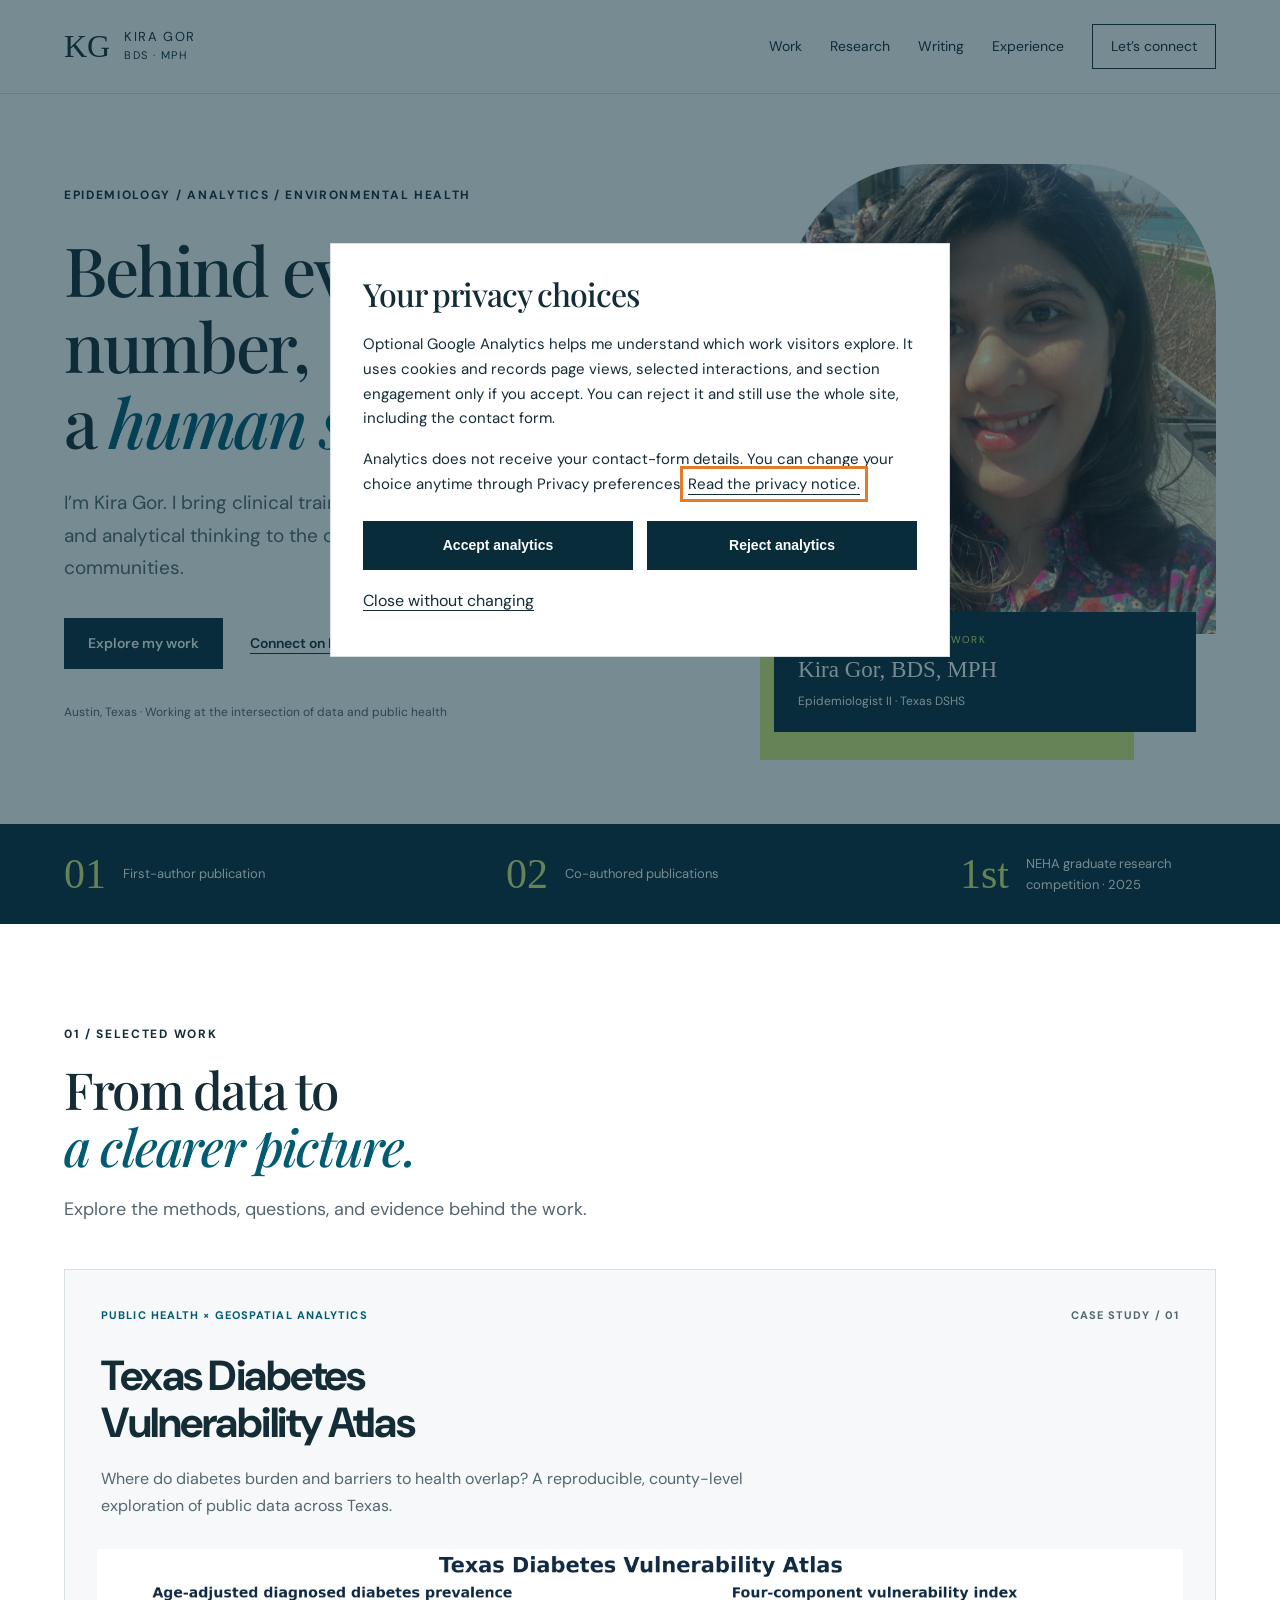
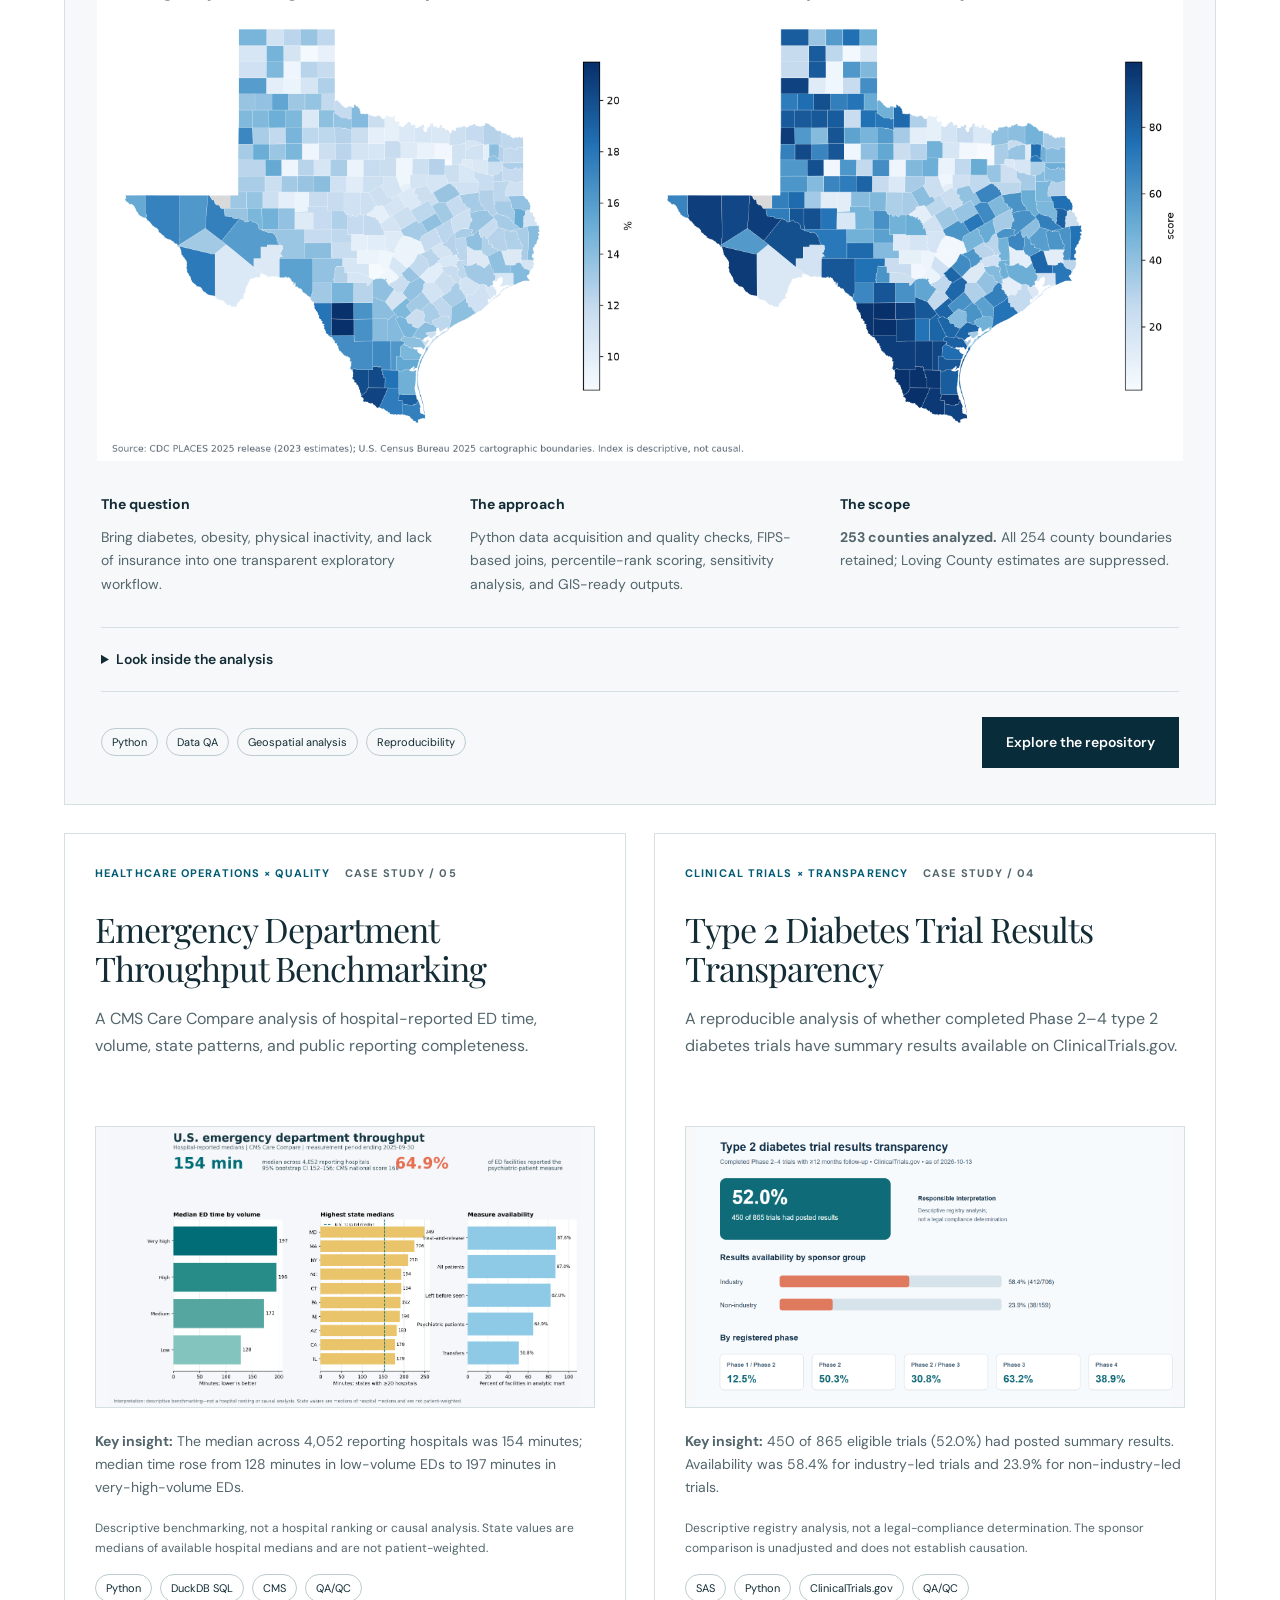
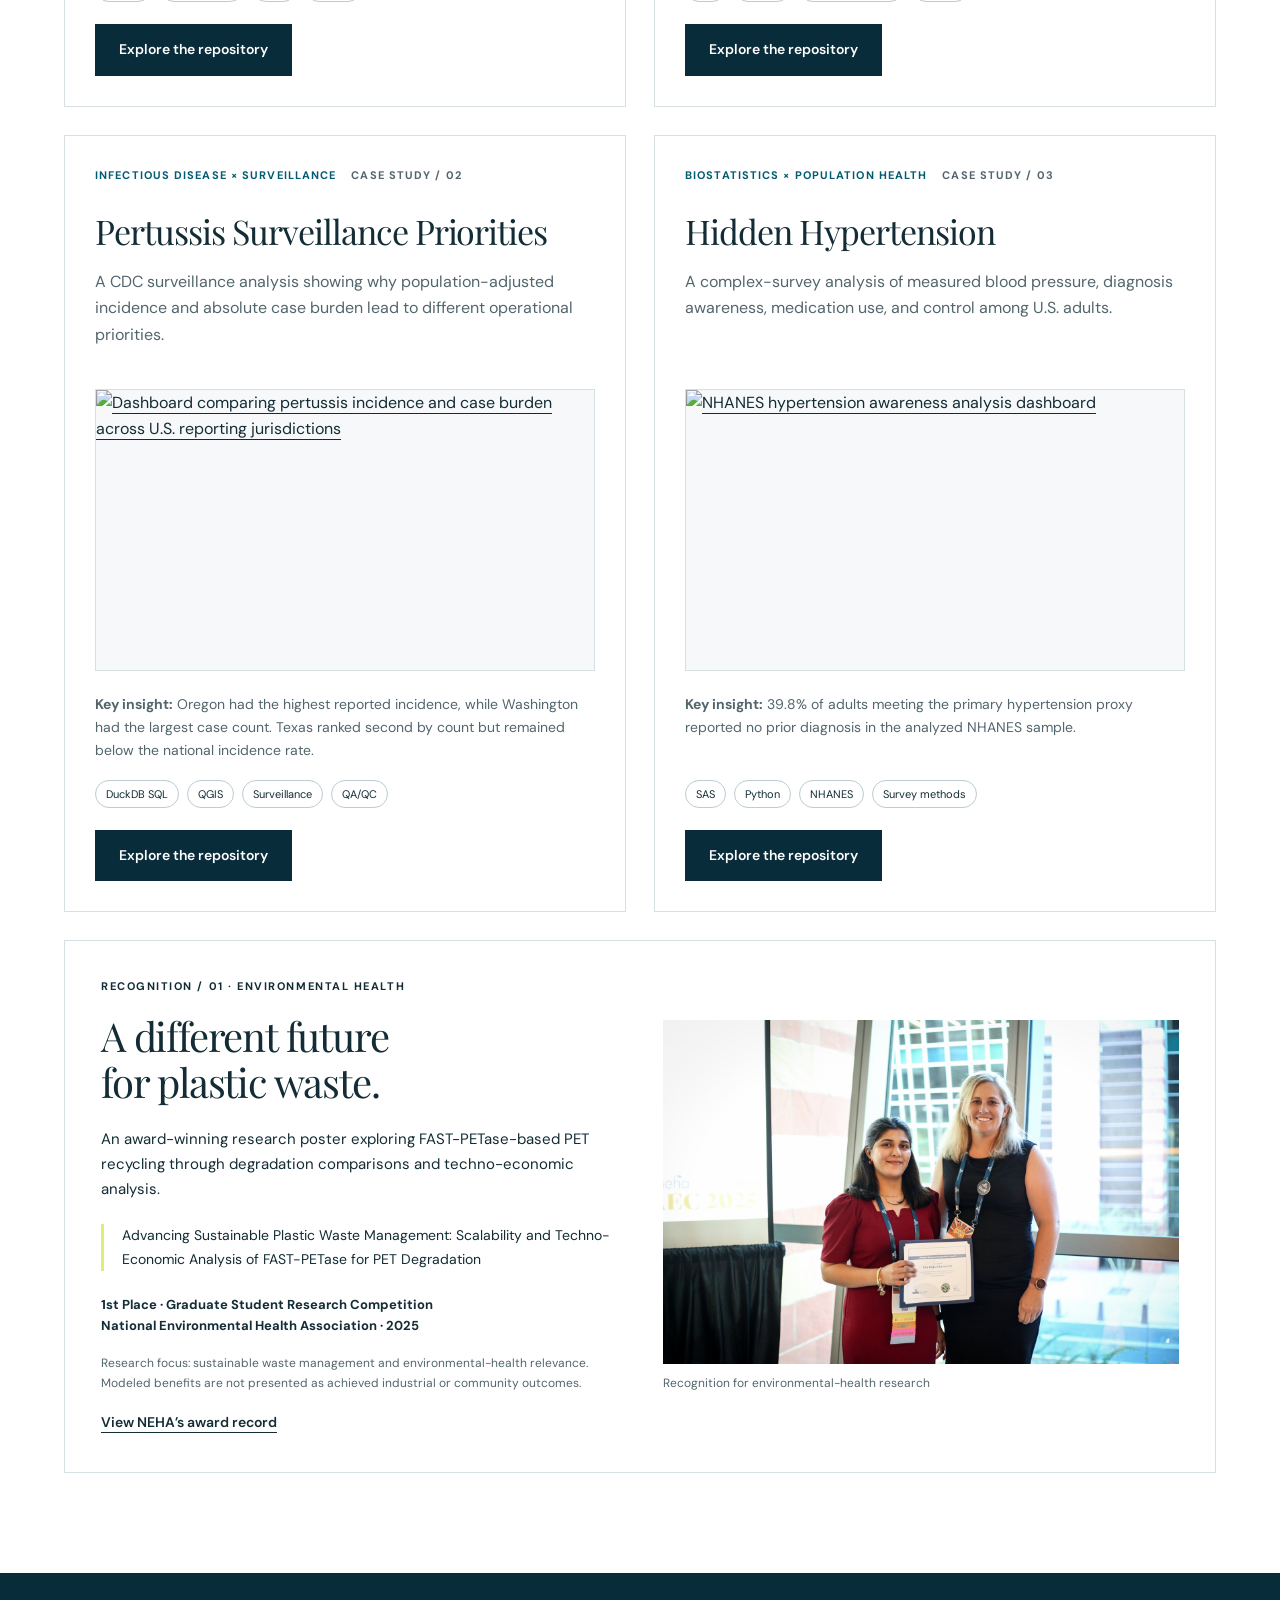
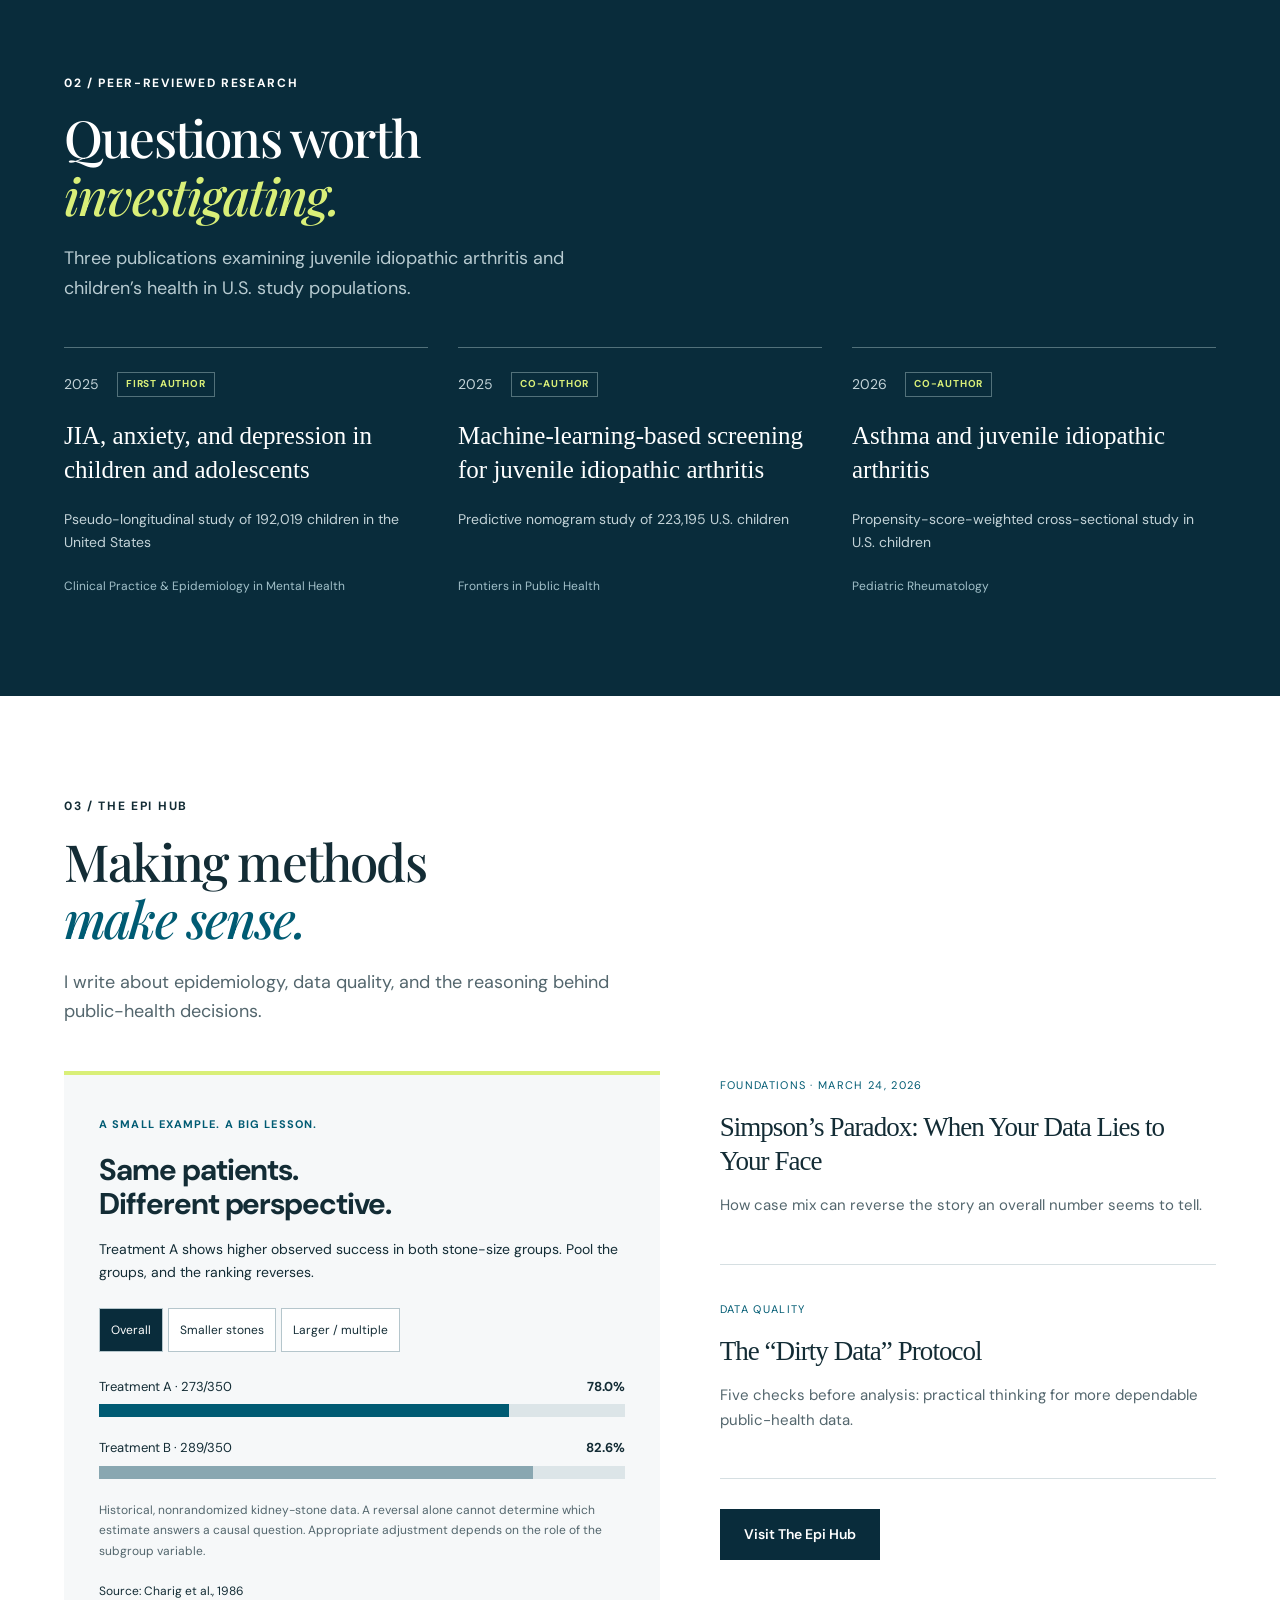
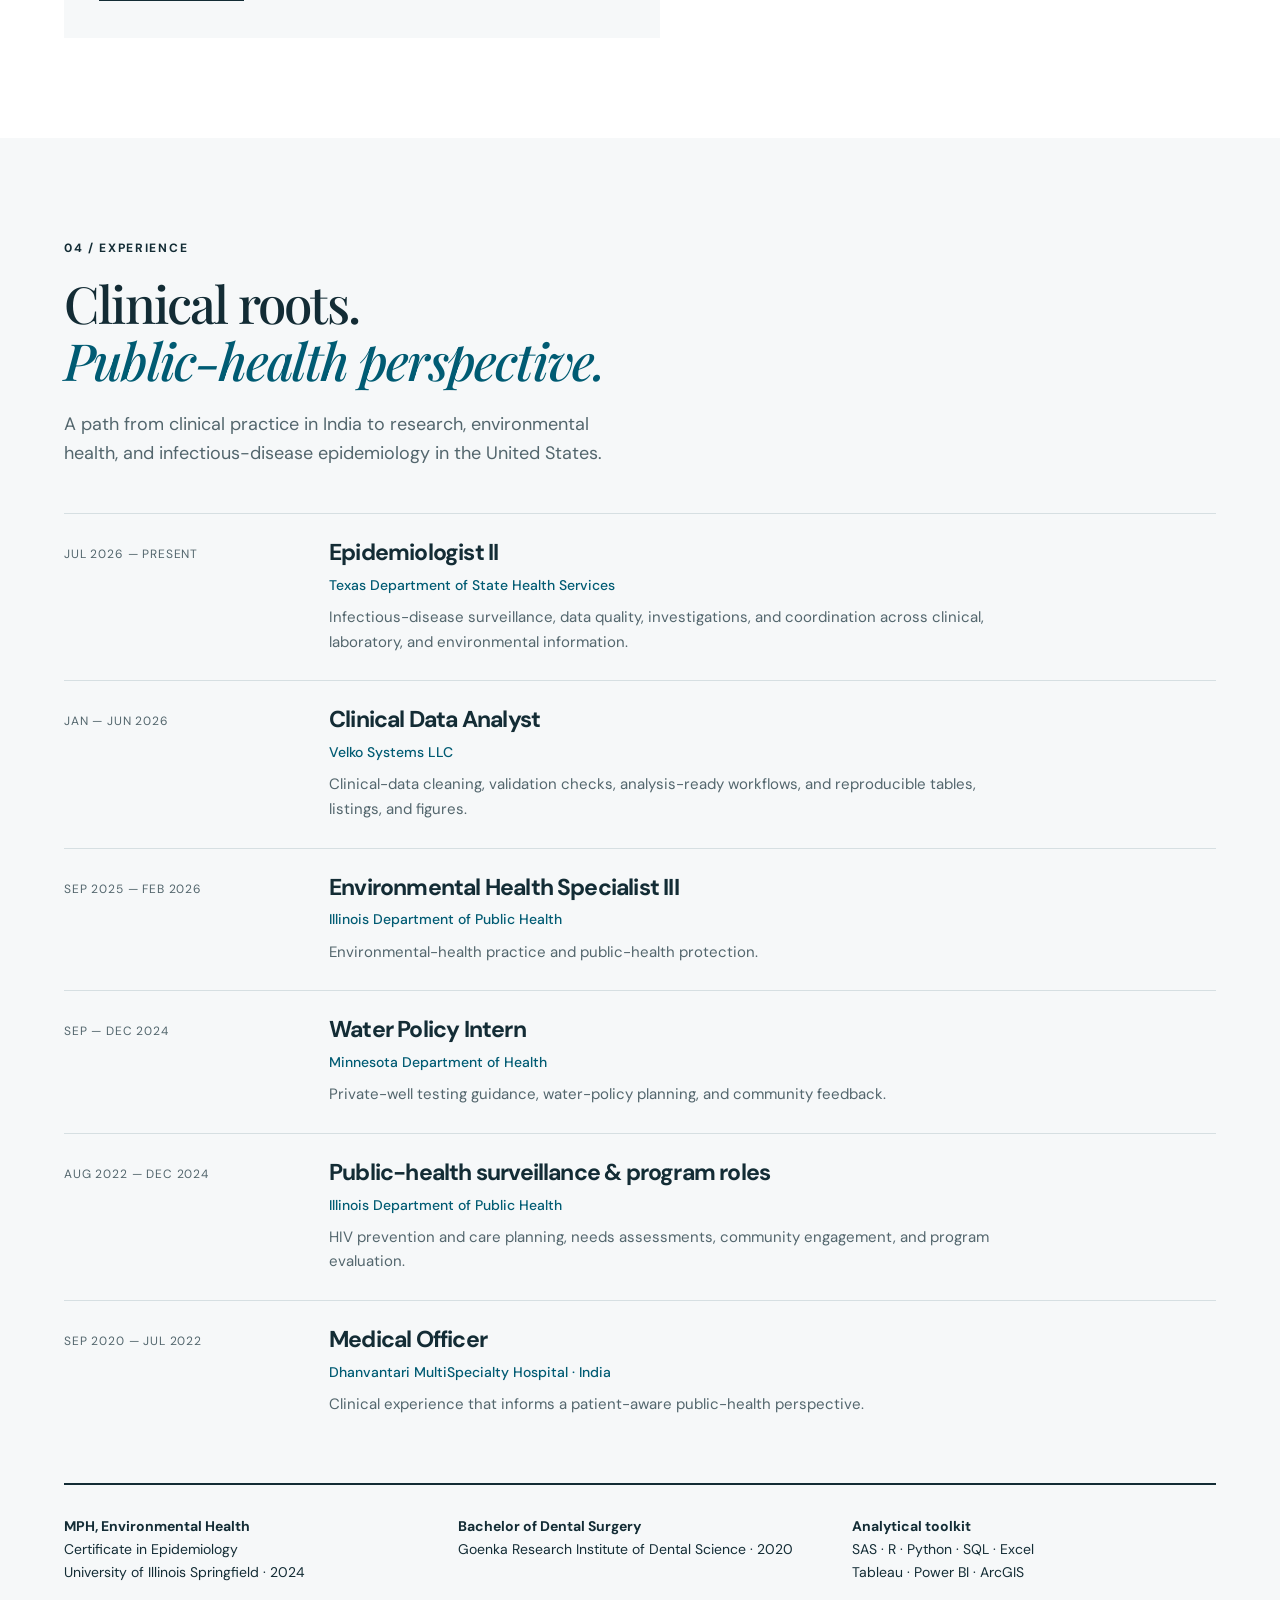
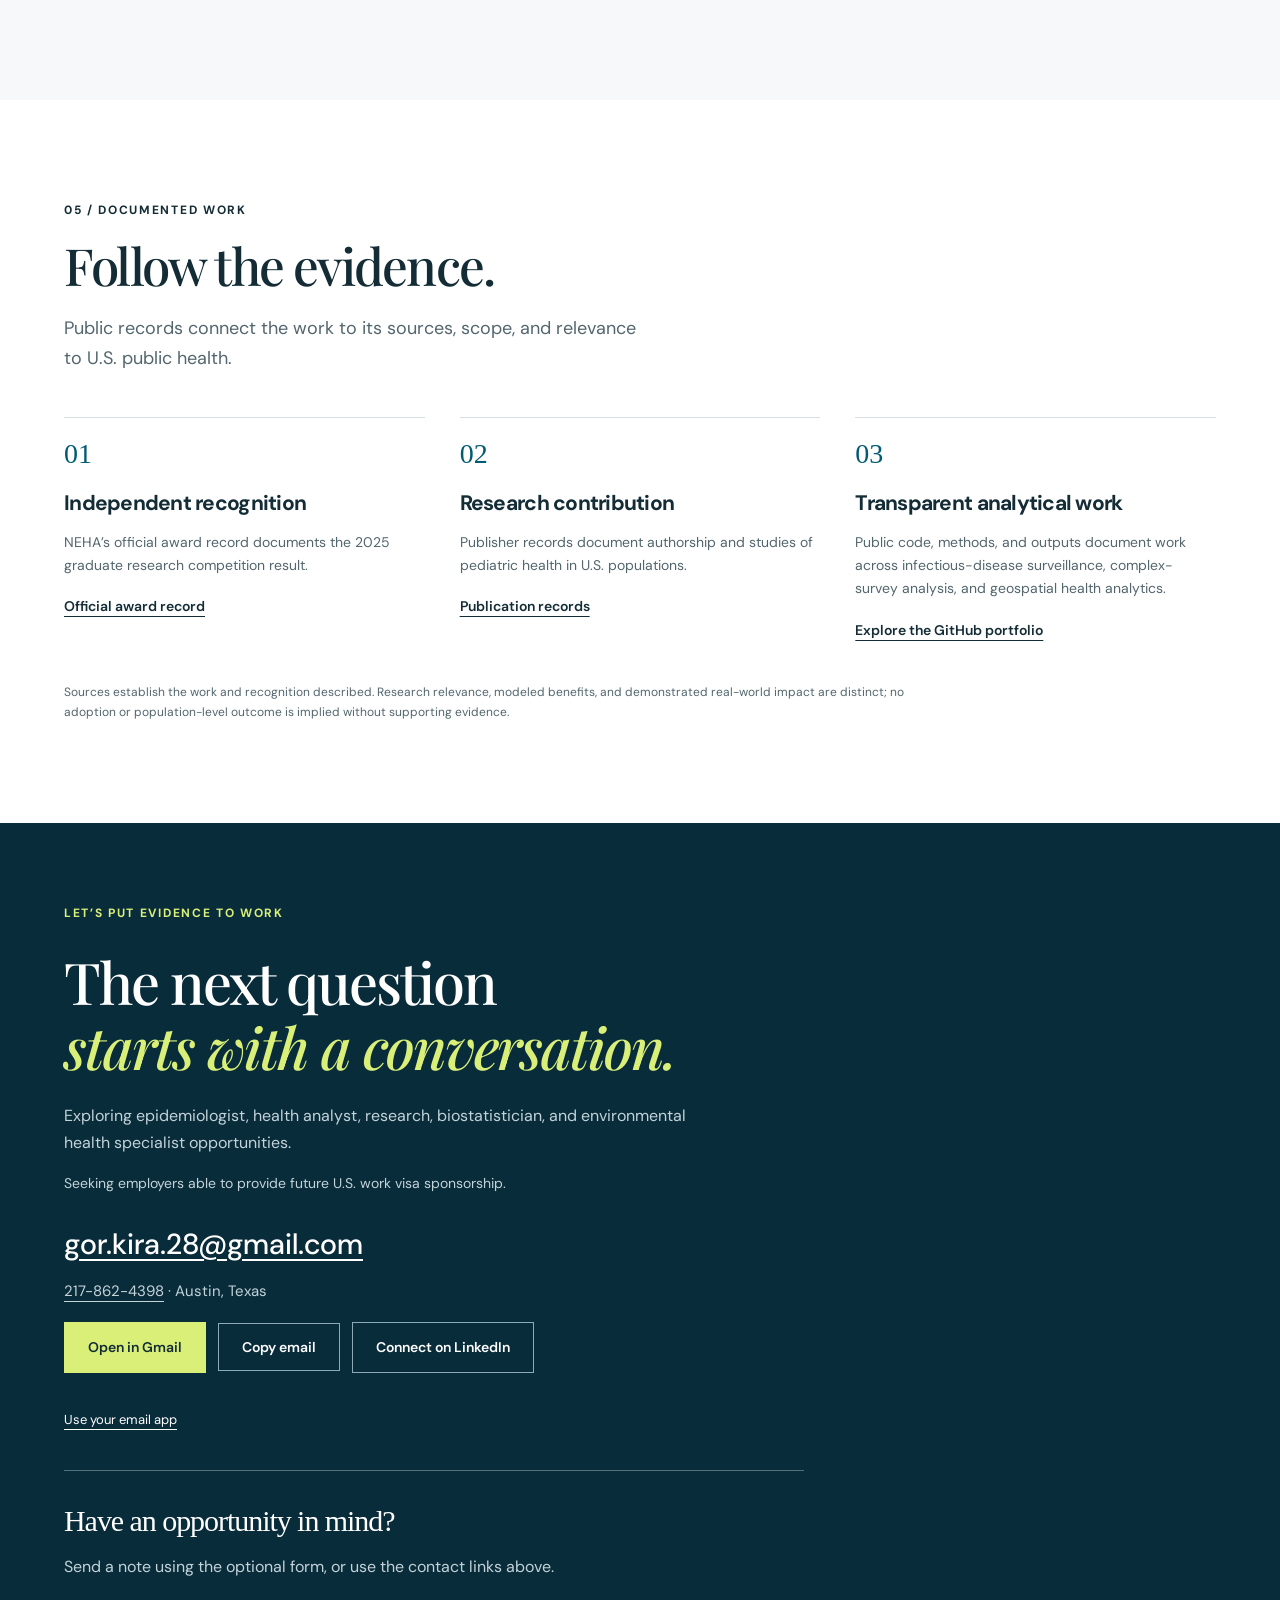
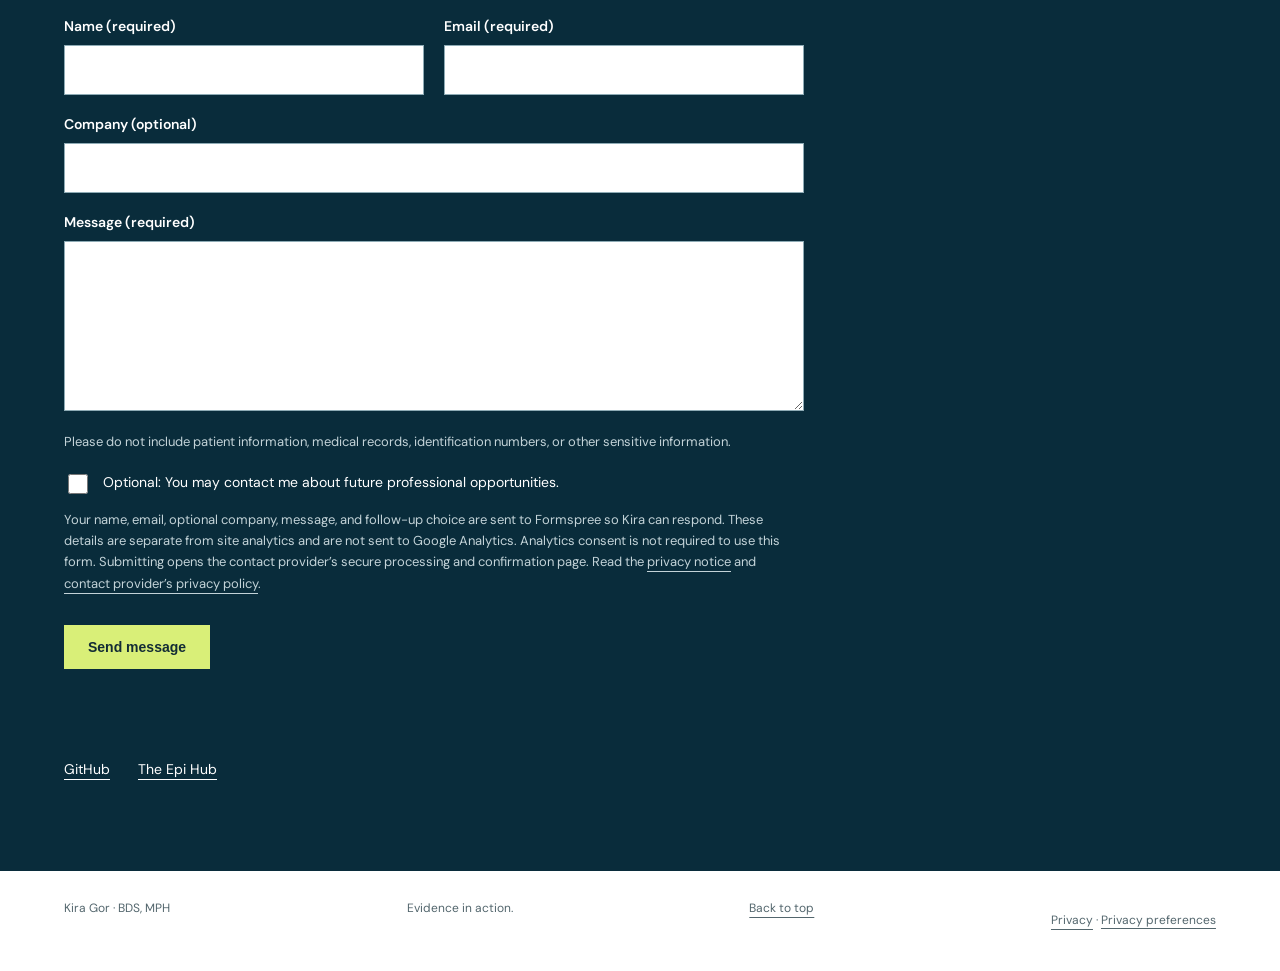
==== index.html @ 8161a76f "Add CMS emergency department case study" ====
<!doctype html><html lang="en"><head><meta charset="utf-8"><meta name="referrer" content="no-referrer"><meta name="viewport" content="width=device-width,initial-scale=1"><meta name="description" content="Kira Gor, BDS, MPH: epidemiology, health analytics, environmental health, and research. Explore projects, publications and documented recognition."><title>Kira Gor — Evidence in Action</title><link rel="icon" href="favicon.svg"><link rel="stylesheet" href="style.css"></head><body>
<a class="skip" href="#work">Skip to work</a><header><a class="brand" href="#home">KG<span>KIRA GOR<br><small>BDS · MPH</small></span></a><nav aria-label="Main navigation"><a href="#work">Work</a><a href="#research">Research</a><a href="#perspective">Writing</a><a href="#experience">Experience</a><a class="nav-contact" href="#contact">Let’s connect</a></nav></header>
<main><section class="hero wrap" id="home"><div class="hero-copy"><p class="eyebrow">EPIDEMIOLOGY / ANALYTICS / ENVIRONMENTAL HEALTH</p><h1>Behind every number,<br>a <em>human story.</em></h1><p class="lead">I’m Kira Gor. I bring clinical training, public-health experience, and analytical thinking to the questions that shape healthier communities.</p><div class="actions"><a class="button" href="#work">Explore my work</a><a class="text-link" href="https://www.linkedin.com/in/dr-kira-gor/" data-analytics-action="linkedin_profile" target="_blank" rel="noopener">Connect on LinkedIn</a></div><p class="location">Austin, Texas · Working at the intersection of data and public health</p></div><figure class="portrait"><img src="assets/portrait.jpeg" alt="Kira Gor outdoors beside the waterfront"><figcaption><span>THE PERSON BEHIND THE WORK</span><strong>Kira Gor, BDS, MPH</strong><span>Epidemiologist II · Texas DSHS</span></figcaption></figure></section>
<div class="proof-strip"><div class="wrap proof-inner"><a href="#first-author-publication"><strong>01</strong><span>First-author publication</span></a><a href="#co-authored-publications"><strong>02</strong><span>Co-authored publications</span></a><a href="#neha-recognition"><strong>1st</strong><span>NEHA graduate research competition · 2025</span></a></div></div>
<section class="wrap section" id="work"><div class="section-head"><p class="eyebrow">01 / SELECTED WORK</p><h2>From data to<br><em>a clearer picture.</em></h2><p>Explore the methods, questions, and evidence behind the work.</p></div><article class="atlas feature"><div class="feature-top"><span class="tag">PUBLIC HEALTH × GEOSPATIAL ANALYTICS</span><span class="issue">CASE STUDY / 01</span></div><h3>Texas Diabetes<br>Vulnerability Atlas</h3><p class="feature-intro">Where do diabetes burden and barriers to health overlap? A reproducible, county-level exploration of public data across Texas.</p><a class="image-link" href="assets/texas_diabetes_vulnerability_atlas.png" data-analytics-action="project_atlas_image" target="_blank" rel="noopener" aria-label="Open full-size Texas Diabetes Vulnerability Atlas"><img src="assets/texas_diabetes_vulnerability_atlas.png" alt="Two Texas county maps comparing diagnosed diabetes prevalence and a four-component descriptive vulnerability index" loading="lazy"></a><div class="project-bottom"><div><h4>The question</h4><p>Bring diabetes, obesity, physical inactivity, and lack of insurance into one transparent exploratory workflow.</p></div><div><h4>The approach</h4><p>Python data acquisition and quality checks, FIPS-based joins, percentile-rank scoring, sensitivity analysis, and GIS-ready outputs.</p></div><div><h4>The scope</h4><p><strong>253 counties analyzed.</strong> All 254 county boundaries retained; Loving County estimates are suppressed.</p></div></div><details><summary>Look inside the analysis</summary><div class="detail-grid"><div><p>Uses CDC PLACES 2025 release (2023 estimates) and U.S. Census Bureau 2025 cartographic boundaries. Repository outputs identify 110 counties at or above both the diabetes and uninsured medians.</p><p class="caution">Descriptive and ecological, not a causal model or a clinically validated risk score. Model-based estimates, different age denominators, and equal component weights affect interpretation. Findings shown are from committed repository outputs.</p><a href="https://github.com/gorkira28/texas-diabetes-vulnerability-atlas/blob/main/METHODOLOGY.md" data-analytics-action="project_atlas_methodology" target="_blank" rel="noopener">Read the methodology</a></div><img src="assets/diabetes_uninsured_scatter.png" alt="Scatter plot showing county-level association between lack of health insurance and diabetes prevalence" loading="lazy"></div></details><div class="project-footer"><div class="chips"><span>Python</span><span>Data QA</span><span>Geospatial analysis</span><span>Reproducibility</span></div><a class="button" href="https://github.com/gorkira28/texas-diabetes-vulnerability-atlas" data-analytics-action="project_atlas_repository" target="_blank" rel="noopener">Explore the repository</a></div></article>
<div class="project-grid" aria-label="Additional analytics case studies">
<article class="portfolio-card">
<div class="feature-top"><span class="tag">HEALTHCARE OPERATIONS × QUALITY</span><span class="issue">CASE STUDY / 05</span></div>
<h3>Emergency Department Throughput Benchmarking</h3>
<p class="feature-intro">A CMS Care Compare analysis of hospital-reported ED time, volume, state patterns, and public reporting completeness.</p>
<a class="project-image" href="assets/cms_ed_throughput_dashboard.png" target="_blank" rel="noopener"><img src="assets/cms_ed_throughput_dashboard.png" alt="Dashboard showing U.S. emergency department throughput benchmarks and reporting availability" loading="lazy"></a>
<p class="project-result"><strong>Key insight:</strong> The median across 4,052 reporting hospitals was 154 minutes; median time rose from 128 minutes in low-volume EDs to 197 minutes in very-high-volume EDs.</p>
<p class="caution">Descriptive benchmarking, not a hospital ranking or causal analysis. State values are medians of available hospital medians and are not patient-weighted.</p>
<div class="chips"><span>Python</span><span>DuckDB SQL</span><span>CMS</span><span>QA/QC</span></div>
<a class="button" href="https://github.com/gorkira28/cms-ed-throughput-benchmarking" target="_blank" rel="noopener">Explore the repository</a>
</article>
<article class="portfolio-card">
<div class="feature-top"><span class="tag">CLINICAL TRIALS × TRANSPARENCY</span><span class="issue">CASE STUDY / 04</span></div>
<h3>Type 2 Diabetes Trial Results Transparency</h3>
<p class="feature-intro">A reproducible analysis of whether completed Phase 2–4 type 2 diabetes trials have summary results available on ClinicalTrials.gov.</p>
<a class="project-image" href="assets/trial_results_transparency_dashboard.png" target="_blank" rel="noopener"><img src="assets/trial_results_transparency_dashboard.png" alt="Dashboard summarizing results availability among completed type 2 diabetes clinical trials" loading="lazy"></a>
<p class="project-result"><strong>Key insight:</strong> 450 of 865 eligible trials (52.0%) had posted summary results. Availability was 58.4% for industry-led trials and 23.9% for non-industry-led trials.</p>
<p class="caution">Descriptive registry analysis, not a legal-compliance determination. The sponsor comparison is unadjusted and does not establish causation.</p>
<div class="chips"><span>SAS</span><span>Python</span><span>ClinicalTrials.gov</span><span>QA/QC</span></div>
<a class="button" href="https://github.com/gorkira28/type-2-diabetes-trial-results-reporting" target="_blank" rel="noopener">Explore the repository</a>
</article>
<article class="portfolio-card">
<div class="feature-top"><span class="tag">INFECTIOUS DISEASE × SURVEILLANCE</span><span class="issue">CASE STUDY / 02</span></div>
<h3>Pertussis Surveillance Priorities</h3>
<p class="feature-intro">A CDC surveillance analysis showing why population-adjusted incidence and absolute case burden lead to different operational priorities.</p>
<a class="project-image" href="https://github.com/gorkira28/pertussis-2025-surveillance-priorities/blob/main/outputs/figures/pertussis_surveillance_dashboard.svg" target="_blank" rel="noopener"><img src="https://raw.githubusercontent.com/gorkira28/pertussis-2025-surveillance-priorities/main/outputs/figures/pertussis_surveillance_dashboard.svg" alt="Dashboard comparing pertussis incidence and case burden across U.S. reporting jurisdictions" loading="lazy"></a>
<p class="project-result"><strong>Key insight:</strong> Oregon had the highest reported incidence, while Washington had the largest case count. Texas ranked second by count but remained below the national incidence rate.</p>
<div class="chips"><span>DuckDB SQL</span><span>QGIS</span><span>Surveillance</span><span>QA/QC</span></div>
<a class="button" href="https://github.com/gorkira28/pertussis-2025-surveillance-priorities" target="_blank" rel="noopener">Explore the repository</a>
</article>
<article class="portfolio-card">
<div class="feature-top"><span class="tag">BIOSTATISTICS × POPULATION HEALTH</span><span class="issue">CASE STUDY / 03</span></div>
<h3>Hidden Hypertension</h3>
<p class="feature-intro">A complex-survey analysis of measured blood pressure, diagnosis awareness, medication use, and control among U.S. adults.</p>
<a class="project-image" href="https://github.com/gorkira28/nhanes-hypertension-awareness-gap/blob/main/outputs/figures/hypertension_awareness_dashboard.png" target="_blank" rel="noopener"><img src="https://raw.githubusercontent.com/gorkira28/nhanes-hypertension-awareness-gap/main/outputs/figures/hypertension_awareness_dashboard.png" alt="NHANES hypertension awareness analysis dashboard" loading="lazy"></a>
<p class="project-result"><strong>Key insight:</strong> 39.8% of adults meeting the primary hypertension proxy reported no prior diagnosis in the analyzed NHANES sample.</p>
<div class="chips"><span>SAS</span><span>Python</span><span>NHANES</span><span>Survey methods</span></div>
<a class="button" href="https://github.com/gorkira28/nhanes-hypertension-awareness-gap" target="_blank" rel="noopener">Explore the repository</a>
</article>
</div>
<article class="award feature" id="neha-recognition" tabindex="-1"><div class="award-copy"><p class="eyebrow">RECOGNITION / 01 · ENVIRONMENTAL HEALTH</p><h3>A different future<br>for plastic waste.</h3><p>An award-winning research poster exploring FAST-PETase-based PET recycling through degradation comparisons and techno-economic analysis.</p><blockquote>Advancing Sustainable Plastic Waste Management: Scalability and Techno-Economic Analysis of FAST-PETase for PET Degradation</blockquote><p class="award-label">1st Place · Graduate Student Research Competition<br>National Environmental Health Association · 2025</p><p class="caution">Research focus: sustainable waste management and environmental-health relevance. Modeled benefits are not presented as achieved industrial or community outcomes.</p><a class="text-link" href="https://www.neha.org/2025-Award-and-Scholarship-Winners" data-analytics-action="project_neha_award" target="_blank" rel="noopener">View NEHA’s award record</a></div><figure><img src="assets/neha-award.jpeg" alt="Kira Gor holding a certificate at an award event alongside another attendee" loading="lazy"><figcaption>Recognition for environmental-health research</figcaption></figure></article></section>
<section class="research-band" id="research"><div class="wrap section"><div class="section-head"><p class="eyebrow">02 / PEER-REVIEWED RESEARCH</p><h2>Questions worth<br><em>investigating.</em></h2><p>Three publications examining juvenile idiopathic arthritis and children’s health in U.S. study populations.</p></div><div class="papers"><a id="first-author-publication" href="https://doi.org/10.2174/0117450179372640250324051404" data-analytics-action="publication_jia_mental_health" target="_blank" rel="noopener"><span class="paper-year">2025 <b>FIRST AUTHOR</b></span><h3>JIA, anxiety, and depression in children and adolescents</h3><p>Pseudo-longitudinal study of 192,019 children in the United States</p><span>Clinical Practice & Epidemiology in Mental Health</span></a><a id="co-authored-publications" href="https://doi.org/10.3389/fpubh.2025.1531764" data-analytics-action="publication_jia_screening" target="_blank" rel="noopener"><span class="paper-year">2025 <b>CO-AUTHOR</b></span><h3>Machine-learning-based screening for juvenile idiopathic arthritis</h3><p>Predictive nomogram study of 223,195 U.S. children</p><span>Frontiers in Public Health</span></a><a href="https://doi.org/10.1186/s12969-026-01202-x" data-analytics-action="publication_asthma_jia" target="_blank" rel="noopener"><span class="paper-year">2026 <b>CO-AUTHOR</b></span><h3>Asthma and juvenile idiopathic arthritis</h3><p>Propensity-score-weighted cross-sectional study in U.S. children</p><span>Pediatric Rheumatology</span></a></div></div></section>
<section class="wrap section" id="perspective"><div class="section-head"><p class="eyebrow">03 / THE EPI HUB</p><h2>Making methods<br><em>make sense.</em></h2><p>I write about epidemiology, data quality, and the reasoning behind public-health decisions.</p></div><div class="writing-grid"><article class="demo"><span class="tag">A SMALL EXAMPLE. A BIG LESSON.</span><h3>Same patients.<br>Different perspective.</h3><p>Treatment A shows higher observed success in both stone-size groups. Pool the groups, and the ranking reverses.</p><div class="toggle" role="group" aria-label="Choose comparison"><button class="selected" data-mode="overall" aria-pressed="true">Overall</button><button data-mode="small" aria-pressed="false">Smaller stones</button><button data-mode="large" aria-pressed="false">Larger / multiple</button></div><div id="rates" aria-live="polite"></div><p class="caution">Historical, nonrandomized kidney-stone data. A reversal alone cannot determine which estimate answers a causal question. Appropriate adjustment depends on the role of the subgroup variable.</p><a href="https://pmc.ncbi.nlm.nih.gov/articles/PMC1339981/" target="_blank" rel="noopener">Source: Charig et al., 1986</a></article><div class="writing-list"><a href="https://substack.com/@theepihub/note/p-191911172" target="_blank" rel="noopener"><span>FOUNDATIONS · MARCH 24, 2026</span><h3>Simpson’s Paradox: When Your Data Lies to Your Face</h3><p>How case mix can reverse the story an overall number seems to tell.</p></a><a href="https://www.linkedin.com/posts/dr-kira-gor_the-dirty-data-protocol-5-checks-i-do-activity-7429572729902702592-NATb" target="_blank" rel="noopener"><span>DATA QUALITY</span><h3>The “Dirty Data” Protocol</h3><p>Five checks before analysis: practical thinking for more dependable public-health data.</p></a><a class="button" href="https://substack.com/@theepihub" target="_blank" rel="noopener">Visit The Epi Hub</a></div></div></section>
<section class="experience-band" id="experience"><div class="wrap section"><div class="section-head"><p class="eyebrow">04 / EXPERIENCE</p><h2>Clinical roots.<br><em>Public-health perspective.</em></h2><p>A path from clinical practice in India to research, environmental health, and infectious-disease epidemiology in the United States.</p></div><div class="timeline"><article><time>JUL 2026 — PRESENT</time><div><h3>Epidemiologist II</h3><h4>Texas Department of State Health Services</h4><p>Infectious-disease surveillance, data quality, investigations, and coordination across clinical, laboratory, and environmental information.</p></div></article><article><time>JAN — JUN 2026</time><div><h3>Clinical Data Analyst</h3><h4>Velko Systems LLC</h4><p>Clinical-data cleaning, validation checks, analysis-ready workflows, and reproducible tables, listings, and figures.</p></div></article><article><time>SEP 2025 — FEB 2026</time><div><h3>Environmental Health Specialist III</h3><h4>Illinois Department of Public Health</h4><p>Environmental-health practice and public-health protection.</p></div></article><article><time>SEP — DEC 2024</time><div><h3>Water Policy Intern</h3><h4>Minnesota Department of Health</h4><p>Private-well testing guidance, water-policy planning, and community feedback.</p></div></article><article><time>AUG 2022 — DEC 2024</time><div><h3>Public-health surveillance & program roles</h3><h4>Illinois Department of Public Health</h4><p>HIV prevention and care planning, needs assessments, community engagement, and program evaluation.</p></div></article><article><time>SEP 2020 — JUL 2022</time><div><h3>Medical Officer</h3><h4>Dhanvantari MultiSpecialty Hospital · India</h4><p>Clinical experience that informs a patient-aware public-health perspective.</p></div></article></div><div class="education"><p><strong>MPH, Environmental Health</strong><br>Certificate in Epidemiology<br>University of Illinois Springfield · 2024</p><p><strong>Bachelor of Dental Surgery</strong><br>Goenka Research Institute of Dental Science · 2020</p><p><strong>Analytical toolkit</strong><br>SAS · R · Python · SQL · Excel<br>Tableau · Power BI · ArcGIS</p></div></div></section>
<section class="wrap section" id="evidence"><div class="section-head"><p class="eyebrow">05 / DOCUMENTED WORK</p><h2>Follow the evidence.</h2><p>Public records connect the work to its sources, scope, and relevance to U.S. public health.</p></div><div class="evidence-grid"><article><span class="index">01</span><h3>Independent recognition</h3><p>NEHA’s official award record documents the 2025 graduate research competition result.</p><a href="https://www.neha.org/2025-Award-and-Scholarship-Winners" data-analytics-action="project_neha_award" target="_blank" rel="noopener">Official award record</a></article><article><span class="index">02</span><h3>Research contribution</h3><p>Publisher records document authorship and studies of pediatric health in U.S. populations.</p><a href="#research">Publication records</a></article><article><span class="index">03</span><h3>Transparent analytical work</h3><p>Public code, methods, and outputs document work across infectious-disease surveillance, complex-survey analysis, and geospatial health analytics.</p><a href="https://github.com/gorkira28" data-analytics-action="github_portfolio" target="_blank" rel="noopener">Explore the GitHub portfolio</a></article></div><p class="evidence-note">Sources establish the work and recognition described. Research relevance, modeled benefits, and demonstrated real-world impact are distinct; no adoption or population-level outcome is implied without supporting evidence.</p></section>
<section class="contact" id="contact"><div class="wrap"><p class="eyebrow">LET’S PUT EVIDENCE TO WORK</p><h2>The next question<br><em>starts with a conversation.</em></h2><p>Exploring epidemiologist, health analyst, research, biostatistician, and environmental health specialist opportunities.</p><p class="sponsorship">Seeking employers able to provide future U.S. work visa sponsorship.</p><div class="contact-details"><a class="email-address" href="mailto:gor.kira.28@gmail.com" data-analytics-action="contact_email">gor.kira.28@gmail.com</a><p><a href="tel:+12178624398" data-analytics-action="contact_phone">217-862-4398</a><span aria-hidden="true"> · </span>Austin, Texas</p></div><div class="contact-actions"><a class="button light" href="https://mail.google.com/mail/?view=cm&amp;fs=1&amp;to=gor.kira.28%40gmail.com" data-analytics-action="contact_gmail" target="_blank" rel="noopener">Open in Gmail</a><button class="button outline" id="copy-email" data-analytics-action="contact_copy_email" type="button">Copy email</button><a class="button outline" href="https://www.linkedin.com/in/dr-kira-gor/" data-analytics-action="linkedin_profile" target="_blank" rel="noopener">Connect on LinkedIn</a></div><p id="copy-status" class="copy-status" role="status" aria-live="polite"></p><a class="mail-app" href="mailto:gor.kira.28@gmail.com" data-analytics-action="contact_email">Use your email app</a><div class="recruiter-contact"><h3>Have an opportunity in mind?</h3><p>Send a note using the optional form, or use the contact links above.</p><p id="form-unavailable">The contact form is not available yet. Please use email or LinkedIn above.</p>
<form id="recruiter-form" method="post" hidden><input type="text" name="_gotcha" tabindex="-1" autocomplete="off" style="display:none" aria-hidden="true"><div class="form-grid"><div><label for="contact-name">Name (required)</label><input id="contact-name" name="name" autocomplete="name" required maxlength="120"></div><div><label for="contact-email">Email (required)</label><input id="contact-email" name="email" type="email" autocomplete="email" required maxlength="254"></div></div><label for="contact-company">Company (optional)</label><input id="contact-company" name="company" autocomplete="organization" maxlength="160"><label for="contact-message">Message (required)</label><textarea id="contact-message" name="message" rows="6" required maxlength="5000" aria-describedby="message-guidance"></textarea><p id="message-guidance" class="form-note">Please do not include patient information, medical records, identification numbers, or other sensitive information.</p><label class="checkbox-label"><input type="checkbox" name="followup_permission" value="Yes, you may contact me about future professional opportunities."><span>Optional: You may contact me about future professional opportunities.</span></label><p class="form-note">Your name, email, optional company, message, and follow-up choice are sent to <span data-form-provider>the contact service</span> so Kira can respond. These details are separate from site analytics and are not sent to Google Analytics. Analytics consent is not required to use this form. Submitting opens the contact provider’s secure processing and confirmation page. Read the <a href="privacy.html">privacy notice</a> and <a data-form-policy href="privacy.html" target="_blank" rel="noopener noreferrer">contact provider’s privacy policy</a>.</p><button class="button light" type="submit" disabled>Send message</button><p id="form-status" role="status" aria-live="polite" aria-atomic="true"></p></form></div><div class="socials"><a href="https://github.com/gorkira28" target="_blank" rel="noopener">GitHub</a><a href="https://substack.com/@theepihub" target="_blank" rel="noopener">The Epi Hub</a></div></div></section></main><footer class="wrap"><span>Kira Gor · BDS, MPH</span><span>Evidence in action.</span><a href="#home">Back to top</a><span><a href="privacy.html">Privacy</a> · <button class="privacy-link" type="button" data-open-privacy>Privacy preferences</button></span></footer><dialog id="privacy-choices" aria-labelledby="privacy-heading" aria-describedby="privacy-description"><h2 id="privacy-heading">Your privacy choices</h2><p id="privacy-description">Optional Google Analytics helps me understand which work visitors explore. It uses cookies and records page views, selected interactions, and section engagement only if you accept. You can reject it and still use the whole site, including the contact form.</p><p>Analytics does not receive your contact-form details. You can change your choice anytime through Privacy preferences. <a href="privacy.html">Read the privacy notice.</a></p><p id="privacy-save-warning" role="alert" hidden></p><div class="privacy-buttons"><button type="button" class="button" id="accept-analytics">Accept analytics</button><button type="button" class="button" id="reject-analytics">Reject analytics</button></div><button type="button" class="privacy-link" id="close-privacy">Close without changing</button></dialog><p id="privacy-status" class="sr-only" role="status" aria-live="polite"></p><script src="app.js"></script><script src="site-config.js"></script><script src="privacy-controls.js"></script><script src="contact-form.js"></script></body></html>
---- style.css ----
@import url('https://fonts.googleapis.com/css2?family=DM+Sans:wght@400;500;600;700&family=Playfair+Display:ital,wght@0,500;0,600;0,700;1,500;1,600&display=swap');
:root{--ink:#132c35;--navy:#092c3b;--blue:#005b73;--lime:#d9ef78;--paper:#f6f8f9;--muted:#53666d;--line:#d6dfe2}*{box-sizing:border-box}html{scroll-behavior:smooth;scroll-padding-top:100px}body{margin:0;color:var(--ink);background:#fff;font:16px/1.65 'DM Sans',Arial,sans-serif}a{color:inherit;text-underline-offset:5px}button,a{touch-action:manipulation}a:focus-visible,button:focus-visible,summary:focus-visible{outline:3px solid #e27c28;outline-offset:5px}h1,h2,h3,h4,p,figure{margin:0}h1,h2,h3{line-height:1.12;letter-spacing:-.035em}h1,h2{font-family:'Playfair Display',Georgia,serif;font-weight:500}em{font-weight:500;color:var(--blue)}p{margin-bottom:1rem}img{max-width:100%;display:block}header{display:flex;align-items:center;justify-content:space-between;padding:20px 5%;border-bottom:1px solid var(--line);gap:24px}.brand{display:flex;gap:14px;align-items:center;font-family:Georgia,serif;font-size:32px;text-decoration:none}.brand>span{font-family:'DM Sans',Arial,sans-serif;font-size:13px;line-height:1.4;letter-spacing:.12em}.brand small{font-size:11px;letter-spacing:.13em;font-weight:400}nav{display:flex;gap:28px;align-items:center;font-size:14px}nav a{text-decoration:none}.nav-contact{border:1px solid var(--ink);padding:10px 18px}.wrap{width:min(1180px,90%);margin:auto}.hero{display:grid;grid-template-columns:1.35fr 1fr;gap:7%;padding:70px 0 64px;align-items:center}.eyebrow{font-size:12px;font-weight:700;letter-spacing:.14em;line-height:1.8;margin-bottom:25px}.hero h1{font-size:clamp(42px,5.3vw,76px)}.lead{font-size:19px;line-height:1.7;max-width:555px;margin-top:28px;color:var(--muted)}.actions{display:flex;align-items:center;gap:27px;margin:34px 0}.button{display:inline-block;background:var(--navy);color:white;text-decoration:none;padding:13px 23px;border:1px solid var(--navy);font-size:14px;font-weight:600;transition:background .2s}.button:hover{background:#126478}.text-link{font-size:14px;font-weight:600}.location{font-size:12px;color:var(--muted)}.portrait{position:relative;padding:0 0 28px 26px}.portrait:before{content:'';position:absolute;left:0;bottom:0;width:82%;height:80%;background:var(--lime);z-index:-1}.portrait img{width:100%;height:470px;object-fit:cover;object-position:50% 32%;border-radius:140px 140px 0 0}.portrait figcaption{background:var(--navy);color:white;padding:20px 24px;position:relative;margin:-22px 20px 0 -12px;display:grid;gap:3px}.portrait figcaption span{font-size:12px}.portrait figcaption span:first-child{font-size:10px;letter-spacing:.13em;color:var(--lime)}.portrait strong{font-family:Georgia,serif;font-size:23px;font-weight:400}.proof-strip{background:var(--navy);color:white}.proof-inner{display:flex;justify-content:space-between;padding:28px 0;gap:35px}.proof-inner>a{display:flex;align-items:center;gap:17px;margin:0}.proof-inner strong{font:42px/1 Georgia,serif;color:var(--lime)}.proof-inner span{font-size:13px;max-width:190px}.section{padding-top:100px;padding-bottom:100px}.section-head{margin-bottom:44px;max-width:700px}.section-head h2{font-size:clamp(36px,4vw,54px);margin-bottom:20px}.section-head>p:last-child{color:var(--muted);font-size:18px;max-width:580px}.section-head .eyebrow{margin-bottom:15px}.feature{border:1px solid var(--line);padding:36px}.feature-top{display:flex;justify-content:space-between;gap:15px;margin-bottom:28px}.tag,.issue{font-size:11px;font-weight:700;letter-spacing:.1em}.tag{color:var(--blue)}.issue{color:var(--muted)}.atlas{background:var(--paper)}.atlas h3{font-size:42px;margin-bottom:20px}.feature-intro{max-width:650px;color:var(--muted)}.image-link{display:block;background:white;margin:30px -4px}.image-link img{width:100%}.project-bottom{display:grid;grid-template-columns:repeat(3,1fr);gap:30px;margin:32px 0 15px}.project-bottom h4{font-size:14px;margin-bottom:10px}.project-bottom p{font-size:14px;color:var(--muted)}details{border-top:1px solid var(--line);border-bottom:1px solid var(--line);padding:20px 0}summary{cursor:pointer;font-weight:600;font-size:14px}.detail-grid{display:grid;grid-template-columns:1fr 1fr;gap:25px;margin-top:25px;font-size:14px}.detail-grid img{width:100%;align-self:start}.caution{font-size:12px;color:var(--muted);line-height:1.7}.project-footer{display:flex;justify-content:space-between;gap:25px;align-items:center;padding-top:25px}.chips{display:flex;gap:8px;flex-wrap:wrap}.chips span{border:1px solid #bdccd1;border-radius:30px;padding:4px 10px;font-size:11px}.award{margin-top:28px;display:grid;grid-template-columns:1fr 1fr;gap:45px;align-items:center}.award h3{font:40px/1.15 'Playfair Display',Georgia,serif;letter-spacing:-.03em;margin-bottom:22px}.award .eyebrow{font-size:11px;margin-bottom:16px}.award p{font-size:15px}.award blockquote{margin:23px 0;padding-left:18px;border-left:3px solid var(--lime);font-size:14px}.award .award-label{font-weight:700;font-size:13px}.award .caution{font-size:12px}.award img{width:100%}.award figcaption{font-size:12px;color:var(--muted);margin-top:10px}.research-band{background:var(--navy);color:white}.research-band em{color:var(--lime)}.research-band .section-head>p:last-child{color:#b8cbd1}.papers{display:grid;grid-template-columns:repeat(3,1fr);gap:30px}.papers>a{border-top:1px solid #52717a;padding-top:24px;text-decoration:none;display:flex;flex-direction:column;gap:22px}.paper-year{display:flex;gap:18px;align-items:center;font-size:14px;color:#c3d3d8}.paper-year b{font-size:10px;letter-spacing:.08em;border:1px solid #52717a;padding:3px 8px;color:var(--lime)}.papers h3{font:25px/1.35 Georgia,serif;letter-spacing:0}.papers p{color:#c3d3d8;font-size:14px;margin:0}.papers>a>span:last-child{font-size:12px;color:#a2c0c9;margin-top:auto}.papers a:hover h3{text-decoration:underline;text-underline-offset:5px}.writing-grid{display:grid;grid-template-columns:1.2fr 1fr;gap:60px}.demo{background:var(--paper);padding:35px;border-top:4px solid var(--lime)}.demo h3{font-size:30px;margin:17px 0}.demo p{font-size:14px}.demo .caution{font-size:12px}.demo>a{font-size:12px}.toggle{display:flex;gap:5px;flex-wrap:wrap;margin:24px 0}.toggle button{font:12px 'DM Sans',Arial,sans-serif;padding:9px 11px;cursor:pointer;border:1px solid #b5c6cc;background:white;color:var(--ink)}.toggle .selected{background:var(--navy);color:white}.rate{margin-bottom:20px}.rate-label{display:flex;justify-content:space-between;font-size:13px}.bar-track{height:13px;background:#dce5e8;margin-top:7px}.bar{height:100%;background:var(--blue);transition:width .35s}.rate:nth-child(2) .bar{background:#89a7b1}#rates{min-height:124px}.writing-list>a:not(.button){display:block;text-decoration:none;padding:0 0 30px;margin-bottom:30px;border-bottom:1px solid var(--line)}.writing-list span{font-size:11px;color:var(--blue);letter-spacing:.12em}.writing-list h3{font:27px/1.25 Georgia,serif;margin:14px 0}.writing-list p{font-size:15px;color:var(--muted)}.writing-list>a:hover h3{text-decoration:underline}.experience-band{background:var(--paper)}.timeline article{display:grid;grid-template-columns:230px 1fr;gap:35px;padding:26px 0;border-top:1px solid var(--line)}.timeline time{font-size:12px;letter-spacing:.07em;color:var(--muted);padding-top:5px}.timeline h3{font-size:23px}.timeline h4{font-size:14px;font-weight:500;color:var(--blue);margin:8px 0}.timeline p{font-size:15px;margin:0;color:var(--muted);max-width:680px}.education{border-top:2px solid var(--ink);display:grid;grid-template-columns:repeat(3,1fr);gap:30px;margin-top:40px;padding-top:30px;font-size:14px}.evidence-grid{display:grid;grid-template-columns:repeat(3,1fr);gap:35px}.evidence-grid article{border-top:1px solid var(--line);padding-top:20px}.index{font:28px Georgia,serif;color:var(--blue)}.evidence-grid h3{font-size:21px;margin:20px 0 16px}.evidence-grid p{font-size:14px;color:var(--muted)}.evidence-grid a{font-size:14px;font-weight:600}.evidence-note{font-size:12px;color:var(--muted);margin:40px 0 0;max-width:850px}.contact{background:var(--navy);color:white;padding:80px 0}.contact h2{font-size:clamp(37px,4.5vw,64px);margin-bottom:25px}.contact em{color:var(--lime)}.contact p{max-width:670px;color:#c3d3d8}.contact .eyebrow{color:var(--lime)}.contact .sponsorship{font-size:14px}.light{background:var(--lime);color:var(--ink);border-color:var(--lime);margin-top:15px}.light:hover{background:white}.socials{display:flex;gap:28px;font-size:14px;margin-top:30px}footer{display:flex;justify-content:space-between;gap:20px;padding-top:28px;padding-bottom:28px;font-size:12px;color:var(--muted)}.skip{position:absolute;top:-100px;background:white;padding:12px;z-index:10}.skip:focus{top:0}@media(max-width:850px){nav{gap:15px}nav a{font-size:12px}.hero{gap:30px}.portrait img{height:400px}.hero h1{font-size:48px}.proof-inner{gap:20px}.proof-inner strong{font-size:32px}.proof-inner span{font-size:11px}.award{gap:25px;padding:25px}.papers{gap:22px}.writing-grid{gap:25px}.timeline article{grid-template-columns:180px 1fr}}@media(max-width:600px){header{padding:16px 5%;align-items:flex-start}.brand{font-size:28px}.brand>span{font-size:11px}nav{justify-content:flex-end;gap:12px;flex-wrap:wrap;max-width:210px}nav .nav-contact{padding:0;border:0}.hero{grid-template-columns:1fr;padding:42px 0}.hero h1{font-size:48px}.lead{font-size:17px}.hero .eyebrow{font-size:10px}.portrait{max-width:370px;width:100%;margin:10px auto 0}.portrait img{height:400px}.location{font-size:11px}.proof-inner{align-items:flex-start;padding:25px 0;gap:12px}.proof-inner>a{display:block;flex:1}.proof-inner strong{display:block;margin-bottom:8px;font-size:32px}.proof-inner span{display:block;font-size:11px}.section{padding-top:65px;padding-bottom:65px}.section-head h2{font-size:39px}.section-head>p:last-child{font-size:16px}.feature{padding:22px}.feature-top{display:block}.issue{display:none}.atlas h3{font-size:32px}.feature-intro{font-size:15px}.project-bottom,.detail-grid{grid-template-columns:1fr;gap:12px}.project-footer{display:block}.project-footer .button{margin-top:24px}.award{grid-template-columns:1fr}.award h3{font-size:34px}.papers{grid-template-columns:1fr;gap:38px}.papers>a{gap:15px}.writing-grid{grid-template-columns:1fr;gap:38px}.demo{padding:24px}.timeline article{grid-template-columns:1fr;gap:12px}.education,.evidence-grid{grid-template-columns:1fr;gap:25px}.education p{margin:0}.contact{padding:60px 0}.contact h2{font-size:39px}footer{flex-wrap:wrap}.actions{gap:20px}.button{font-size:13px}.text-link{font-size:13px}}@media(prefers-reduced-motion:reduce){html{scroll-behavior:auto}.bar{transition:none}}

.actions{flex-wrap:wrap}.contact-details{margin:26px 0 18px}.email-address{font-size:clamp(19px,3vw,29px);font-weight:500;overflow-wrap:anywhere}.contact-details p{margin:10px 0;font-size:15px}.contact-actions{display:flex;gap:12px;flex-wrap:wrap;align-items:center}.contact-actions .button{margin:0;min-height:48px;cursor:pointer;font-family:inherit}.outline{background:transparent;border-color:#8eabb5;color:white}.outline:hover{background:#214959}.copy-status{min-height:24px;font-size:13px!important;margin:9px 0 0!important}.mail-app{font-size:13px}.socials a{display:inline-flex;align-items:center;min-height:44px}nav a{display:inline-flex;align-items:center;min-height:42px}.toggle button{min-height:44px}@media(max-width:600px){nav .nav-contact{padding:4px 10px;border:1px solid var(--line);border-radius:24px;min-height:34px}nav{gap:3px 12px}nav a{min-height:34px}.contact-actions{gap:10px}.contact-actions .button{padding:12px 16px}.hero .actions a{min-height:44px;display:inline-flex;align-items:center}}

.proof-inner>a{text-decoration:none;min-height:44px}.proof-inner>a:hover span,.proof-inner>a:focus-visible span{text-decoration:underline;text-underline-offset:5px}


/* Privacy controls and optional contact form. */
[hidden]{display:none!important}.privacy-link{border:0;background:none;padding:4px 0;color:inherit;text-decoration:underline;text-underline-offset:4px;font:inherit;cursor:pointer;min-height:44px}dialog{width:min(620px,92vw);max-height:85dvh;overflow:auto;border:1px solid var(--line);padding:32px;color:var(--ink);background:white}dialog::backdrop{background:rgba(9,44,59,.55)}dialog h2{font-size:32px;margin-bottom:20px}dialog p{font-size:15px}.privacy-buttons{display:grid;grid-template-columns:1fr 1fr;gap:14px;margin:24px 0 10px}.privacy-buttons .button{font:600 14px/1.5 Arial,sans-serif;cursor:pointer;min-height:48px}.sr-only{position:absolute;width:1px;height:1px;padding:0;margin:-1px;overflow:hidden;clip:rect(0,0,0,0);white-space:nowrap;border:0}.recruiter-contact{border-top:1px solid #52717a;padding-top:32px;margin-top:38px;max-width:740px}.recruiter-contact h3{font:30px/1.2 Georgia,serif;margin-bottom:15px}.form-grid{display:grid;grid-template-columns:1fr 1fr;gap:20px}#recruiter-form label{display:block;font-size:14px;font-weight:600;margin:18px 0 7px}#recruiter-form input:not([type=checkbox]),#recruiter-form textarea{width:100%;border:1px solid #8eabb5;border-radius:0;background:white;color:var(--ink);padding:12px;font:16px/1.5 Arial,sans-serif}#recruiter-form textarea{resize:vertical}input:focus-visible,textarea:focus-visible{outline:3px solid #e27c28;outline-offset:3px}#recruiter-form .checkbox-label{display:flex;align-items:flex-start;gap:12px;font-weight:400}#recruiter-form input[type=checkbox]{width:20px;height:20px;flex:none;margin-top:3px;accent-color:var(--lime)}.contact .form-note{font-size:13px;margin-top:12px;max-width:none}#form-status{min-height:30px;margin-top:18px}button:disabled{opacity:.65;cursor:wait}.privacy-page{max-width:800px}.privacy-page h1{font-size:clamp(36px,5vw,60px);margin-bottom:25px}.privacy-page h2{font-size:28px;margin:35px 0 16px}.privacy-page p{max-width:75ch}@media(max-width:600px){.form-grid{grid-template-columns:1fr;gap:0}dialog{padding:24px}.privacy-buttons{grid-template-columns:1fr}.privacy-buttons .button{width:100%}}

.project-grid{display:grid;grid-template-columns:repeat(2,minmax(0,1fr));gap:28px;margin-top:28px}.portfolio-card{border:1px solid var(--line);padding:30px;display:flex;flex-direction:column;align-items:flex-start;background:#fff}.portfolio-card h3{font:34px/1.15 'Playfair Display',Georgia,serif;letter-spacing:-.03em;margin-bottom:18px}.portfolio-card .feature-intro{min-height:82px}.project-image{display:block;width:100%;margin:22px 0;background:var(--paper);border:1px solid var(--line)}.project-image img{width:100%;aspect-ratio:16/9;object-fit:contain}.project-result{font-size:14px;color:var(--muted);margin-bottom:18px}.portfolio-card .chips{margin-top:auto;margin-bottom:22px}.portfolio-card .button{margin-top:0}@media(max-width:760px){.project-grid{grid-template-columns:1fr}.portfolio-card .feature-intro{min-height:0}}
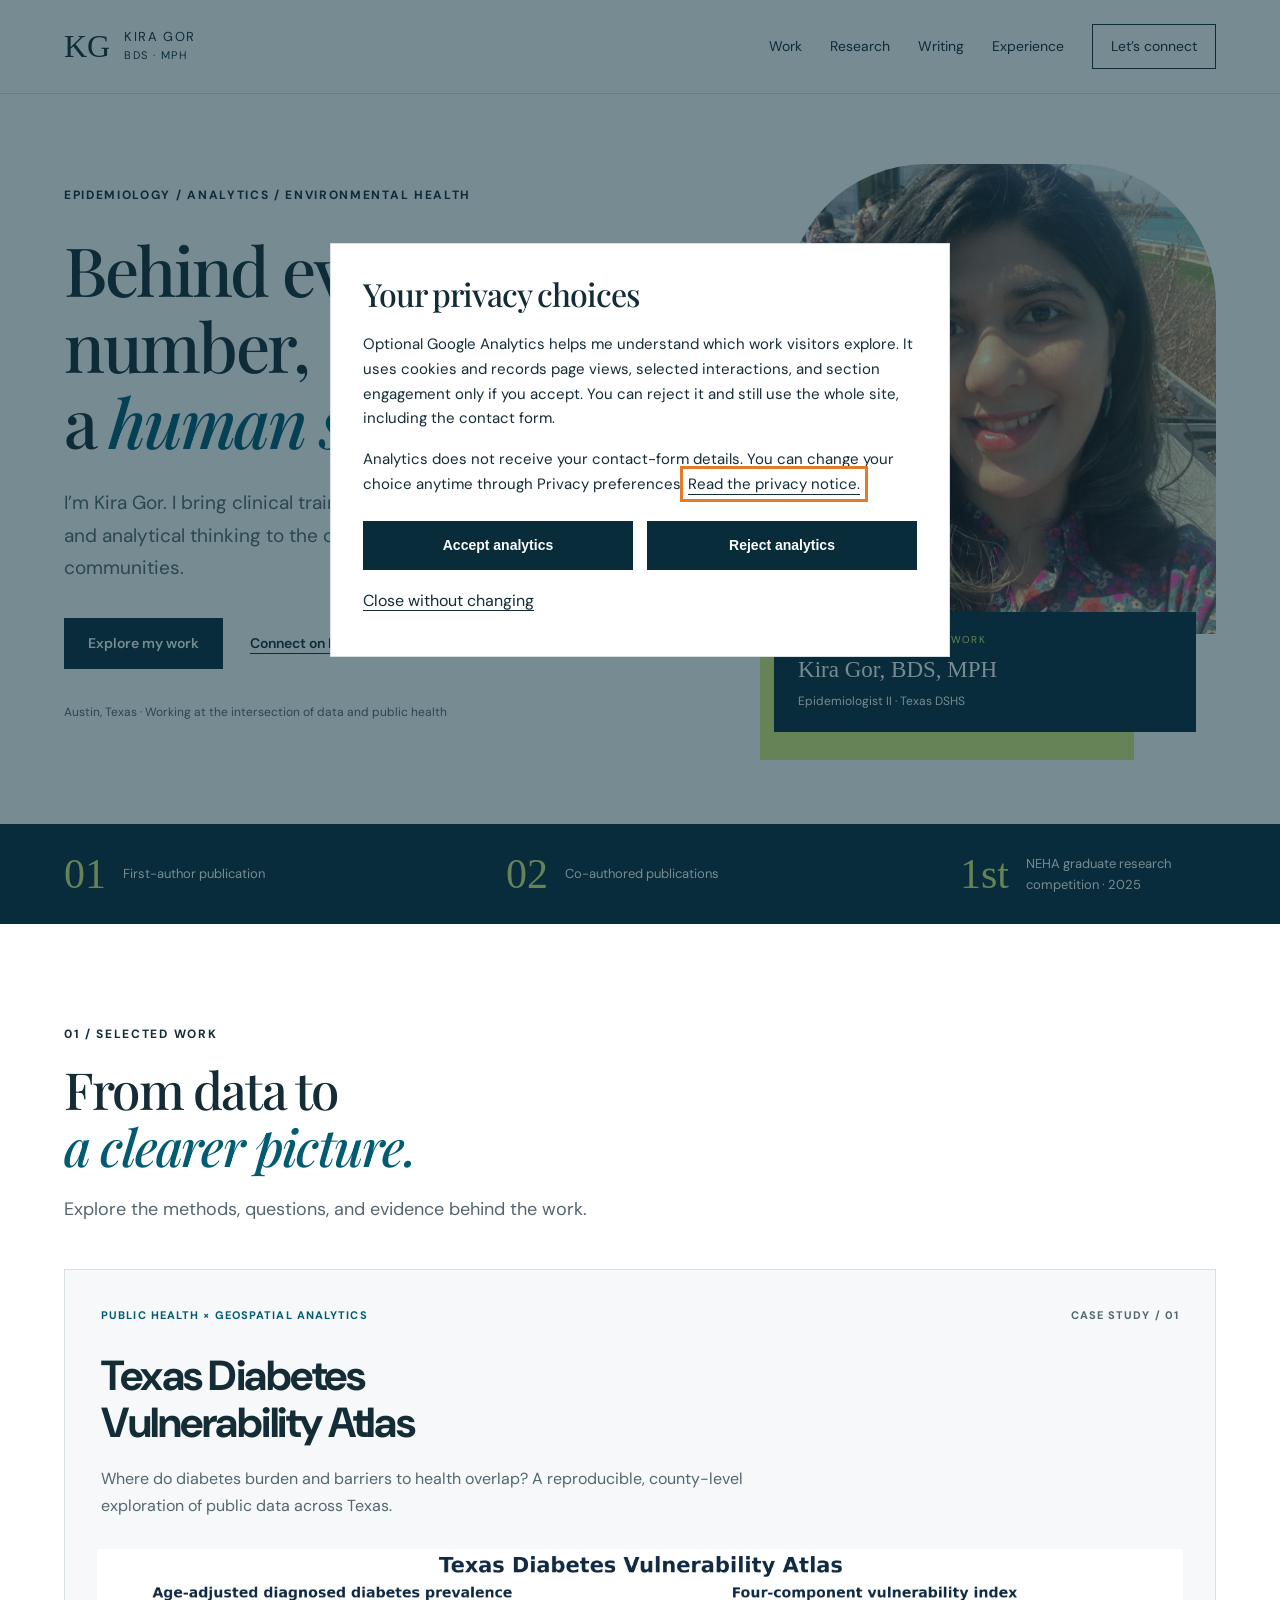
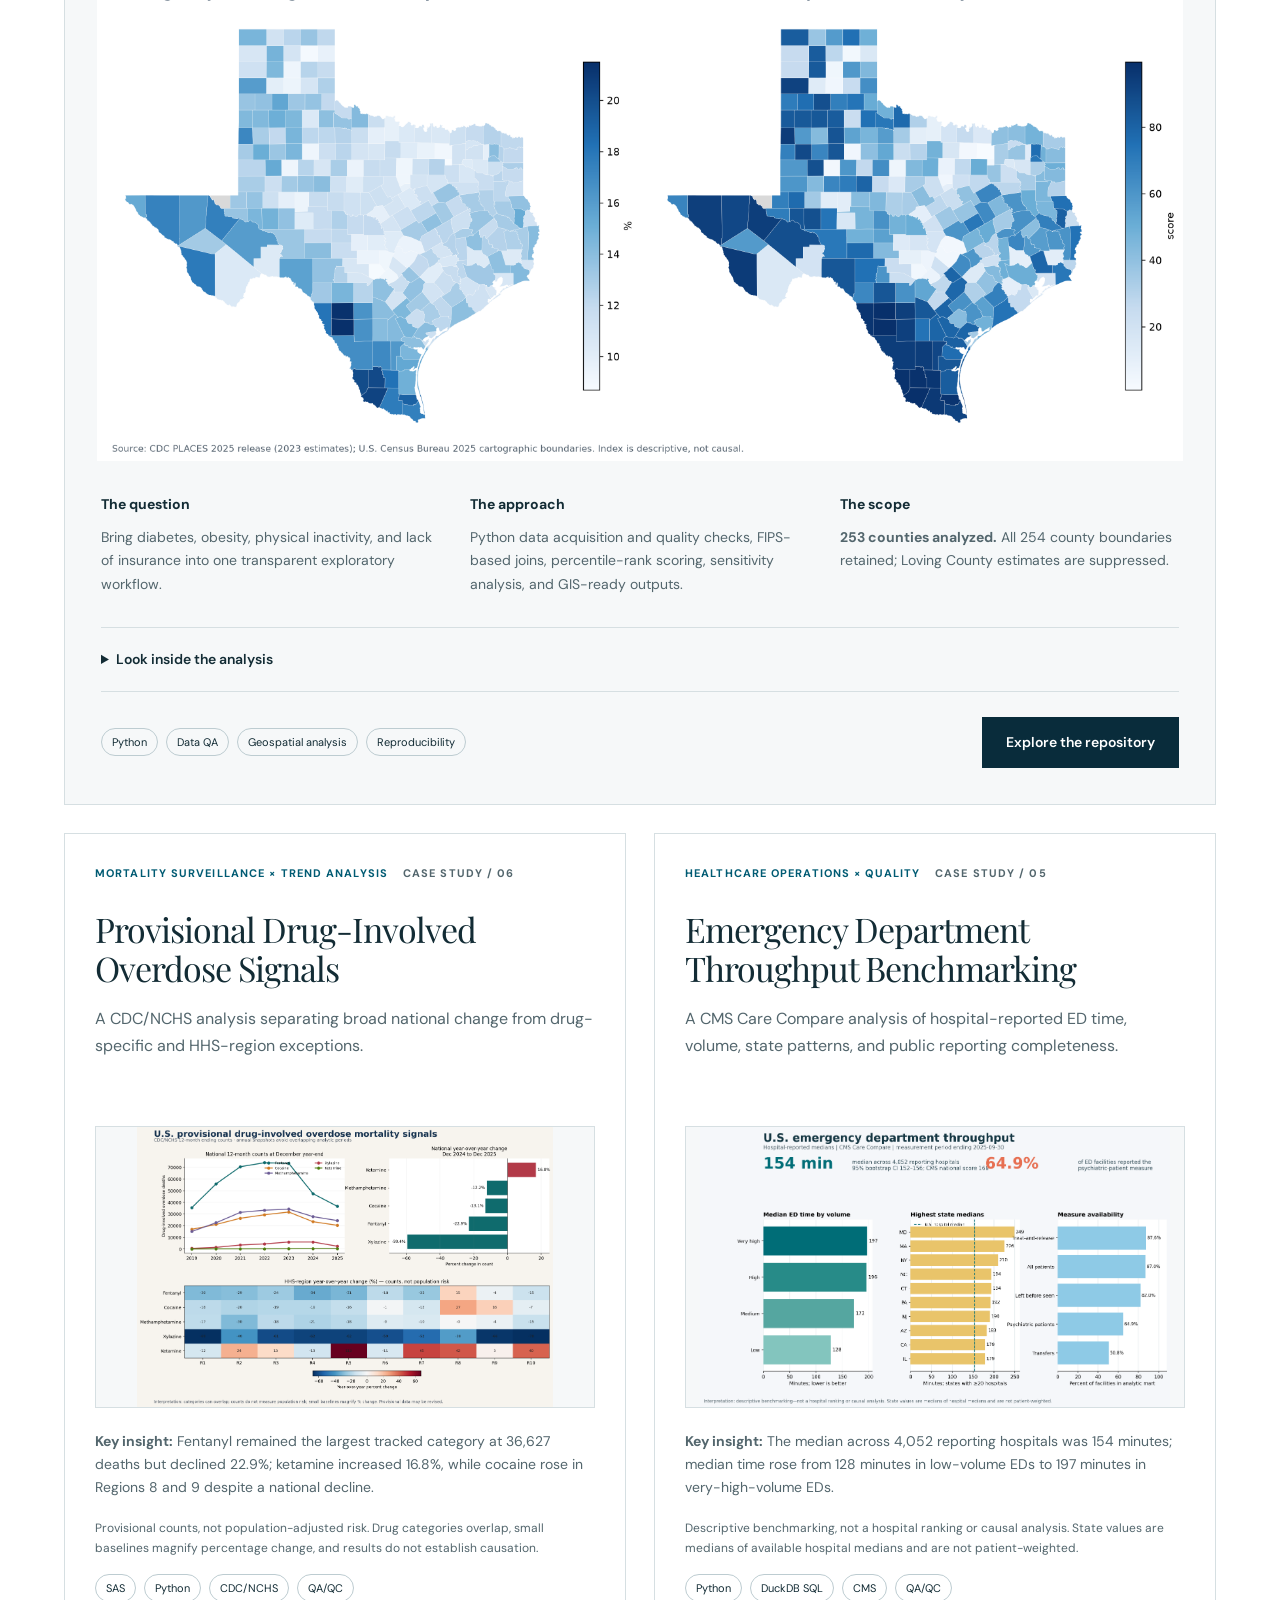
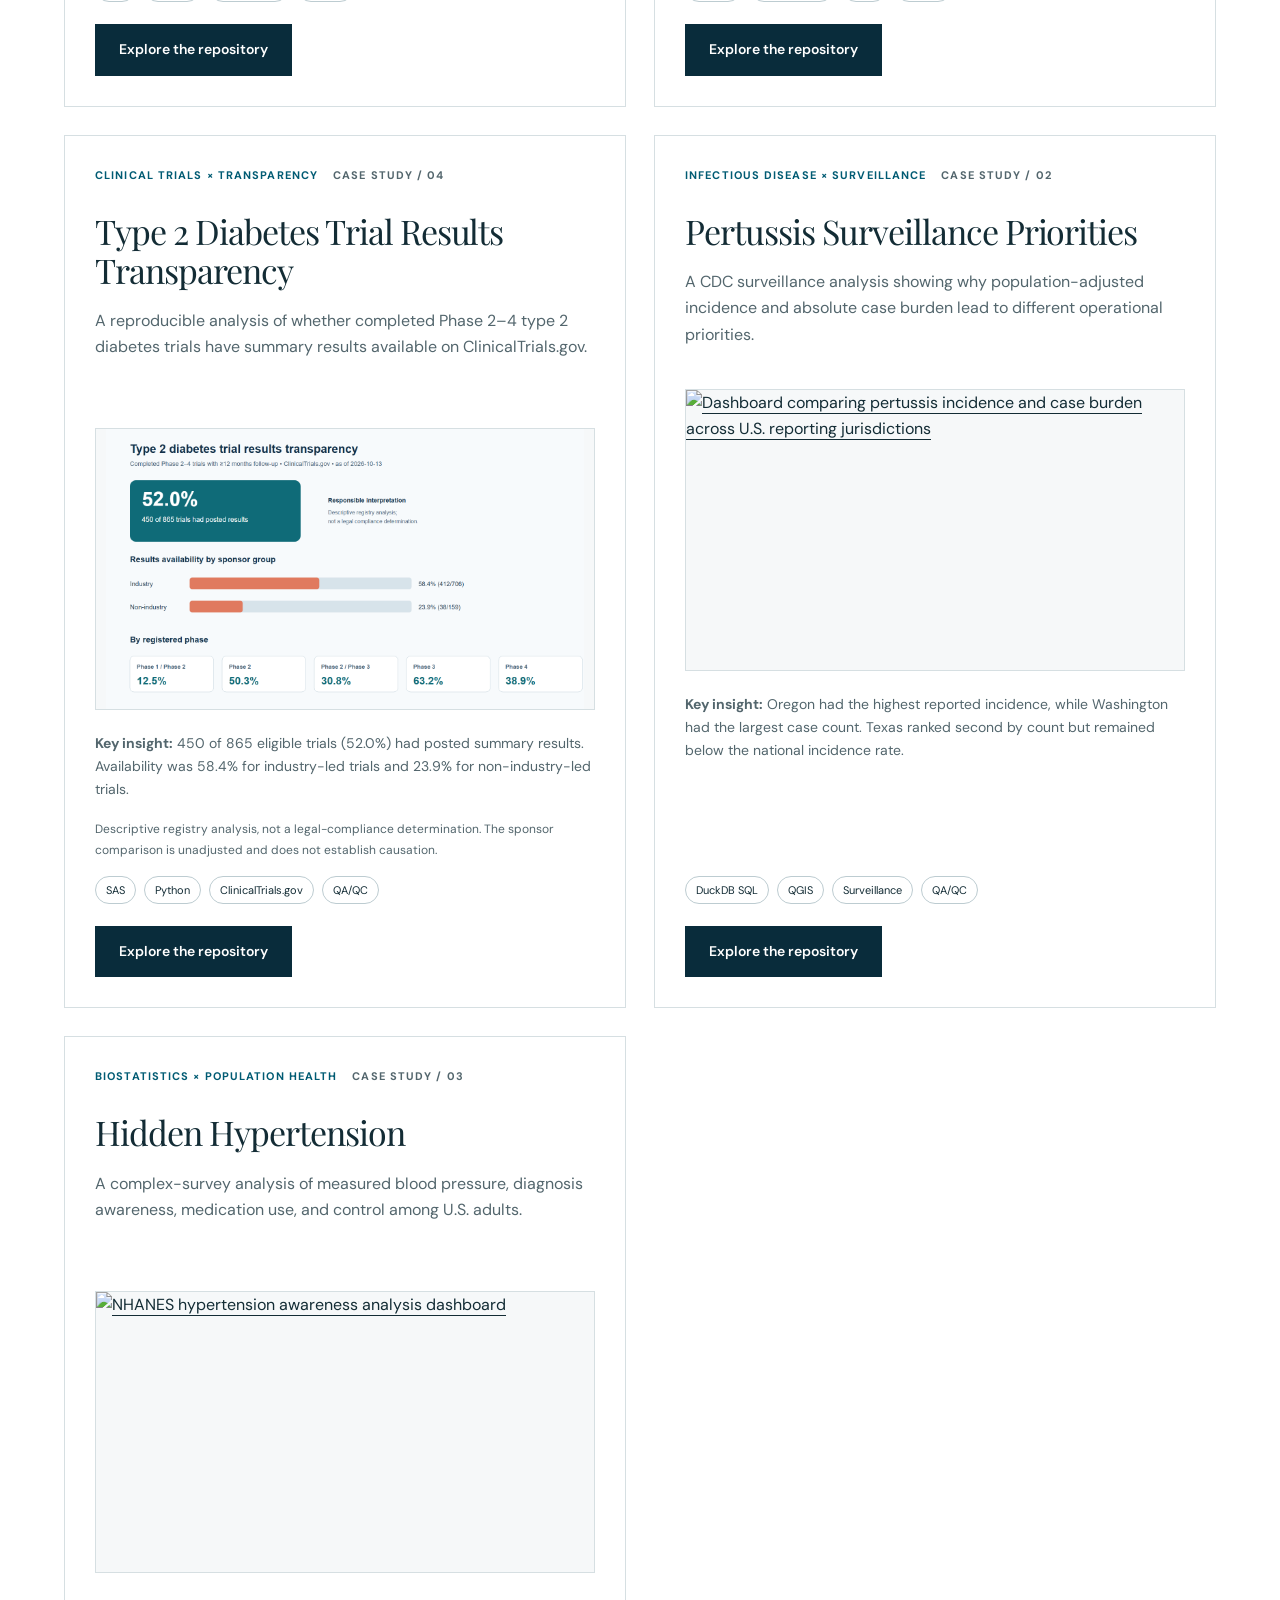
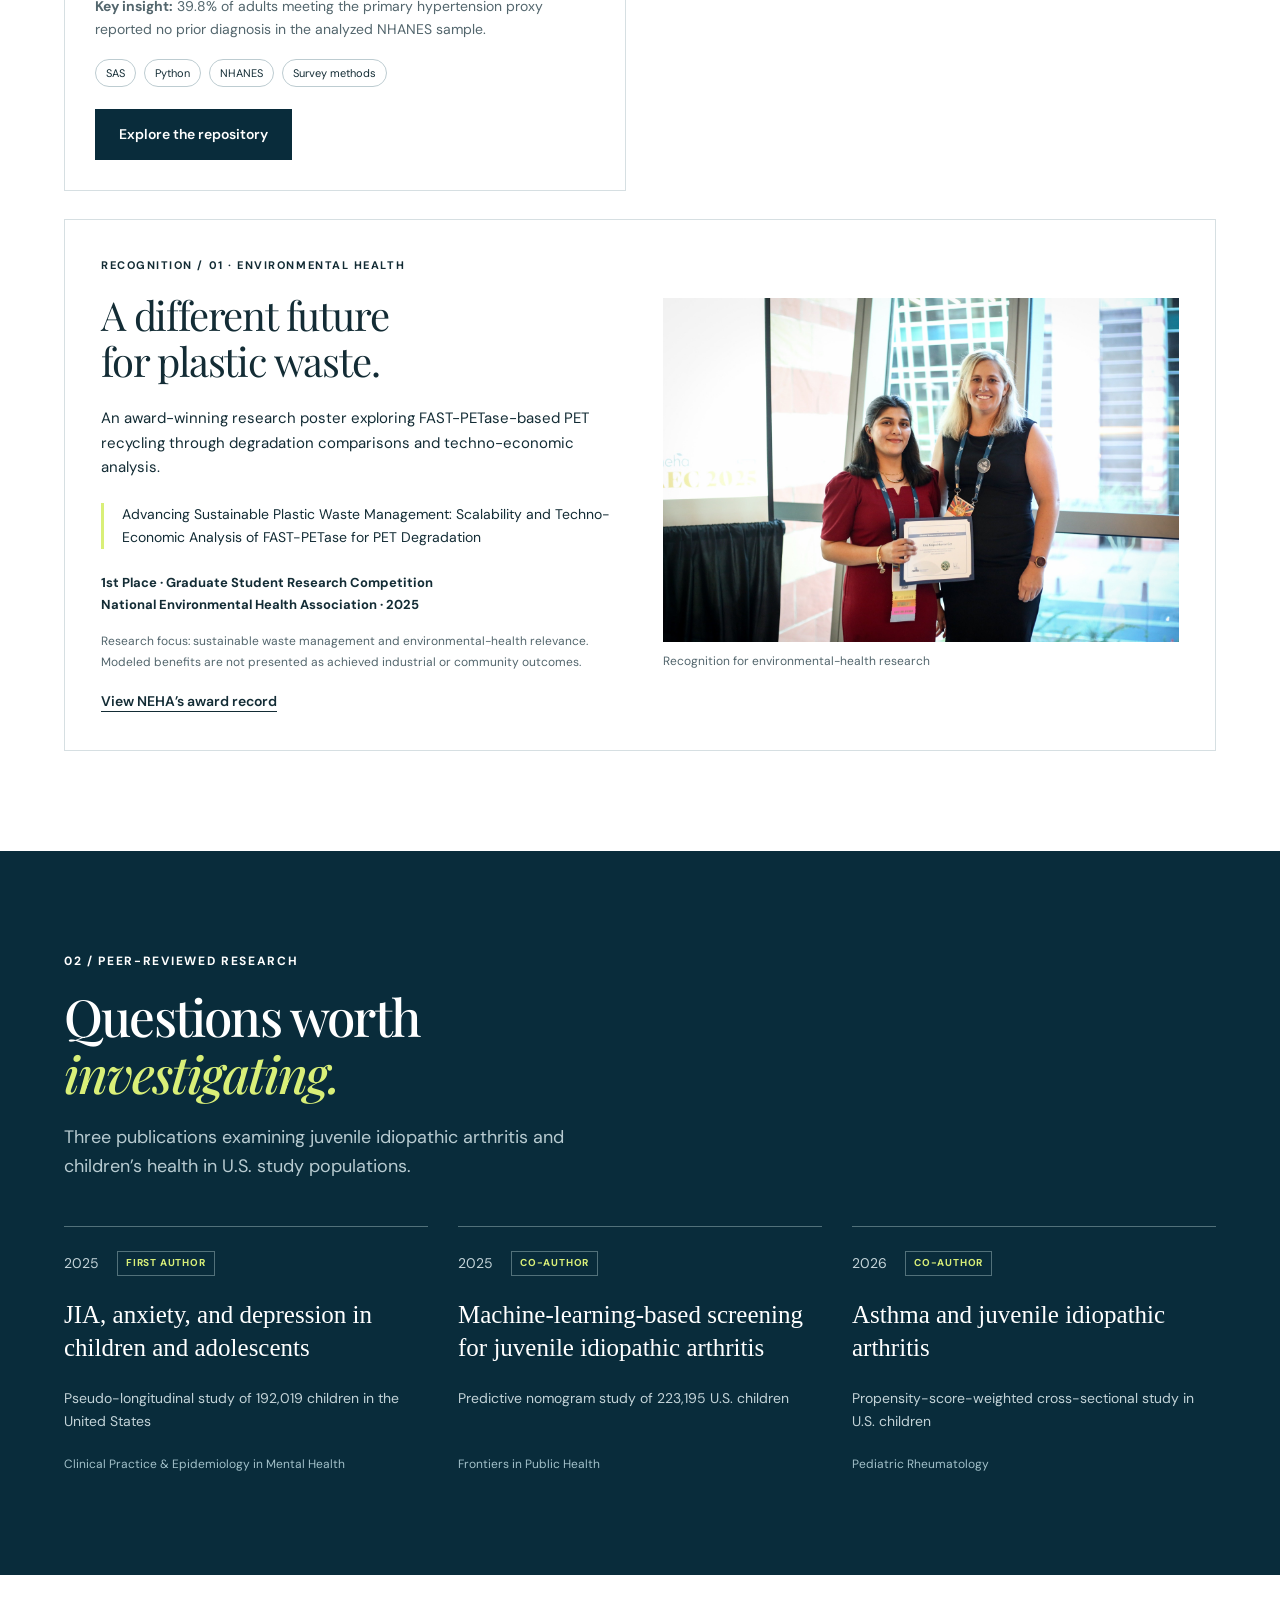
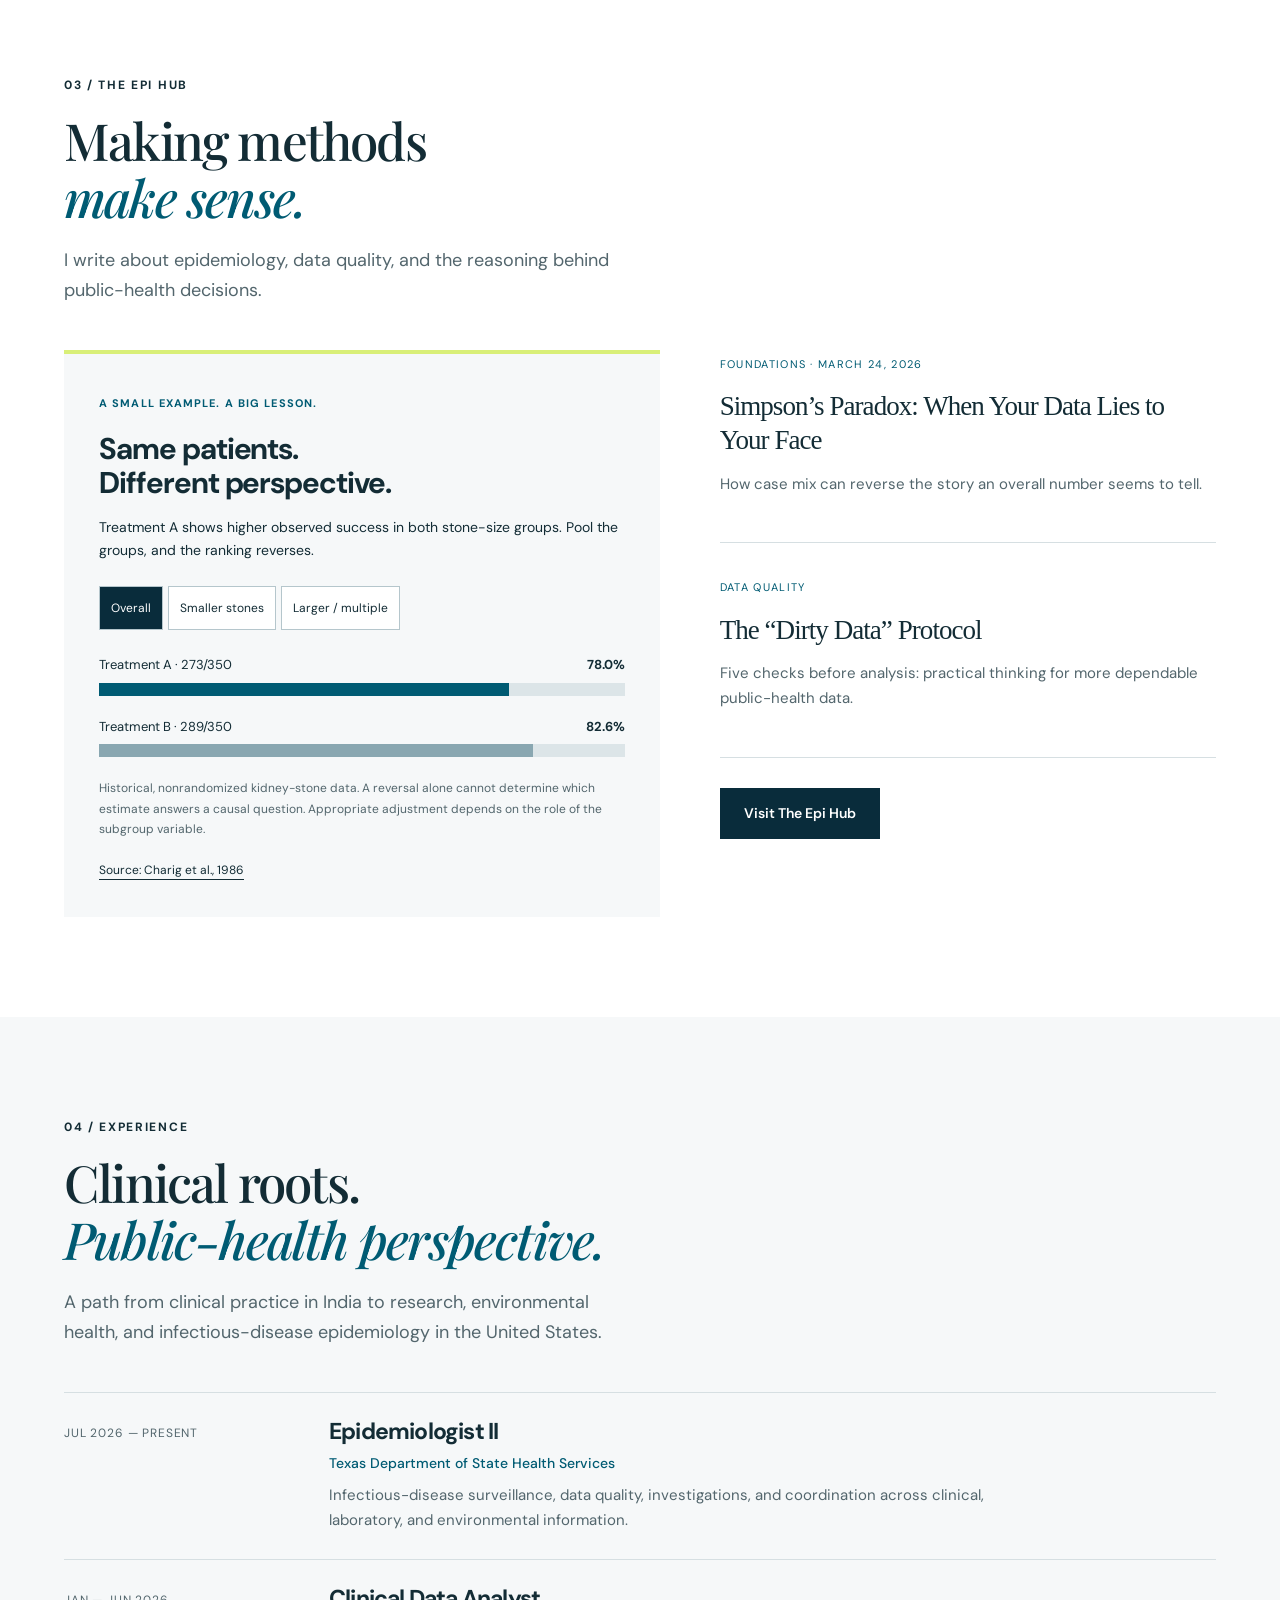
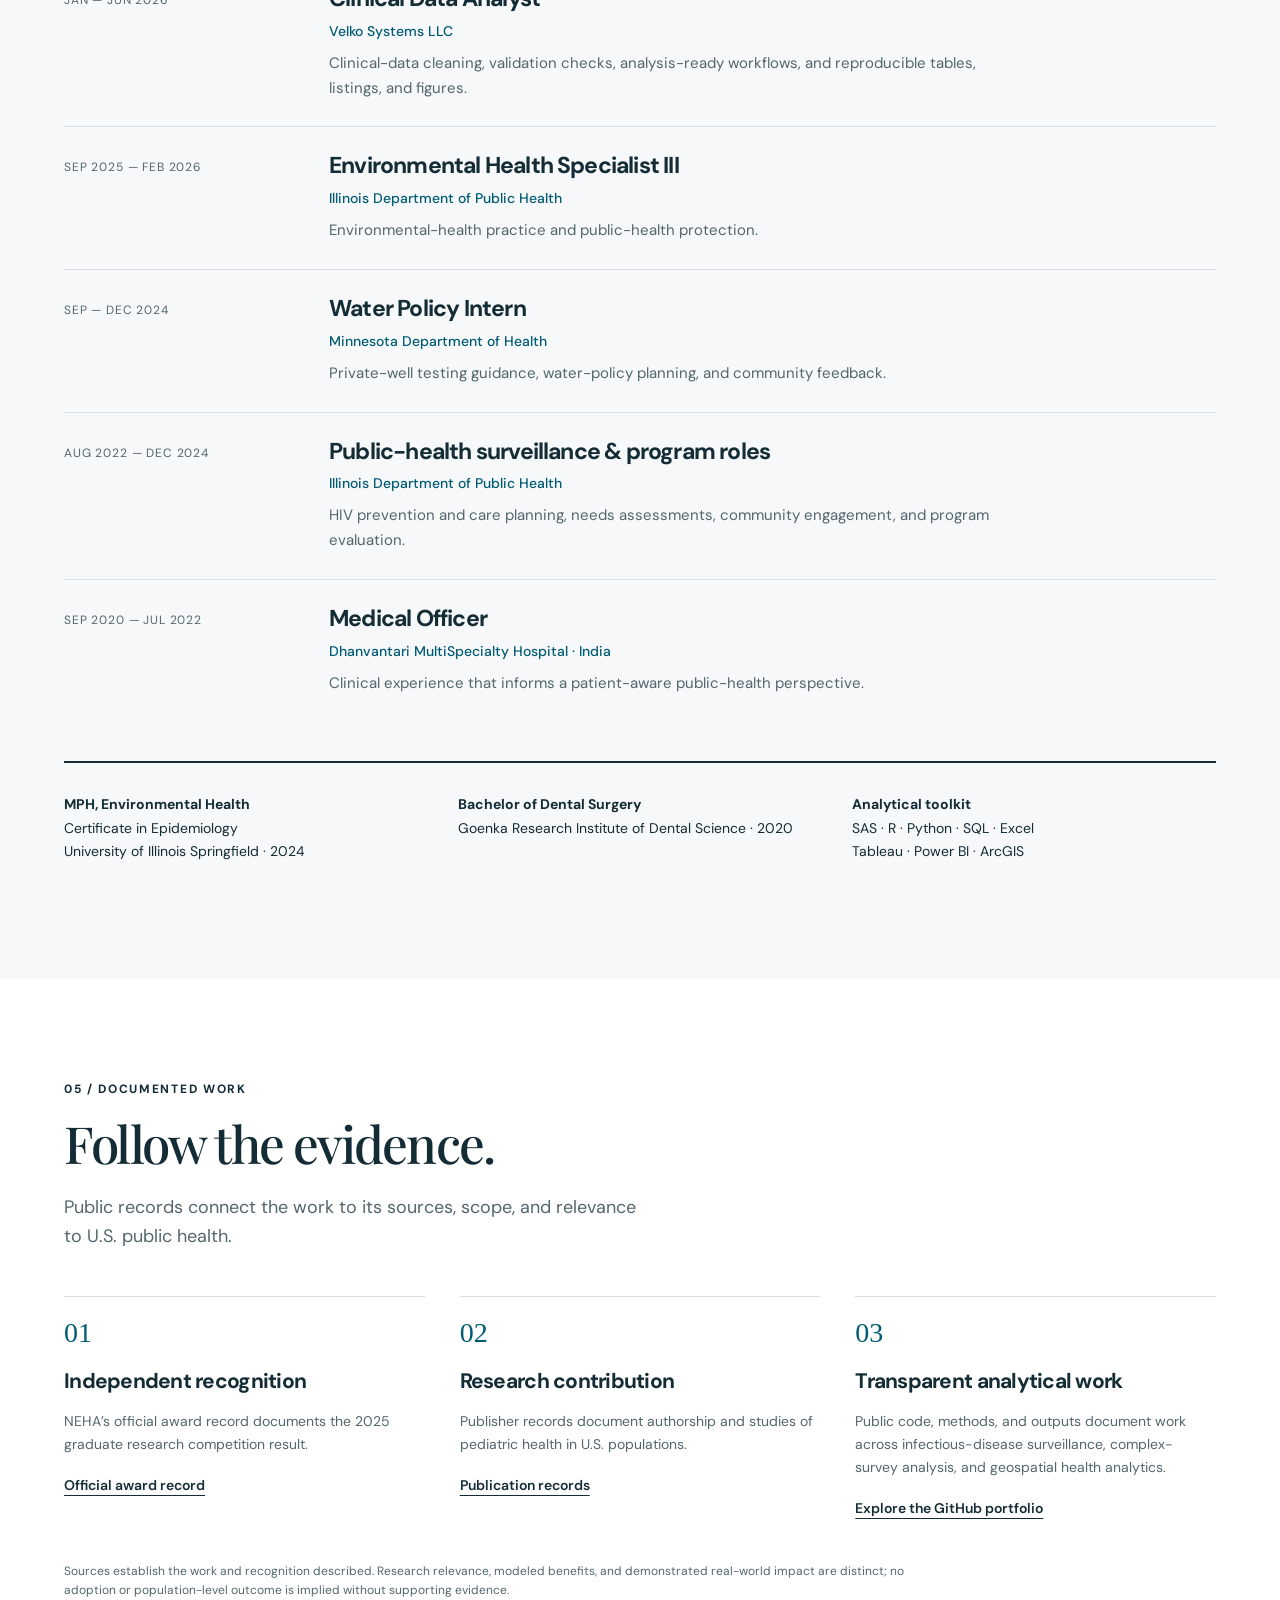
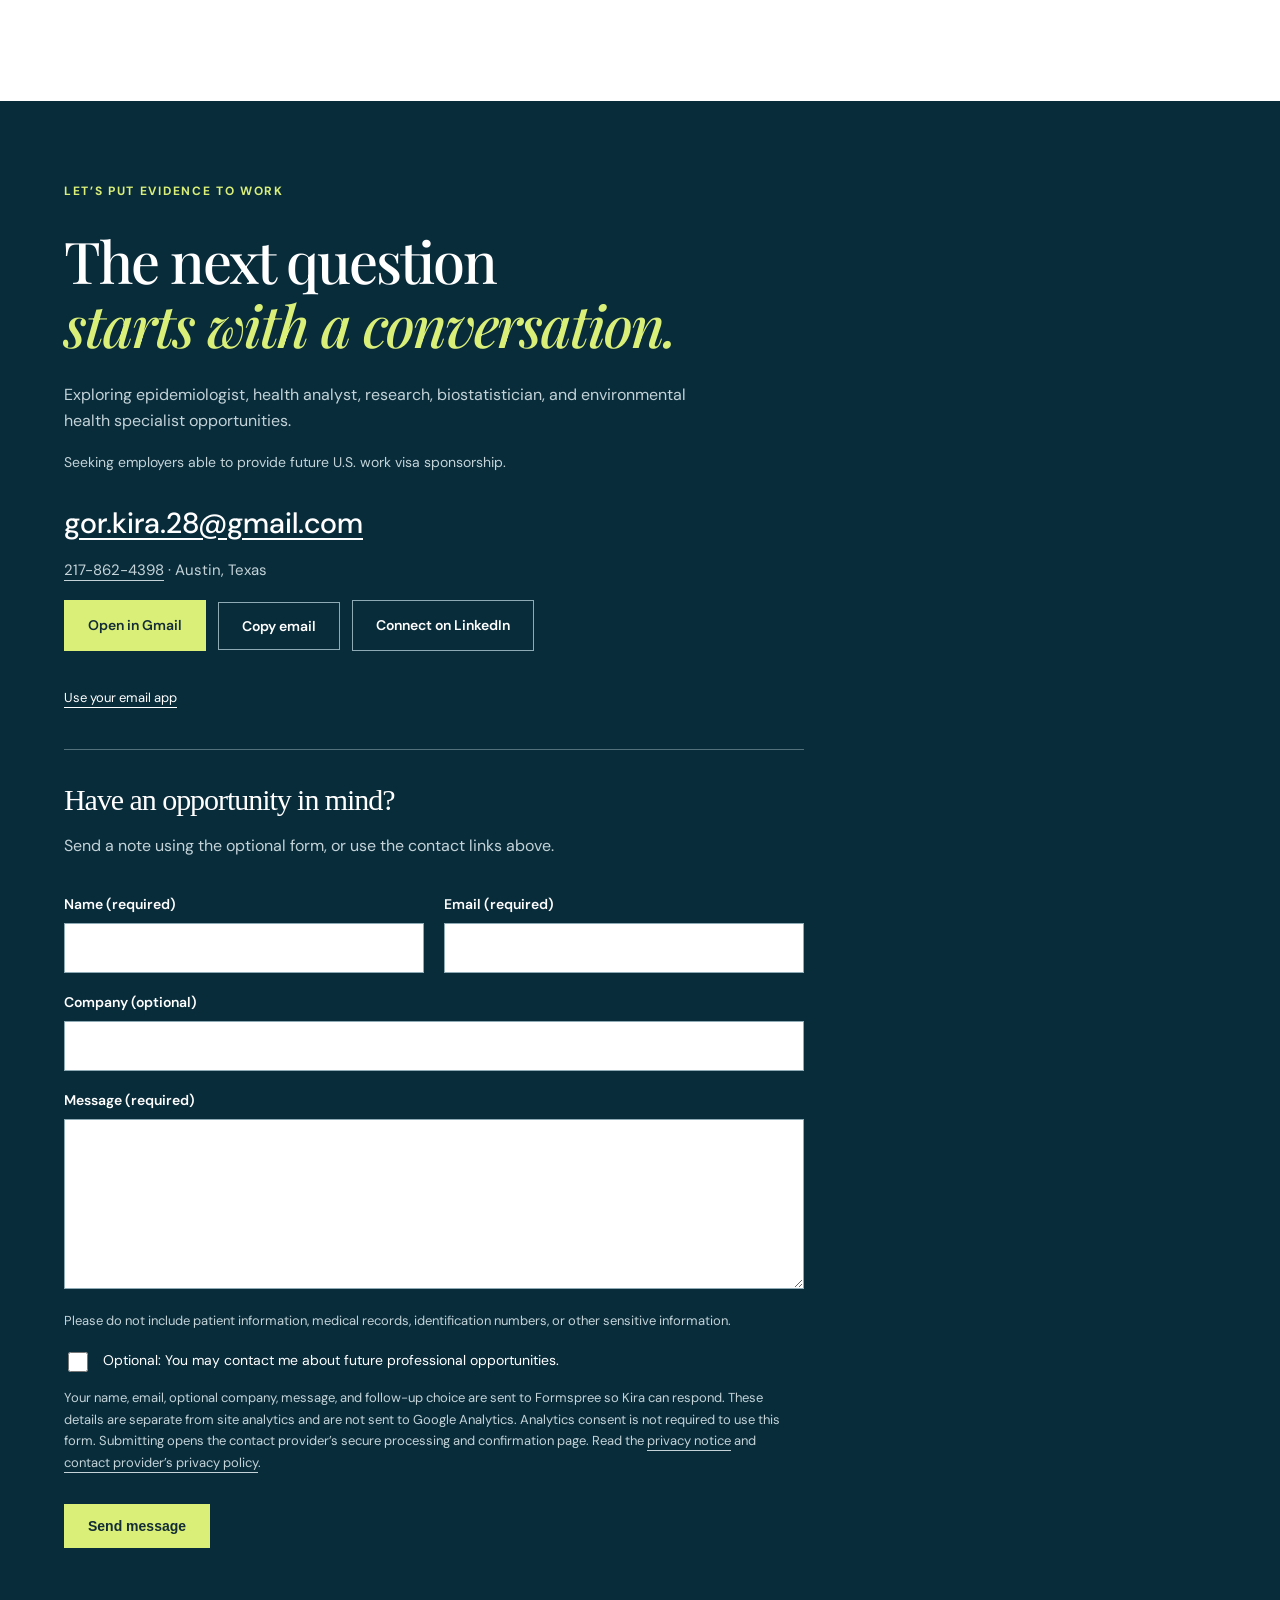
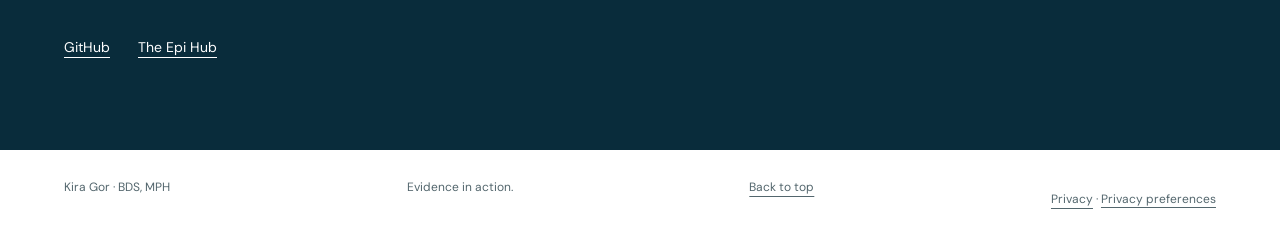
==== commit df15f925: "Add overdose surveillance case study" ====
--- a/index.html
+++ b/index.html
@@ -4,6 +4,16 @@
 <div class="proof-strip"><div class="wrap proof-inner"><a href="#first-author-publication"><strong>01</strong><span>First-author publication</span></a><a href="#co-authored-publications"><strong>02</strong><span>Co-authored publications</span></a><a href="#neha-recognition"><strong>1st</strong><span>NEHA graduate research competition · 2025</span></a></div></div>
 <section class="wrap section" id="work"><div class="section-head"><p class="eyebrow">01 / SELECTED WORK</p><h2>From data to<br><em>a clearer picture.</em></h2><p>Explore the methods, questions, and evidence behind the work.</p></div><article class="atlas feature"><div class="feature-top"><span class="tag">PUBLIC HEALTH × GEOSPATIAL ANALYTICS</span><span class="issue">CASE STUDY / 01</span></div><h3>Texas Diabetes<br>Vulnerability Atlas</h3><p class="feature-intro">Where do diabetes burden and barriers to health overlap? A reproducible, county-level exploration of public data across Texas.</p><a class="image-link" href="assets/texas_diabetes_vulnerability_atlas.png" data-analytics-action="project_atlas_image" target="_blank" rel="noopener" aria-label="Open full-size Texas Diabetes Vulnerability Atlas"><img src="assets/texas_diabetes_vulnerability_atlas.png" alt="Two Texas county maps comparing diagnosed diabetes prevalence and a four-component descriptive vulnerability index" loading="lazy"></a><div class="project-bottom"><div><h4>The question</h4><p>Bring diabetes, obesity, physical inactivity, and lack of insurance into one transparent exploratory workflow.</p></div><div><h4>The approach</h4><p>Python data acquisition and quality checks, FIPS-based joins, percentile-rank scoring, sensitivity analysis, and GIS-ready outputs.</p></div><div><h4>The scope</h4><p><strong>253 counties analyzed.</strong> All 254 county boundaries retained; Loving County estimates are suppressed.</p></div></div><details><summary>Look inside the analysis</summary><div class="detail-grid"><div><p>Uses CDC PLACES 2025 release (2023 estimates) and U.S. Census Bureau 2025 cartographic boundaries. Repository outputs identify 110 counties at or above both the diabetes and uninsured medians.</p><p class="caution">Descriptive and ecological, not a causal model or a clinically validated risk score. Model-based estimates, different age denominators, and equal component weights affect interpretation. Findings shown are from committed repository outputs.</p><a href="https://github.com/gorkira28/texas-diabetes-vulnerability-atlas/blob/main/METHODOLOGY.md" data-analytics-action="project_atlas_methodology" target="_blank" rel="noopener">Read the methodology</a></div><img src="assets/diabetes_uninsured_scatter.png" alt="Scatter plot showing county-level association between lack of health insurance and diabetes prevalence" loading="lazy"></div></details><div class="project-footer"><div class="chips"><span>Python</span><span>Data QA</span><span>Geospatial analysis</span><span>Reproducibility</span></div><a class="button" href="https://github.com/gorkira28/texas-diabetes-vulnerability-atlas" data-analytics-action="project_atlas_repository" target="_blank" rel="noopener">Explore the repository</a></div></article>
 <div class="project-grid" aria-label="Additional analytics case studies">
+<article class="portfolio-card">
+<div class="feature-top"><span class="tag">MORTALITY SURVEILLANCE × TREND ANALYSIS</span><span class="issue">CASE STUDY / 06</span></div>
+<h3>Provisional Drug-Involved Overdose Signals</h3>
+<p class="feature-intro">A CDC/NCHS analysis separating broad national change from drug-specific and HHS-region exceptions.</p>
+<a class="project-image" href="assets/overdose_drug_signal_dashboard.png" target="_blank" rel="noopener"><img src="assets/overdose_drug_signal_dashboard.png" alt="Dashboard of national and HHS-region provisional drug-involved overdose mortality signals" loading="lazy"></a>
+<p class="project-result"><strong>Key insight:</strong> Fentanyl remained the largest tracked category at 36,627 deaths but declined 22.9%; ketamine increased 16.8%, while cocaine rose in Regions 8 and 9 despite a national decline.</p>
+<p class="caution">Provisional counts, not population-adjusted risk. Drug categories overlap, small baselines magnify percentage change, and results do not establish causation.</p>
+<div class="chips"><span>SAS</span><span>Python</span><span>CDC/NCHS</span><span>QA/QC</span></div>
+<a class="button" href="https://github.com/gorkira28/provisional-overdose-drug-signals" target="_blank" rel="noopener">Explore the repository</a>
+</article>
 <article class="portfolio-card">
 <div class="feature-top"><span class="tag">HEALTHCARE OPERATIONS × QUALITY</span><span class="issue">CASE STUDY / 05</span></div>
 <h3>Emergency Department Throughput Benchmarking</h3>
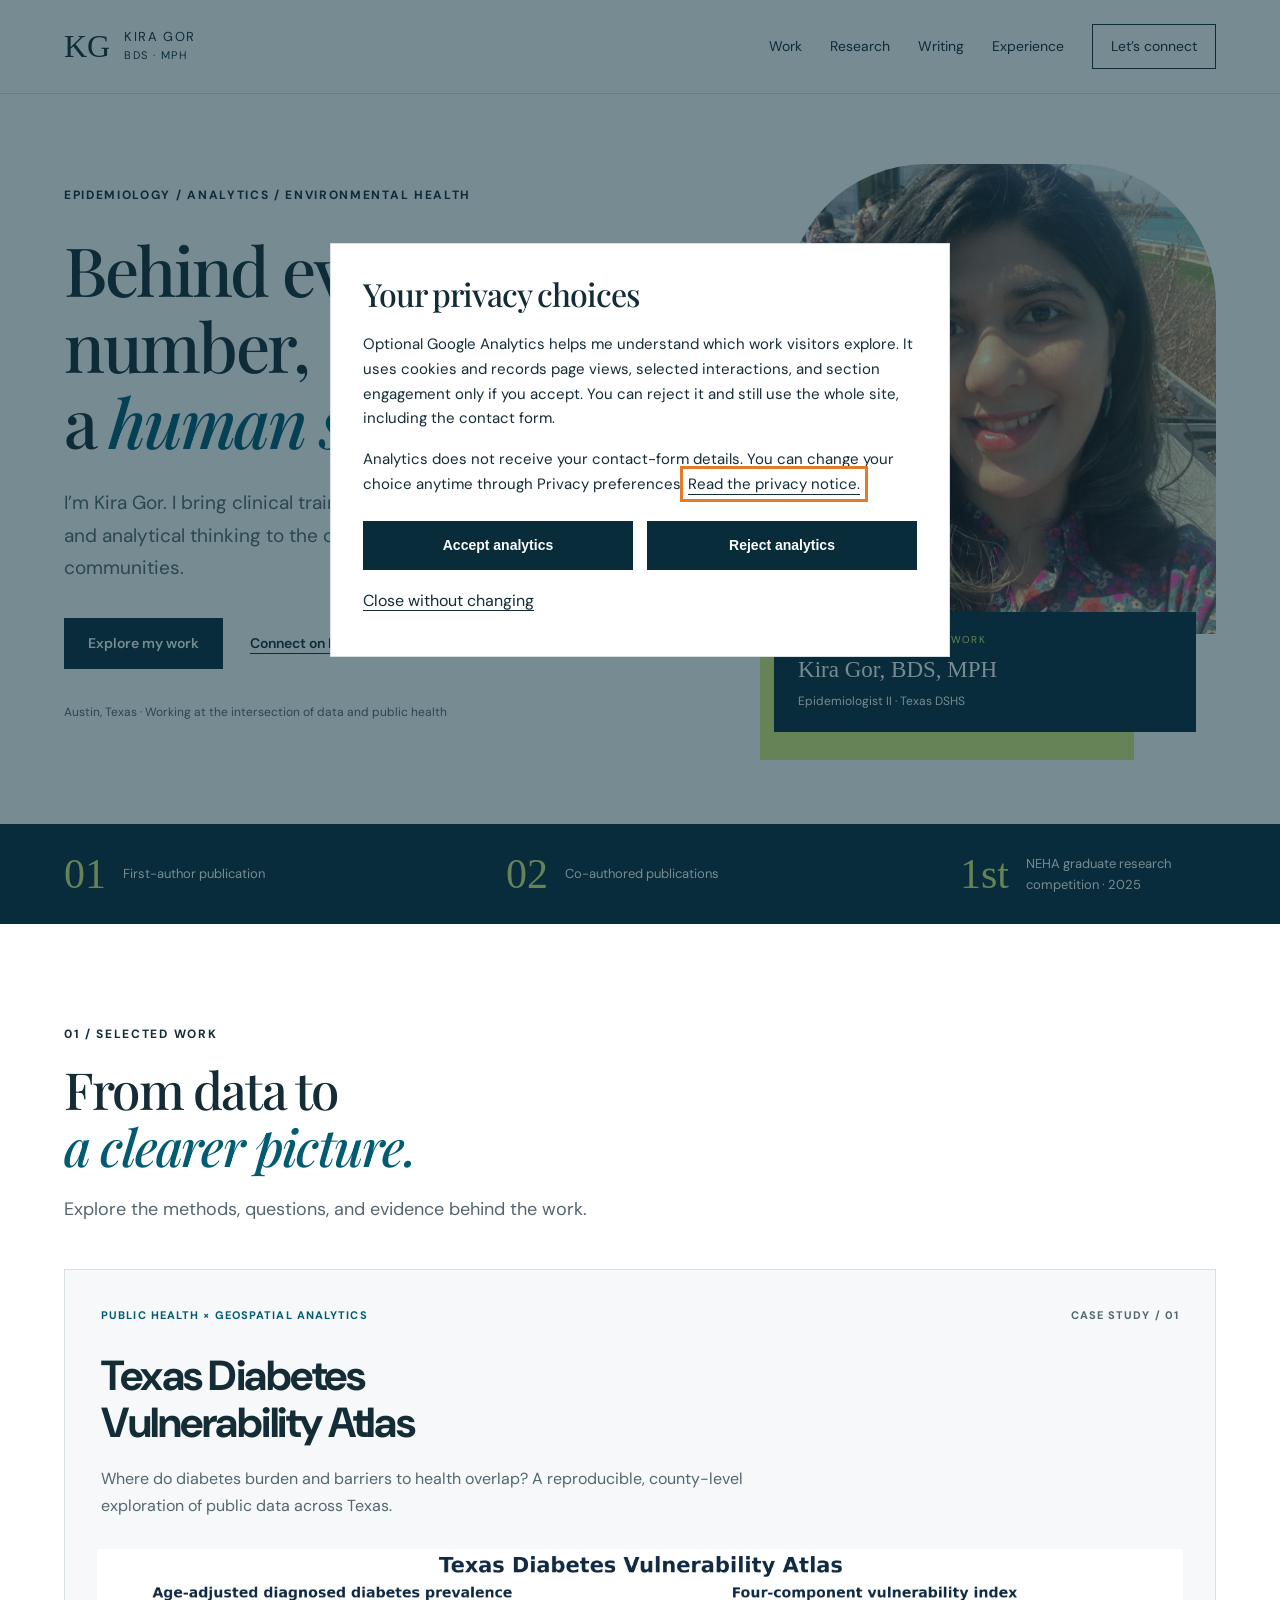
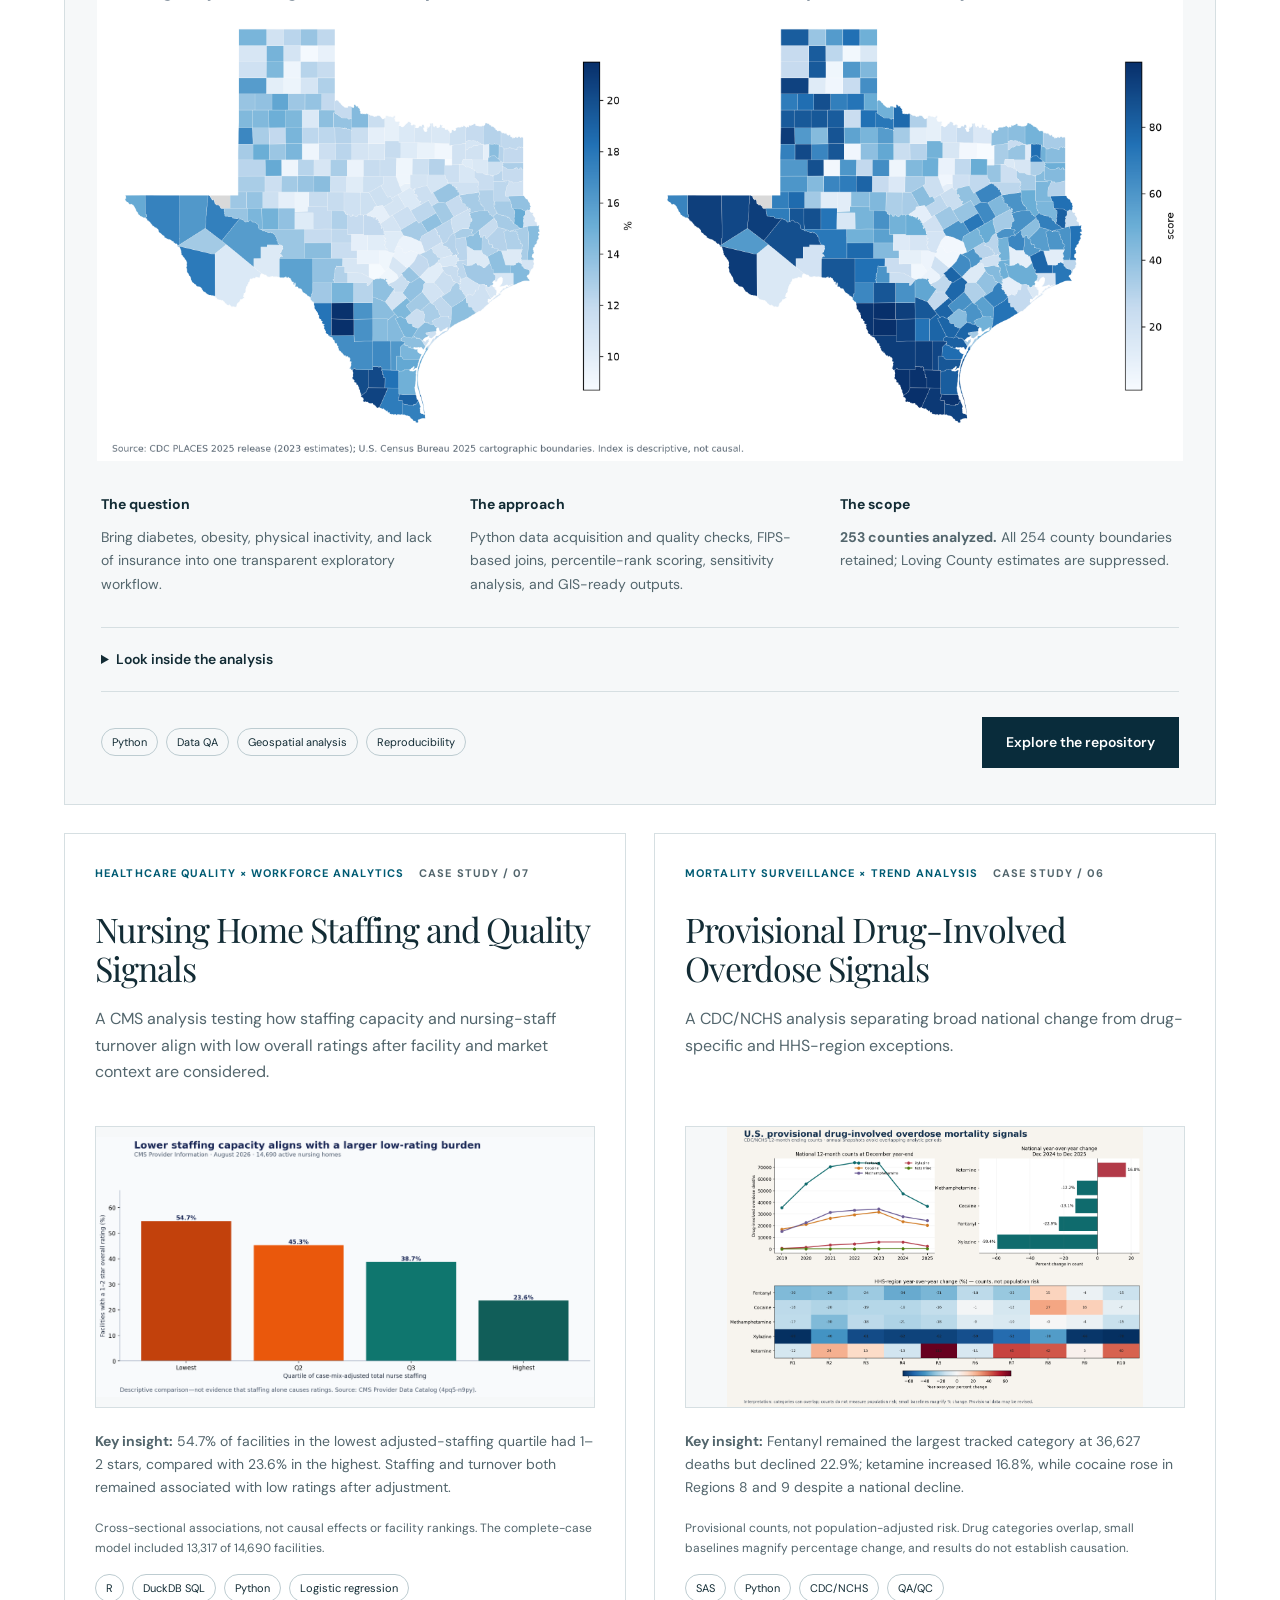
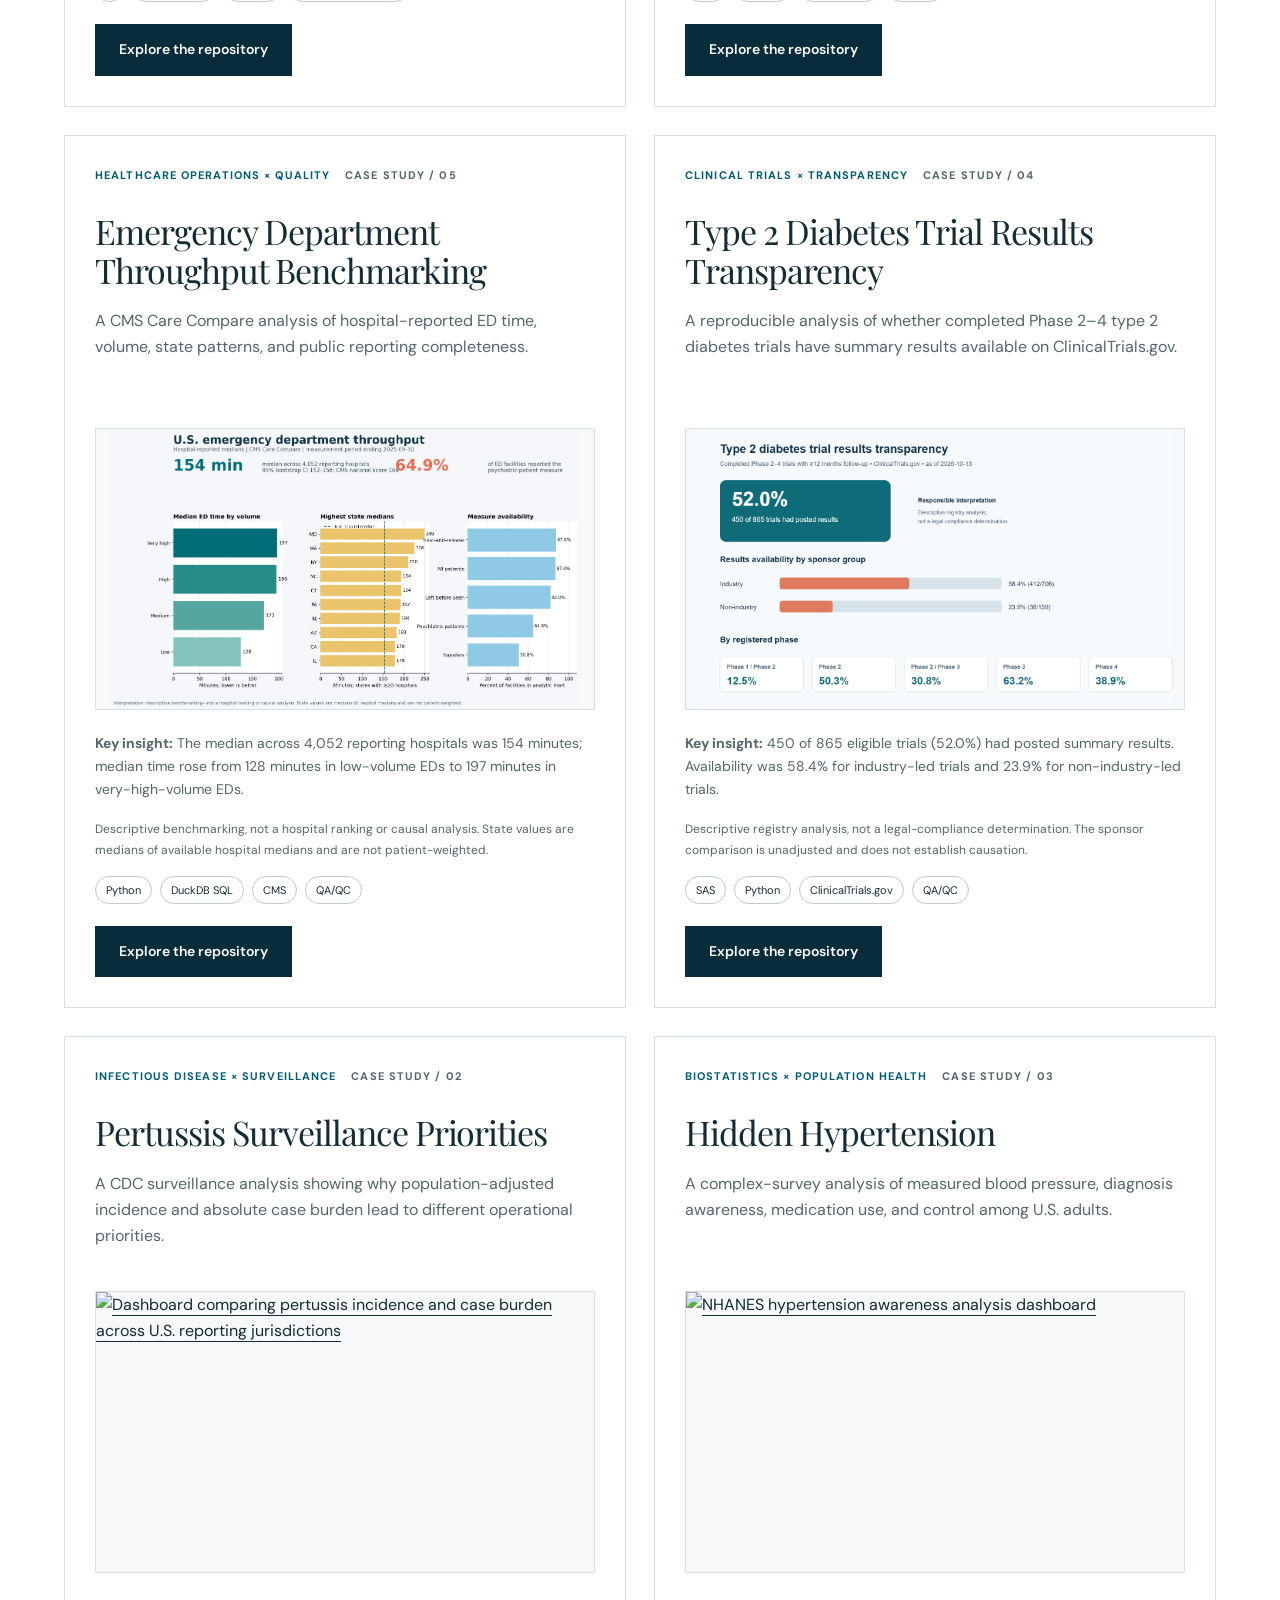
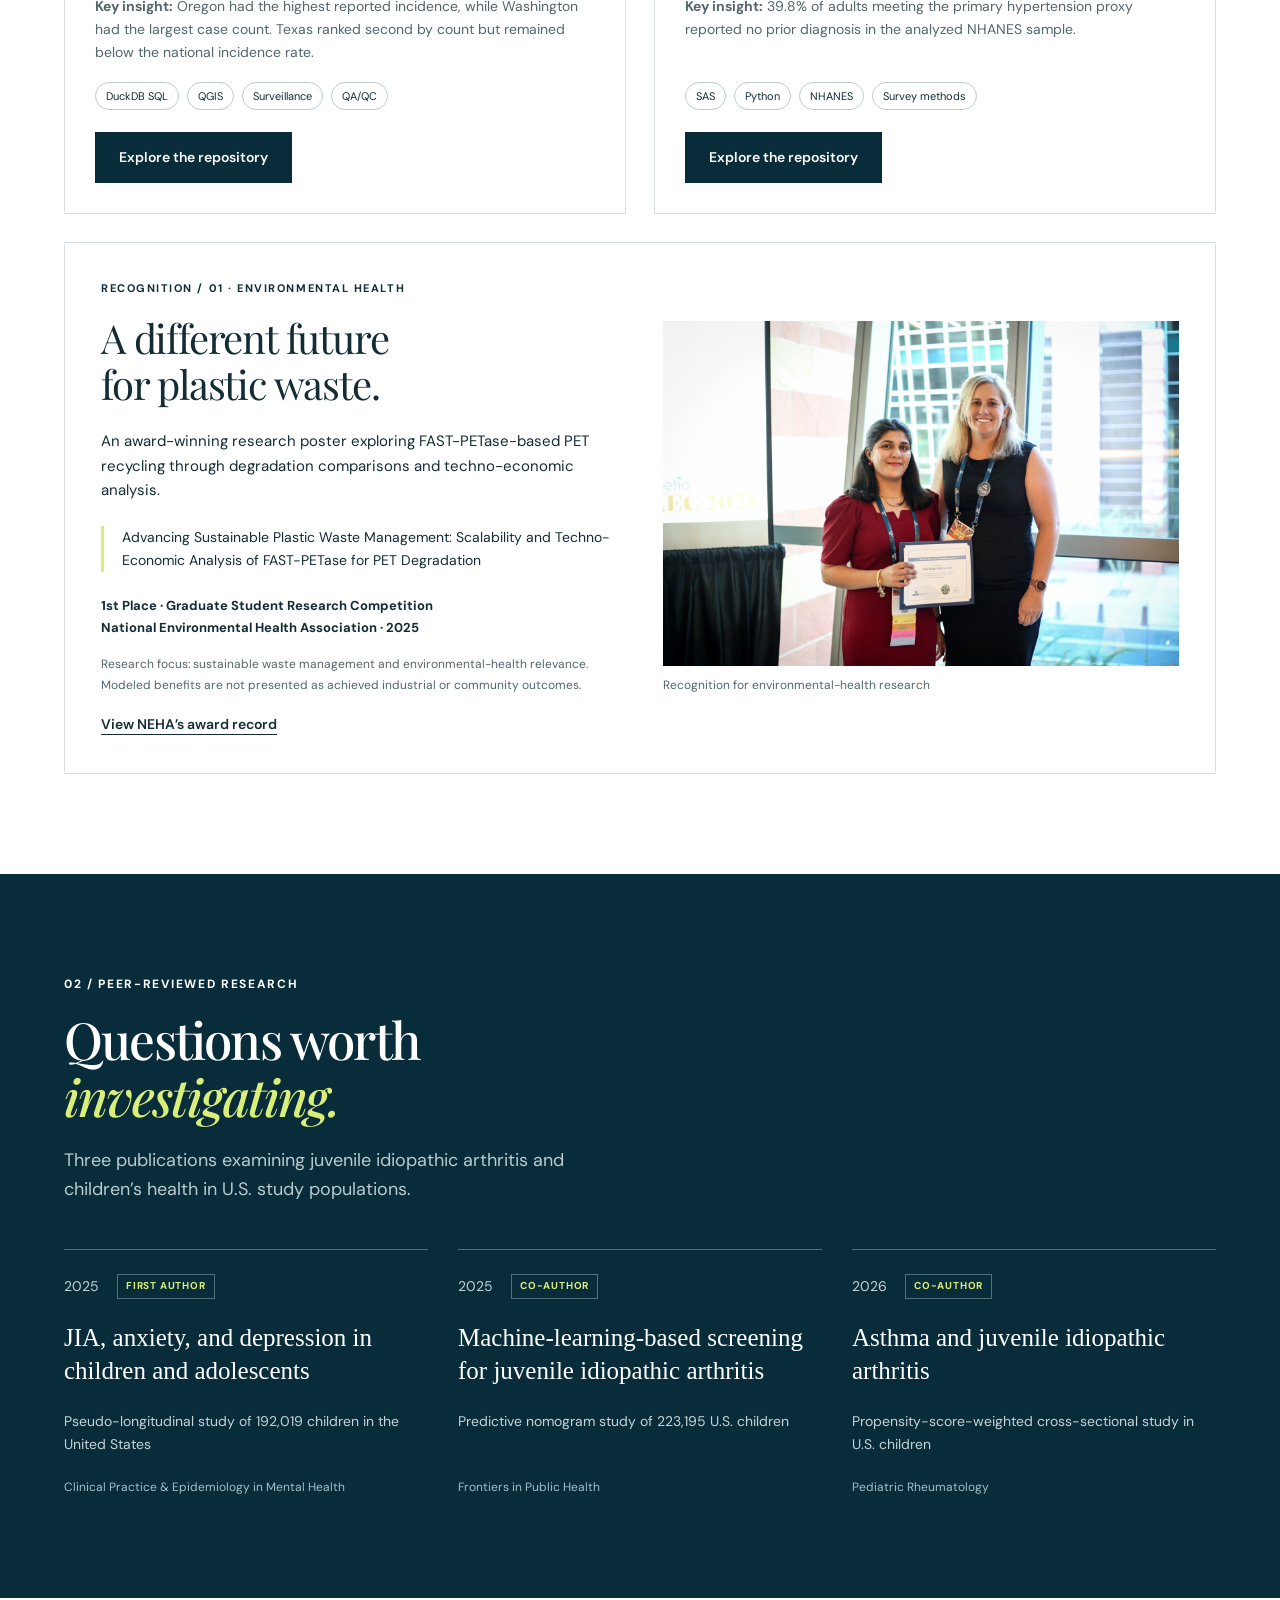
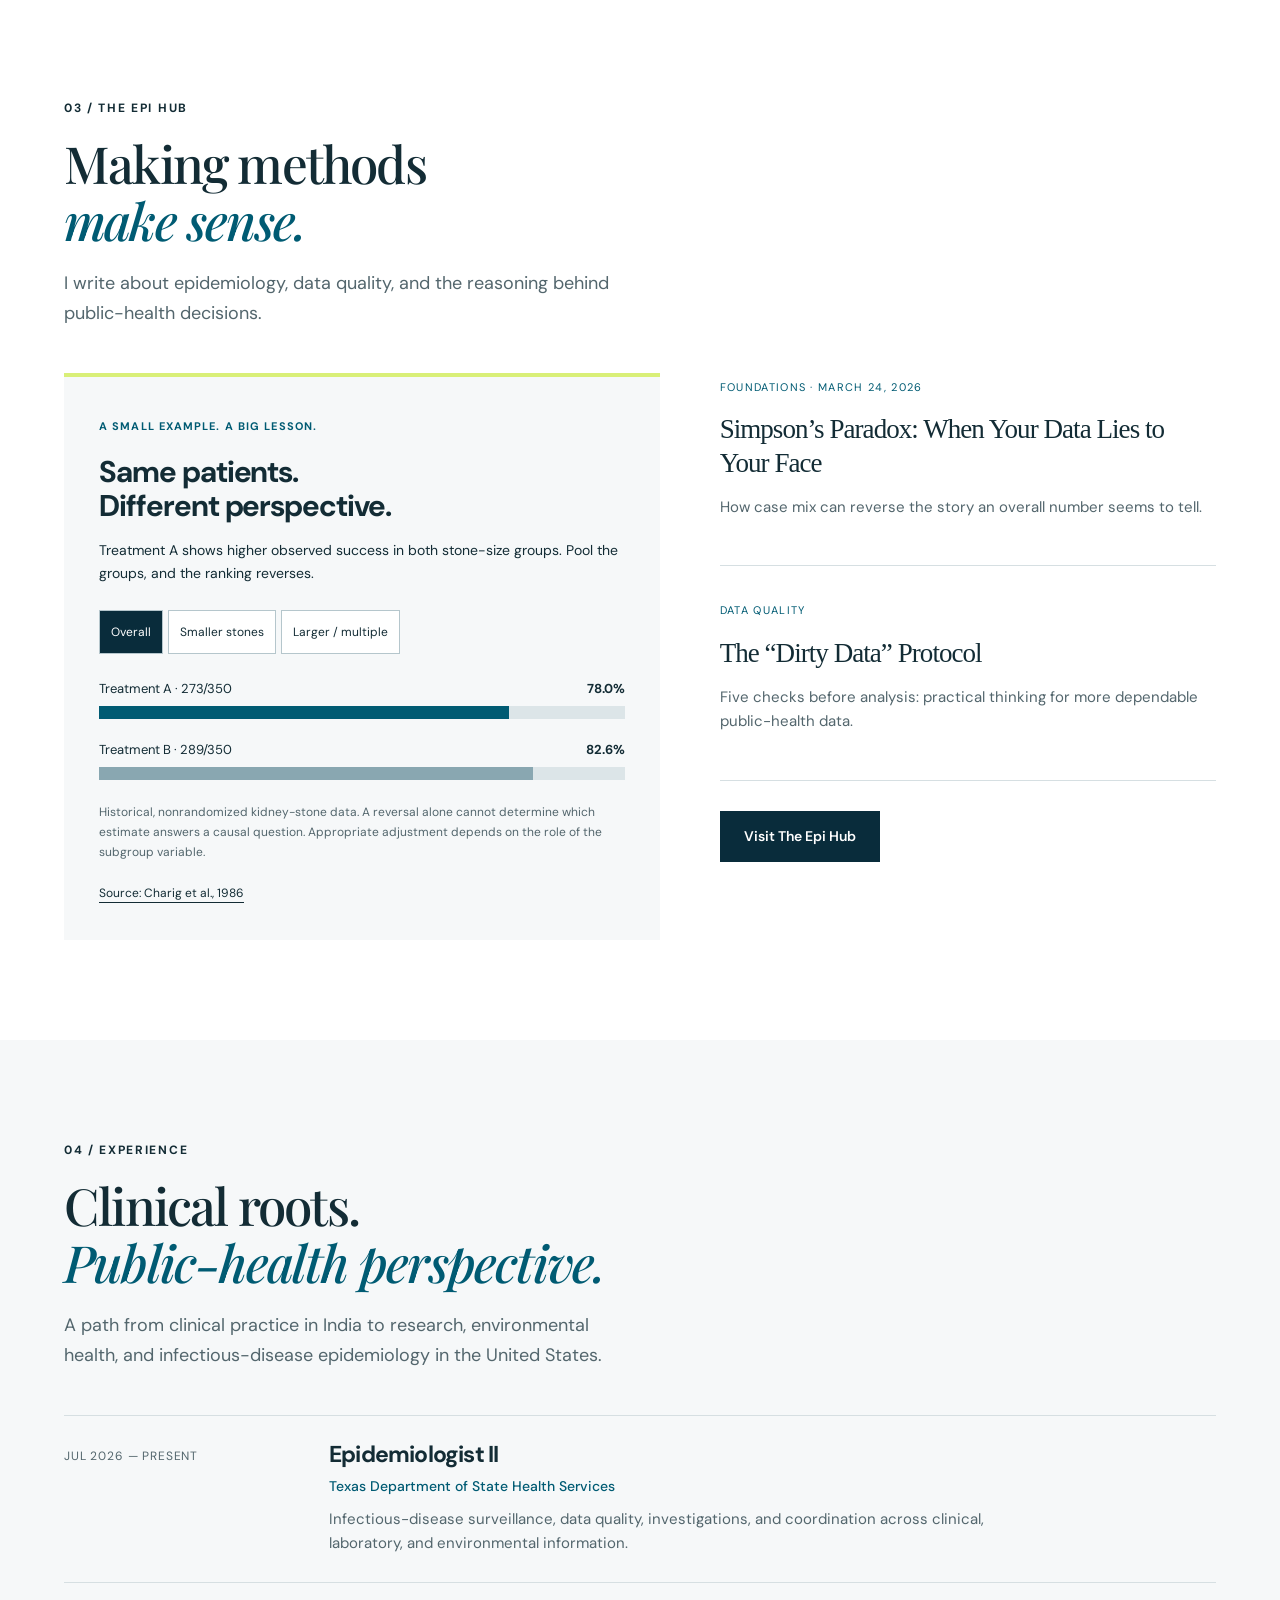
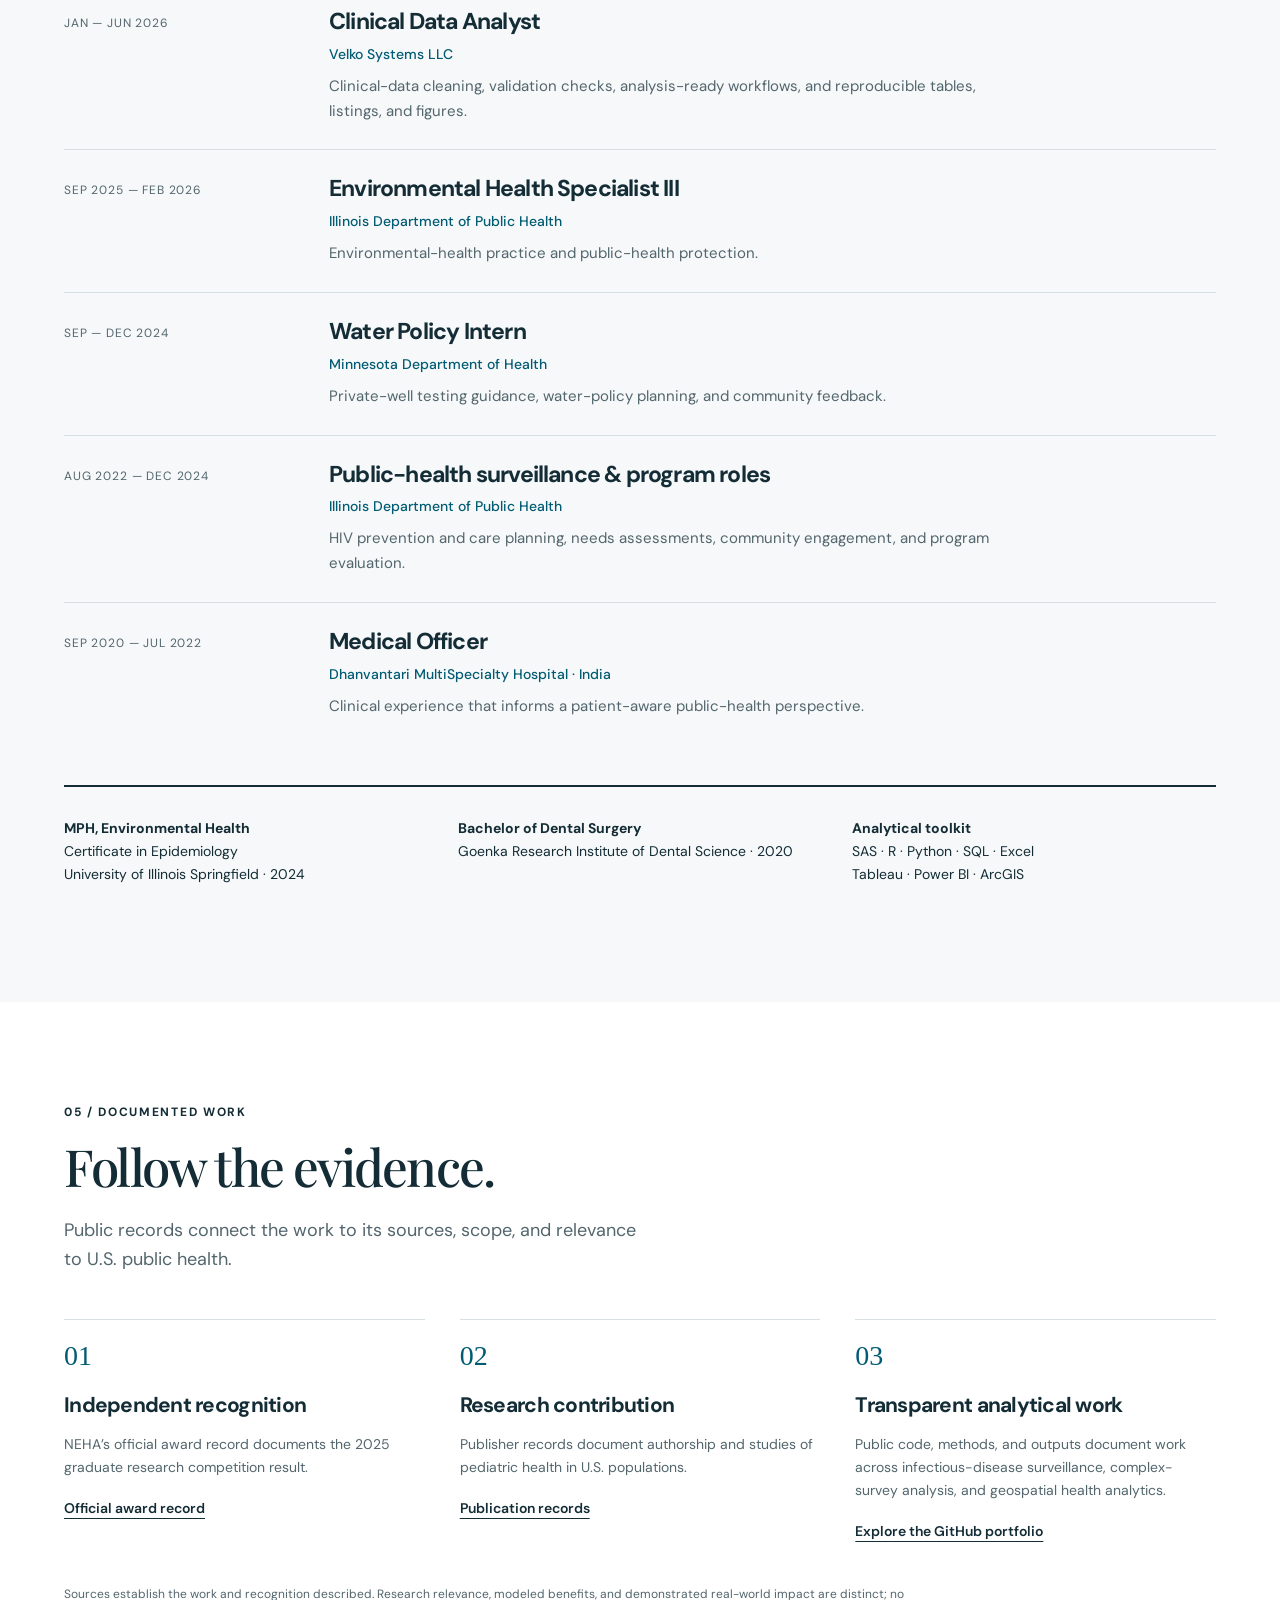
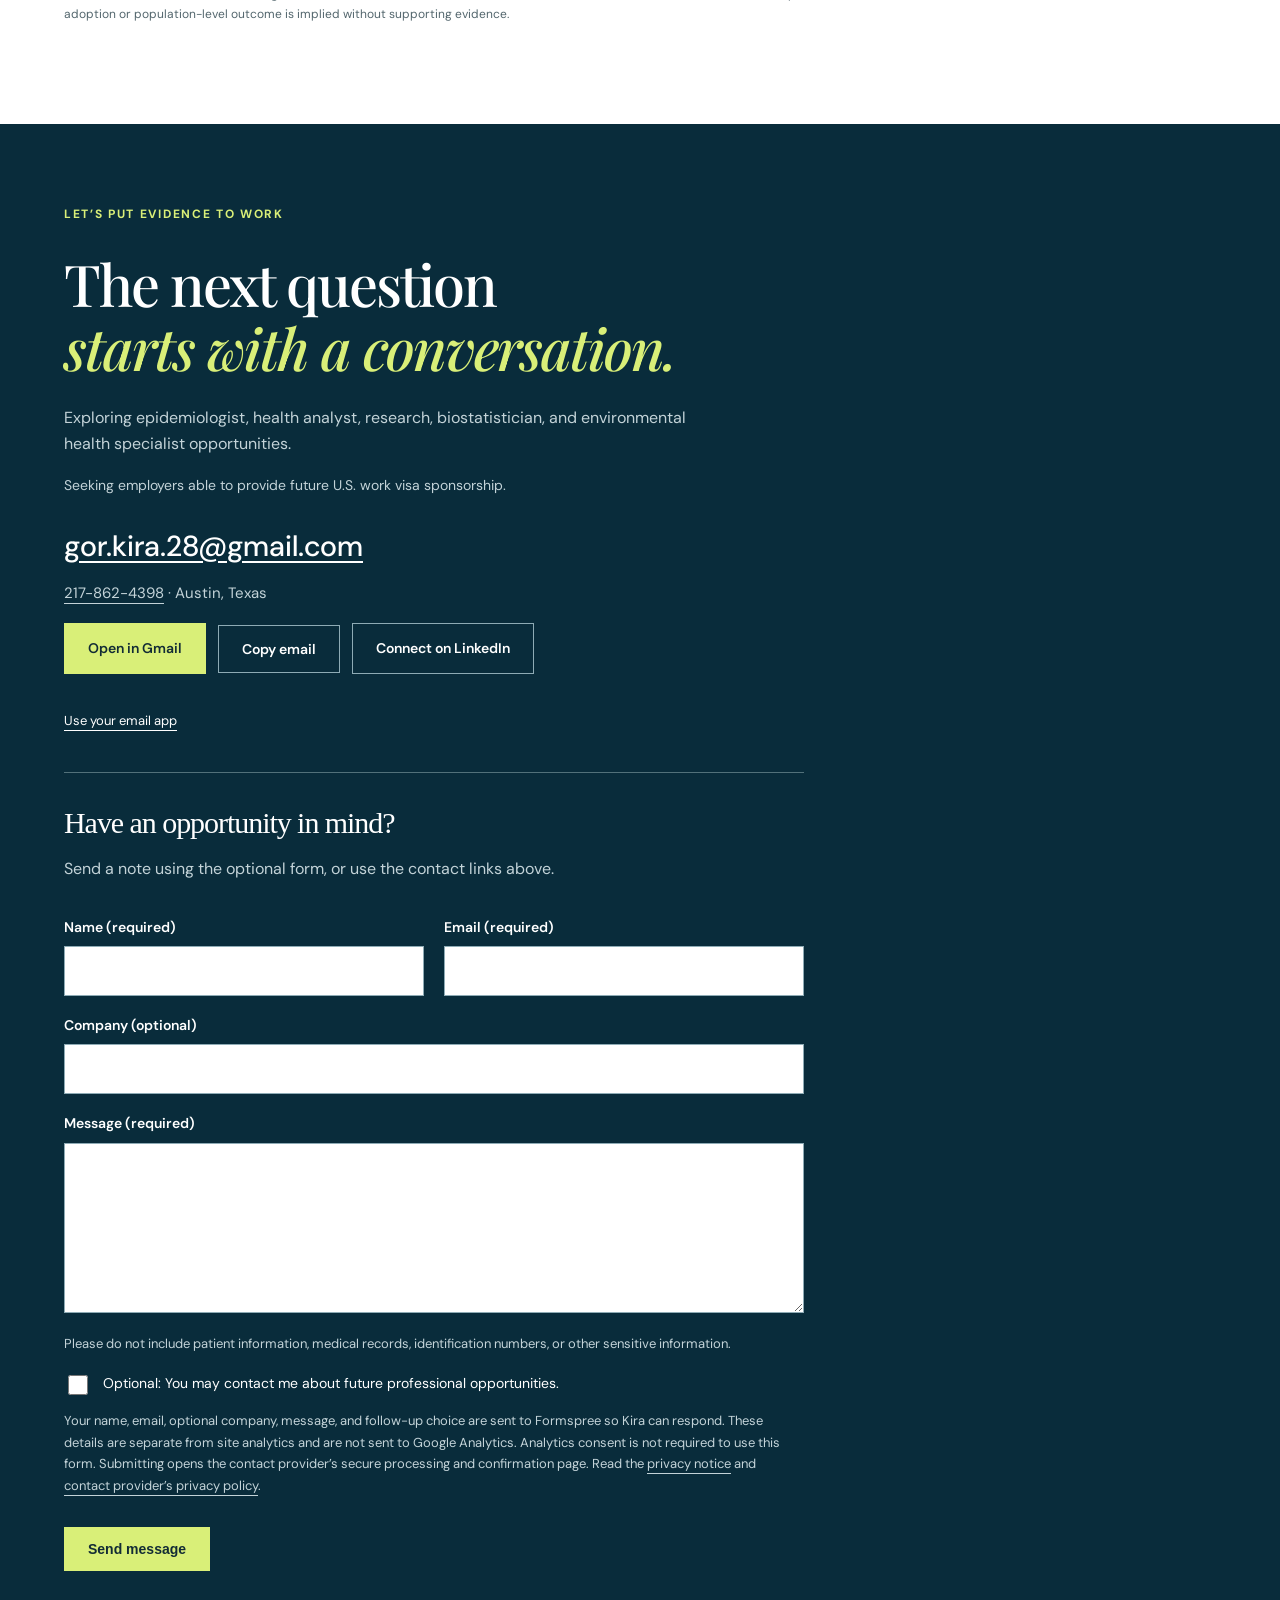
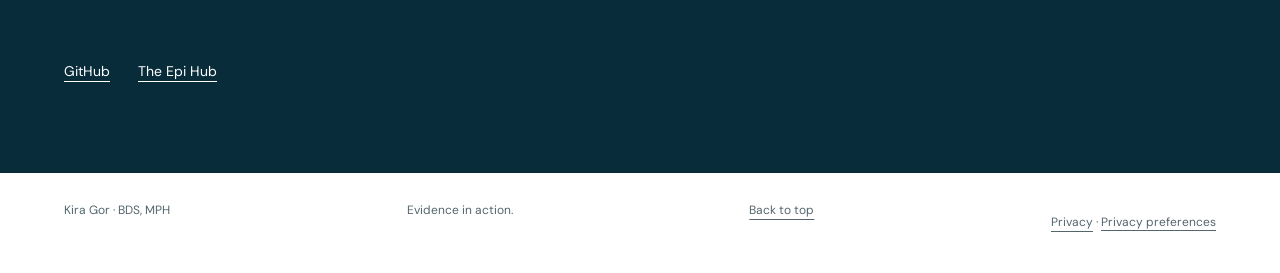
==== commit 558b9a12: "Add nursing home staffing quality case study" ====
--- a/index.html
+++ b/index.html
@@ -4,6 +4,16 @@
 <div class="proof-strip"><div class="wrap proof-inner"><a href="#first-author-publication"><strong>01</strong><span>First-author publication</span></a><a href="#co-authored-publications"><strong>02</strong><span>Co-authored publications</span></a><a href="#neha-recognition"><strong>1st</strong><span>NEHA graduate research competition · 2025</span></a></div></div>
 <section class="wrap section" id="work"><div class="section-head"><p class="eyebrow">01 / SELECTED WORK</p><h2>From data to<br><em>a clearer picture.</em></h2><p>Explore the methods, questions, and evidence behind the work.</p></div><article class="atlas feature"><div class="feature-top"><span class="tag">PUBLIC HEALTH × GEOSPATIAL ANALYTICS</span><span class="issue">CASE STUDY / 01</span></div><h3>Texas Diabetes<br>Vulnerability Atlas</h3><p class="feature-intro">Where do diabetes burden and barriers to health overlap? A reproducible, county-level exploration of public data across Texas.</p><a class="image-link" href="assets/texas_diabetes_vulnerability_atlas.png" data-analytics-action="project_atlas_image" target="_blank" rel="noopener" aria-label="Open full-size Texas Diabetes Vulnerability Atlas"><img src="assets/texas_diabetes_vulnerability_atlas.png" alt="Two Texas county maps comparing diagnosed diabetes prevalence and a four-component descriptive vulnerability index" loading="lazy"></a><div class="project-bottom"><div><h4>The question</h4><p>Bring diabetes, obesity, physical inactivity, and lack of insurance into one transparent exploratory workflow.</p></div><div><h4>The approach</h4><p>Python data acquisition and quality checks, FIPS-based joins, percentile-rank scoring, sensitivity analysis, and GIS-ready outputs.</p></div><div><h4>The scope</h4><p><strong>253 counties analyzed.</strong> All 254 county boundaries retained; Loving County estimates are suppressed.</p></div></div><details><summary>Look inside the analysis</summary><div class="detail-grid"><div><p>Uses CDC PLACES 2025 release (2023 estimates) and U.S. Census Bureau 2025 cartographic boundaries. Repository outputs identify 110 counties at or above both the diabetes and uninsured medians.</p><p class="caution">Descriptive and ecological, not a causal model or a clinically validated risk score. Model-based estimates, different age denominators, and equal component weights affect interpretation. Findings shown are from committed repository outputs.</p><a href="https://github.com/gorkira28/texas-diabetes-vulnerability-atlas/blob/main/METHODOLOGY.md" data-analytics-action="project_atlas_methodology" target="_blank" rel="noopener">Read the methodology</a></div><img src="assets/diabetes_uninsured_scatter.png" alt="Scatter plot showing county-level association between lack of health insurance and diabetes prevalence" loading="lazy"></div></details><div class="project-footer"><div class="chips"><span>Python</span><span>Data QA</span><span>Geospatial analysis</span><span>Reproducibility</span></div><a class="button" href="https://github.com/gorkira28/texas-diabetes-vulnerability-atlas" data-analytics-action="project_atlas_repository" target="_blank" rel="noopener">Explore the repository</a></div></article>
 <div class="project-grid" aria-label="Additional analytics case studies">
+<article class="portfolio-card">
+<div class="feature-top"><span class="tag">HEALTHCARE QUALITY × WORKFORCE ANALYTICS</span><span class="issue">CASE STUDY / 07</span></div>
+<h3>Nursing Home Staffing and Quality Signals</h3>
+<p class="feature-intro">A CMS analysis testing how staffing capacity and nursing-staff turnover align with low overall ratings after facility and market context are considered.</p>
+<a class="project-image" href="assets/nursing_home_staffing_preview.png" target="_blank" rel="noopener"><img src="assets/nursing_home_staffing_preview.png" alt="Bar chart showing the percentage of nursing homes with one or two overall stars by adjusted nurse staffing quartile" loading="lazy"></a>
+<p class="project-result"><strong>Key insight:</strong> 54.7% of facilities in the lowest adjusted-staffing quartile had 1–2 stars, compared with 23.6% in the highest. Staffing and turnover both remained associated with low ratings after adjustment.</p>
+<p class="caution">Cross-sectional associations, not causal effects or facility rankings. The complete-case model included 13,317 of 14,690 facilities.</p>
+<div class="chips"><span>R</span><span>DuckDB SQL</span><span>Python</span><span>Logistic regression</span></div>
+<a class="button" href="https://github.com/gorkira28/cms-nursing-home-staffing-quality-gap" data-analytics-action="project_nursing_home_repository" target="_blank" rel="noopener">Explore the repository</a>
+</article>
 <article class="portfolio-card">
 <div class="feature-top"><span class="tag">MORTALITY SURVEILLANCE × TREND ANALYSIS</span><span class="issue">CASE STUDY / 06</span></div>
 <h3>Provisional Drug-Involved Overdose Signals</h3>
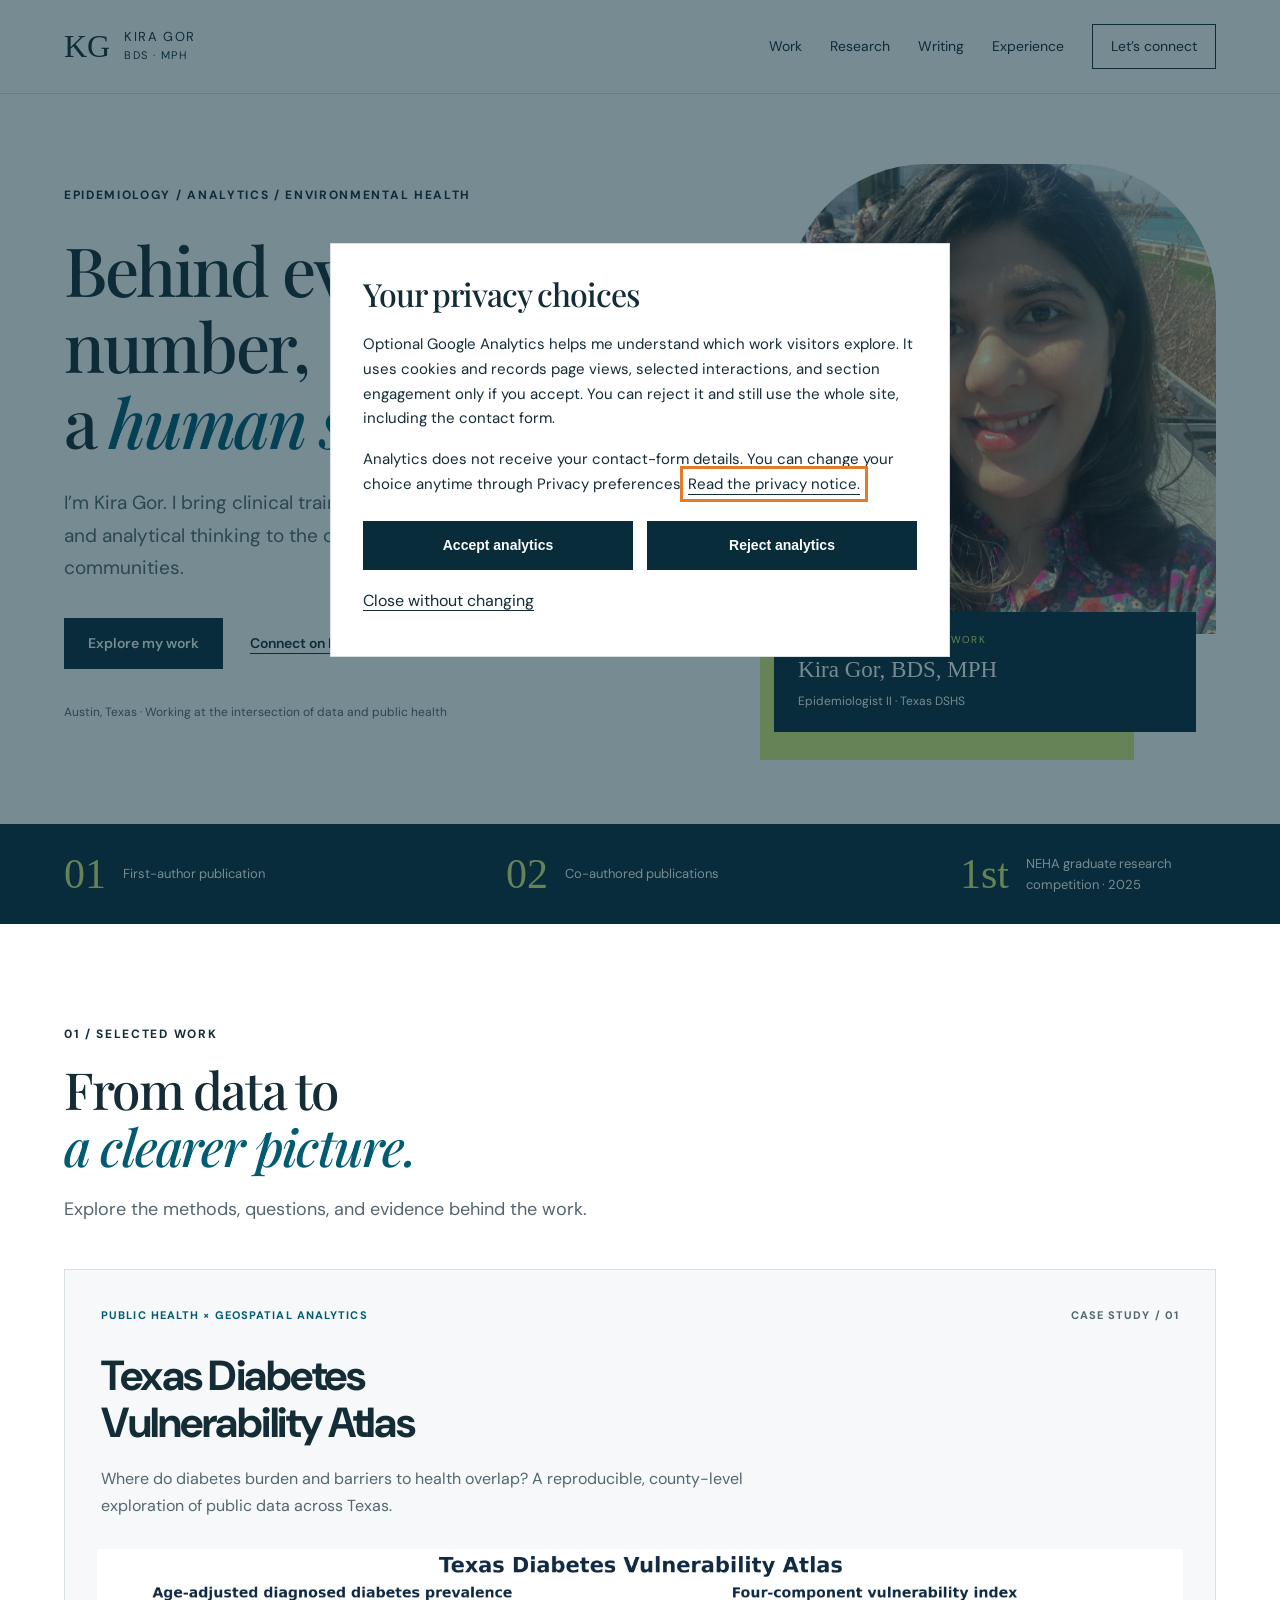
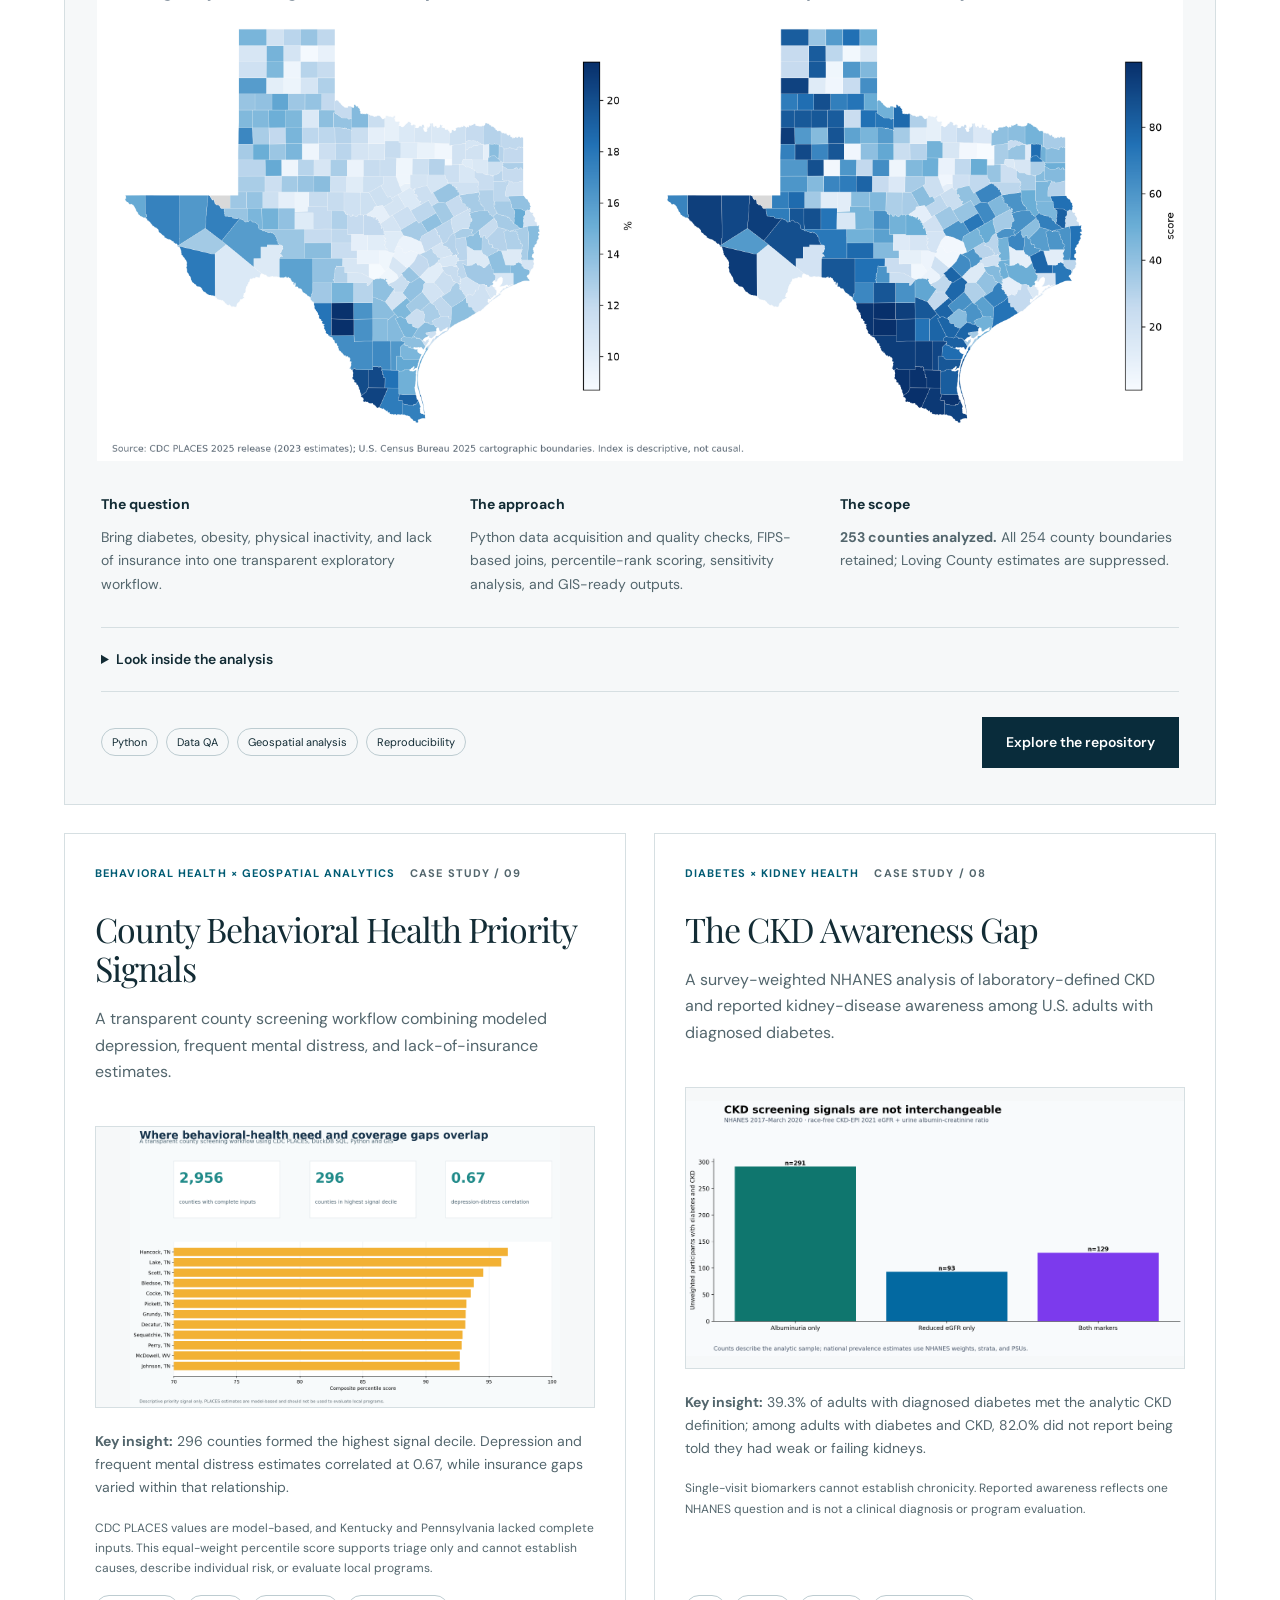
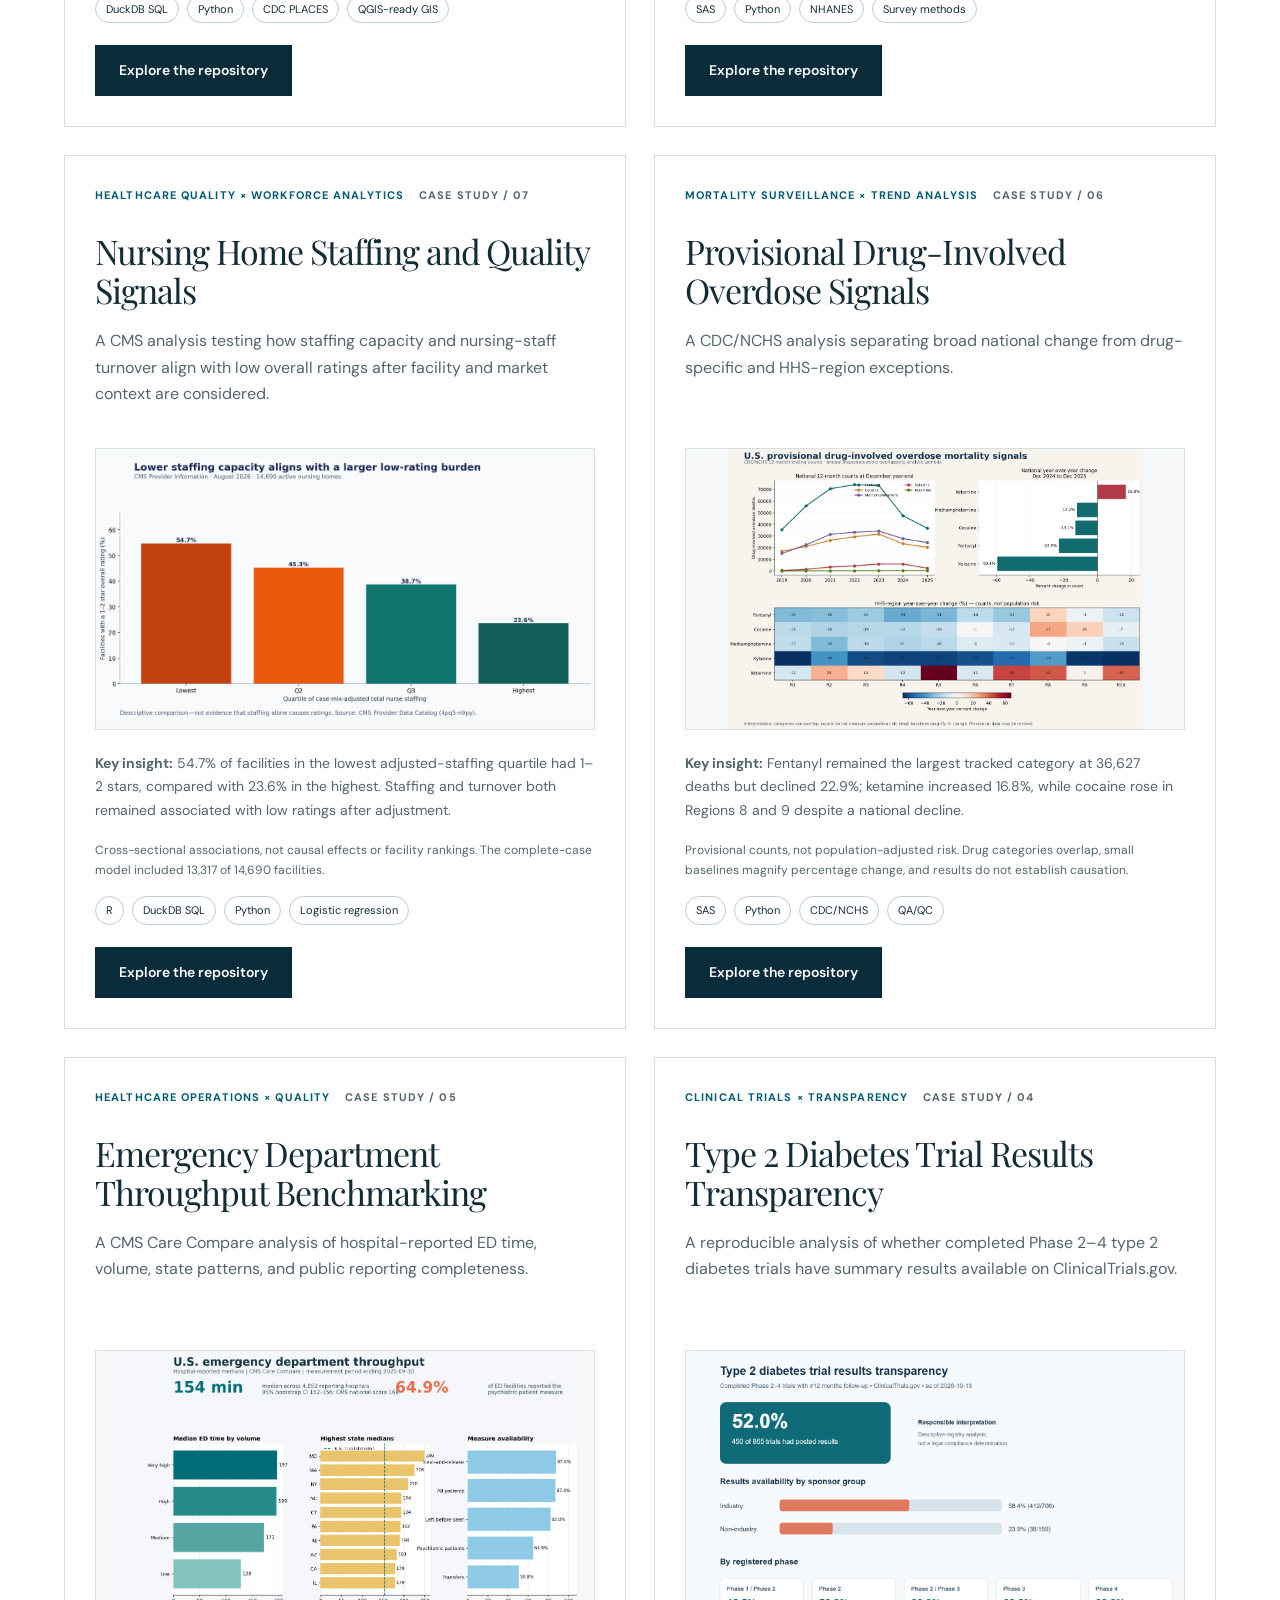
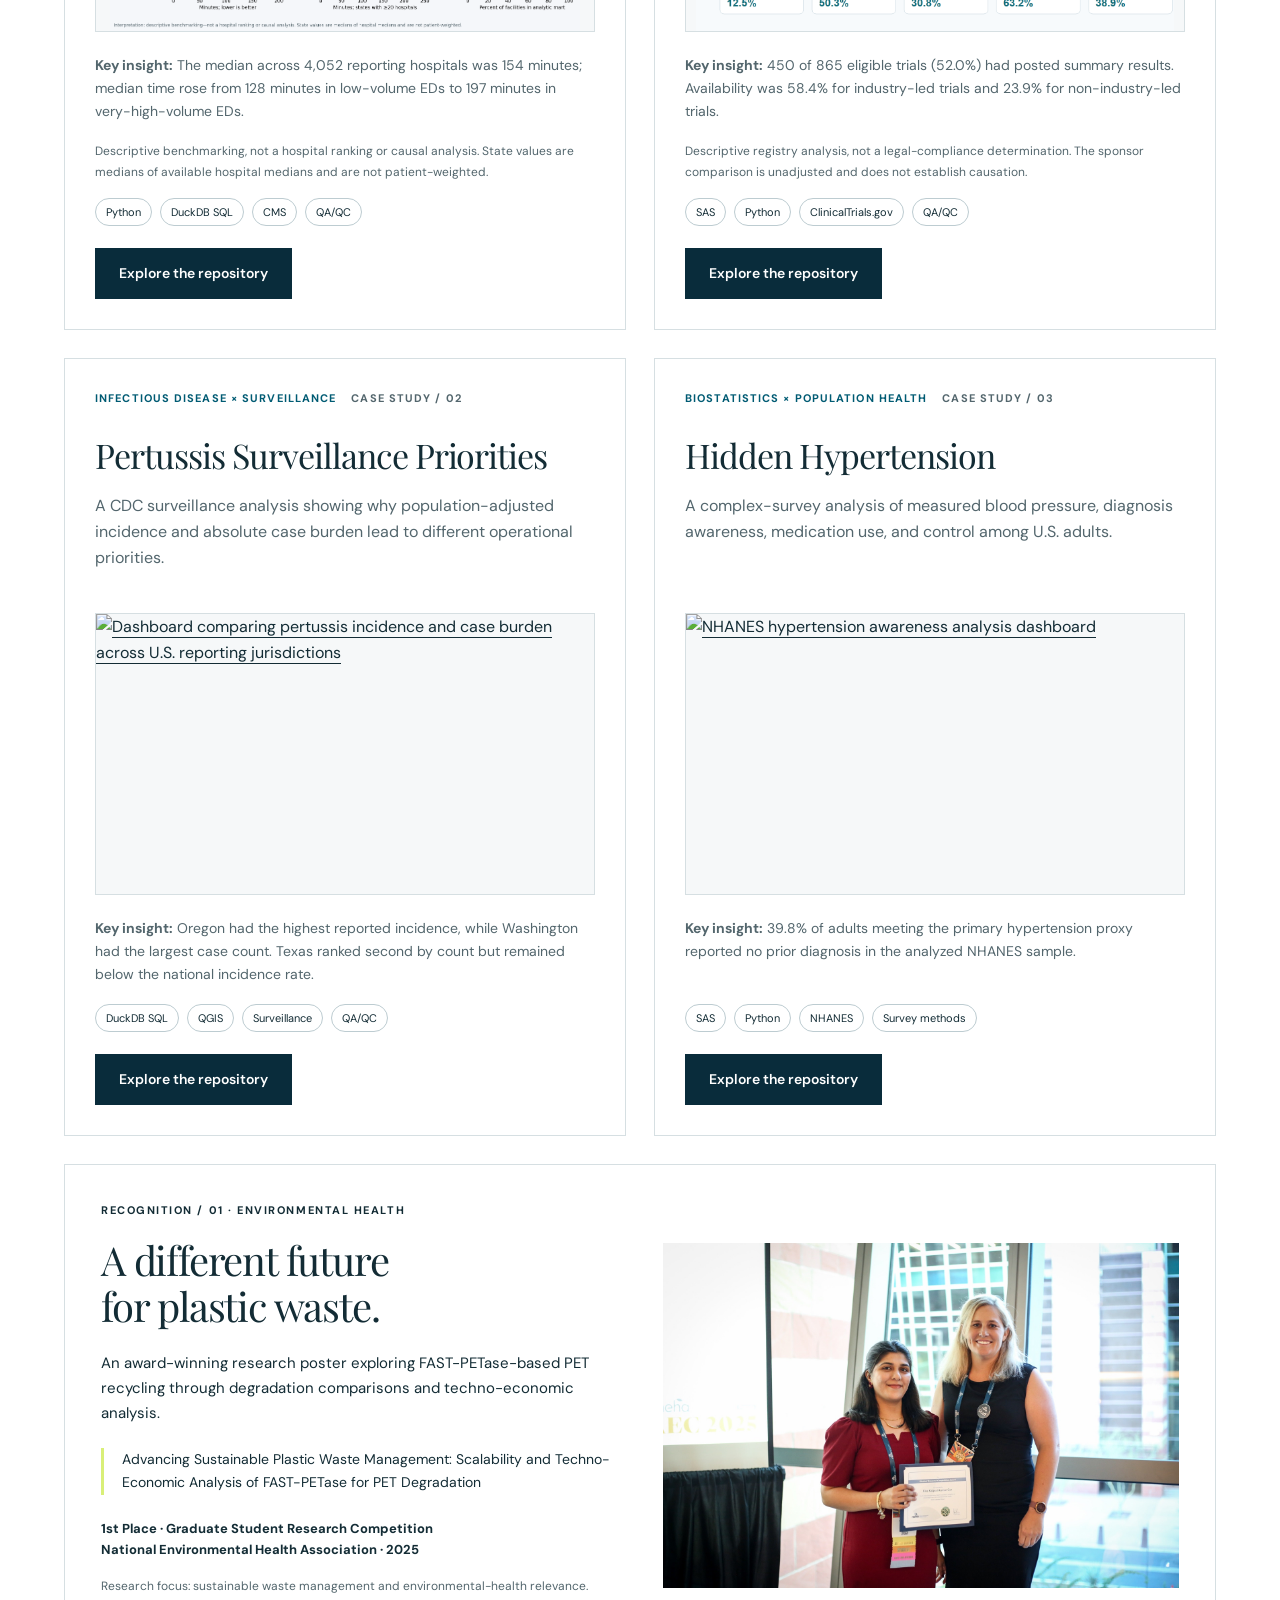
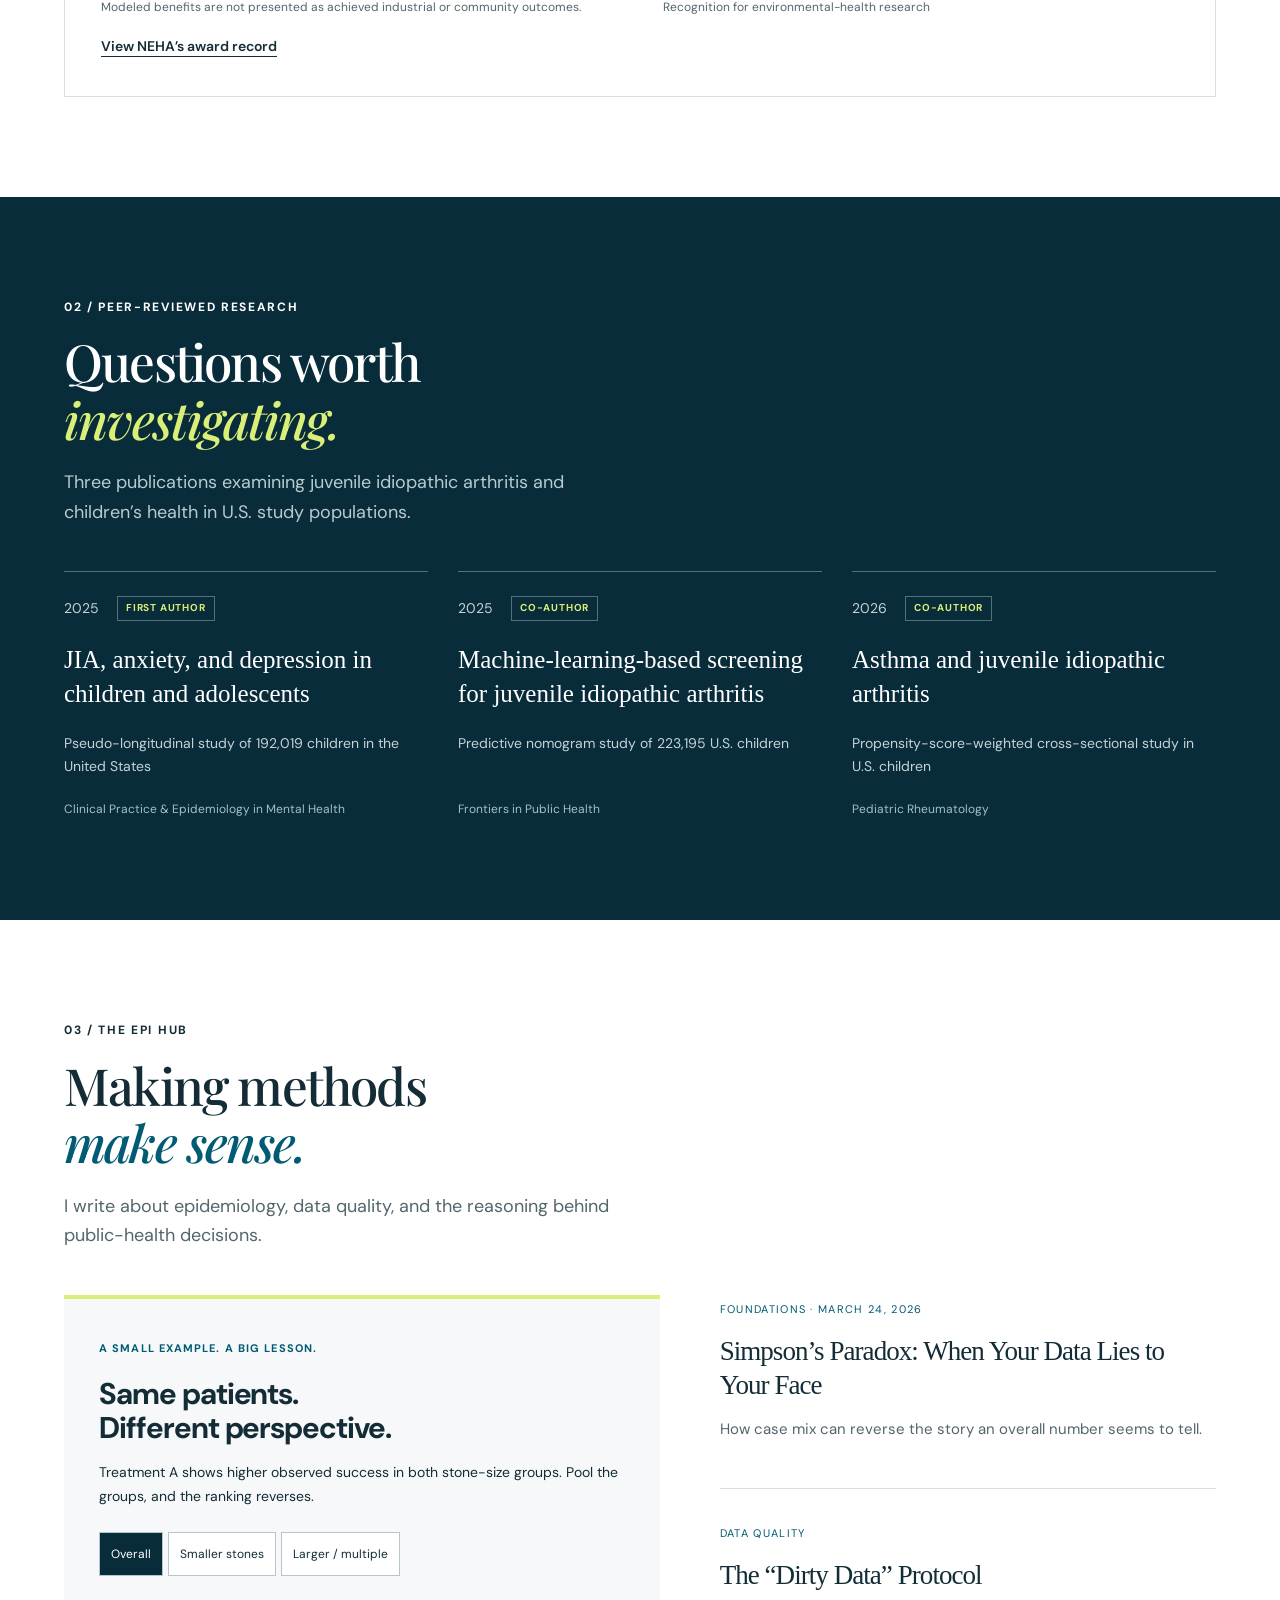
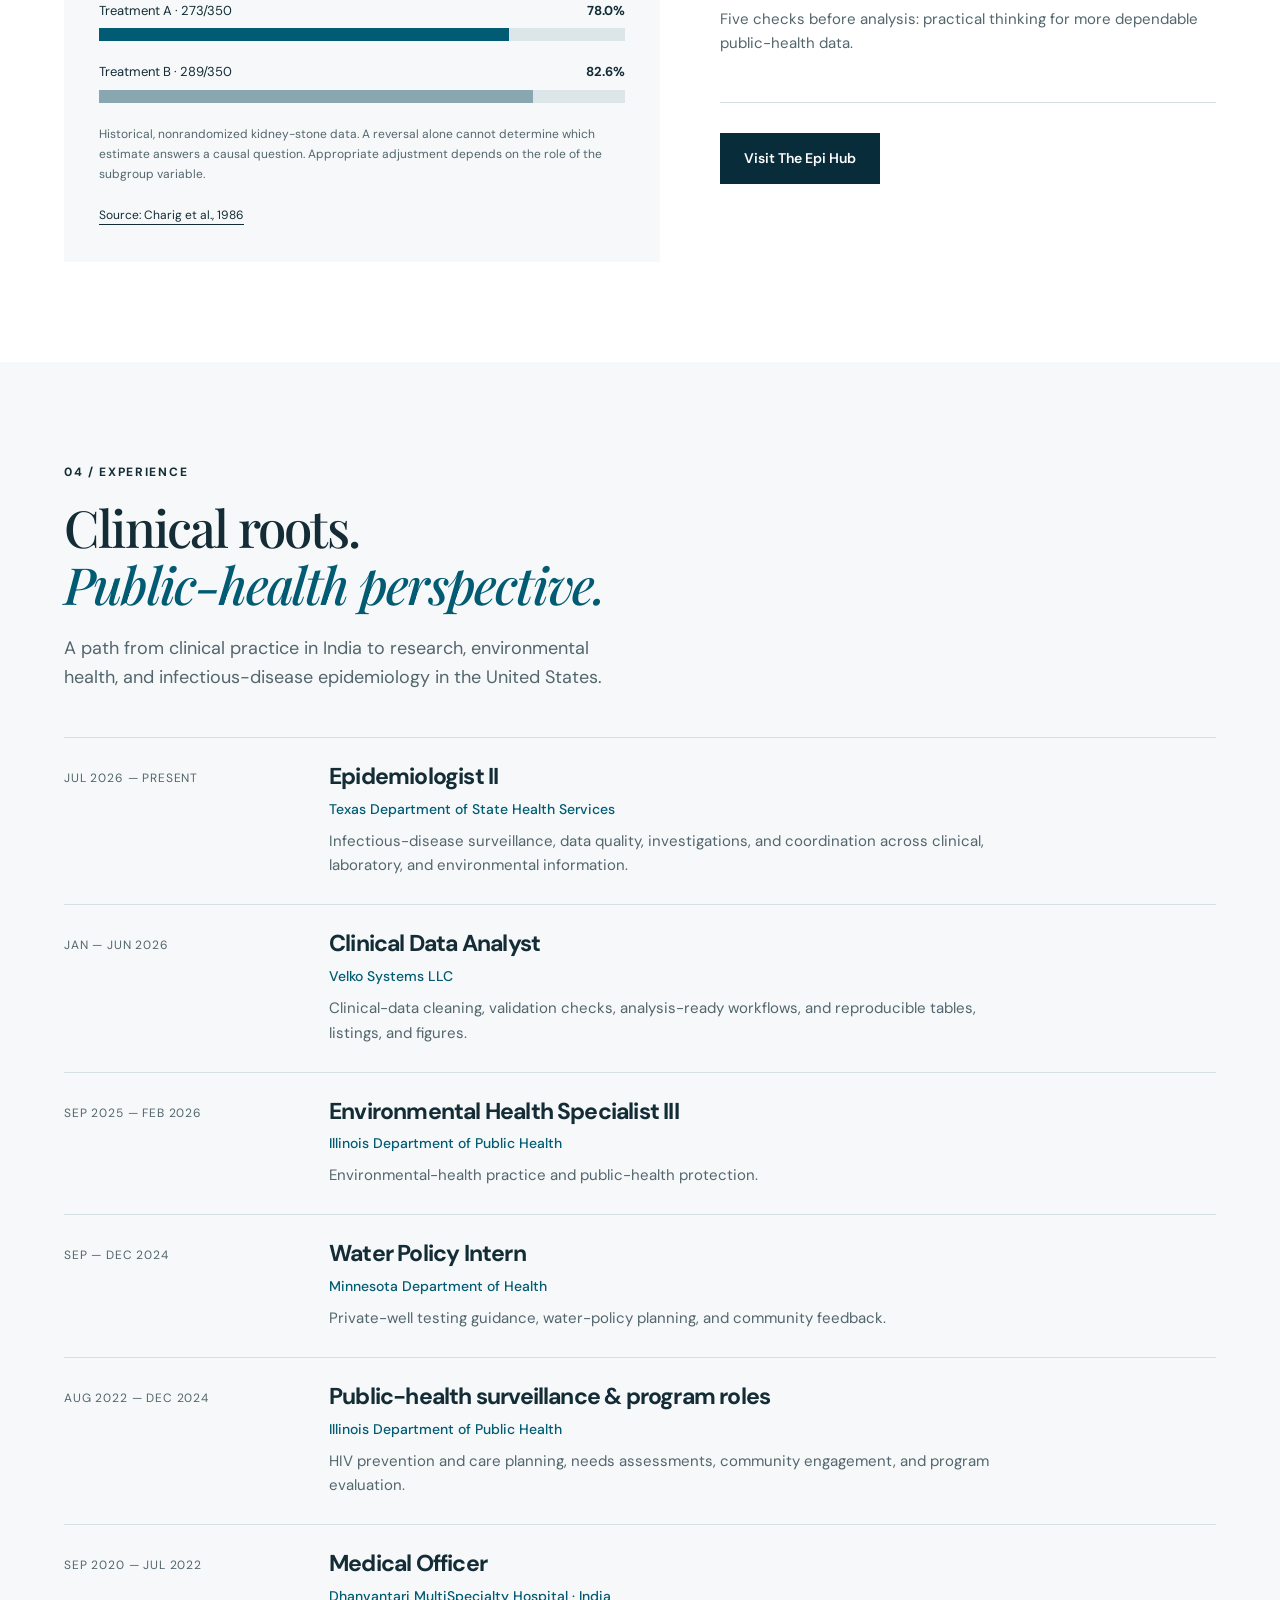
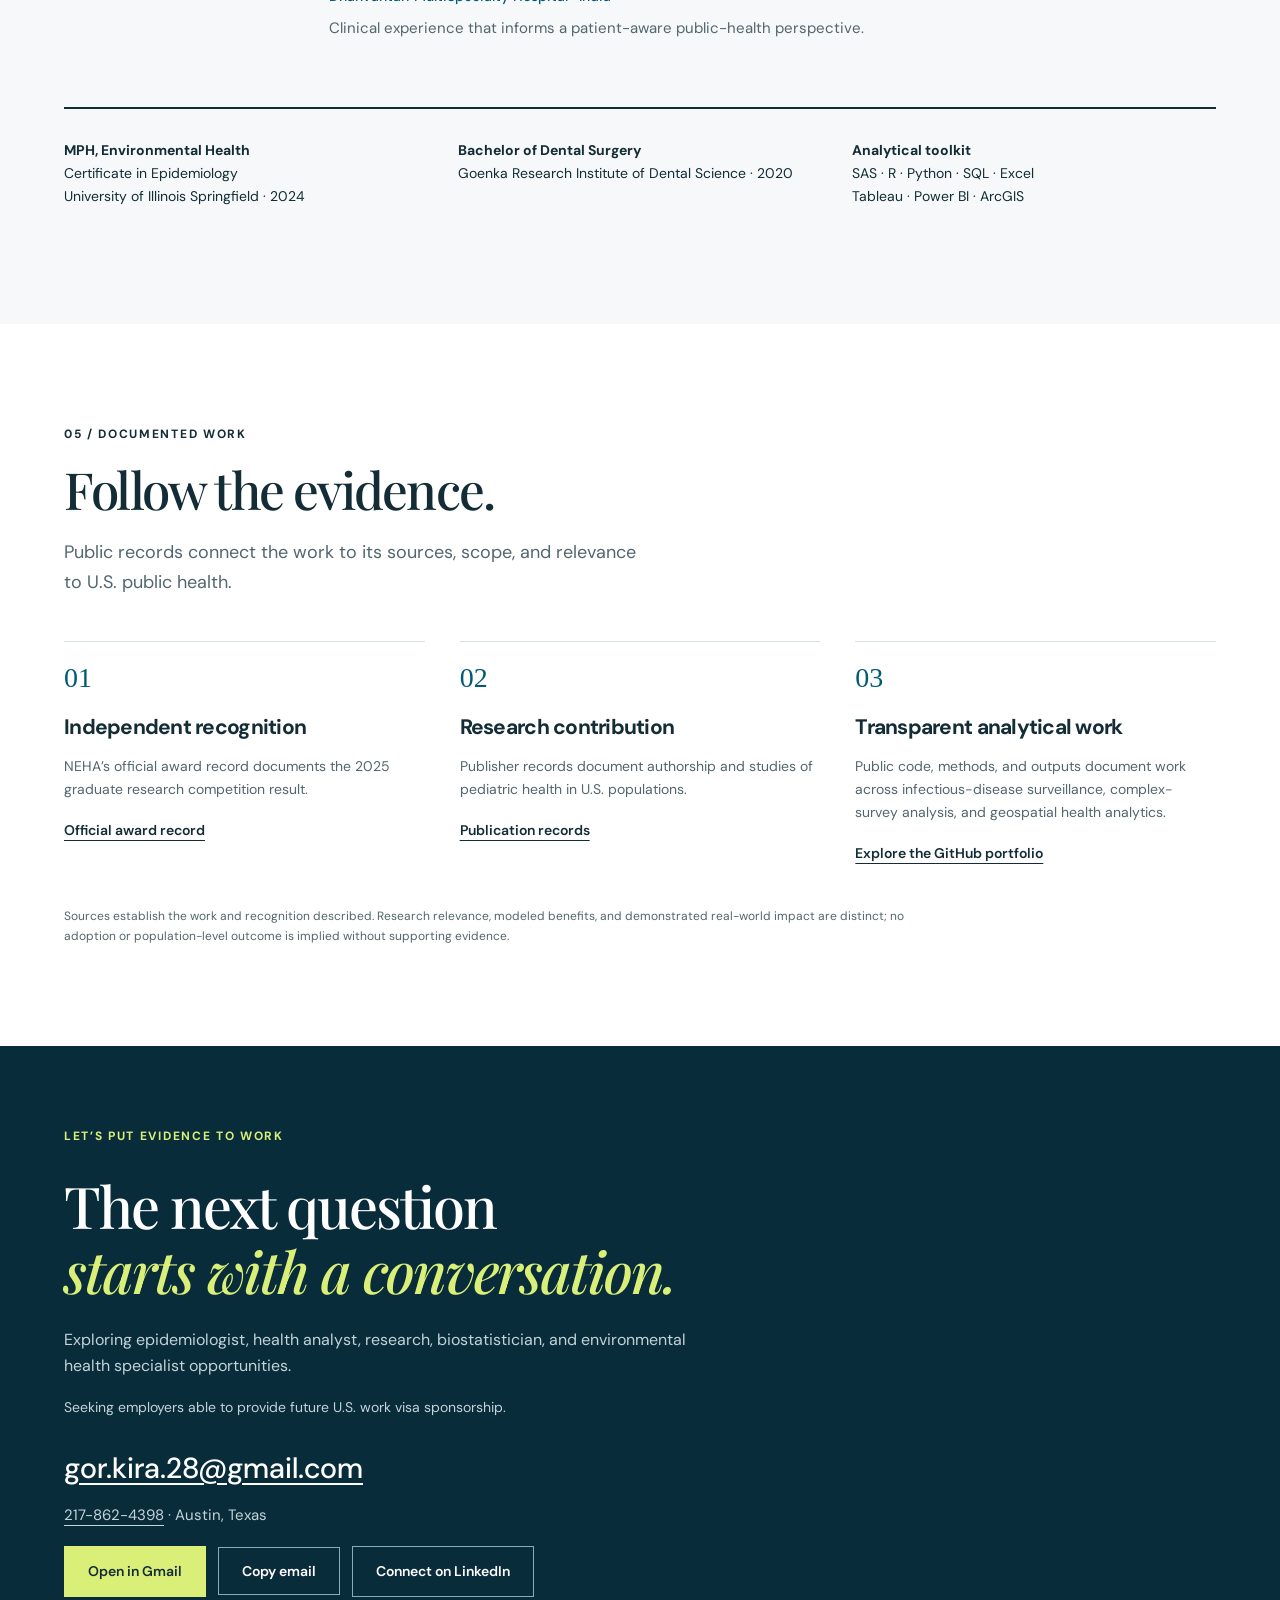
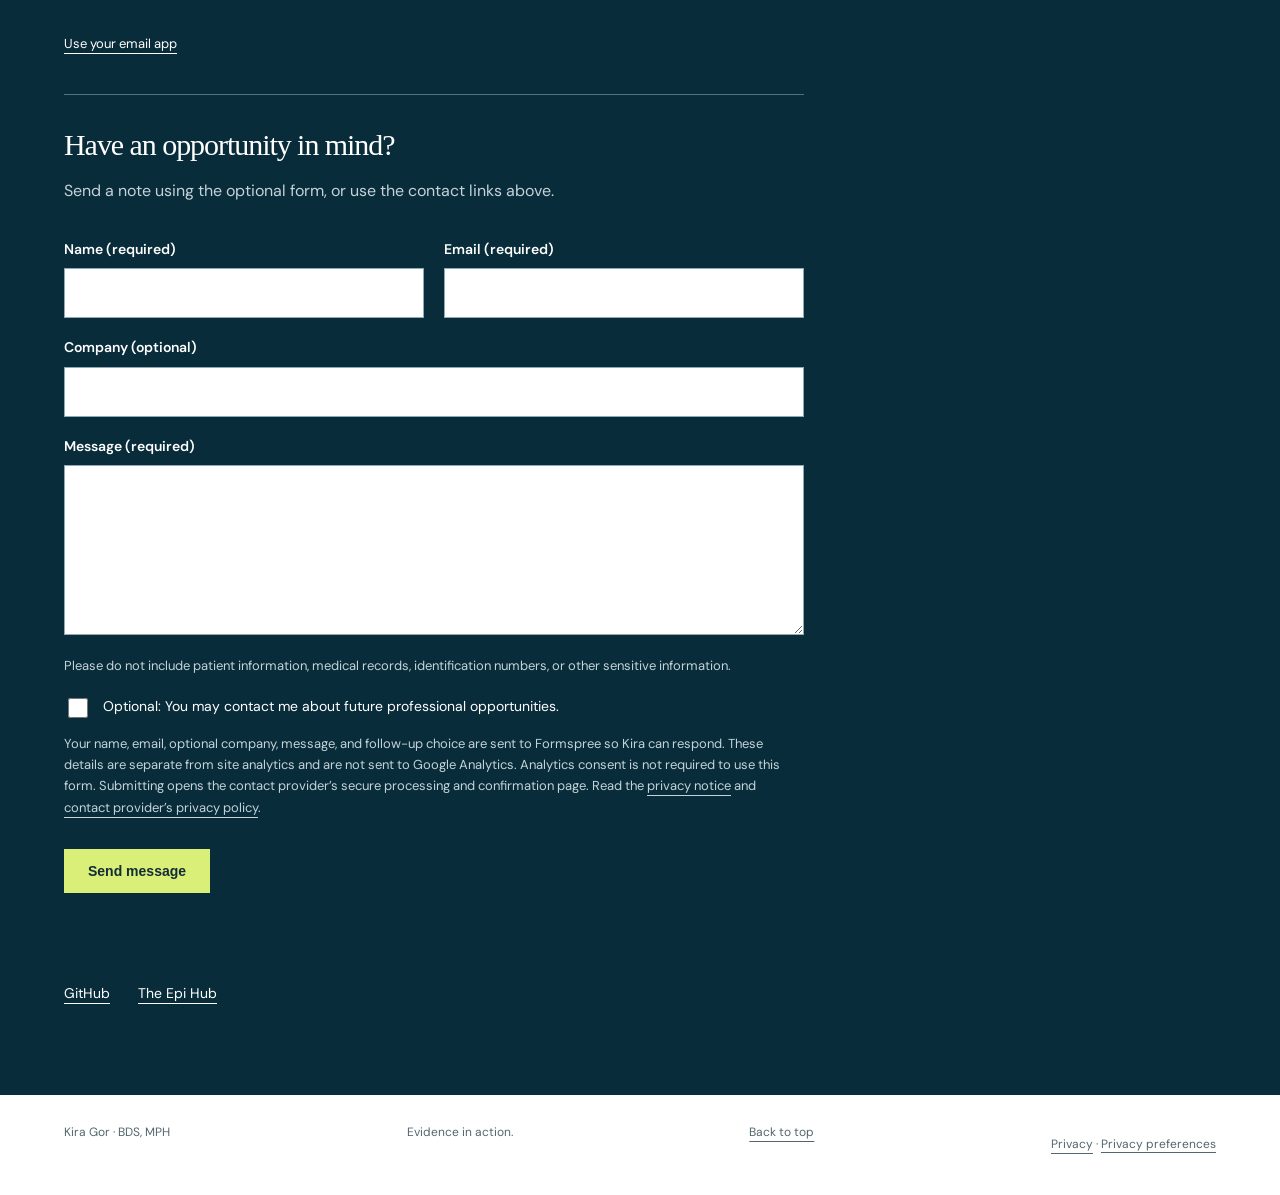
==== commit 3e9565e8: "Add CKD and behavioral health case studies" ====
--- a/index.html
+++ b/index.html
@@ -4,6 +4,26 @@
 <div class="proof-strip"><div class="wrap proof-inner"><a href="#first-author-publication"><strong>01</strong><span>First-author publication</span></a><a href="#co-authored-publications"><strong>02</strong><span>Co-authored publications</span></a><a href="#neha-recognition"><strong>1st</strong><span>NEHA graduate research competition · 2025</span></a></div></div>
 <section class="wrap section" id="work"><div class="section-head"><p class="eyebrow">01 / SELECTED WORK</p><h2>From data to<br><em>a clearer picture.</em></h2><p>Explore the methods, questions, and evidence behind the work.</p></div><article class="atlas feature"><div class="feature-top"><span class="tag">PUBLIC HEALTH × GEOSPATIAL ANALYTICS</span><span class="issue">CASE STUDY / 01</span></div><h3>Texas Diabetes<br>Vulnerability Atlas</h3><p class="feature-intro">Where do diabetes burden and barriers to health overlap? A reproducible, county-level exploration of public data across Texas.</p><a class="image-link" href="assets/texas_diabetes_vulnerability_atlas.png" data-analytics-action="project_atlas_image" target="_blank" rel="noopener" aria-label="Open full-size Texas Diabetes Vulnerability Atlas"><img src="assets/texas_diabetes_vulnerability_atlas.png" alt="Two Texas county maps comparing diagnosed diabetes prevalence and a four-component descriptive vulnerability index" loading="lazy"></a><div class="project-bottom"><div><h4>The question</h4><p>Bring diabetes, obesity, physical inactivity, and lack of insurance into one transparent exploratory workflow.</p></div><div><h4>The approach</h4><p>Python data acquisition and quality checks, FIPS-based joins, percentile-rank scoring, sensitivity analysis, and GIS-ready outputs.</p></div><div><h4>The scope</h4><p><strong>253 counties analyzed.</strong> All 254 county boundaries retained; Loving County estimates are suppressed.</p></div></div><details><summary>Look inside the analysis</summary><div class="detail-grid"><div><p>Uses CDC PLACES 2025 release (2023 estimates) and U.S. Census Bureau 2025 cartographic boundaries. Repository outputs identify 110 counties at or above both the diabetes and uninsured medians.</p><p class="caution">Descriptive and ecological, not a causal model or a clinically validated risk score. Model-based estimates, different age denominators, and equal component weights affect interpretation. Findings shown are from committed repository outputs.</p><a href="https://github.com/gorkira28/texas-diabetes-vulnerability-atlas/blob/main/METHODOLOGY.md" data-analytics-action="project_atlas_methodology" target="_blank" rel="noopener">Read the methodology</a></div><img src="assets/diabetes_uninsured_scatter.png" alt="Scatter plot showing county-level association between lack of health insurance and diabetes prevalence" loading="lazy"></div></details><div class="project-footer"><div class="chips"><span>Python</span><span>Data QA</span><span>Geospatial analysis</span><span>Reproducibility</span></div><a class="button" href="https://github.com/gorkira28/texas-diabetes-vulnerability-atlas" data-analytics-action="project_atlas_repository" target="_blank" rel="noopener">Explore the repository</a></div></article>
 <div class="project-grid" aria-label="Additional analytics case studies">
+<article class="portfolio-card">
+<div class="feature-top"><span class="tag">BEHAVIORAL HEALTH × GEOSPATIAL ANALYTICS</span><span class="issue">CASE STUDY / 09</span></div>
+<h3>County Behavioral Health Priority Signals</h3>
+<p class="feature-intro">A transparent county screening workflow combining modeled depression, frequent mental distress, and lack-of-insurance estimates.</p>
+<a class="project-image" href="assets/behavioral_health_priority_preview.png" target="_blank" rel="noopener"><img src="assets/behavioral_health_priority_preview.png" alt="Summary showing 2,956 eligible counties, 296 highest-signal counties, and the leading composite scores" loading="lazy"></a>
+<p class="project-result"><strong>Key insight:</strong> 296 counties formed the highest signal decile. Depression and frequent mental distress estimates correlated at 0.67, while insurance gaps varied within that relationship.</p>
+<p class="caution">CDC PLACES values are model-based, and Kentucky and Pennsylvania lacked complete inputs. This equal-weight percentile score supports triage only and cannot establish causes, describe individual risk, or evaluate local programs.</p>
+<div class="chips"><span>DuckDB SQL</span><span>Python</span><span>CDC PLACES</span><span>QGIS-ready GIS</span></div>
+<a class="button" href="https://github.com/gorkira28/cdc-places-behavioral-health-priorities" data-analytics-action="project_behavioral_health_repository" target="_blank" rel="noopener">Explore the repository</a>
+</article>
+<article class="portfolio-card">
+<div class="feature-top"><span class="tag">DIABETES × KIDNEY HEALTH</span><span class="issue">CASE STUDY / 08</span></div>
+<h3>The CKD Awareness Gap</h3>
+<p class="feature-intro">A survey-weighted NHANES analysis of laboratory-defined CKD and reported kidney-disease awareness among U.S. adults with diagnosed diabetes.</p>
+<a class="project-image" href="assets/ckd_awareness_preview.png" target="_blank" rel="noopener"><img src="assets/ckd_awareness_preview.png" alt="Chart showing kidney disease marker patterns among adults with diagnosed diabetes and analytic CKD" loading="lazy"></a>
+<p class="project-result"><strong>Key insight:</strong> 39.3% of adults with diagnosed diabetes met the analytic CKD definition; among adults with diabetes and CKD, 82.0% did not report being told they had weak or failing kidneys.</p>
+<p class="caution">Single-visit biomarkers cannot establish chronicity. Reported awareness reflects one NHANES question and is not a clinical diagnosis or program evaluation.</p>
+<div class="chips"><span>SAS</span><span>Python</span><span>NHANES</span><span>Survey methods</span></div>
+<a class="button" href="https://github.com/gorkira28/nhanes-diabetes-ckd-awareness-gap" data-analytics-action="project_ckd_awareness_repository" target="_blank" rel="noopener">Explore the repository</a>
+</article>
 <article class="portfolio-card">
 <div class="feature-top"><span class="tag">HEALTHCARE QUALITY × WORKFORCE ANALYTICS</span><span class="issue">CASE STUDY / 07</span></div>
 <h3>Nursing Home Staffing and Quality Signals</h3>
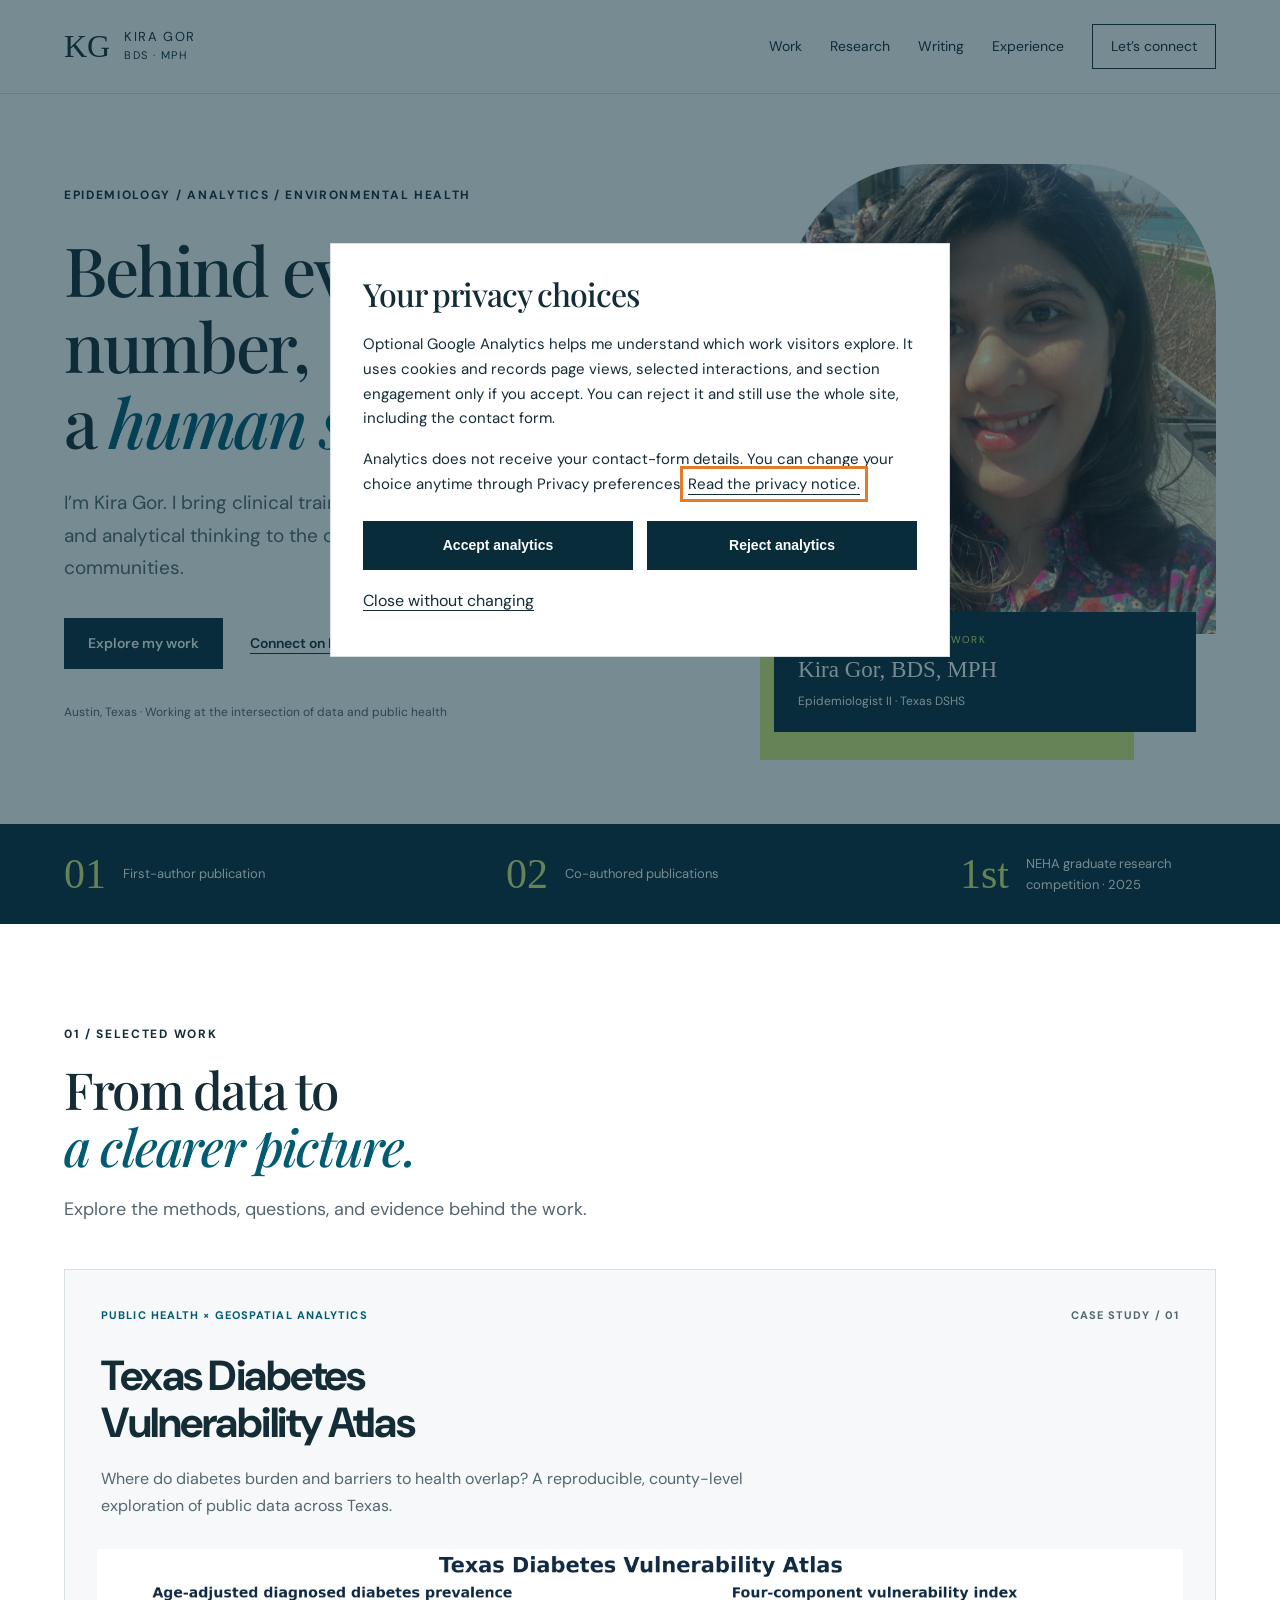
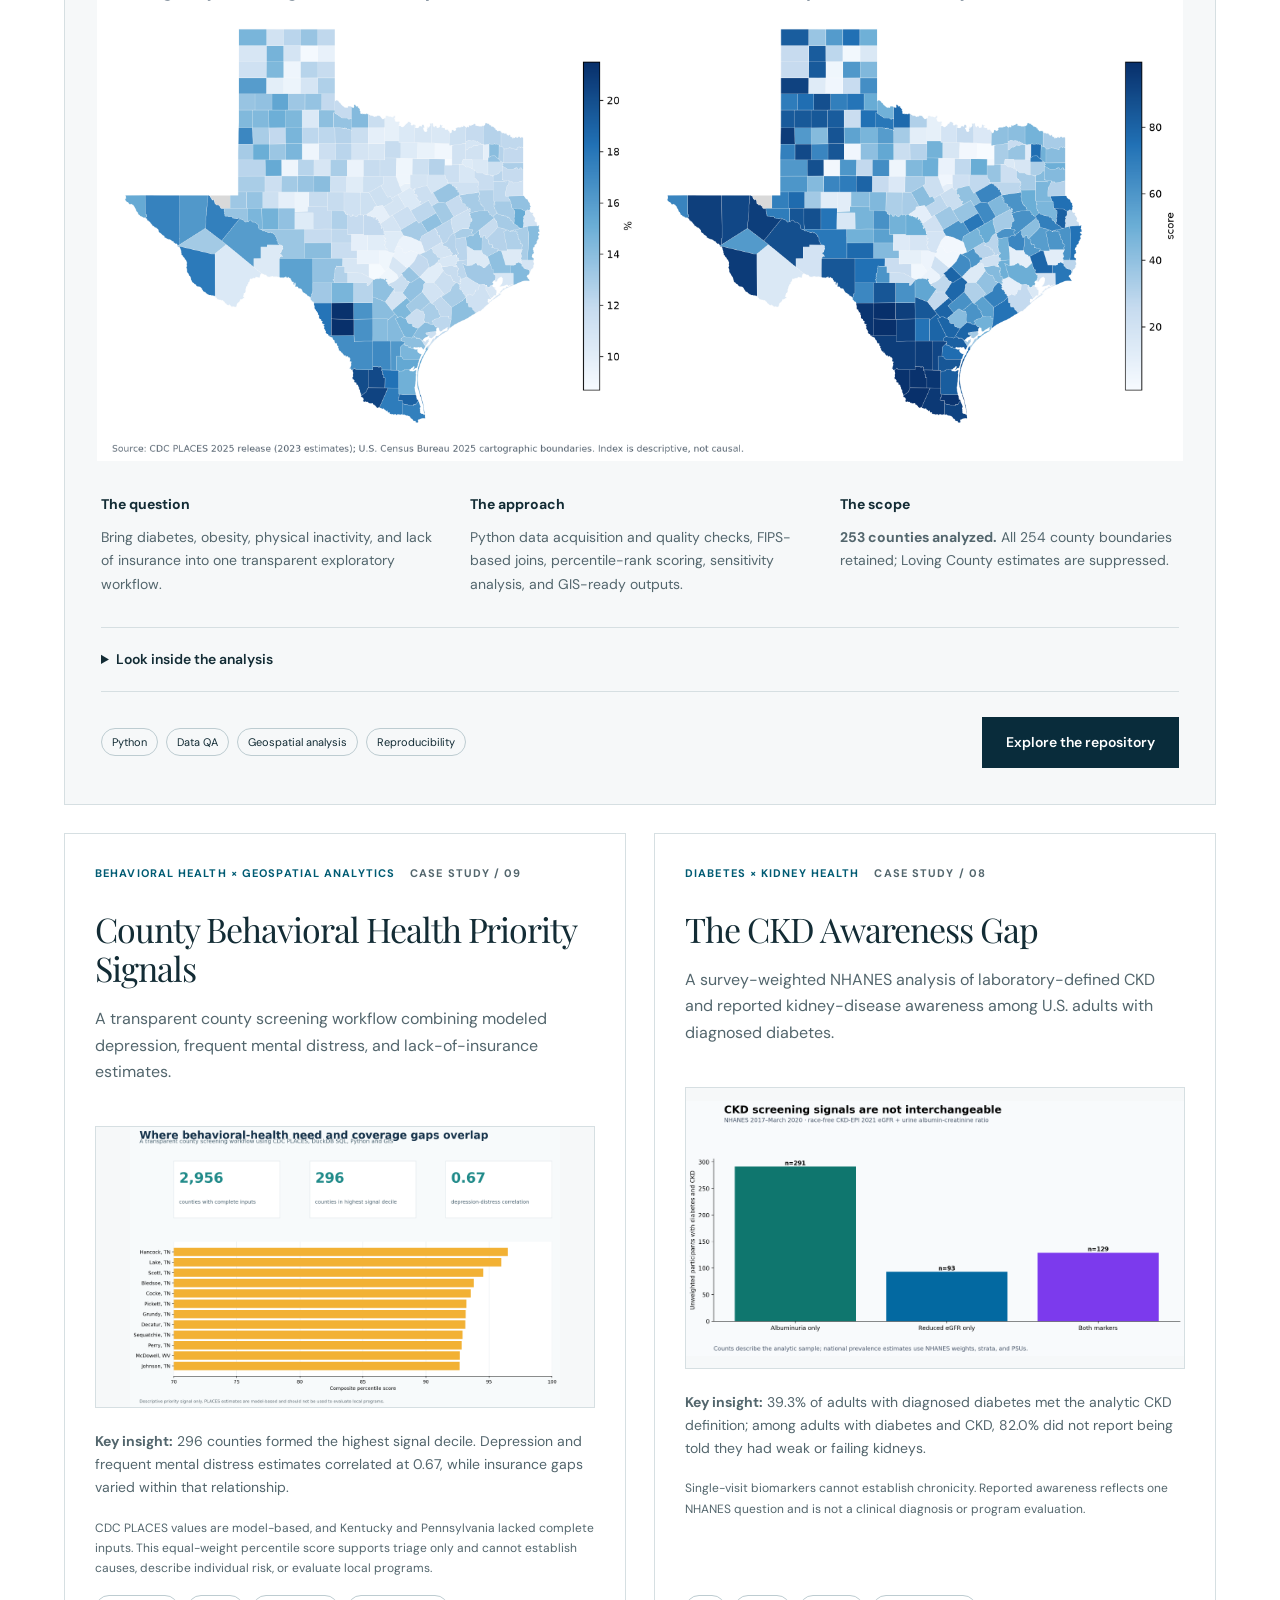
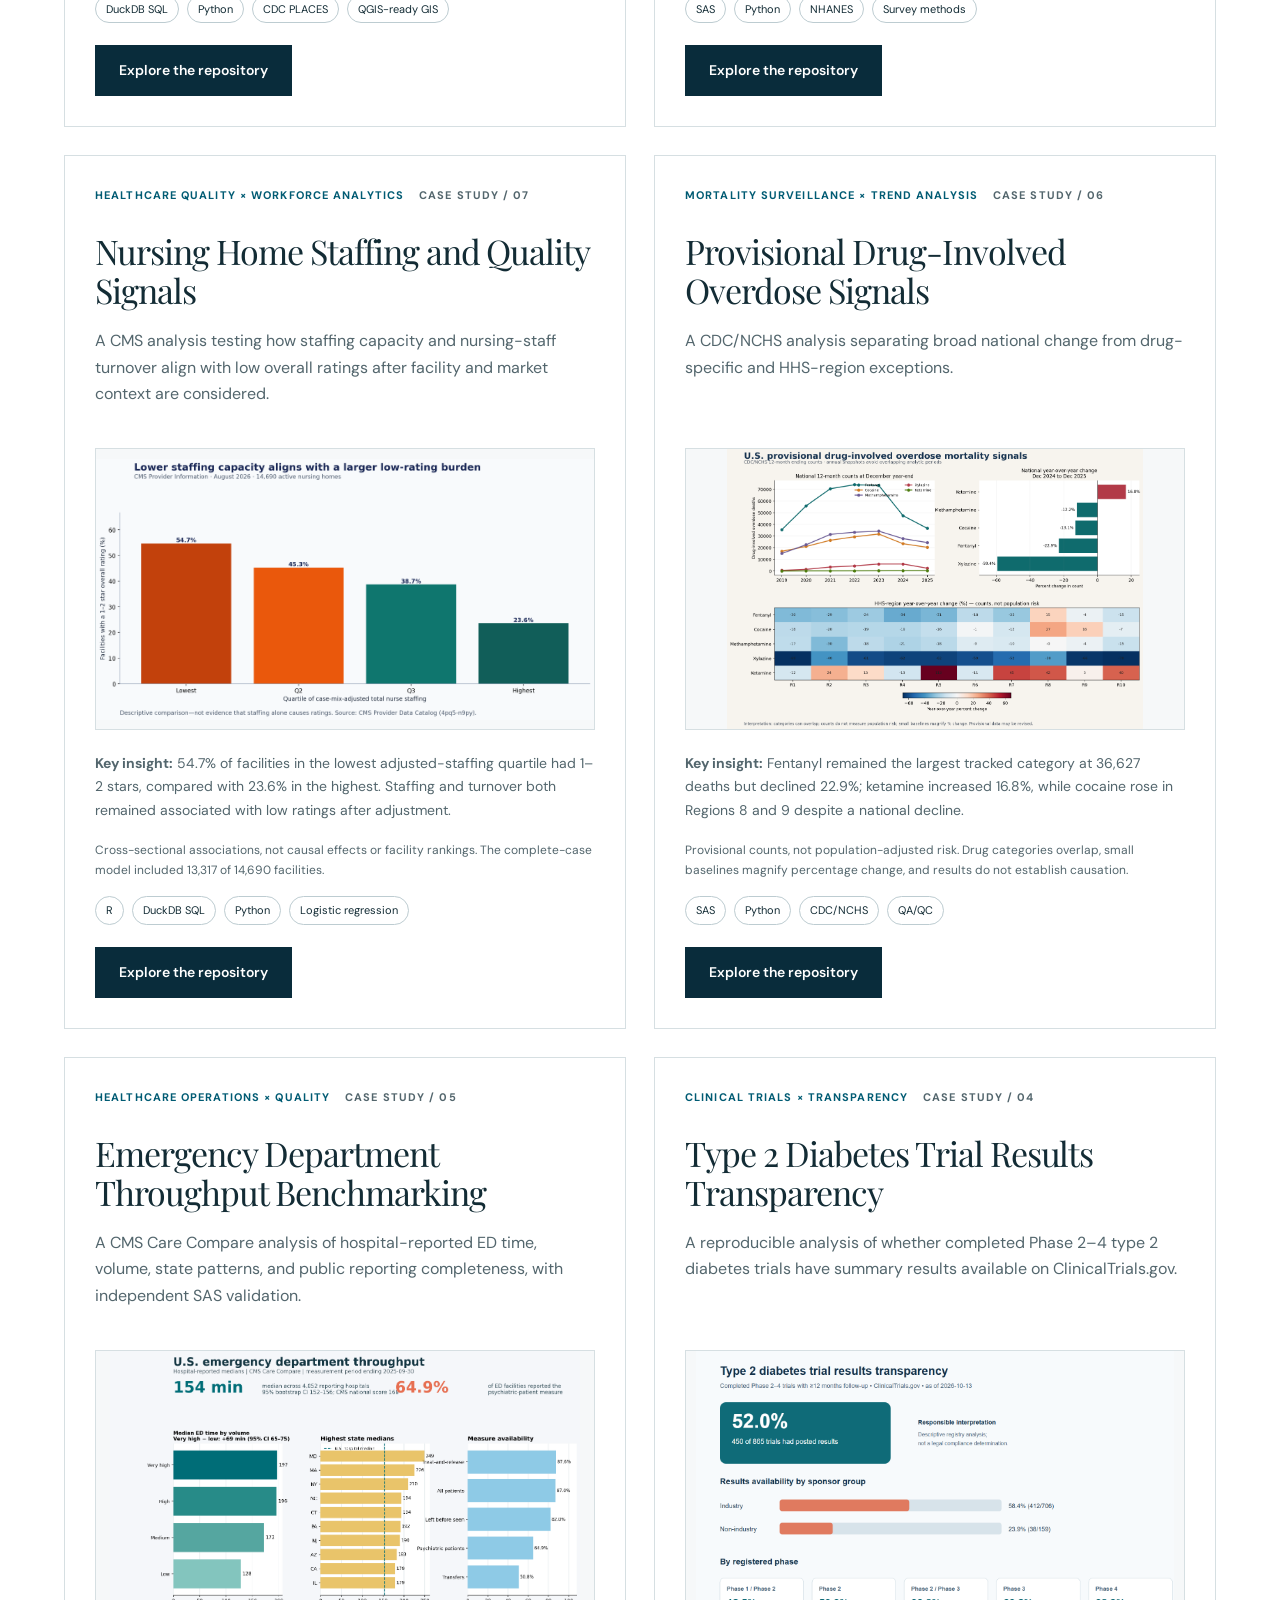
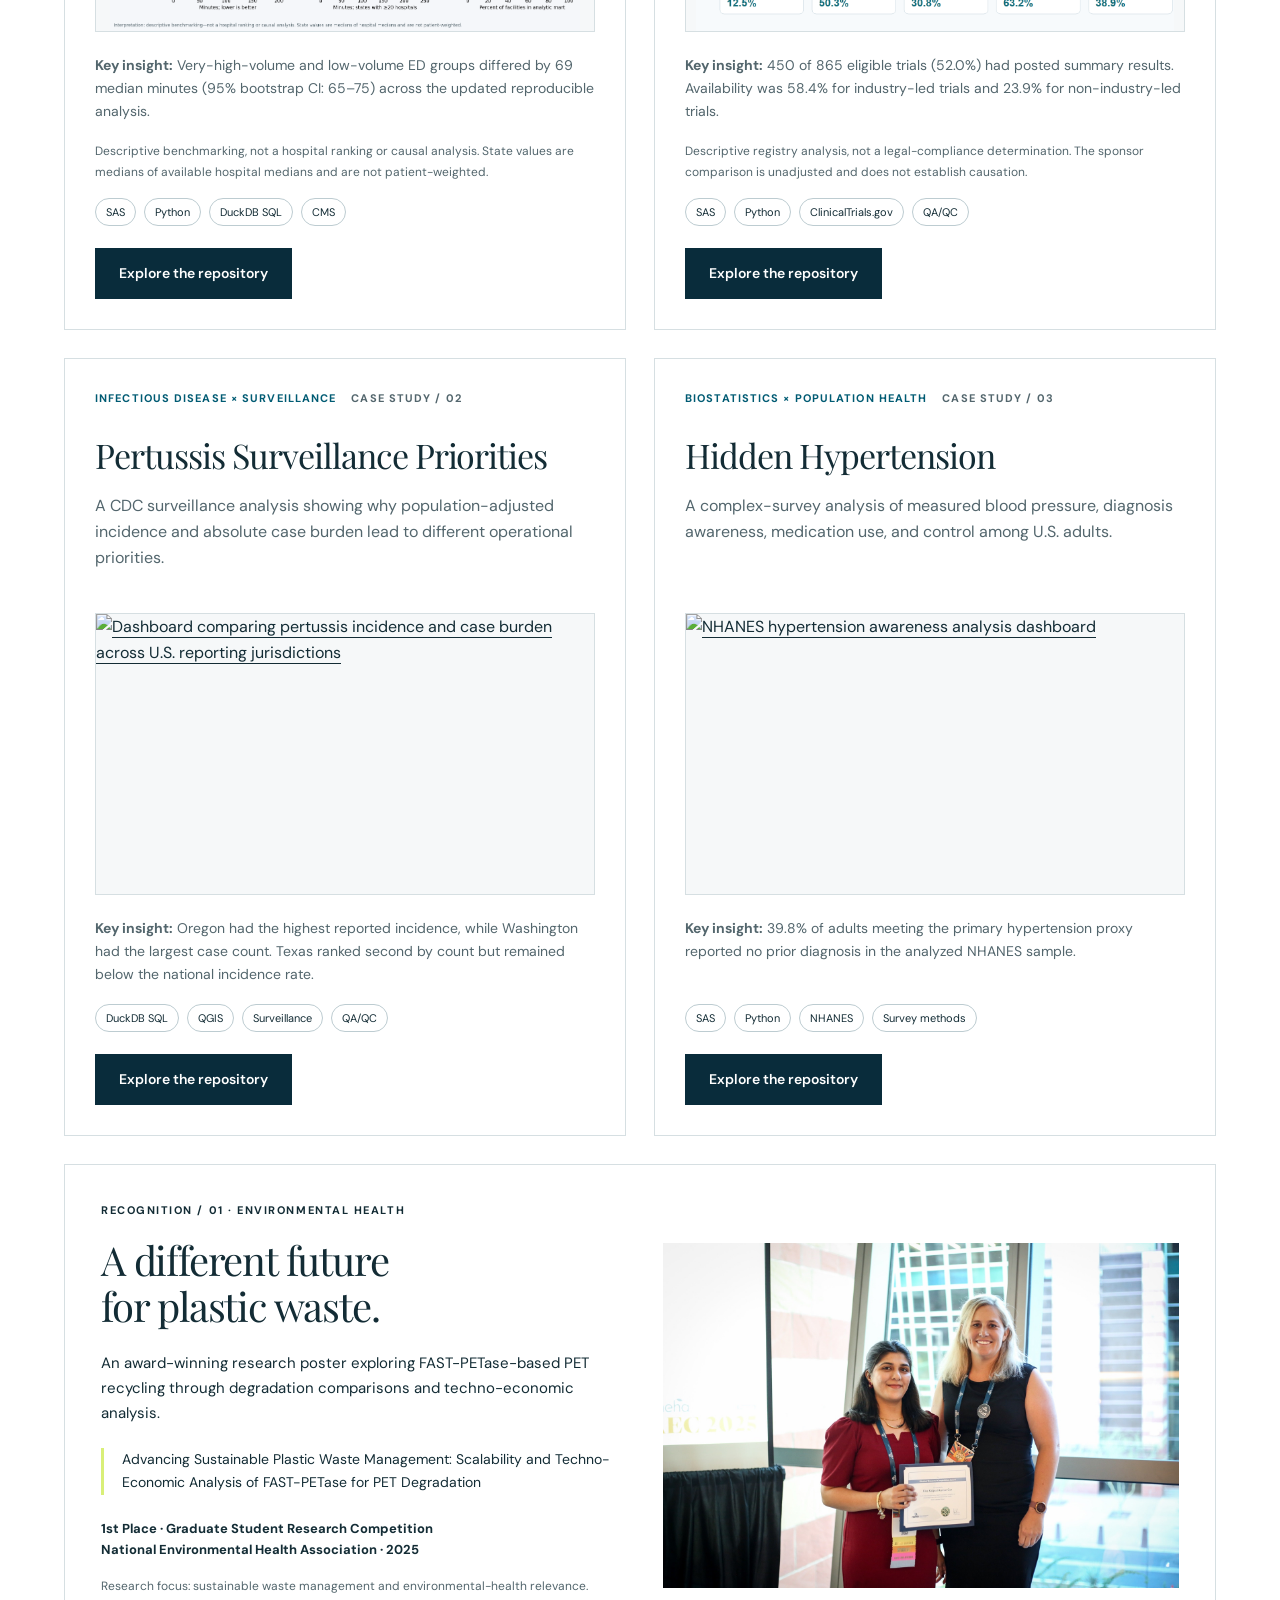
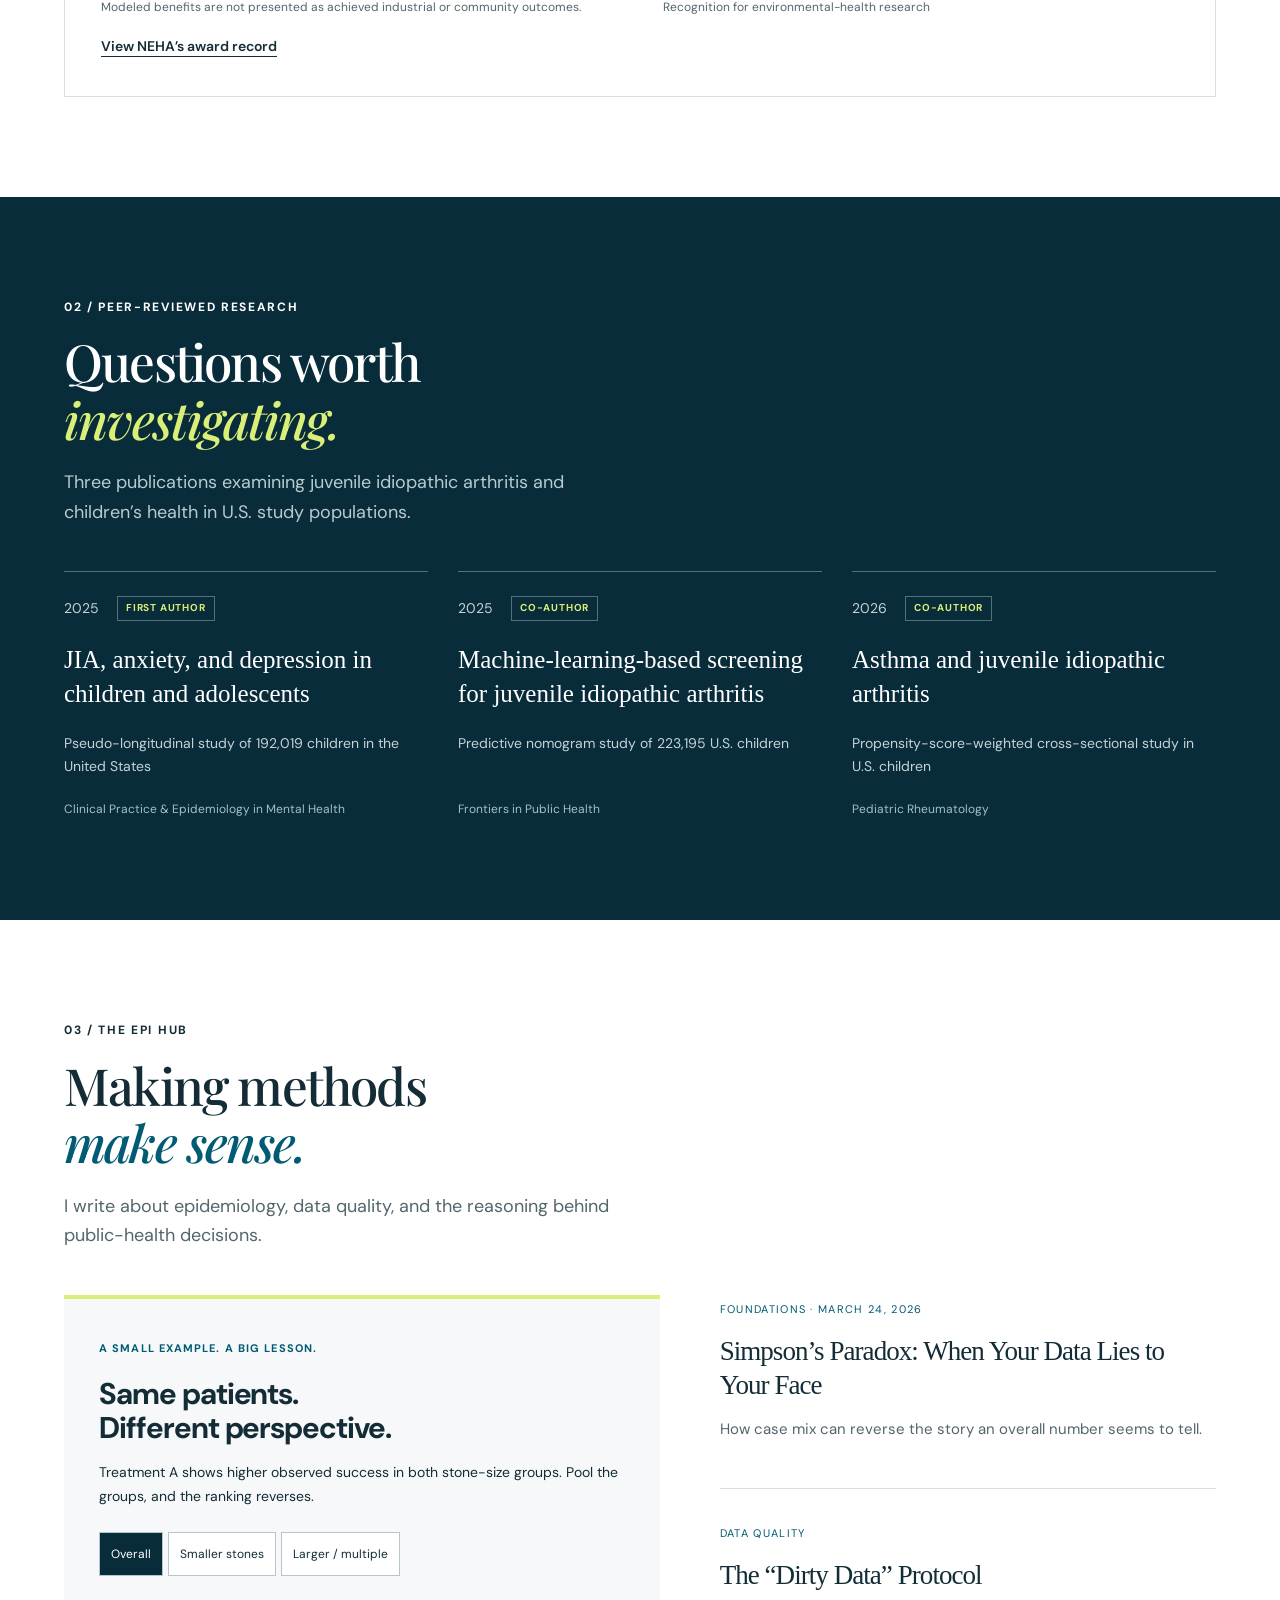
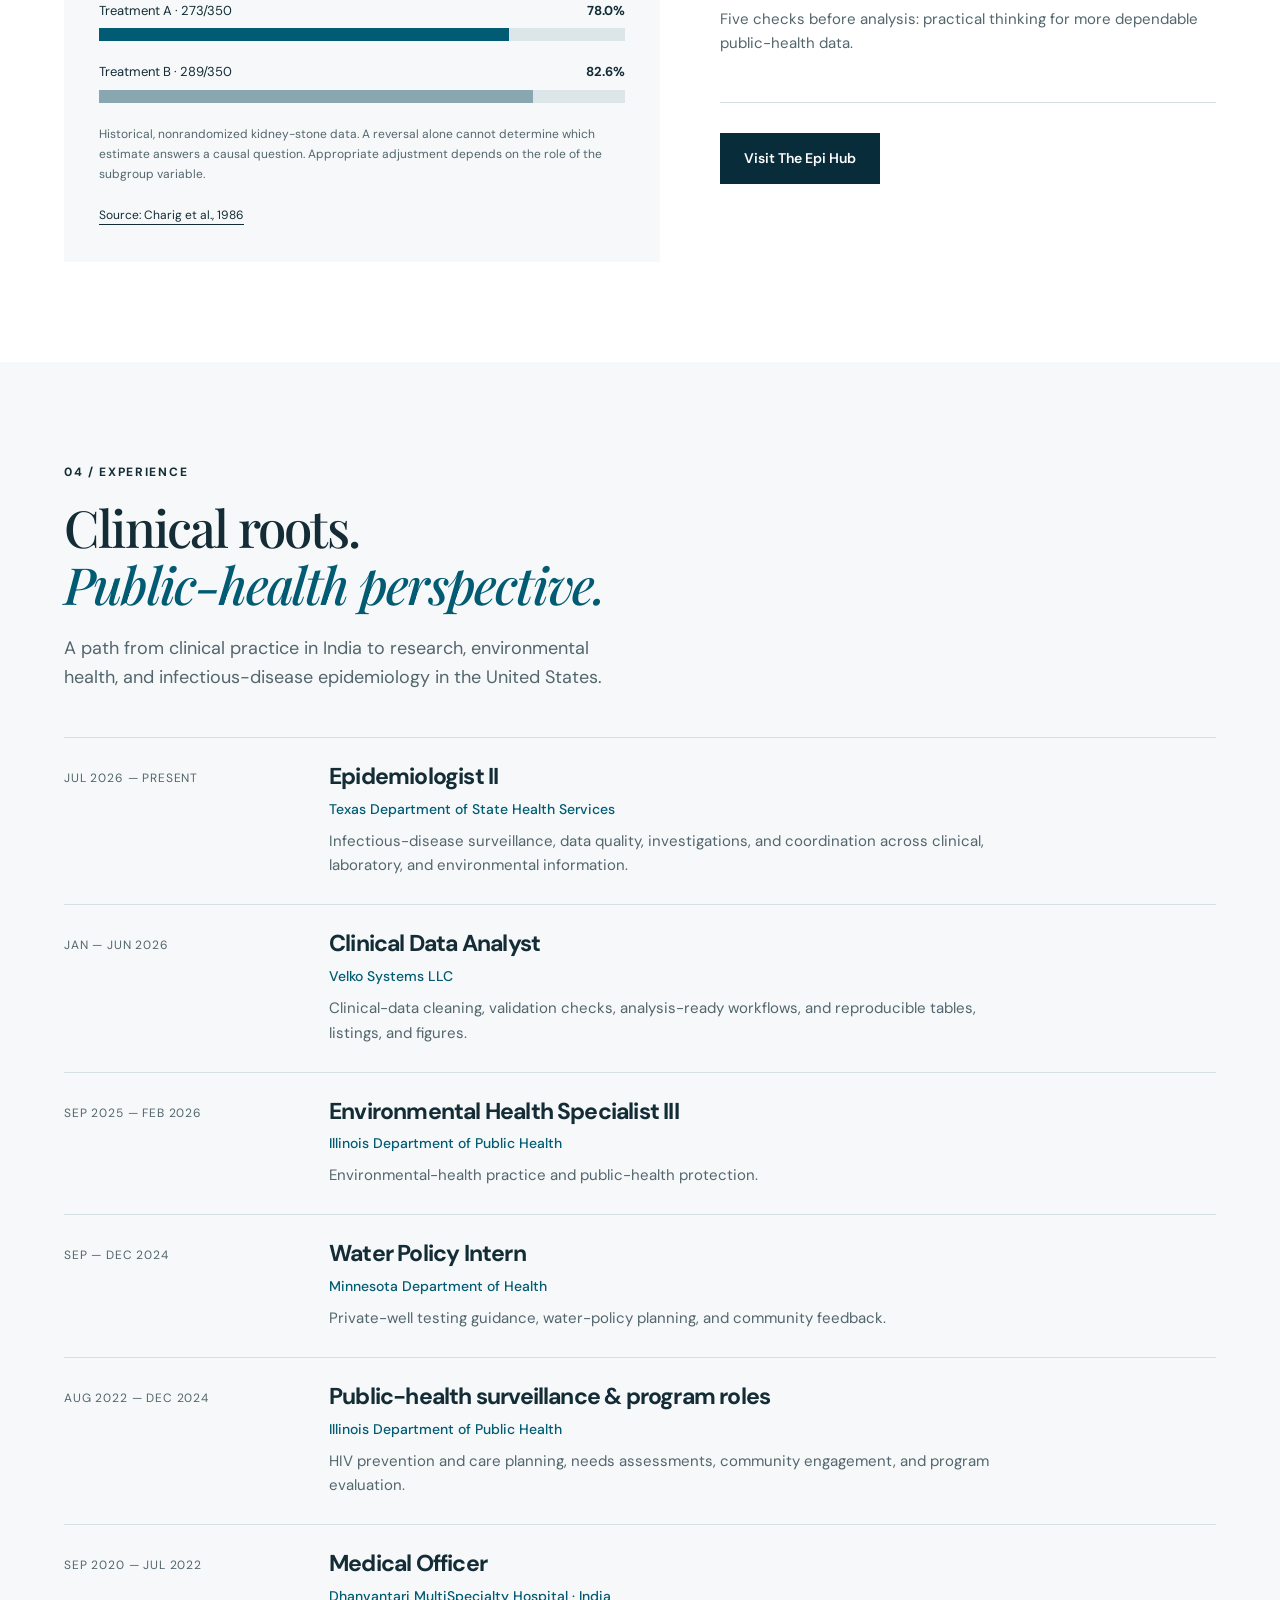
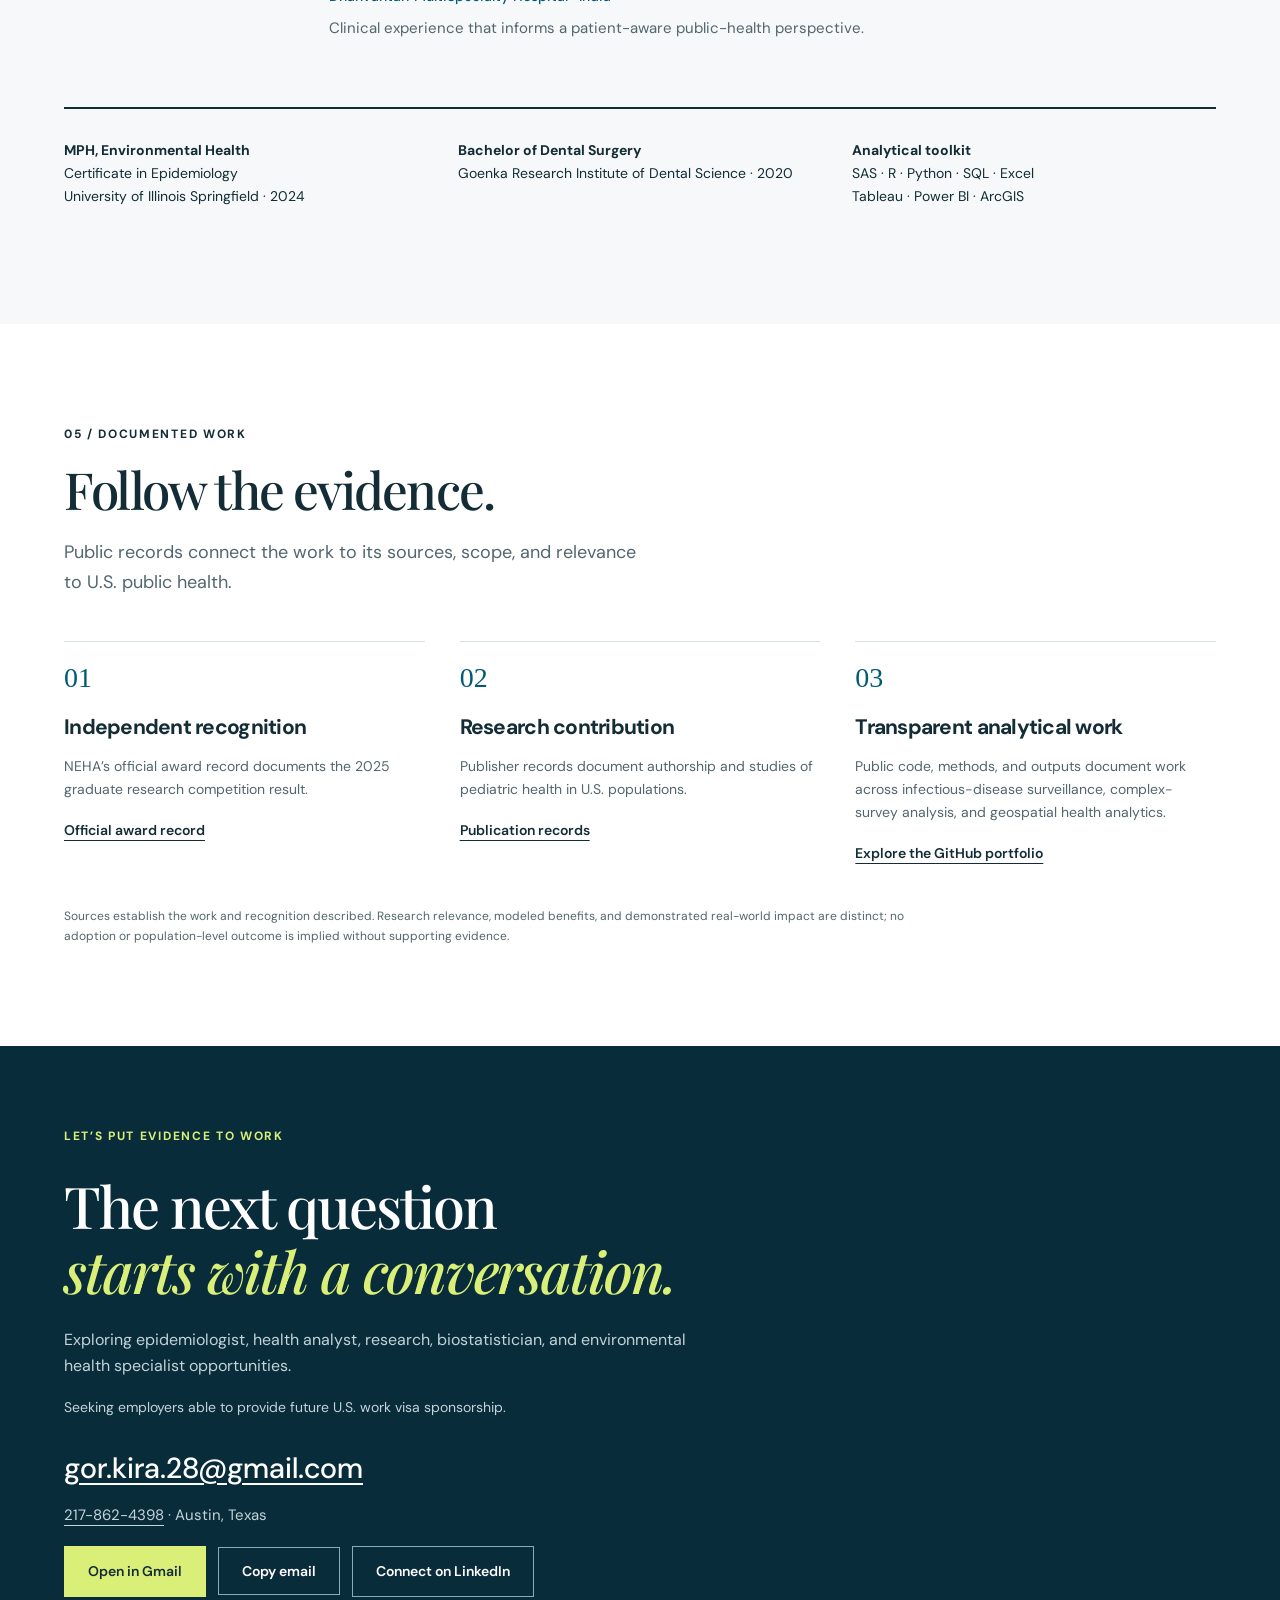
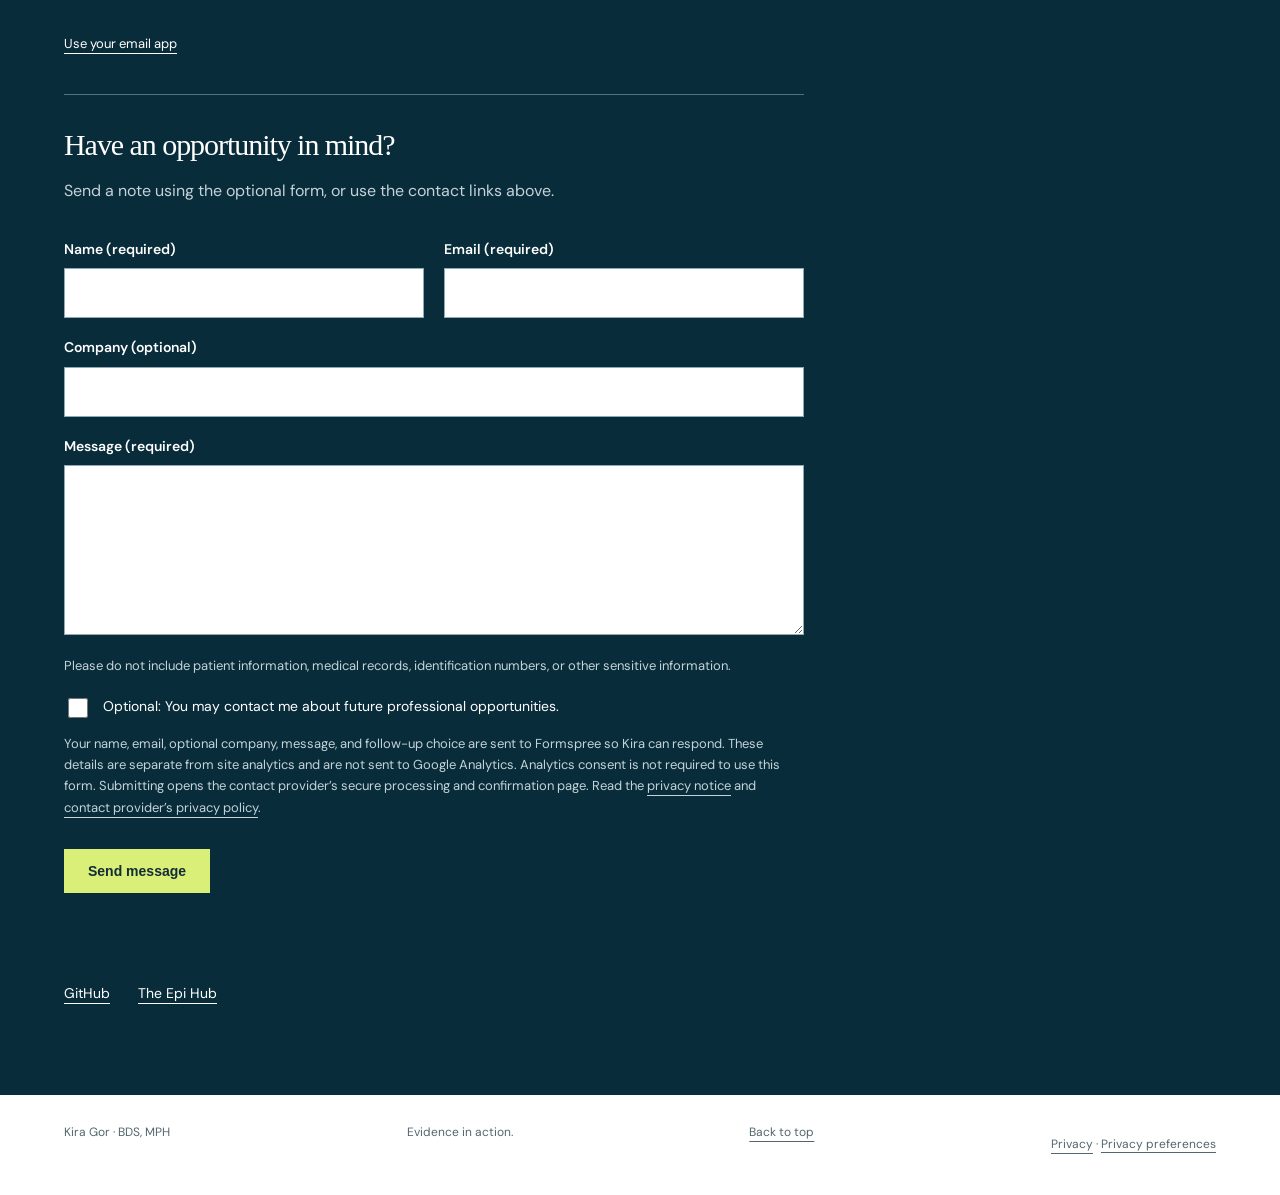
==== commit 5410ab8b: "Update ED throughput case study with SAS validation" ====
--- a/index.html
+++ b/index.html
@@ -47,11 +47,11 @@
 <article class="portfolio-card">
 <div class="feature-top"><span class="tag">HEALTHCARE OPERATIONS × QUALITY</span><span class="issue">CASE STUDY / 05</span></div>
 <h3>Emergency Department Throughput Benchmarking</h3>
-<p class="feature-intro">A CMS Care Compare analysis of hospital-reported ED time, volume, state patterns, and public reporting completeness.</p>
+<p class="feature-intro">A CMS Care Compare analysis of hospital-reported ED time, volume, state patterns, and public reporting completeness, with independent SAS validation.</p>
 <a class="project-image" href="assets/cms_ed_throughput_dashboard.png" target="_blank" rel="noopener"><img src="assets/cms_ed_throughput_dashboard.png" alt="Dashboard showing U.S. emergency department throughput benchmarks and reporting availability" loading="lazy"></a>
-<p class="project-result"><strong>Key insight:</strong> The median across 4,052 reporting hospitals was 154 minutes; median time rose from 128 minutes in low-volume EDs to 197 minutes in very-high-volume EDs.</p>
+<p class="project-result"><strong>Key insight:</strong> Very-high-volume and low-volume ED groups differed by 69 median minutes (95% bootstrap CI: 65–75) across the updated reproducible analysis.</p>
 <p class="caution">Descriptive benchmarking, not a hospital ranking or causal analysis. State values are medians of available hospital medians and are not patient-weighted.</p>
-<div class="chips"><span>Python</span><span>DuckDB SQL</span><span>CMS</span><span>QA/QC</span></div>
+<div class="chips"><span>SAS</span><span>Python</span><span>DuckDB SQL</span><span>CMS</span></div>
 <a class="button" href="https://github.com/gorkira28/cms-ed-throughput-benchmarking" target="_blank" rel="noopener">Explore the repository</a>
 </article>
 <article class="portfolio-card">
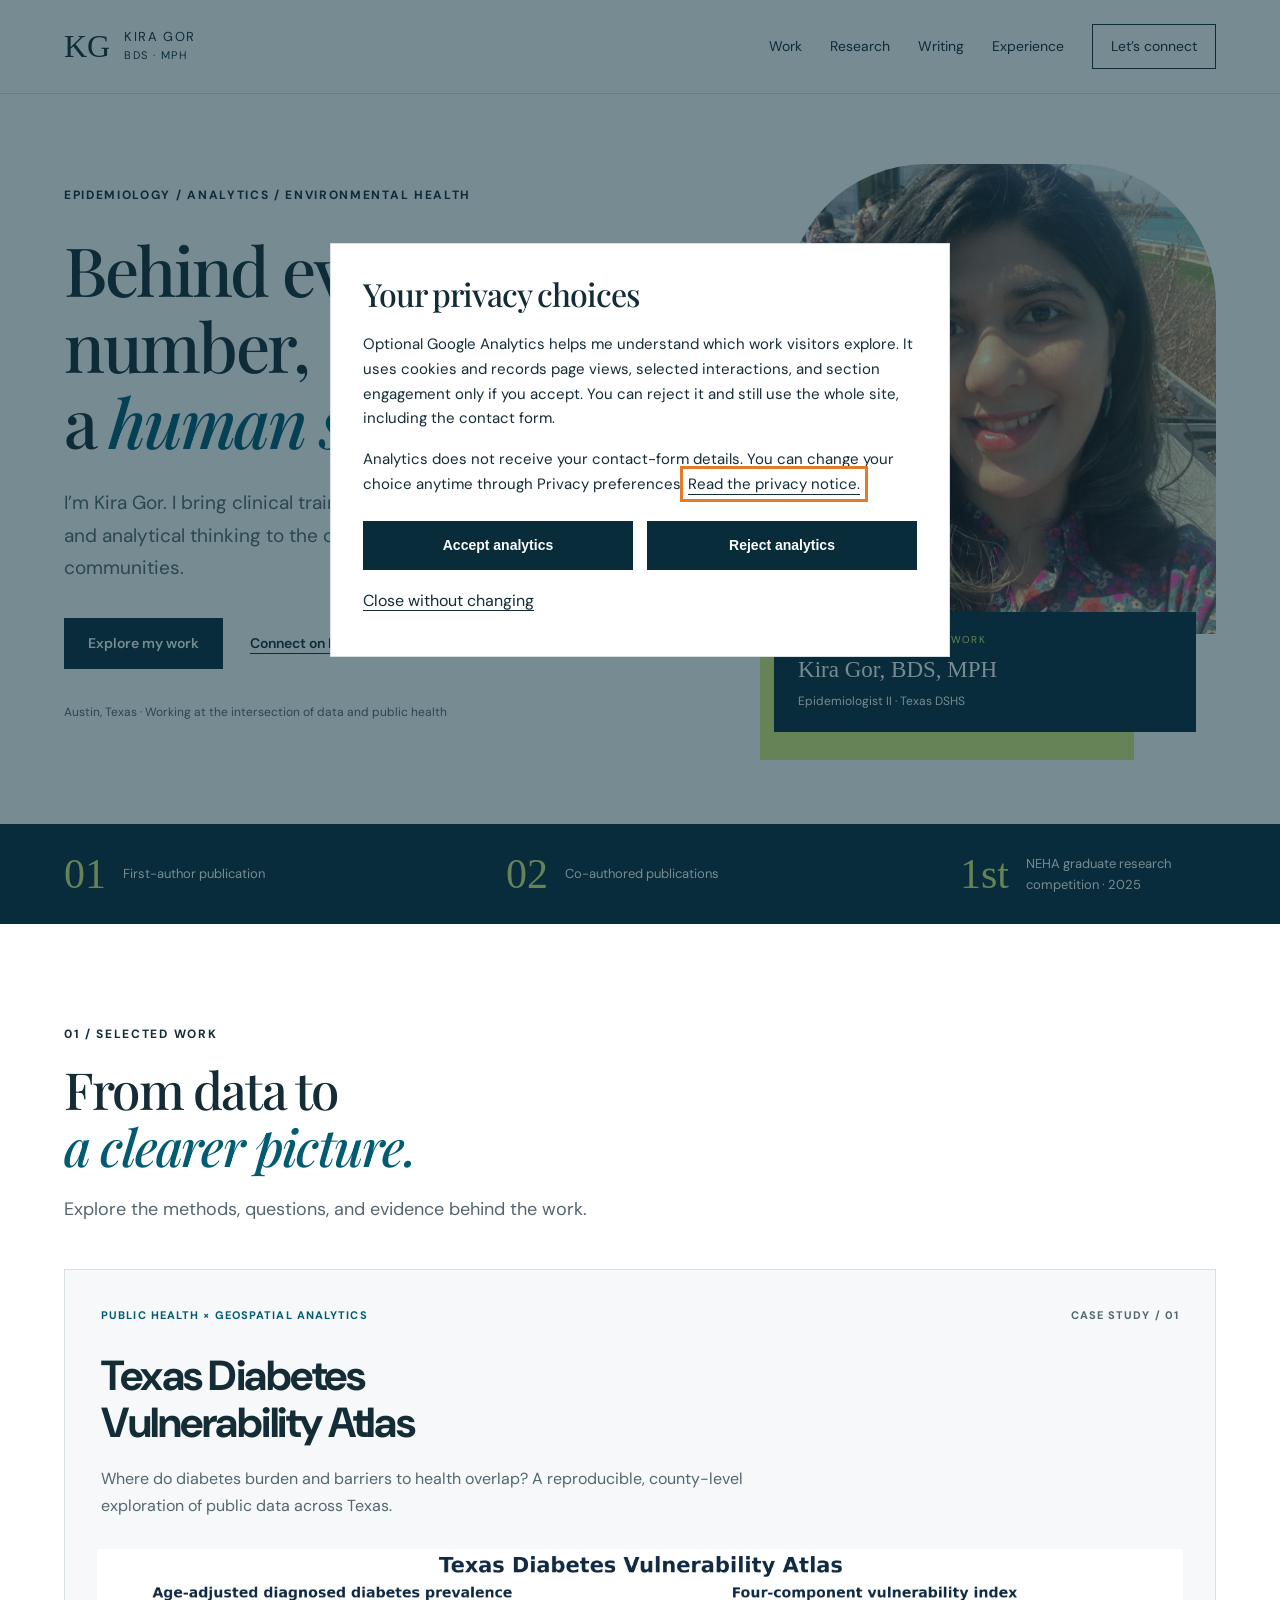
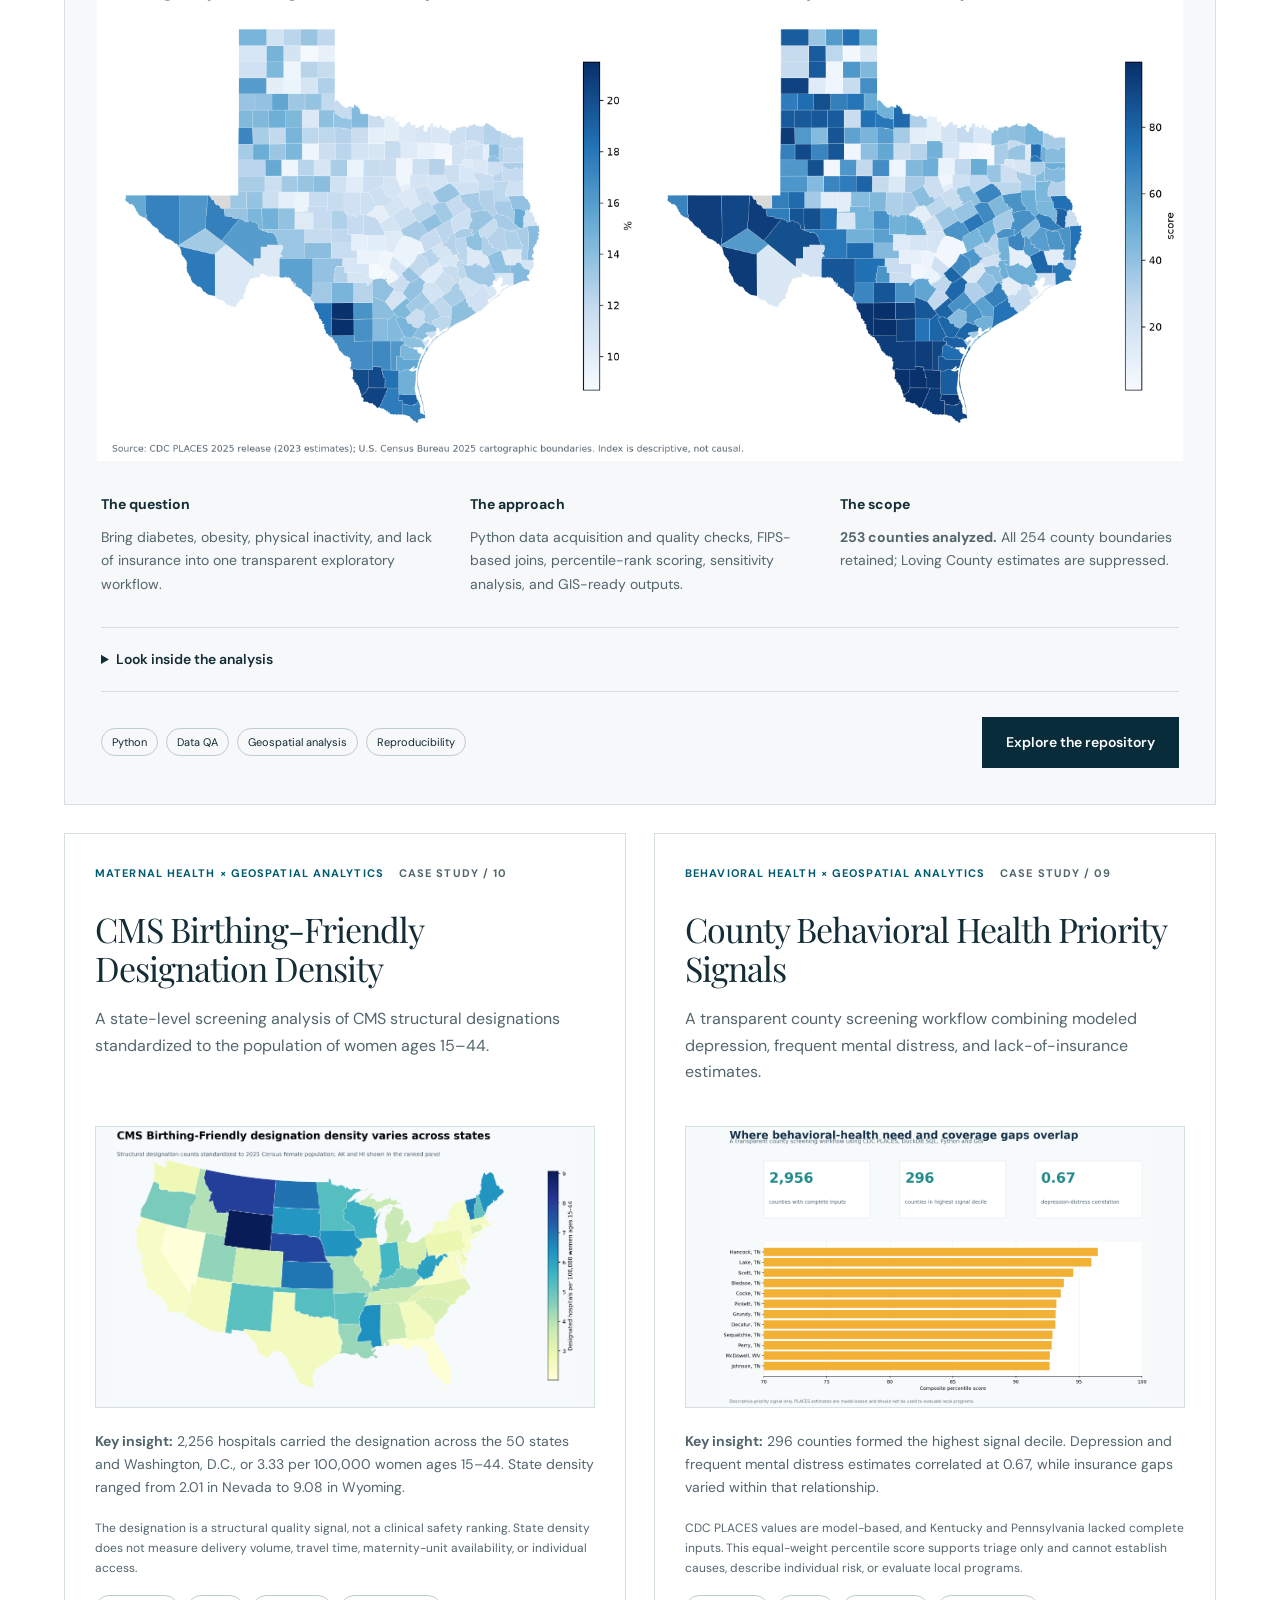
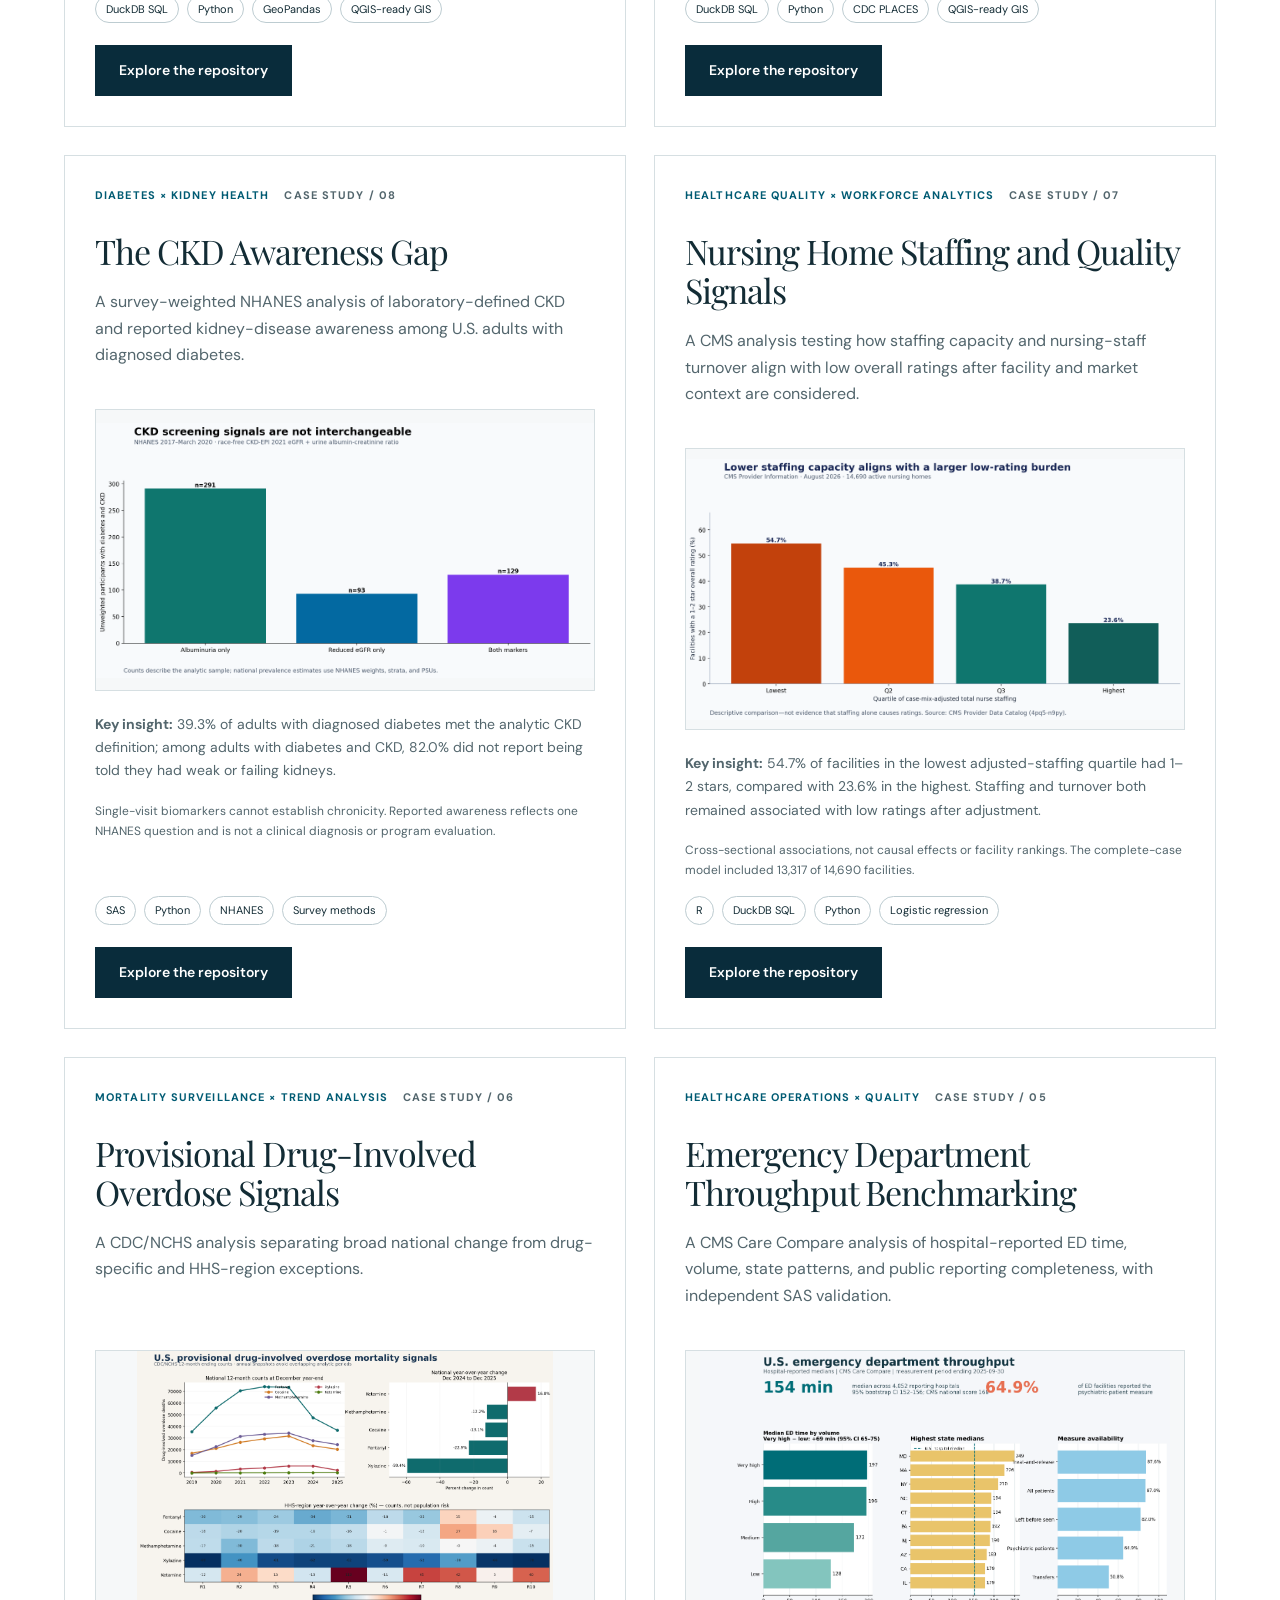
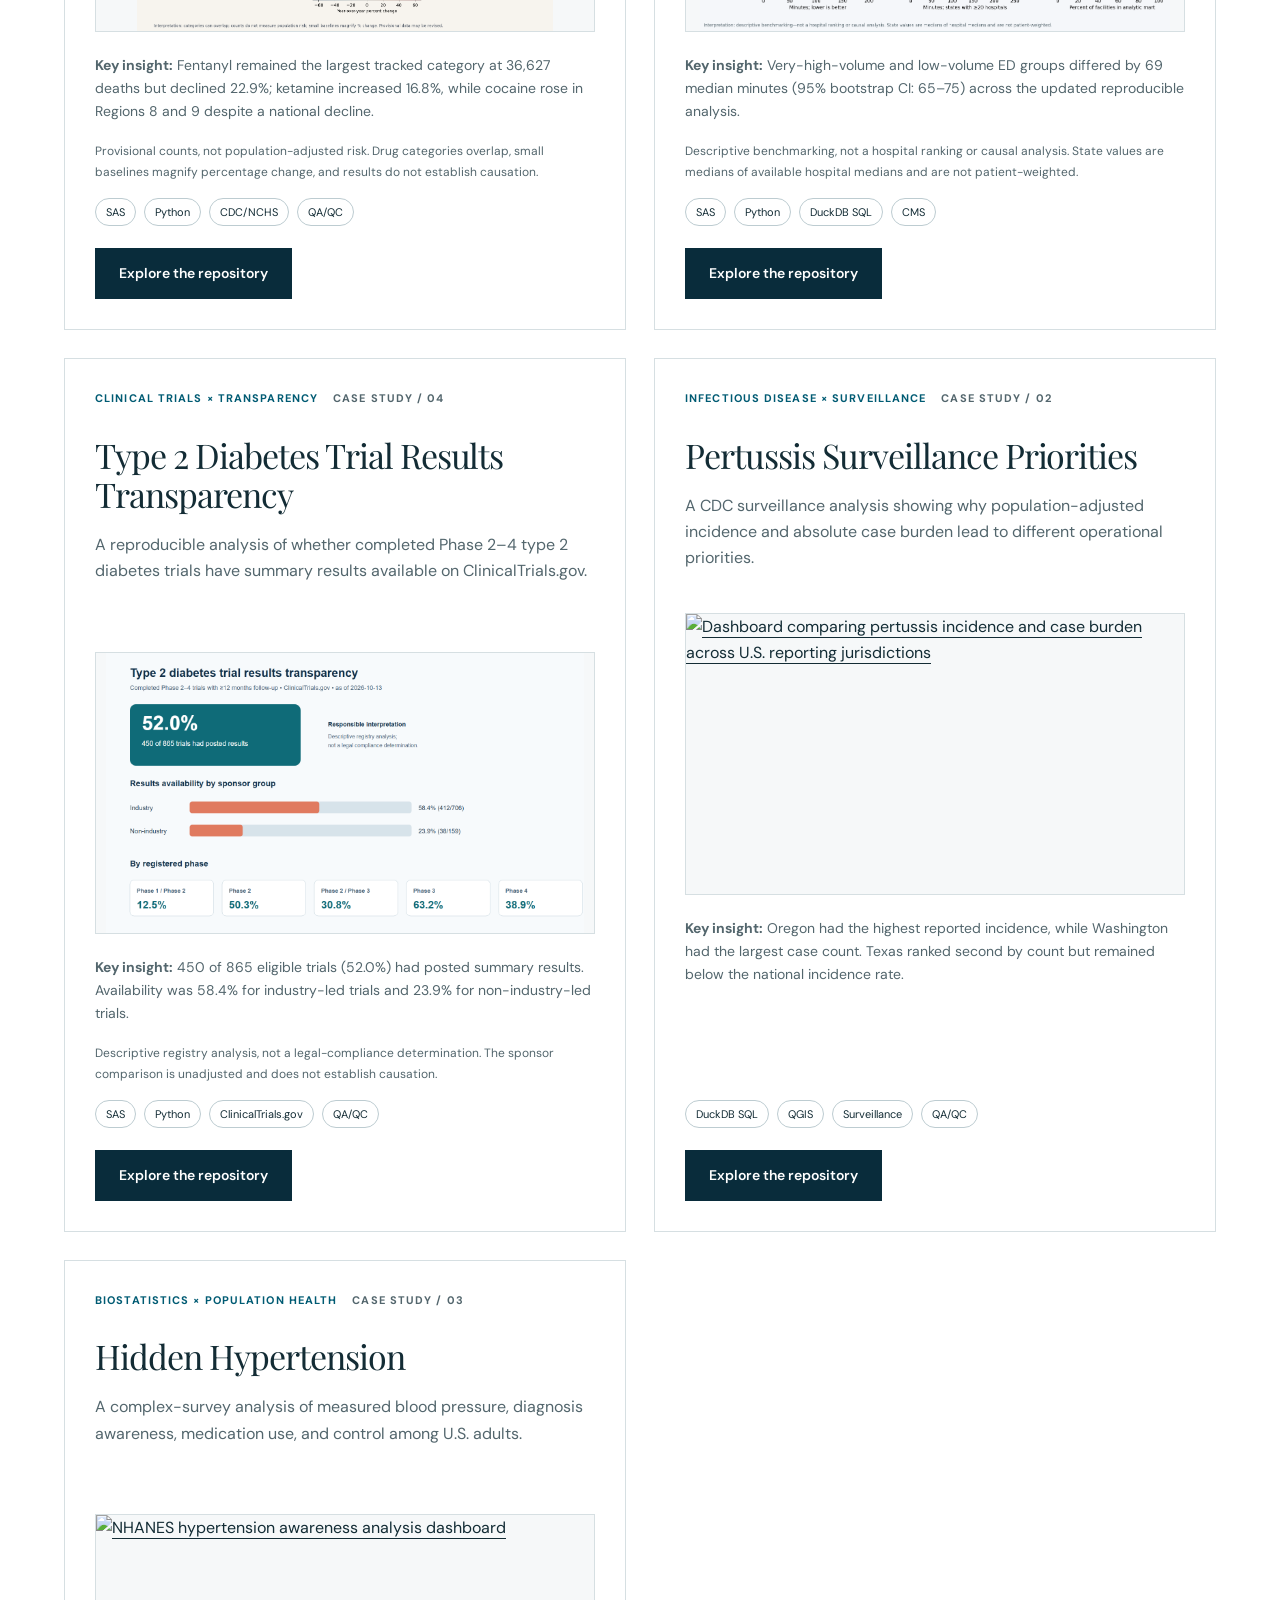
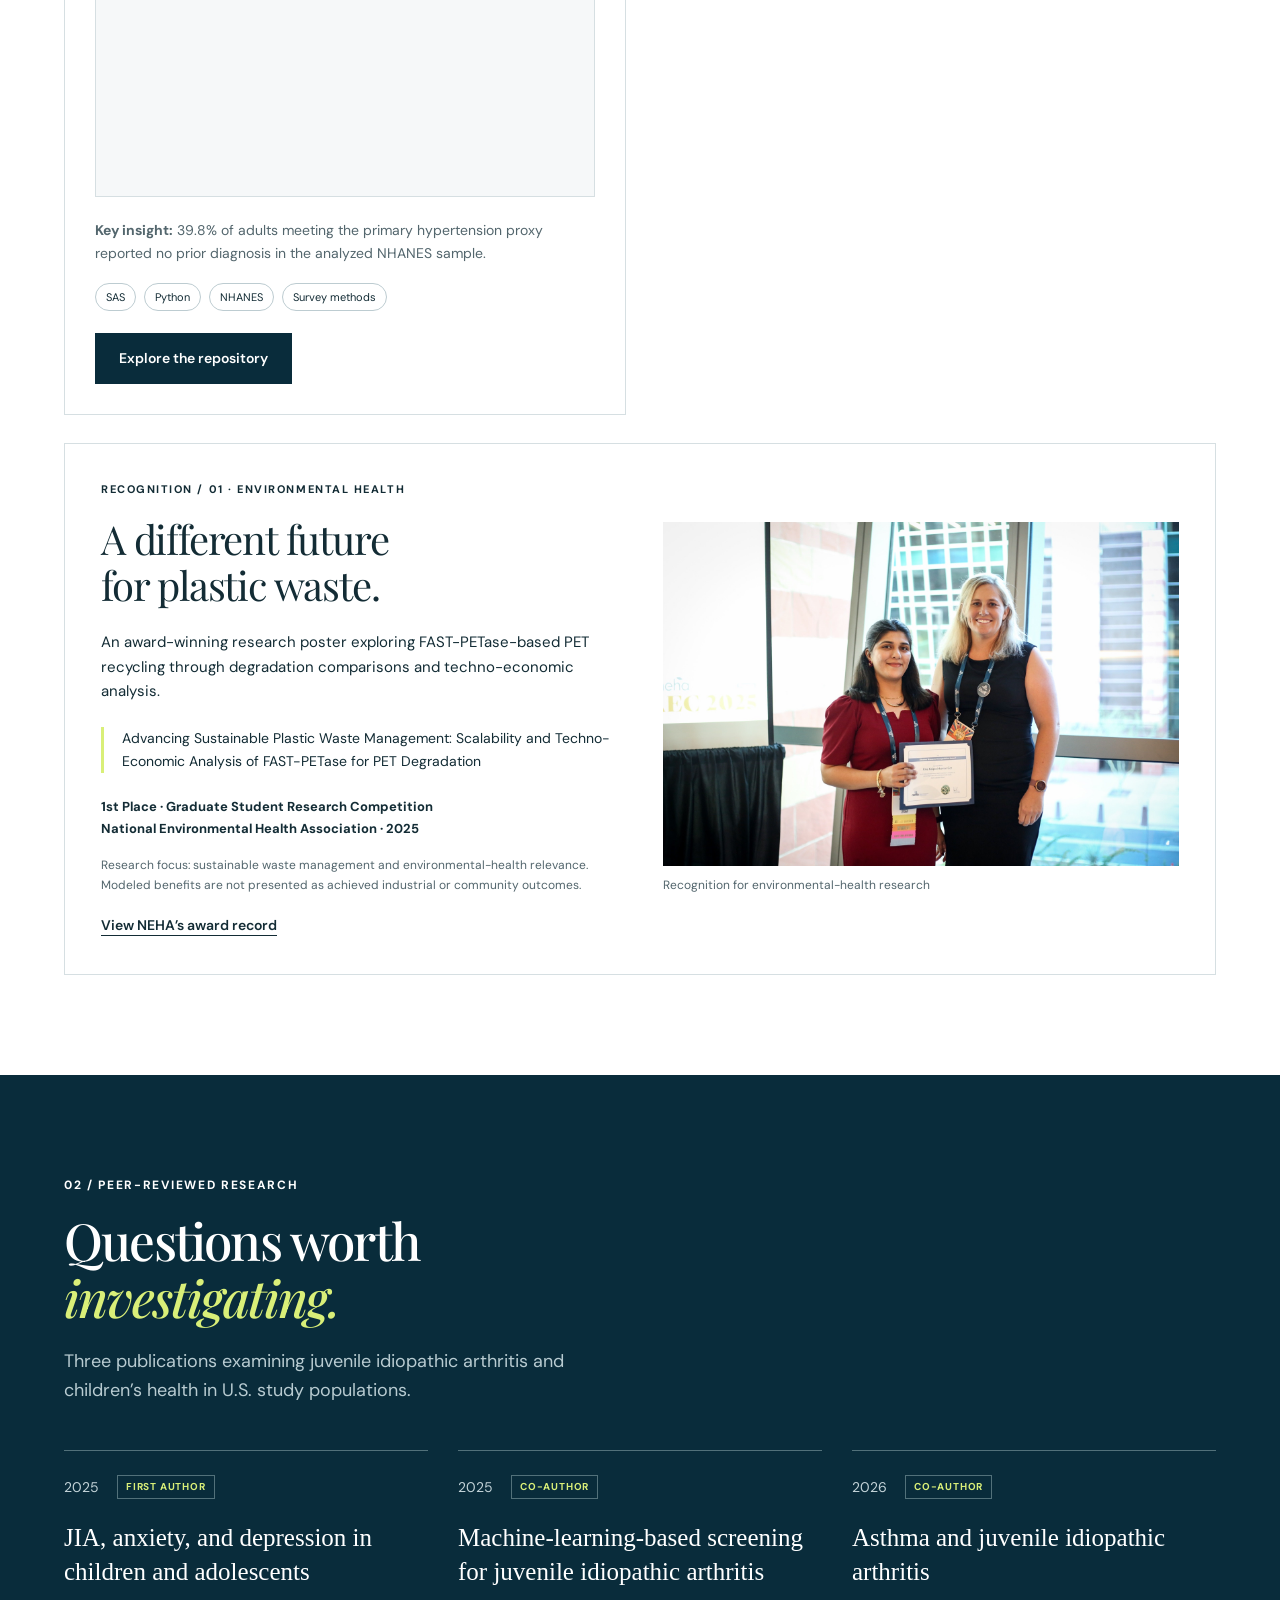
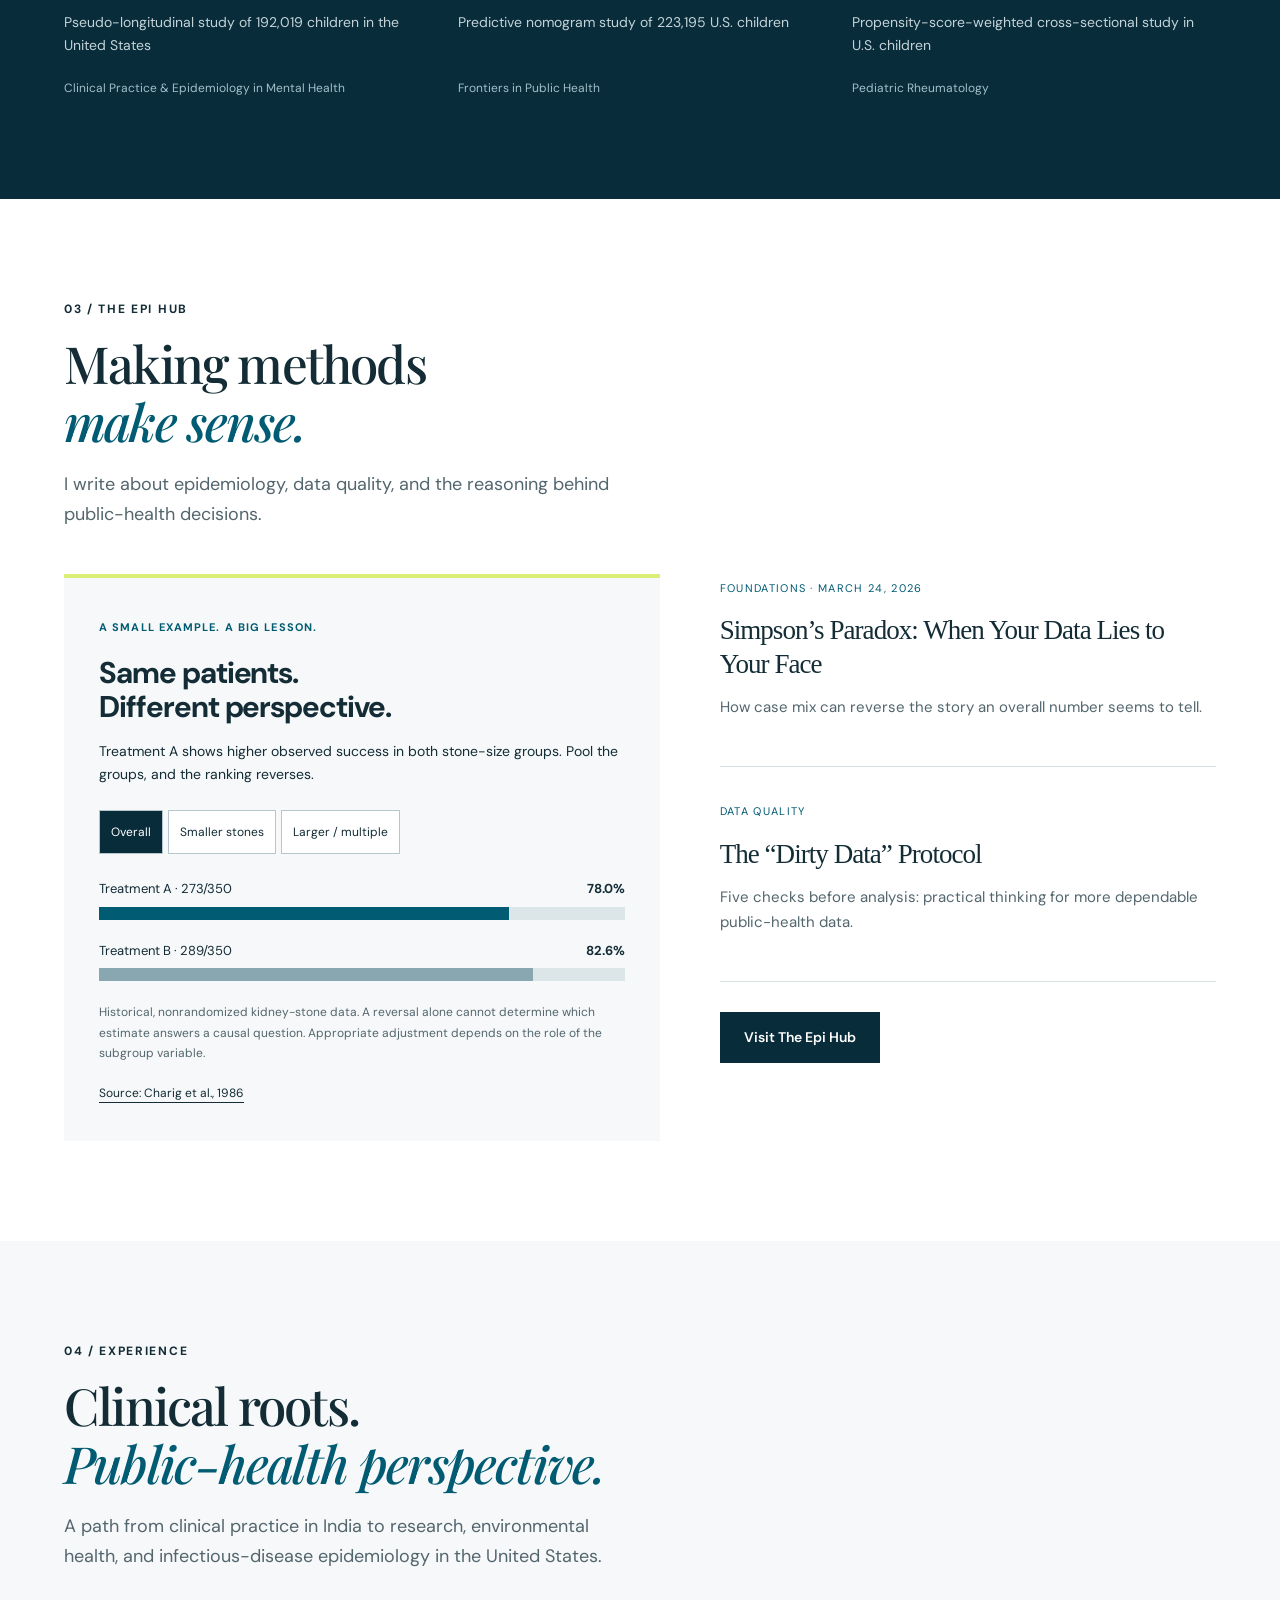
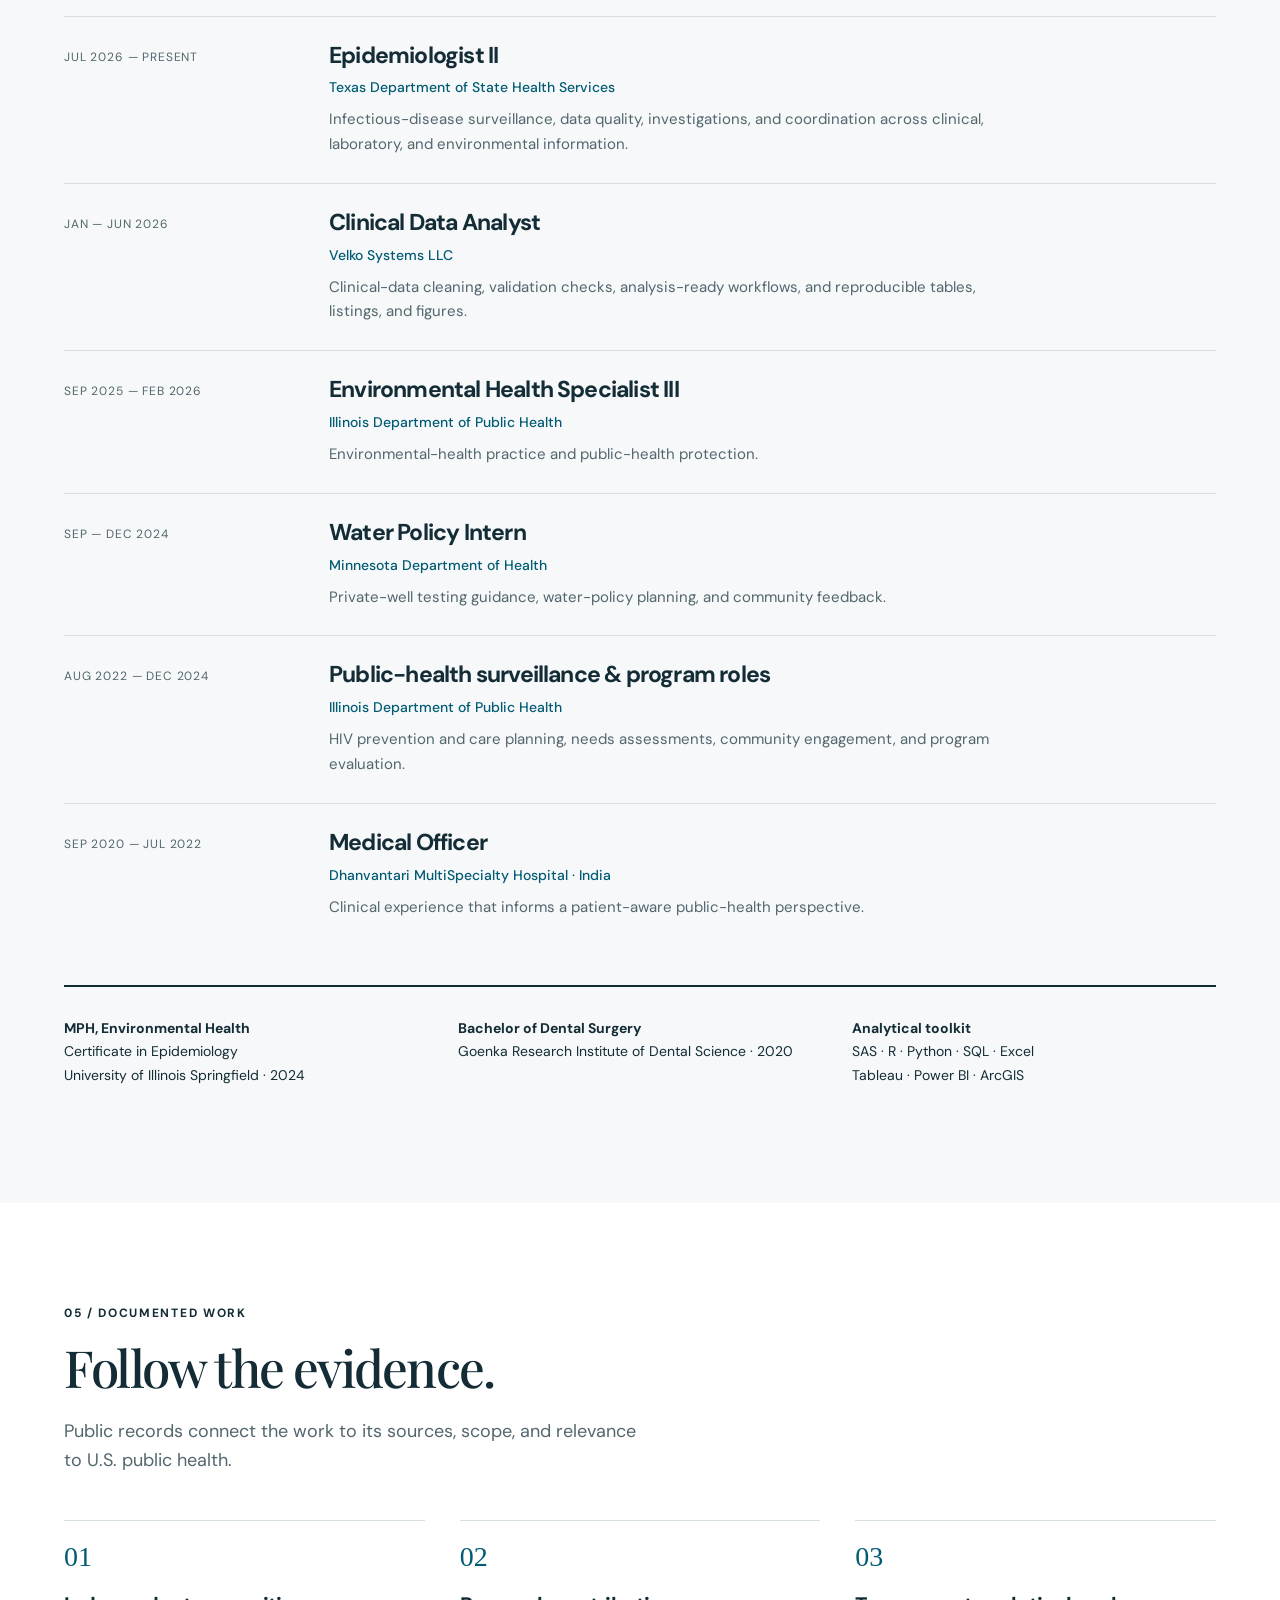
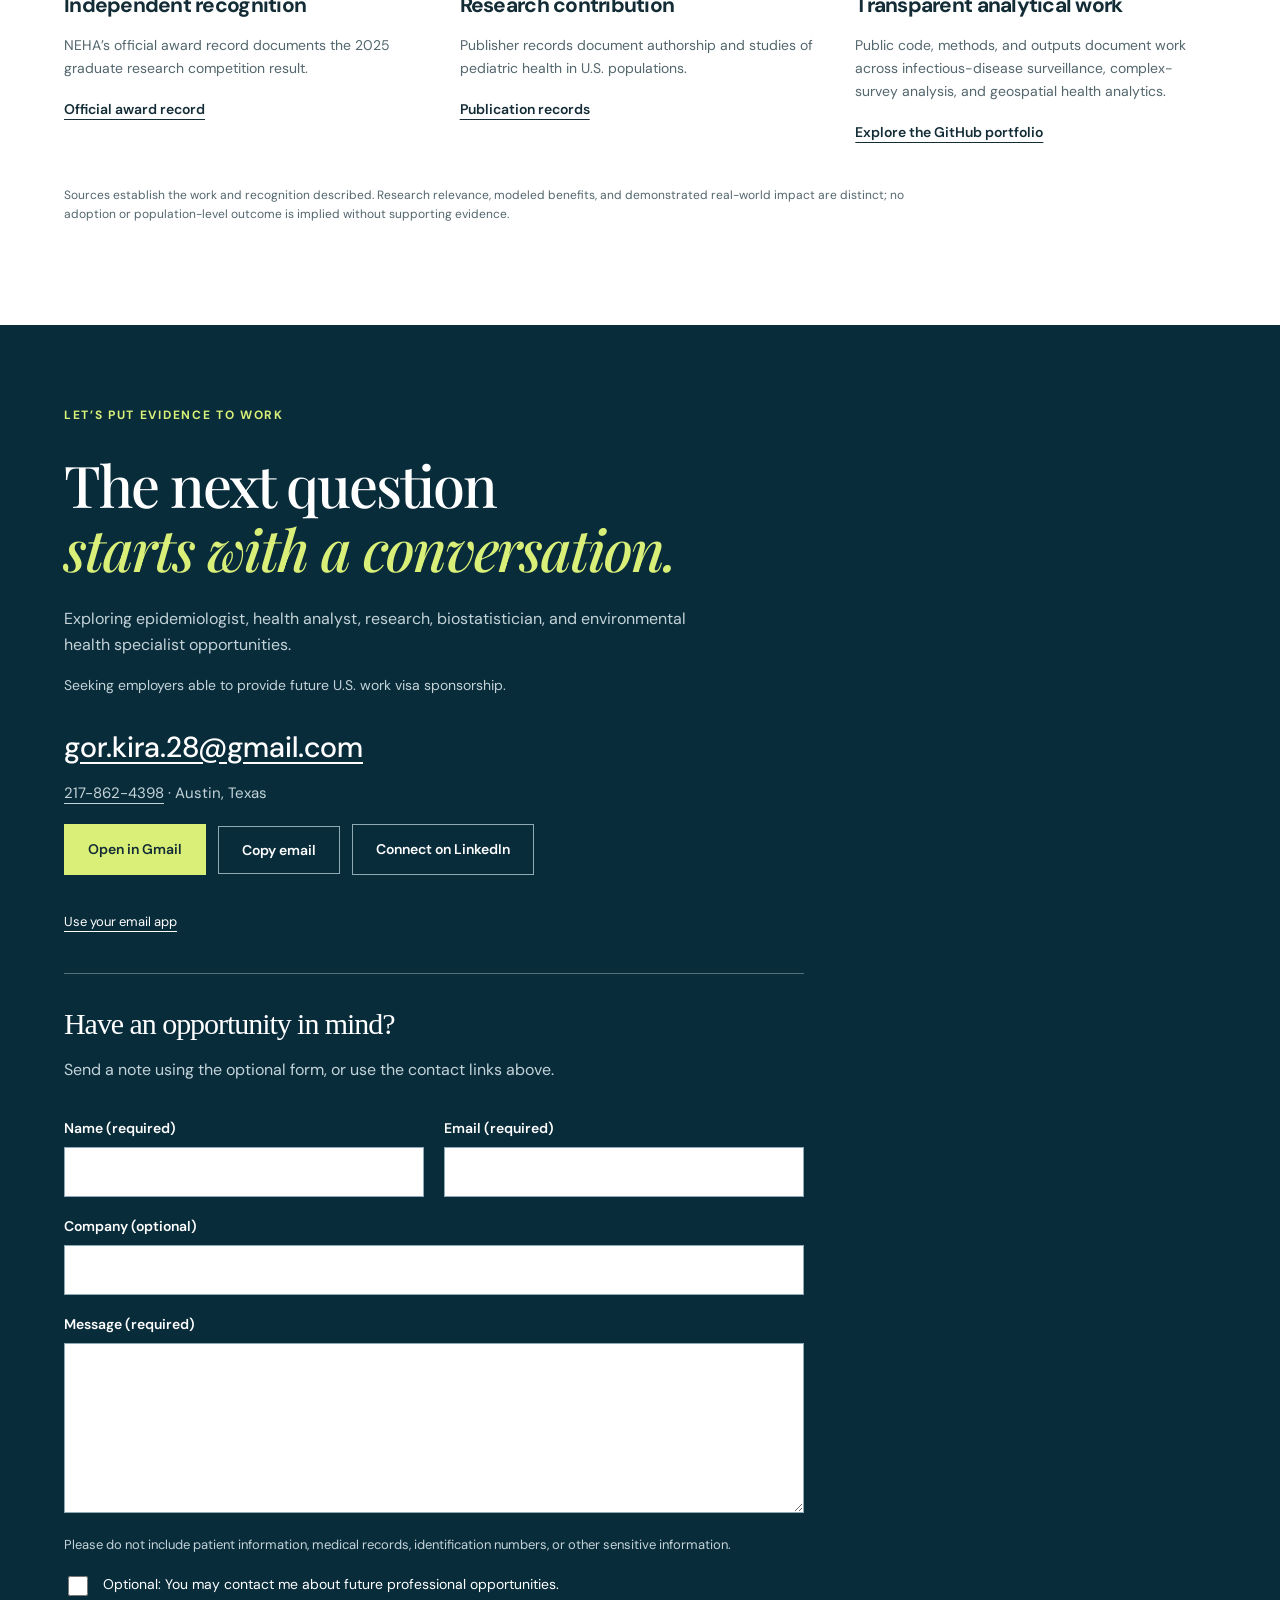
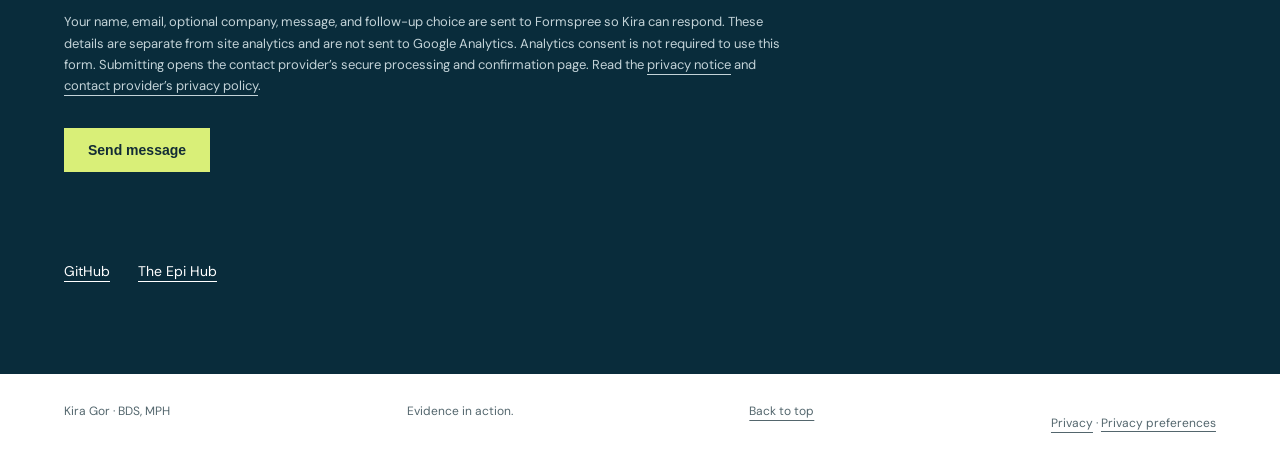
==== commit e80aa7e0: "Add maternal health designation case study" ====
--- a/index.html
+++ b/index.html
@@ -4,6 +4,16 @@
 <div class="proof-strip"><div class="wrap proof-inner"><a href="#first-author-publication"><strong>01</strong><span>First-author publication</span></a><a href="#co-authored-publications"><strong>02</strong><span>Co-authored publications</span></a><a href="#neha-recognition"><strong>1st</strong><span>NEHA graduate research competition · 2025</span></a></div></div>
 <section class="wrap section" id="work"><div class="section-head"><p class="eyebrow">01 / SELECTED WORK</p><h2>From data to<br><em>a clearer picture.</em></h2><p>Explore the methods, questions, and evidence behind the work.</p></div><article class="atlas feature"><div class="feature-top"><span class="tag">PUBLIC HEALTH × GEOSPATIAL ANALYTICS</span><span class="issue">CASE STUDY / 01</span></div><h3>Texas Diabetes<br>Vulnerability Atlas</h3><p class="feature-intro">Where do diabetes burden and barriers to health overlap? A reproducible, county-level exploration of public data across Texas.</p><a class="image-link" href="assets/texas_diabetes_vulnerability_atlas.png" data-analytics-action="project_atlas_image" target="_blank" rel="noopener" aria-label="Open full-size Texas Diabetes Vulnerability Atlas"><img src="assets/texas_diabetes_vulnerability_atlas.png" alt="Two Texas county maps comparing diagnosed diabetes prevalence and a four-component descriptive vulnerability index" loading="lazy"></a><div class="project-bottom"><div><h4>The question</h4><p>Bring diabetes, obesity, physical inactivity, and lack of insurance into one transparent exploratory workflow.</p></div><div><h4>The approach</h4><p>Python data acquisition and quality checks, FIPS-based joins, percentile-rank scoring, sensitivity analysis, and GIS-ready outputs.</p></div><div><h4>The scope</h4><p><strong>253 counties analyzed.</strong> All 254 county boundaries retained; Loving County estimates are suppressed.</p></div></div><details><summary>Look inside the analysis</summary><div class="detail-grid"><div><p>Uses CDC PLACES 2025 release (2023 estimates) and U.S. Census Bureau 2025 cartographic boundaries. Repository outputs identify 110 counties at or above both the diabetes and uninsured medians.</p><p class="caution">Descriptive and ecological, not a causal model or a clinically validated risk score. Model-based estimates, different age denominators, and equal component weights affect interpretation. Findings shown are from committed repository outputs.</p><a href="https://github.com/gorkira28/texas-diabetes-vulnerability-atlas/blob/main/METHODOLOGY.md" data-analytics-action="project_atlas_methodology" target="_blank" rel="noopener">Read the methodology</a></div><img src="assets/diabetes_uninsured_scatter.png" alt="Scatter plot showing county-level association between lack of health insurance and diabetes prevalence" loading="lazy"></div></details><div class="project-footer"><div class="chips"><span>Python</span><span>Data QA</span><span>Geospatial analysis</span><span>Reproducibility</span></div><a class="button" href="https://github.com/gorkira28/texas-diabetes-vulnerability-atlas" data-analytics-action="project_atlas_repository" target="_blank" rel="noopener">Explore the repository</a></div></article>
 <div class="project-grid" aria-label="Additional analytics case studies">
+<article class="portfolio-card">
+<div class="feature-top"><span class="tag">MATERNAL HEALTH × GEOSPATIAL ANALYTICS</span><span class="issue">CASE STUDY / 10</span></div>
+<h3>CMS Birthing-Friendly Designation Density</h3>
+<p class="feature-intro">A state-level screening analysis of CMS structural designations standardized to the population of women ages 15–44.</p>
+<a class="project-image" href="assets/cms_birthing_friendly_density_map.png" target="_blank" rel="noopener"><img src="assets/cms_birthing_friendly_density_map.png" alt="Map of CMS Birthing-Friendly designated hospitals per 100,000 women ages 15 to 44 by state" loading="lazy"></a>
+<p class="project-result"><strong>Key insight:</strong> 2,256 hospitals carried the designation across the 50 states and Washington, D.C., or 3.33 per 100,000 women ages 15–44. State density ranged from 2.01 in Nevada to 9.08 in Wyoming.</p>
+<p class="caution">The designation is a structural quality signal, not a clinical safety ranking. State density does not measure delivery volume, travel time, maternity-unit availability, or individual access.</p>
+<div class="chips"><span>DuckDB SQL</span><span>Python</span><span>GeoPandas</span><span>QGIS-ready GIS</span></div>
+<a class="button" href="https://github.com/gorkira28/cms-birthing-friendly-access" data-analytics-action="project_birthing_friendly_repository" target="_blank" rel="noopener">Explore the repository</a>
+</article>
 <article class="portfolio-card">
 <div class="feature-top"><span class="tag">BEHAVIORAL HEALTH × GEOSPATIAL ANALYTICS</span><span class="issue">CASE STUDY / 09</span></div>
 <h3>County Behavioral Health Priority Signals</h3>
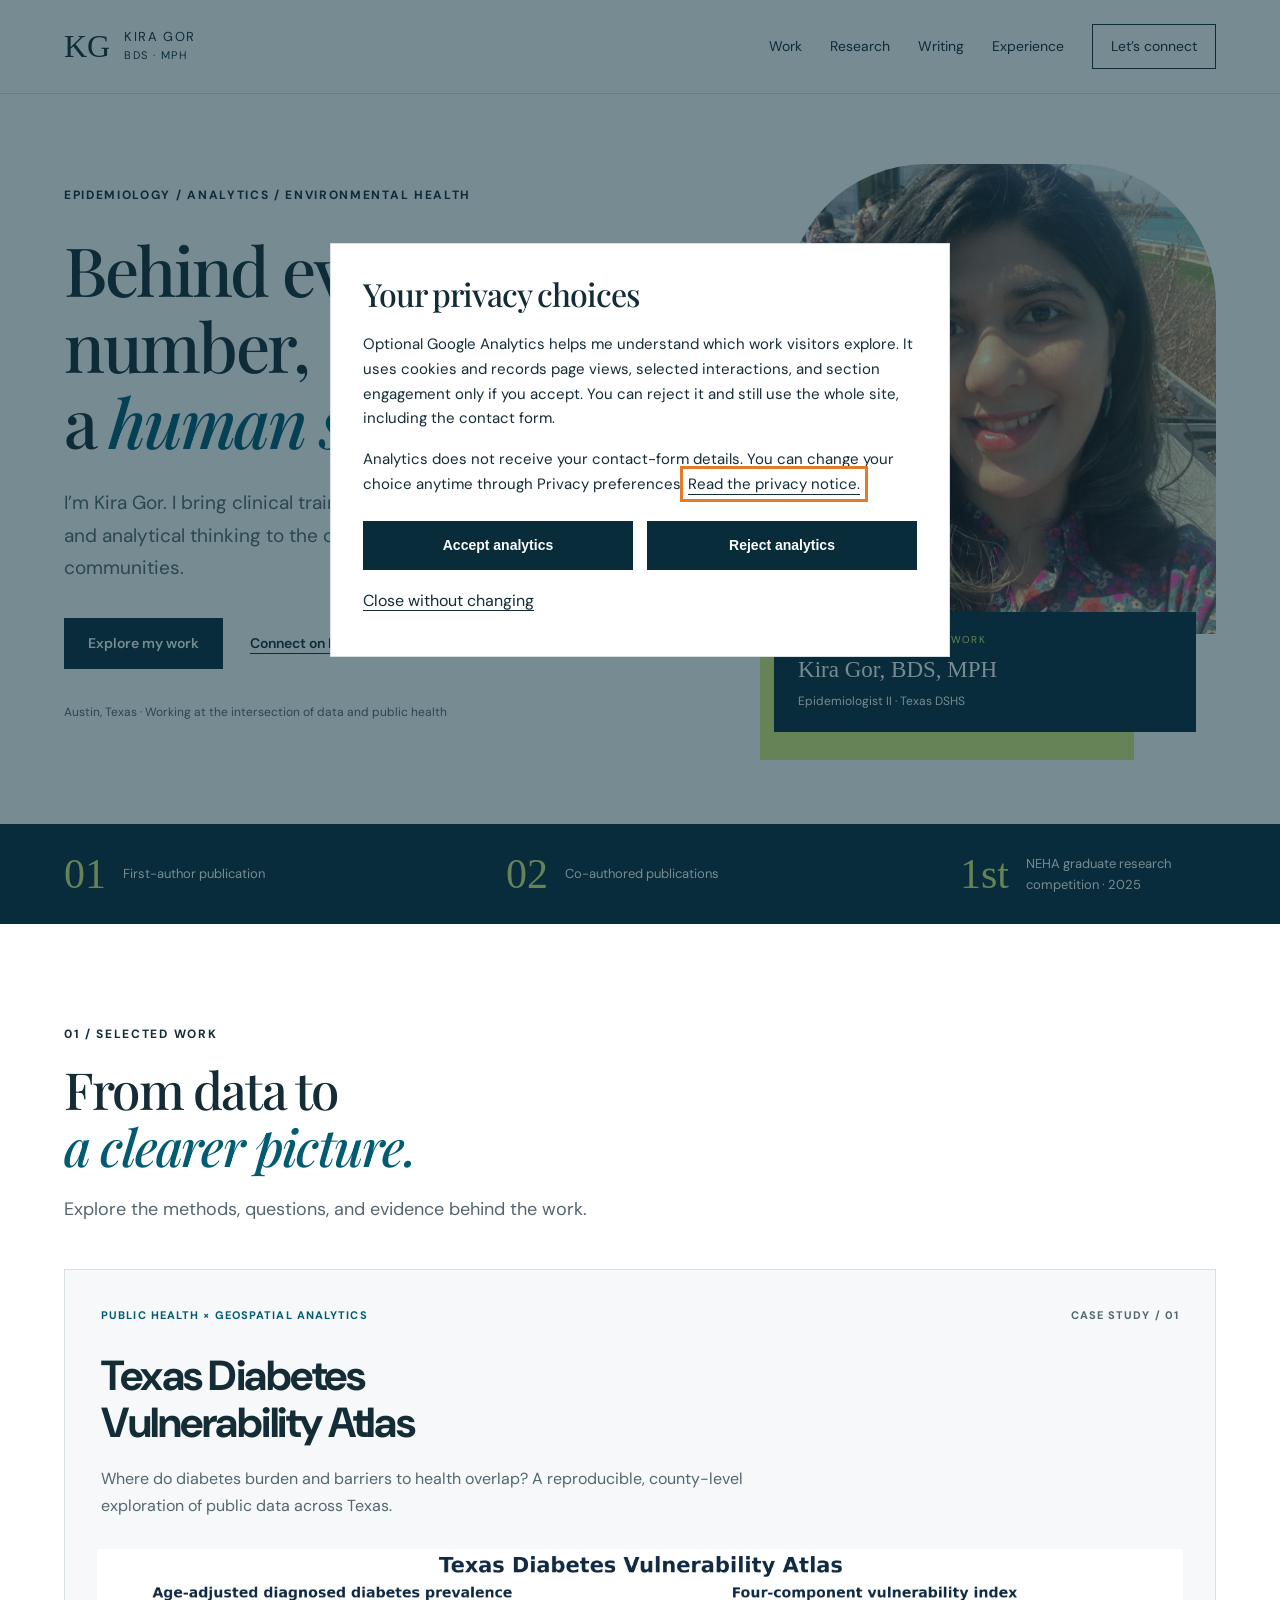
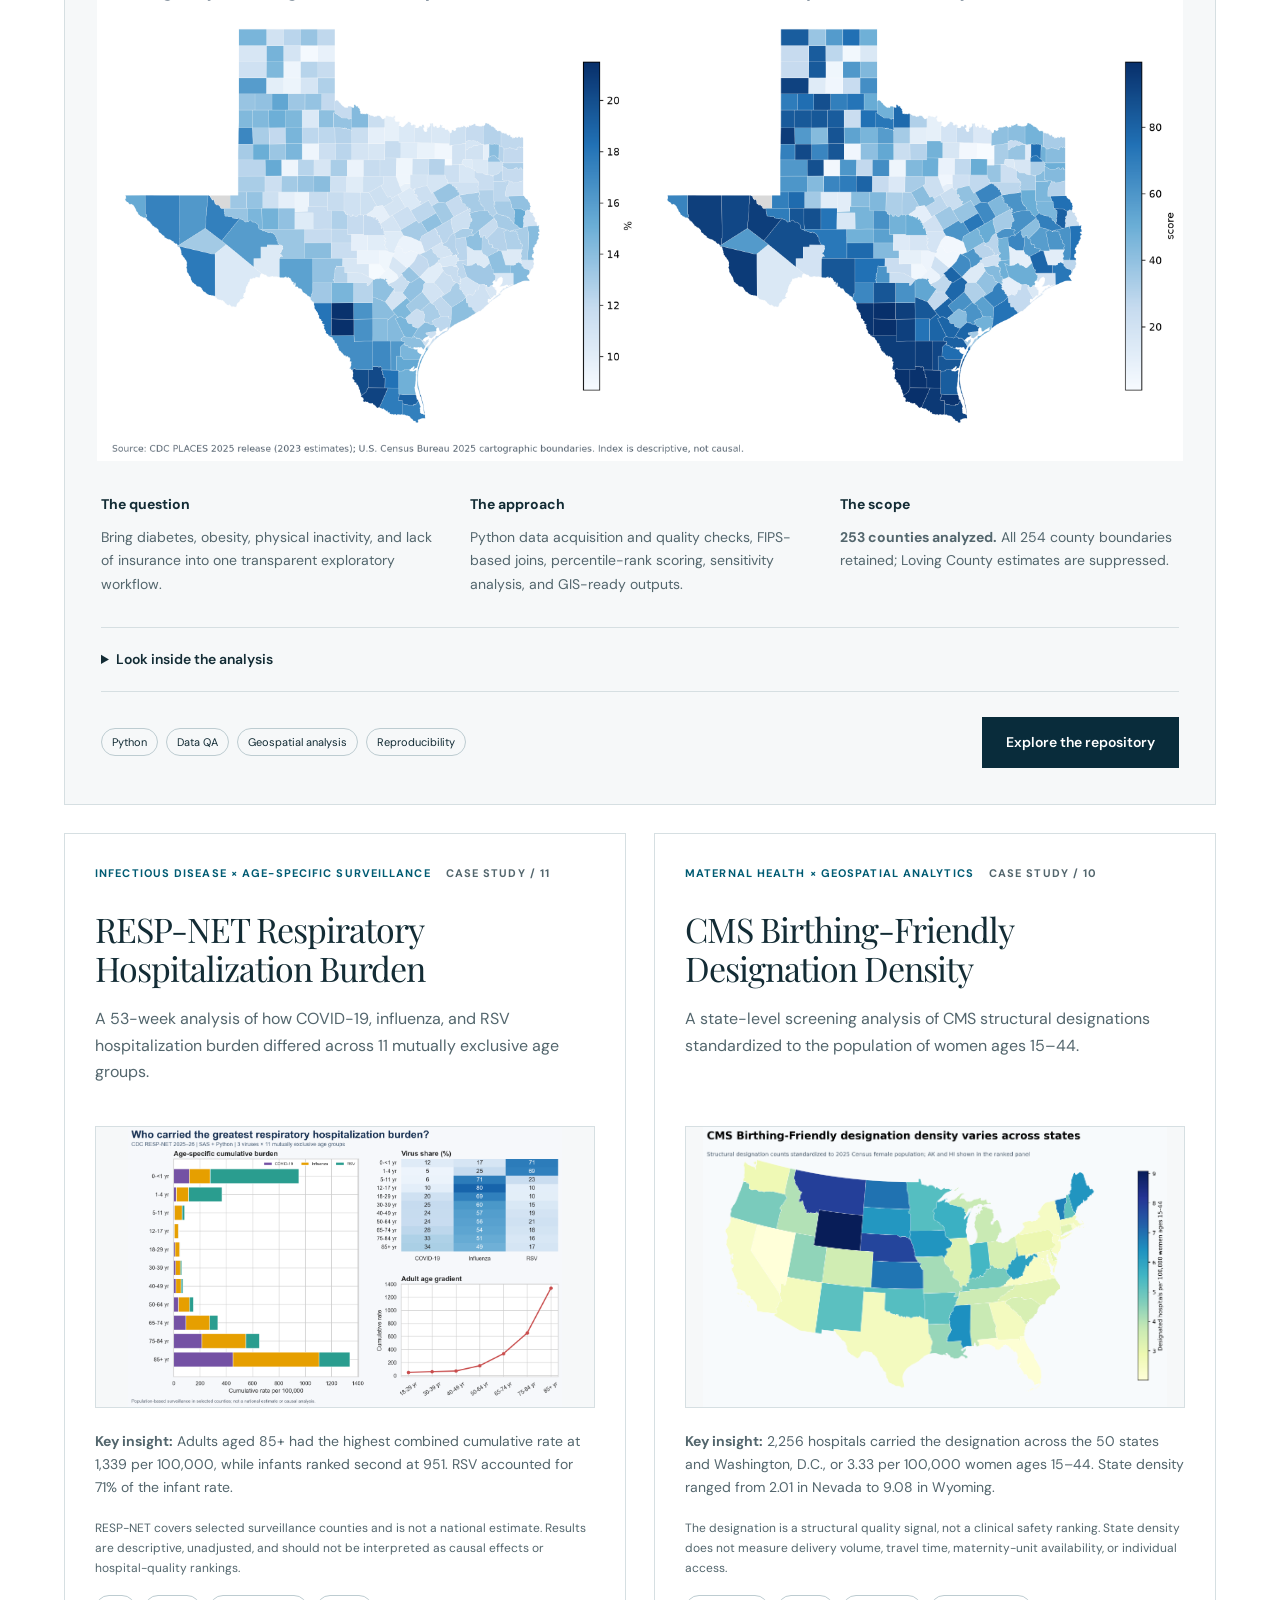
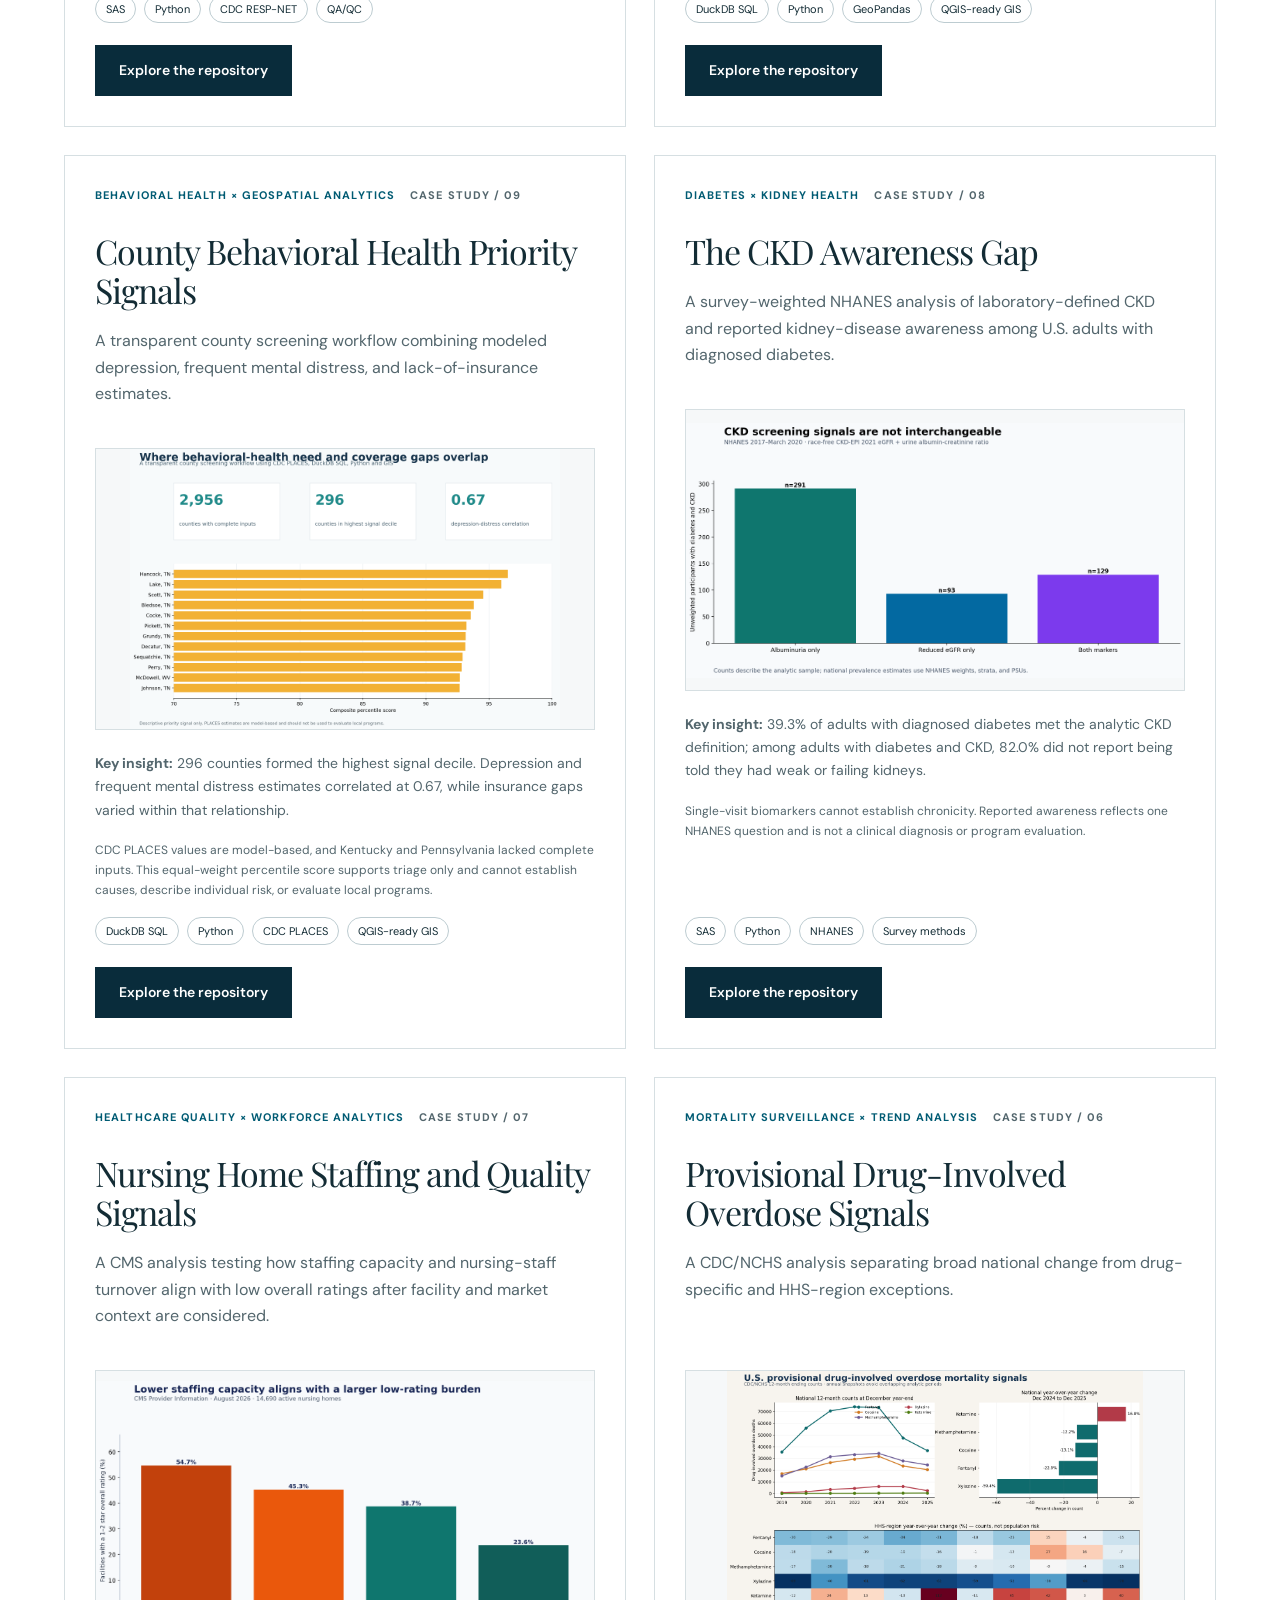
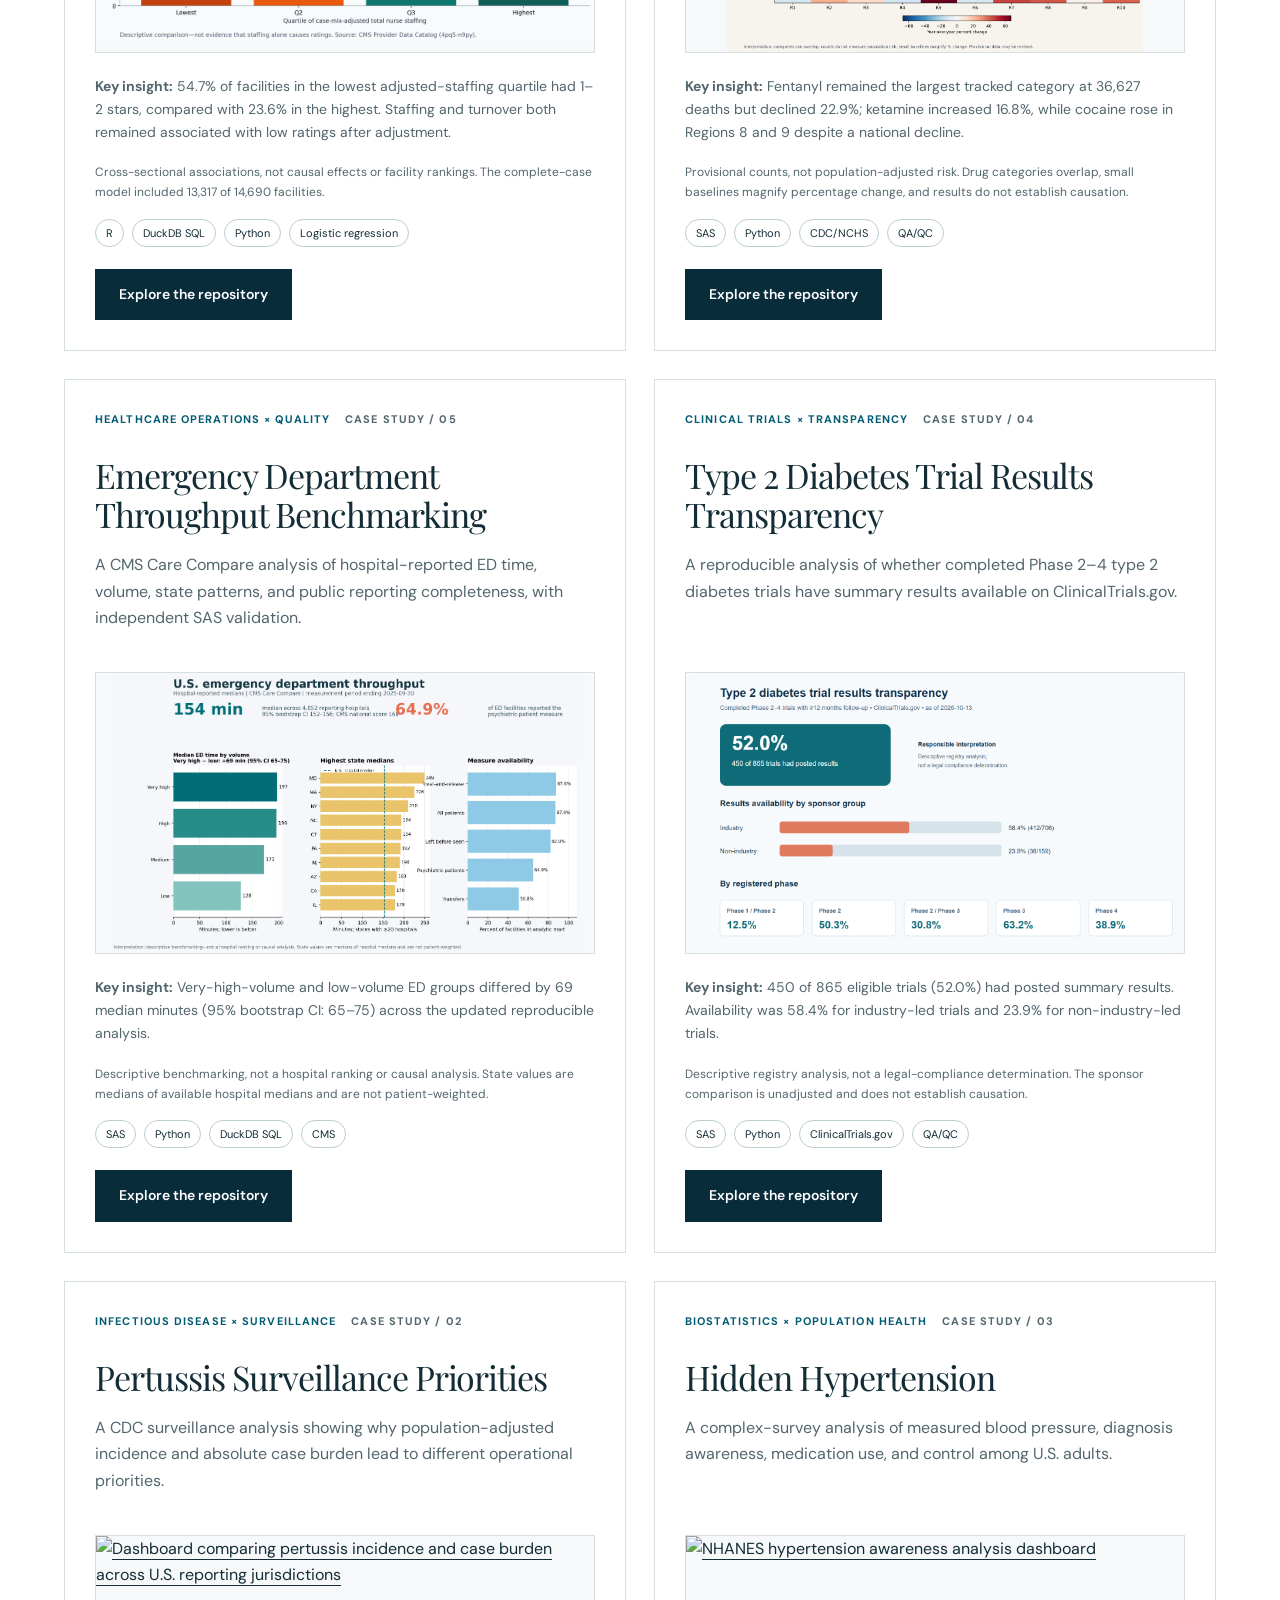
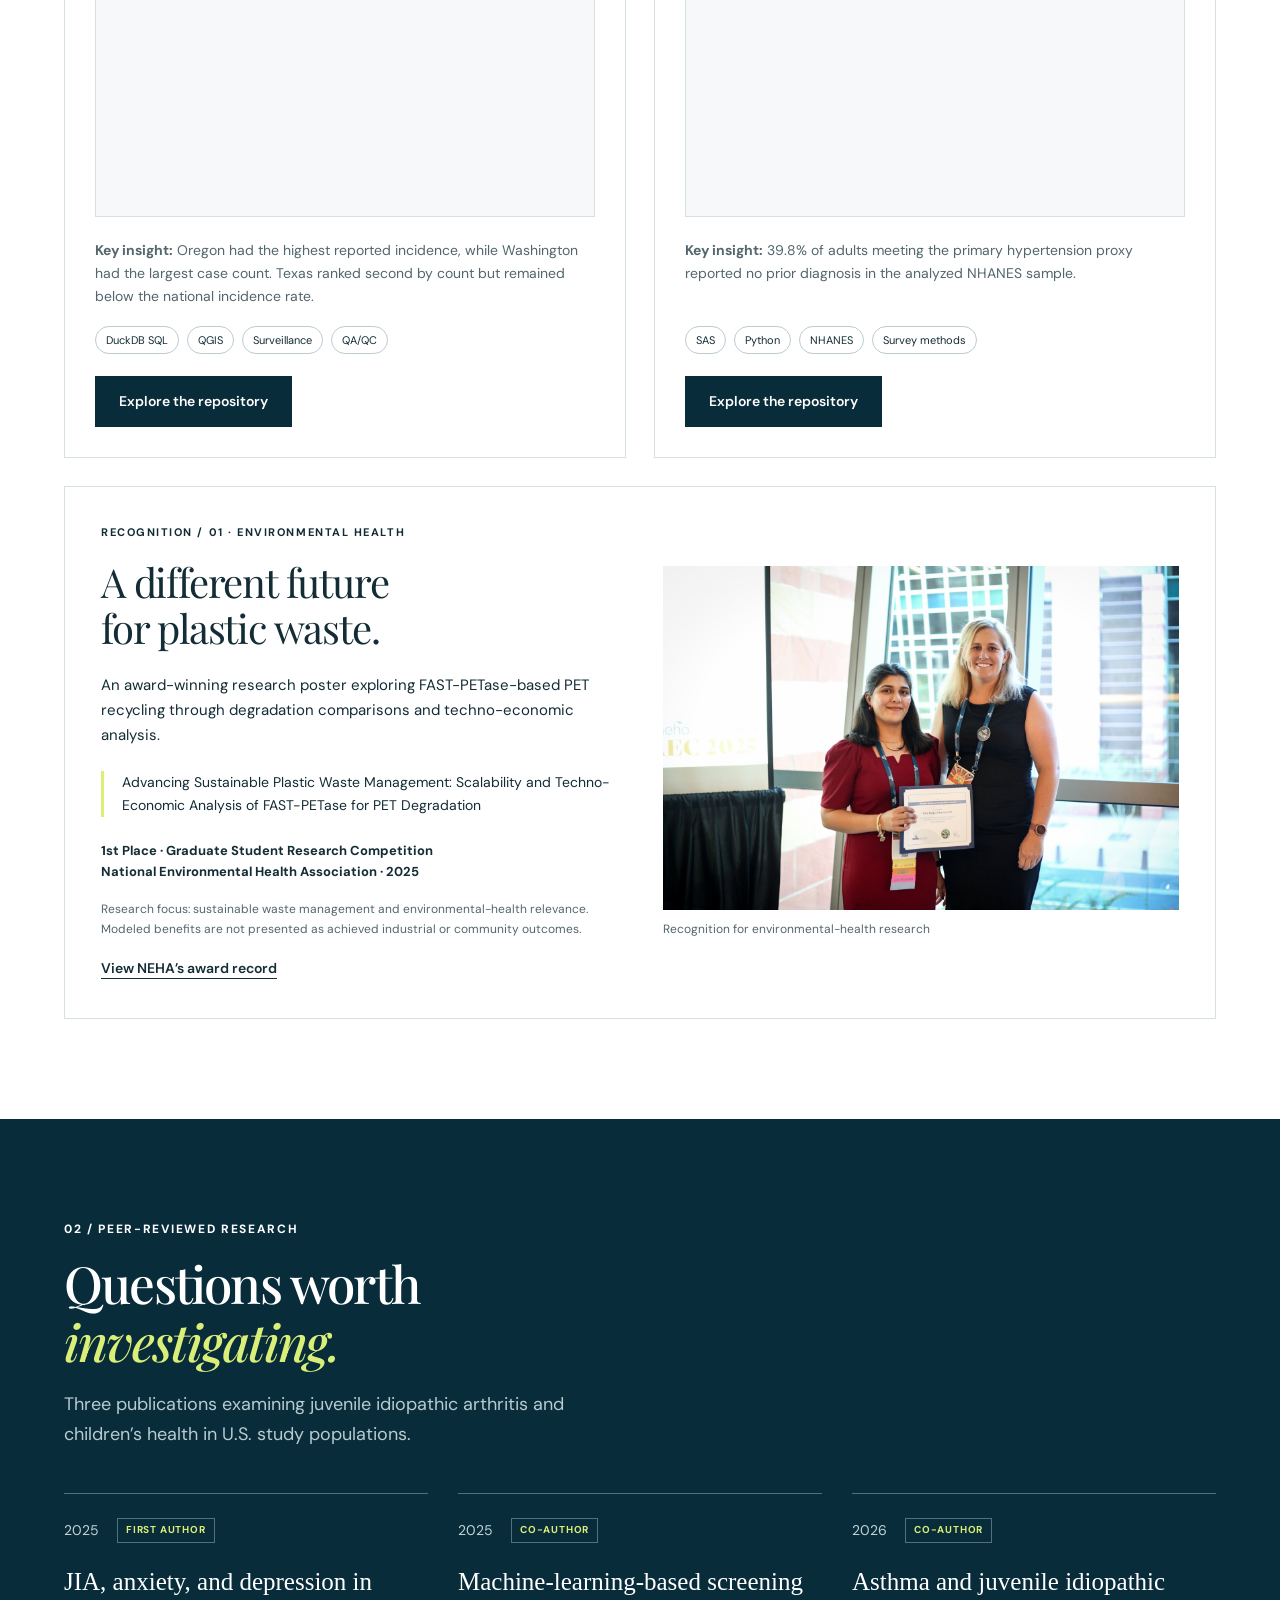
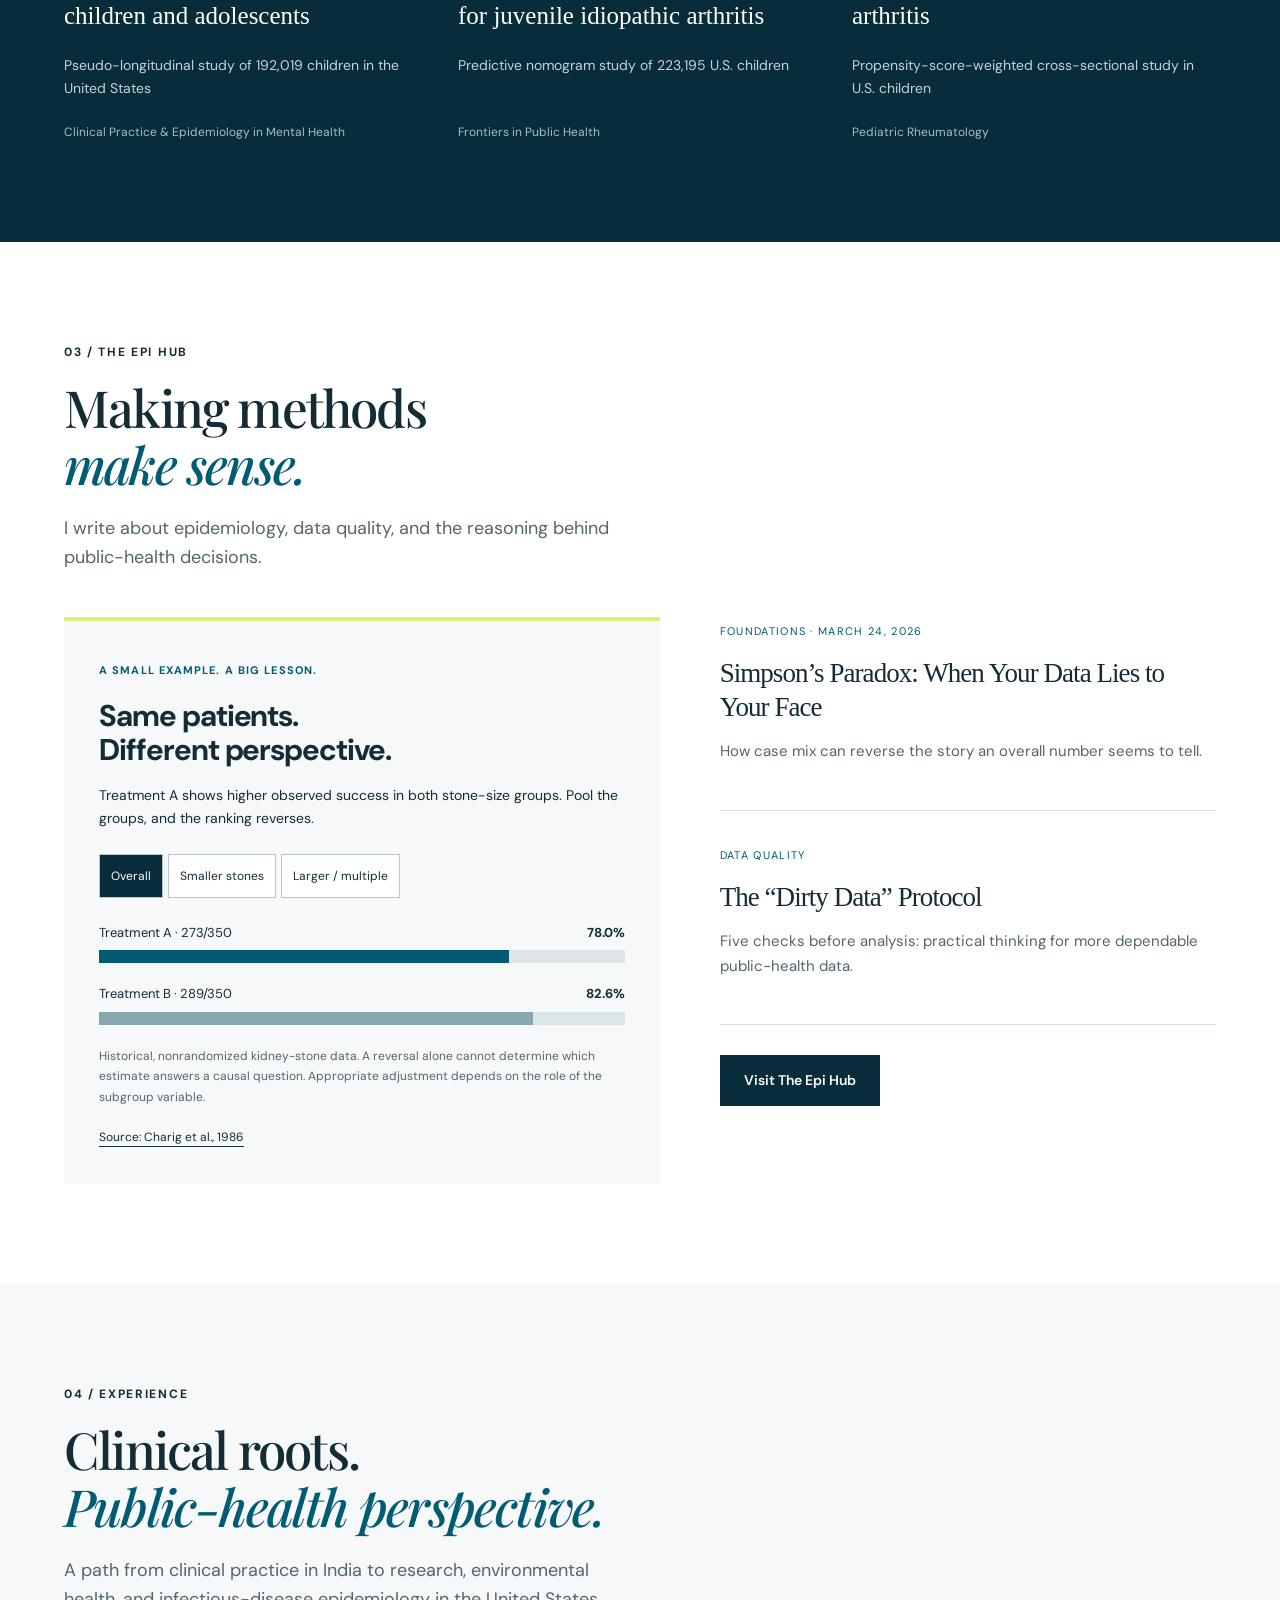
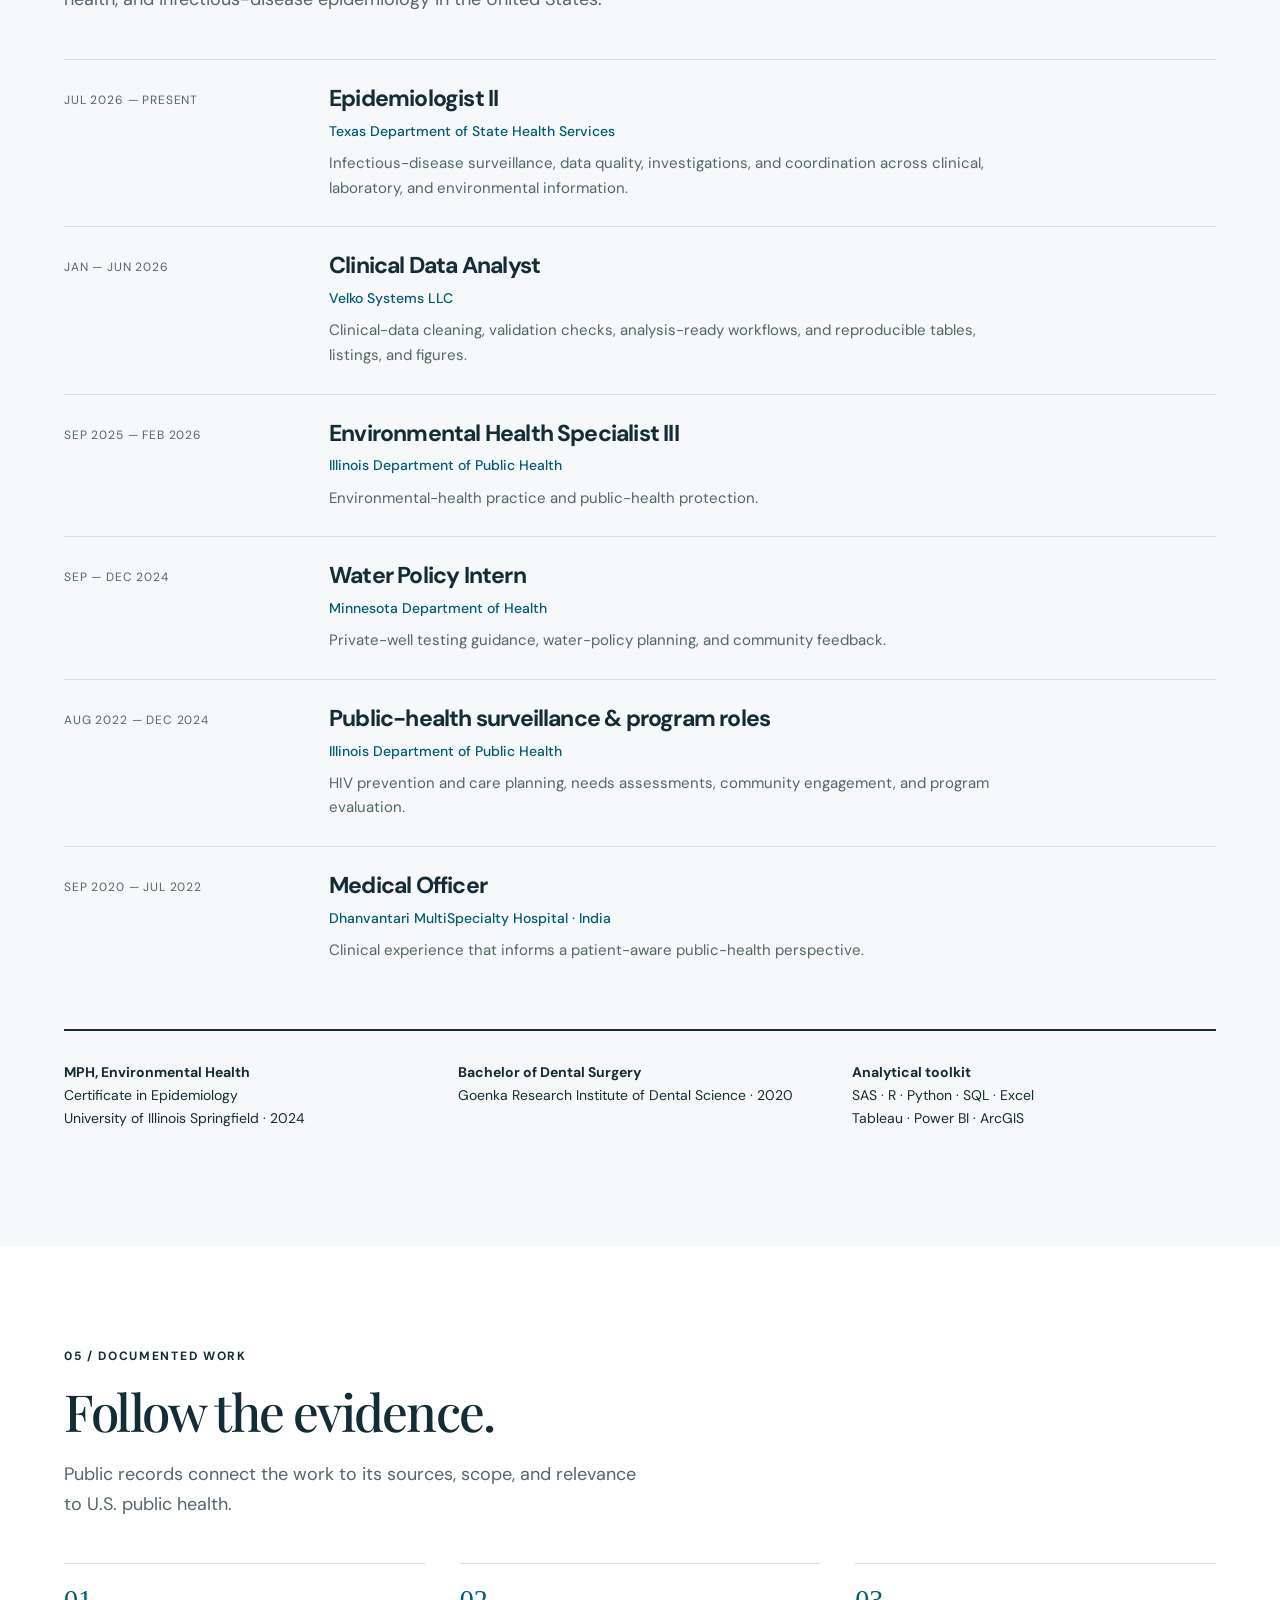
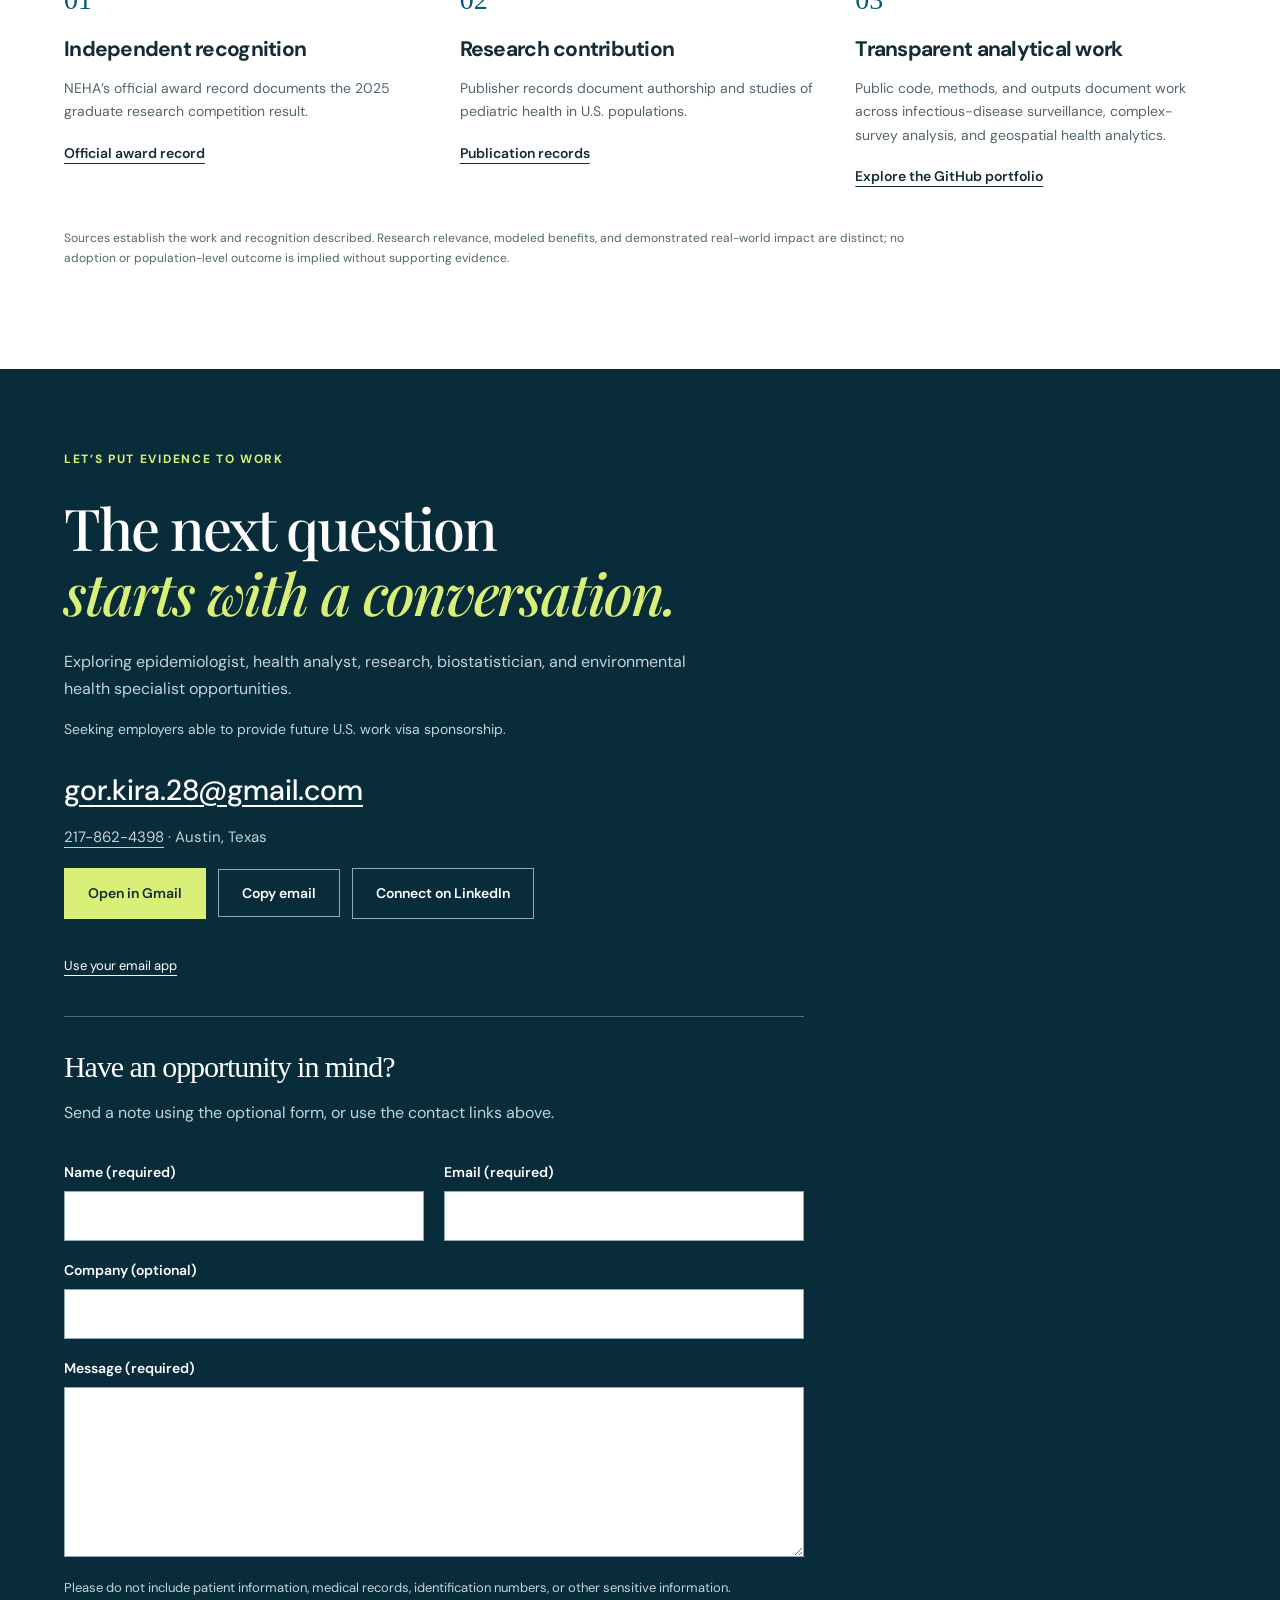
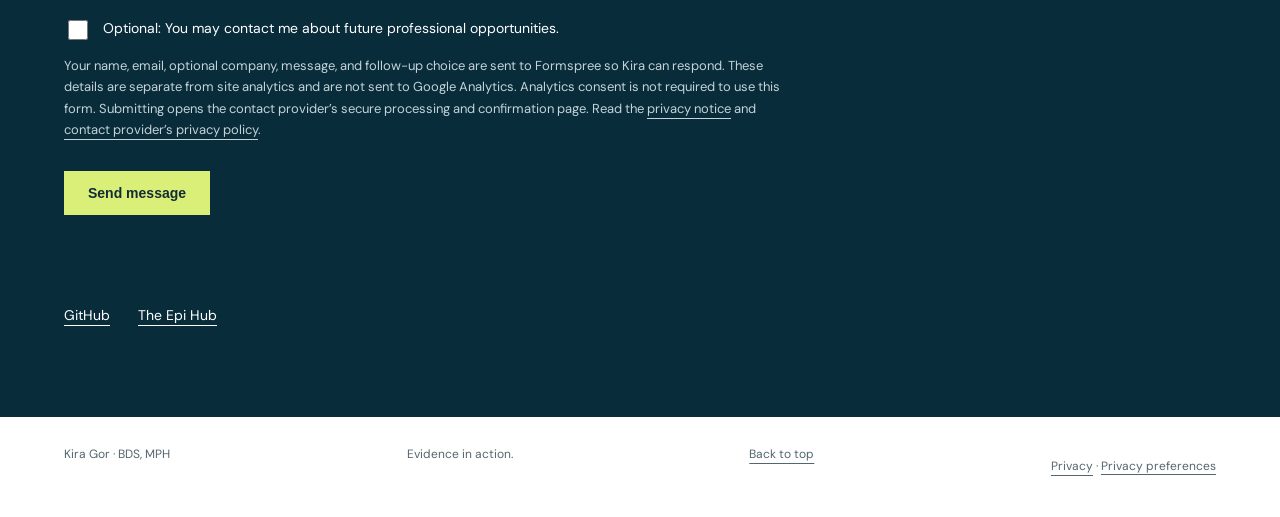
==== commit e76e9078: "Add RESP-NET age burden case study" ====
--- a/index.html
+++ b/index.html
@@ -4,6 +4,16 @@
 <div class="proof-strip"><div class="wrap proof-inner"><a href="#first-author-publication"><strong>01</strong><span>First-author publication</span></a><a href="#co-authored-publications"><strong>02</strong><span>Co-authored publications</span></a><a href="#neha-recognition"><strong>1st</strong><span>NEHA graduate research competition · 2025</span></a></div></div>
 <section class="wrap section" id="work"><div class="section-head"><p class="eyebrow">01 / SELECTED WORK</p><h2>From data to<br><em>a clearer picture.</em></h2><p>Explore the methods, questions, and evidence behind the work.</p></div><article class="atlas feature"><div class="feature-top"><span class="tag">PUBLIC HEALTH × GEOSPATIAL ANALYTICS</span><span class="issue">CASE STUDY / 01</span></div><h3>Texas Diabetes<br>Vulnerability Atlas</h3><p class="feature-intro">Where do diabetes burden and barriers to health overlap? A reproducible, county-level exploration of public data across Texas.</p><a class="image-link" href="assets/texas_diabetes_vulnerability_atlas.png" data-analytics-action="project_atlas_image" target="_blank" rel="noopener" aria-label="Open full-size Texas Diabetes Vulnerability Atlas"><img src="assets/texas_diabetes_vulnerability_atlas.png" alt="Two Texas county maps comparing diagnosed diabetes prevalence and a four-component descriptive vulnerability index" loading="lazy"></a><div class="project-bottom"><div><h4>The question</h4><p>Bring diabetes, obesity, physical inactivity, and lack of insurance into one transparent exploratory workflow.</p></div><div><h4>The approach</h4><p>Python data acquisition and quality checks, FIPS-based joins, percentile-rank scoring, sensitivity analysis, and GIS-ready outputs.</p></div><div><h4>The scope</h4><p><strong>253 counties analyzed.</strong> All 254 county boundaries retained; Loving County estimates are suppressed.</p></div></div><details><summary>Look inside the analysis</summary><div class="detail-grid"><div><p>Uses CDC PLACES 2025 release (2023 estimates) and U.S. Census Bureau 2025 cartographic boundaries. Repository outputs identify 110 counties at or above both the diabetes and uninsured medians.</p><p class="caution">Descriptive and ecological, not a causal model or a clinically validated risk score. Model-based estimates, different age denominators, and equal component weights affect interpretation. Findings shown are from committed repository outputs.</p><a href="https://github.com/gorkira28/texas-diabetes-vulnerability-atlas/blob/main/METHODOLOGY.md" data-analytics-action="project_atlas_methodology" target="_blank" rel="noopener">Read the methodology</a></div><img src="assets/diabetes_uninsured_scatter.png" alt="Scatter plot showing county-level association between lack of health insurance and diabetes prevalence" loading="lazy"></div></details><div class="project-footer"><div class="chips"><span>Python</span><span>Data QA</span><span>Geospatial analysis</span><span>Reproducibility</span></div><a class="button" href="https://github.com/gorkira28/texas-diabetes-vulnerability-atlas" data-analytics-action="project_atlas_repository" target="_blank" rel="noopener">Explore the repository</a></div></article>
 <div class="project-grid" aria-label="Additional analytics case studies">
+<article class="portfolio-card">
+<div class="feature-top"><span class="tag">INFECTIOUS DISEASE × AGE-SPECIFIC SURVEILLANCE</span><span class="issue">CASE STUDY / 11</span></div>
+<h3>RESP-NET Respiratory Hospitalization Burden</h3>
+<p class="feature-intro">A 53-week analysis of how COVID-19, influenza, and RSV hospitalization burden differed across 11 mutually exclusive age groups.</p>
+<a class="project-image" href="assets/resp_net_age_burden_preview.png" target="_blank" rel="noopener"><img src="assets/resp_net_age_burden_preview.png" alt="Dashboard showing age-specific cumulative respiratory hospitalization rates, virus shares, and the adult age gradient" loading="lazy"></a>
+<p class="project-result"><strong>Key insight:</strong> Adults aged 85+ had the highest combined cumulative rate at 1,339 per 100,000, while infants ranked second at 951. RSV accounted for 71% of the infant rate.</p>
+<p class="caution">RESP-NET covers selected surveillance counties and is not a national estimate. Results are descriptive, unadjusted, and should not be interpreted as causal effects or hospital-quality rankings.</p>
+<div class="chips"><span>SAS</span><span>Python</span><span>CDC RESP-NET</span><span>QA/QC</span></div>
+<a class="button" href="https://github.com/gorkira28/resp-net-age-hospitalization-burden" data-analytics-action="project_resp_net_age_repository" target="_blank" rel="noopener">Explore the repository</a>
+</article>
 <article class="portfolio-card">
 <div class="feature-top"><span class="tag">MATERNAL HEALTH × GEOSPATIAL ANALYTICS</span><span class="issue">CASE STUDY / 10</span></div>
 <h3>CMS Birthing-Friendly Designation Density</h3>
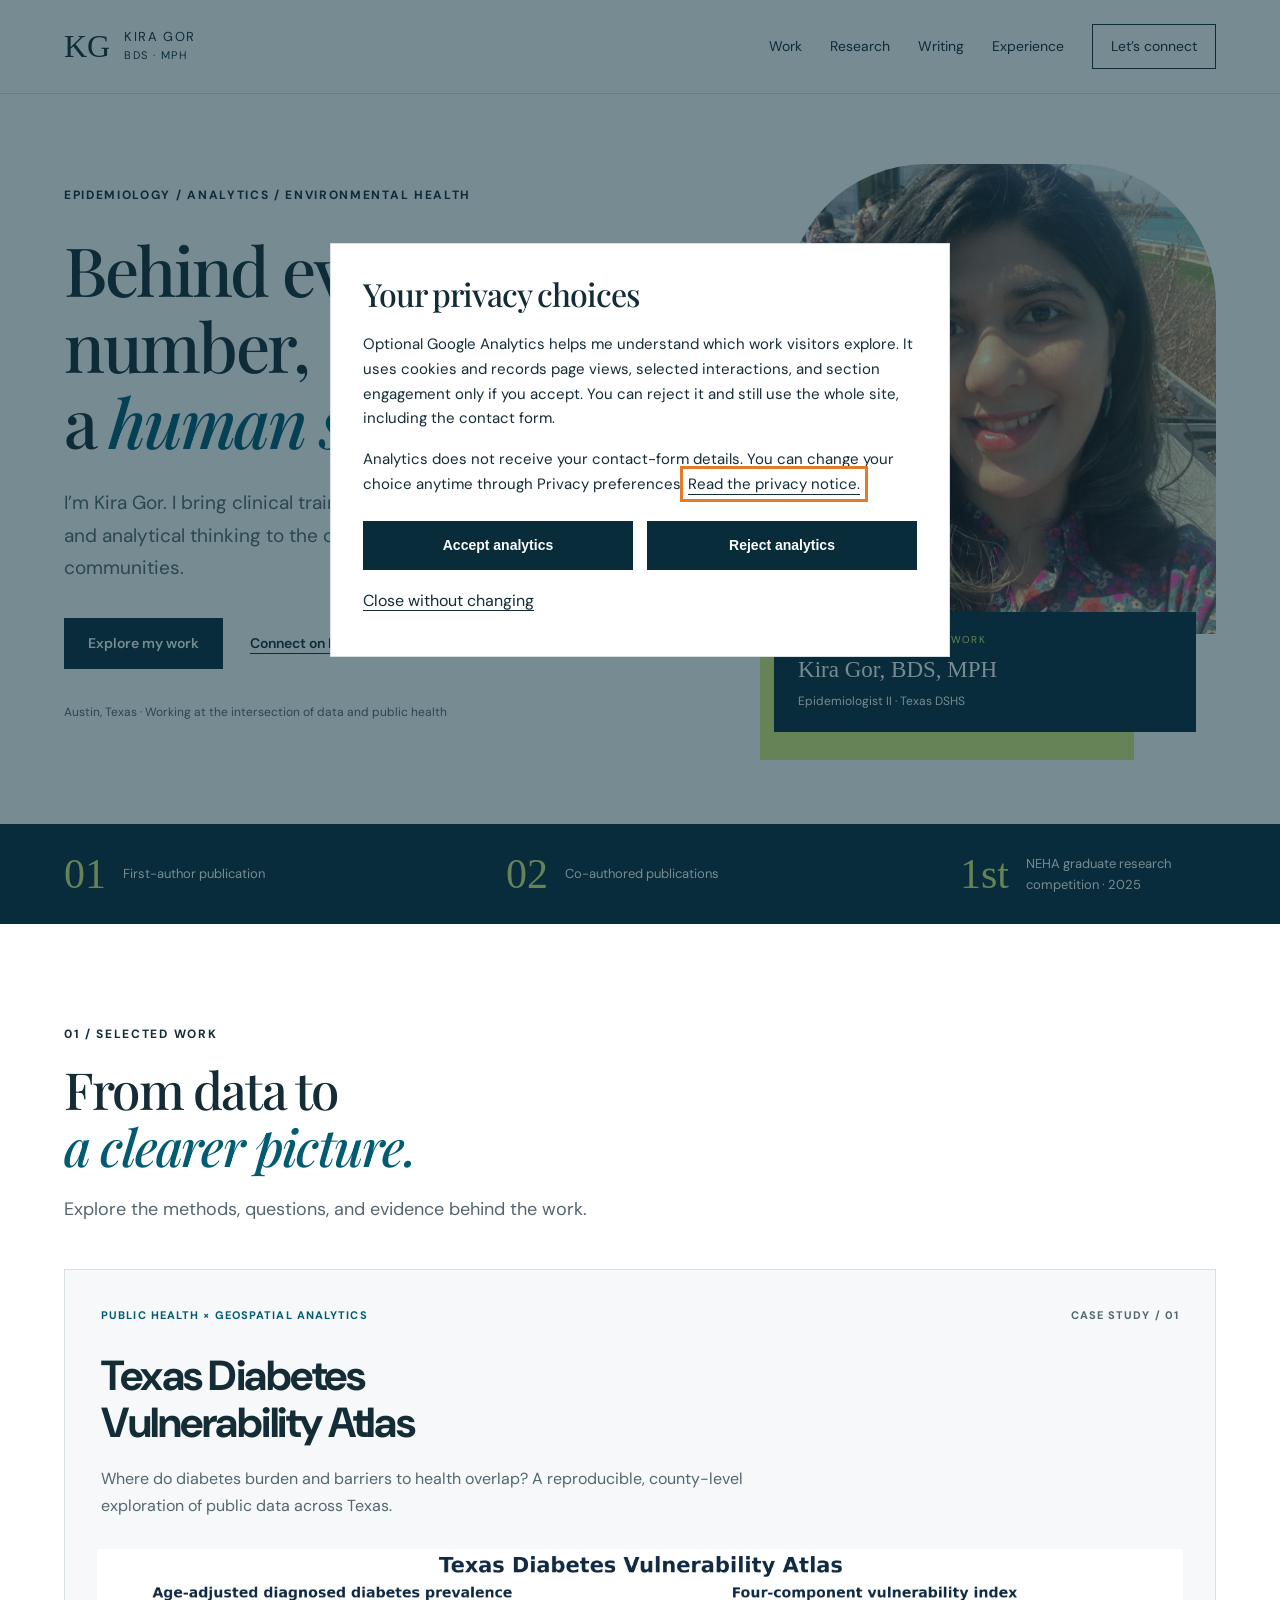
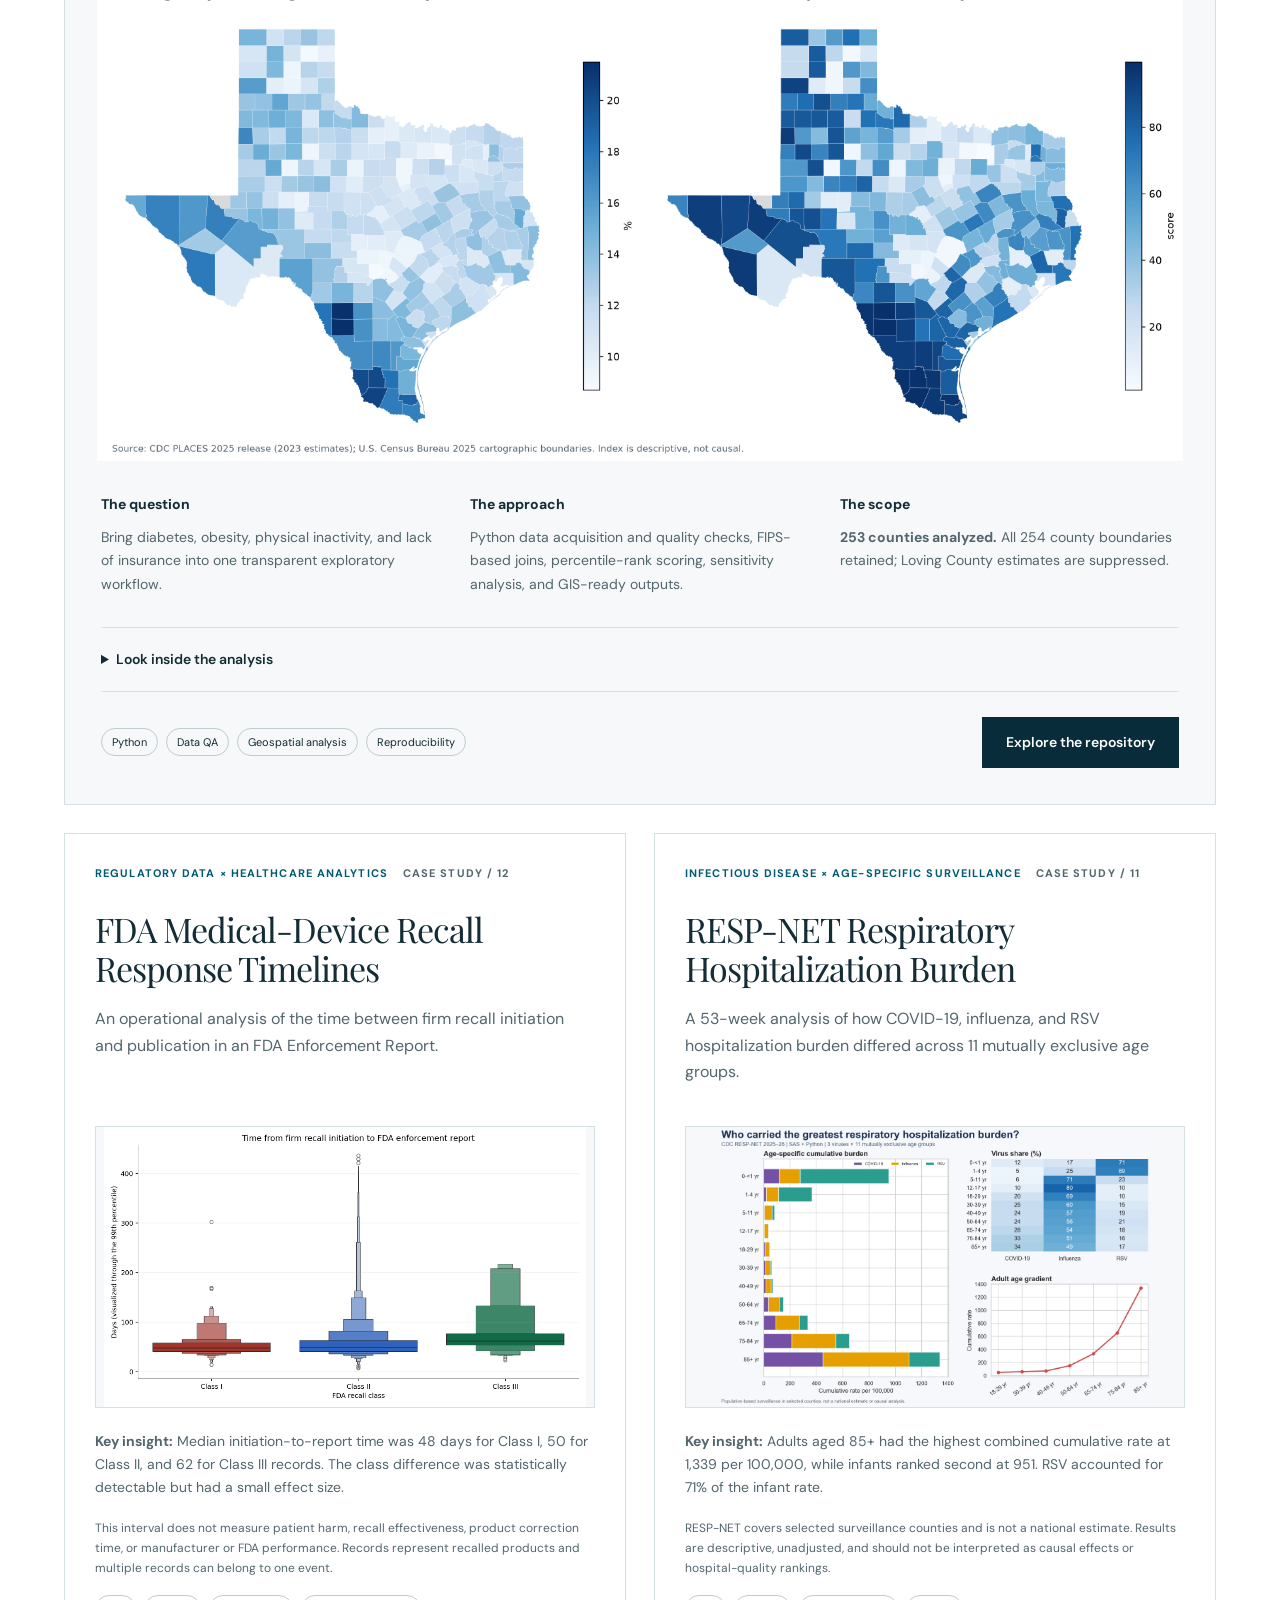
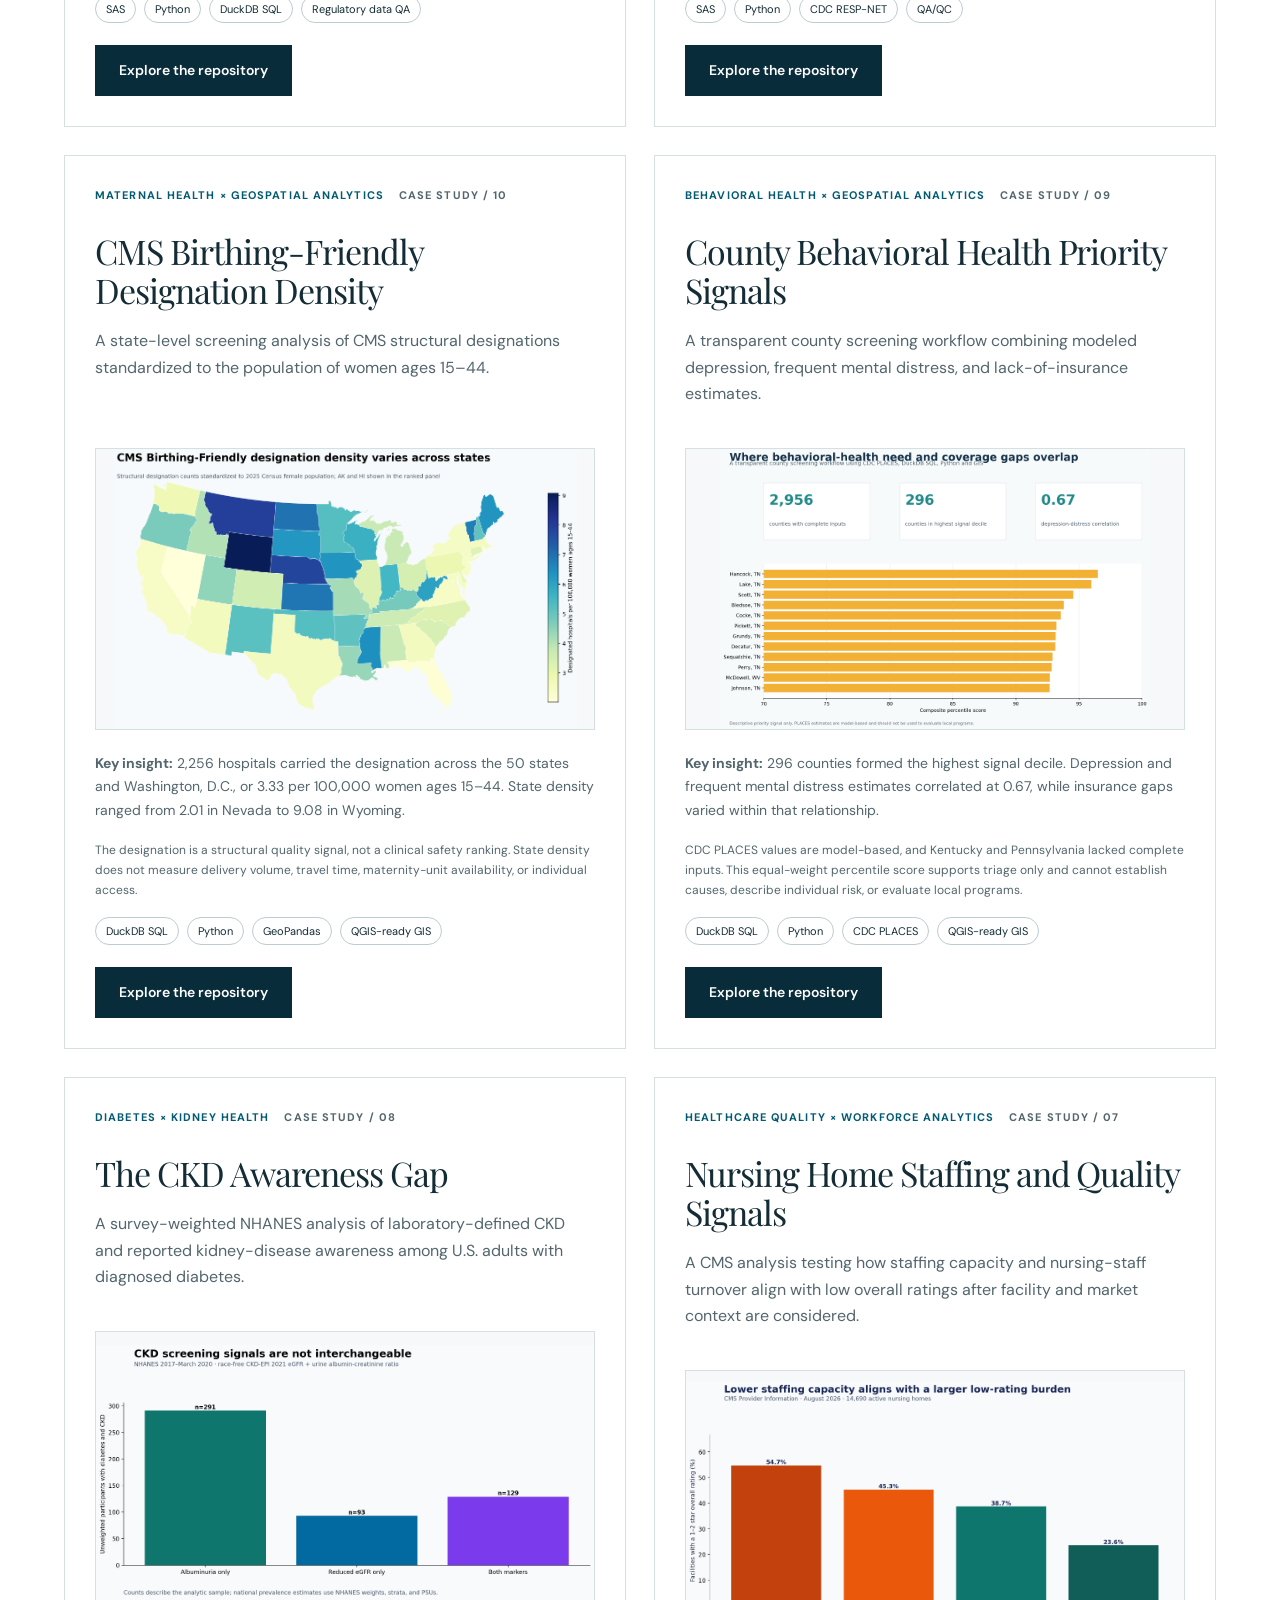
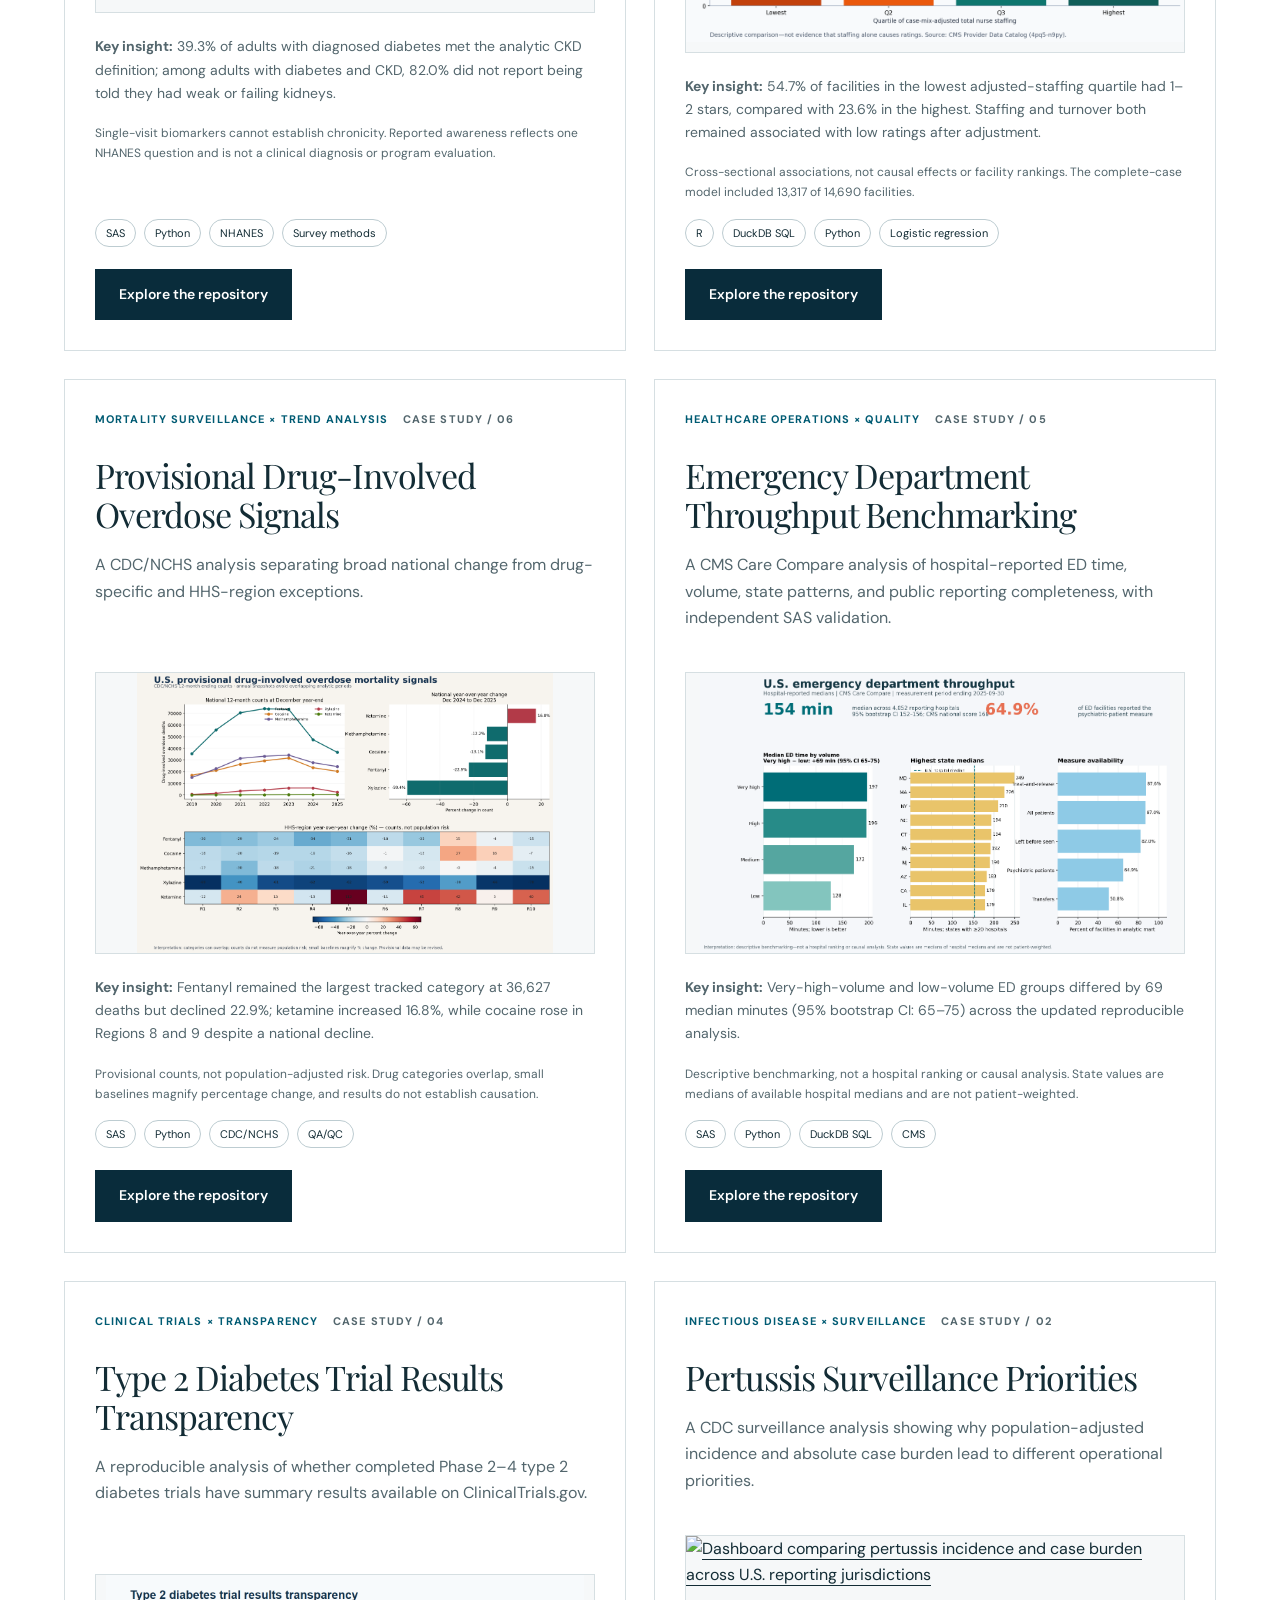
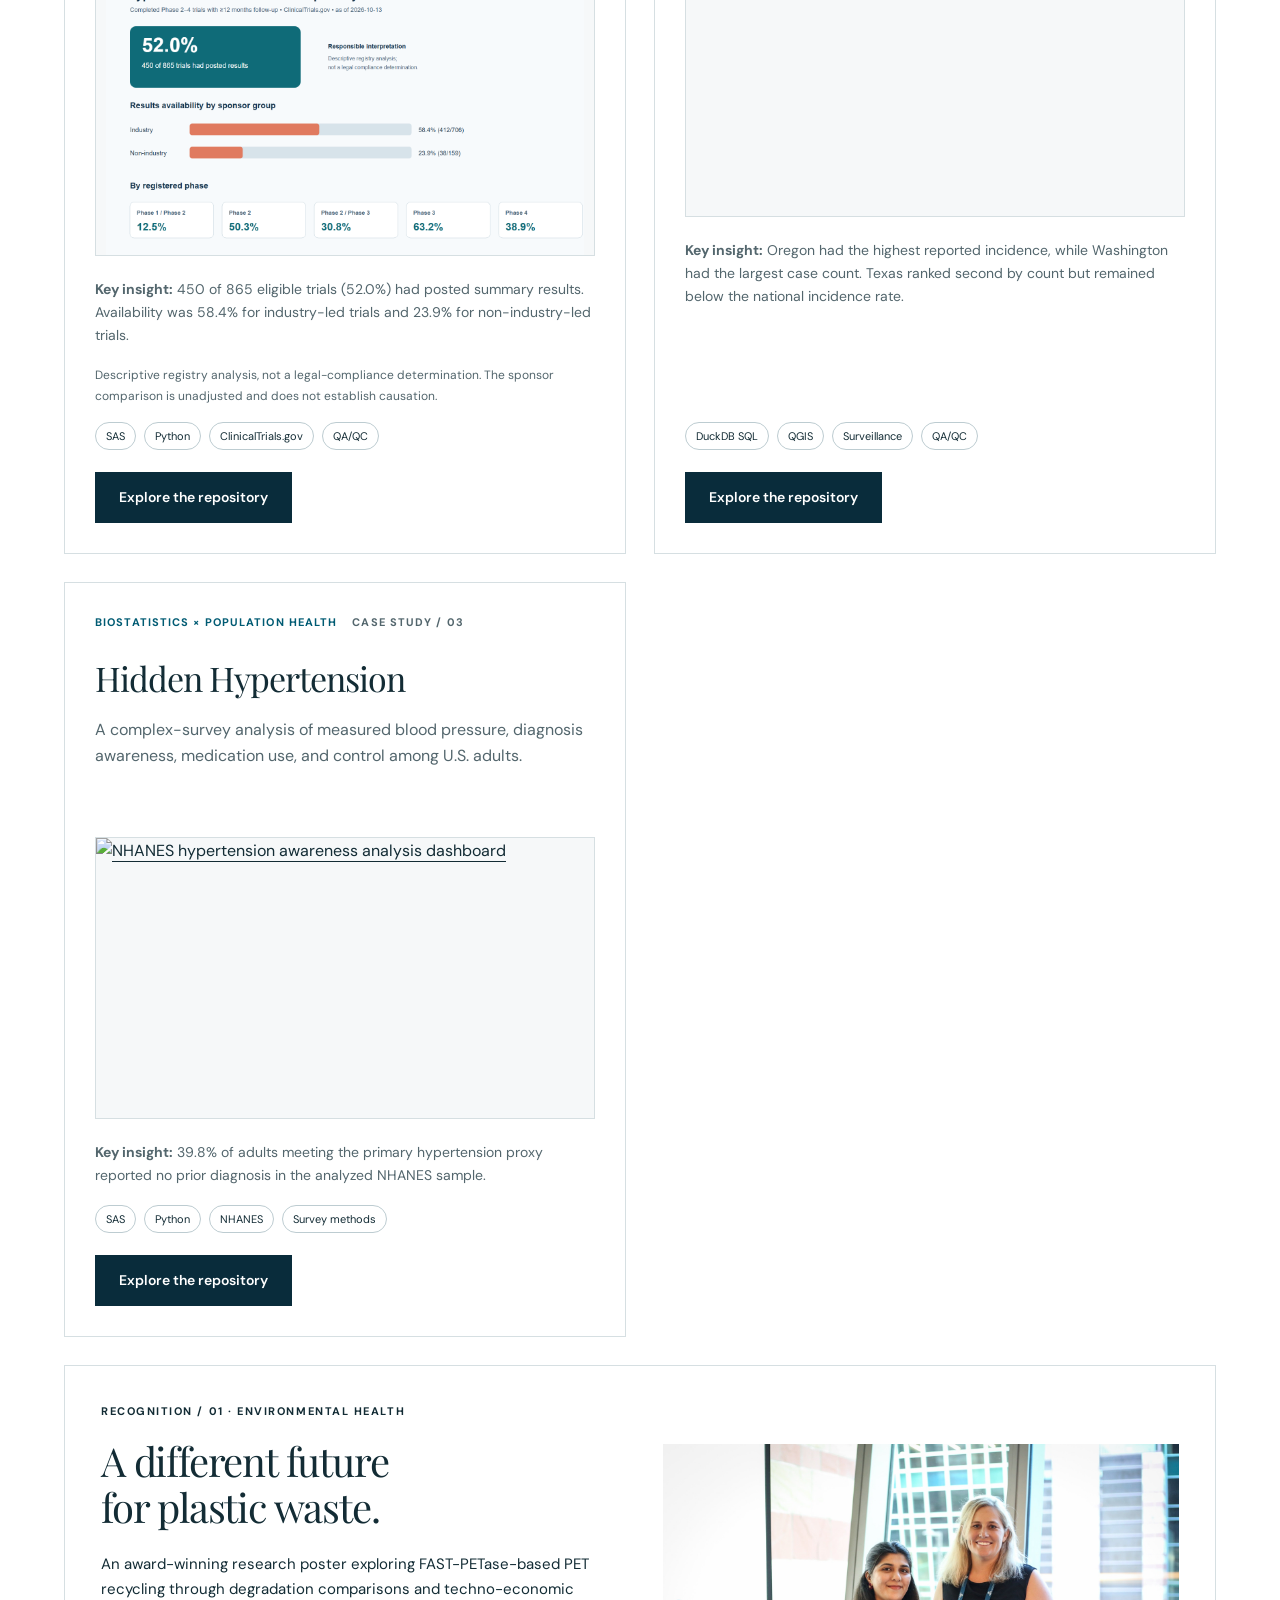
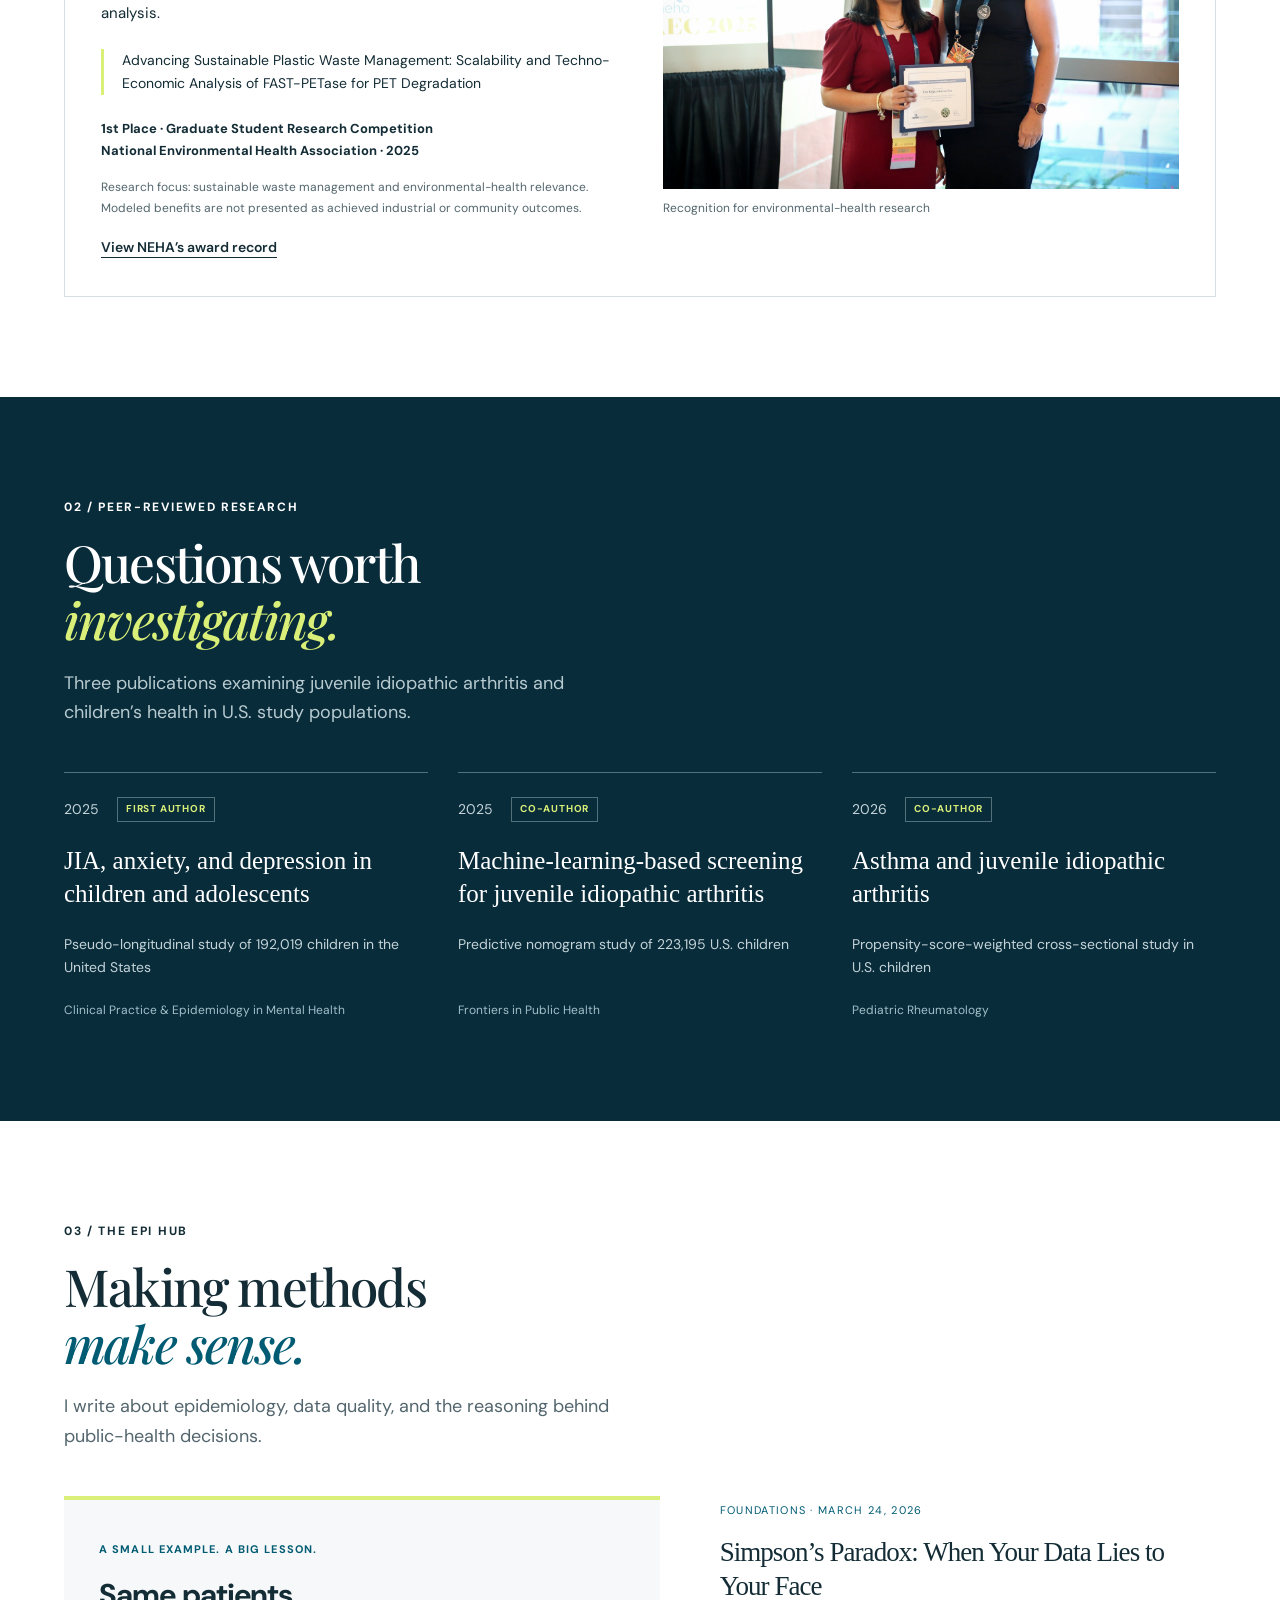
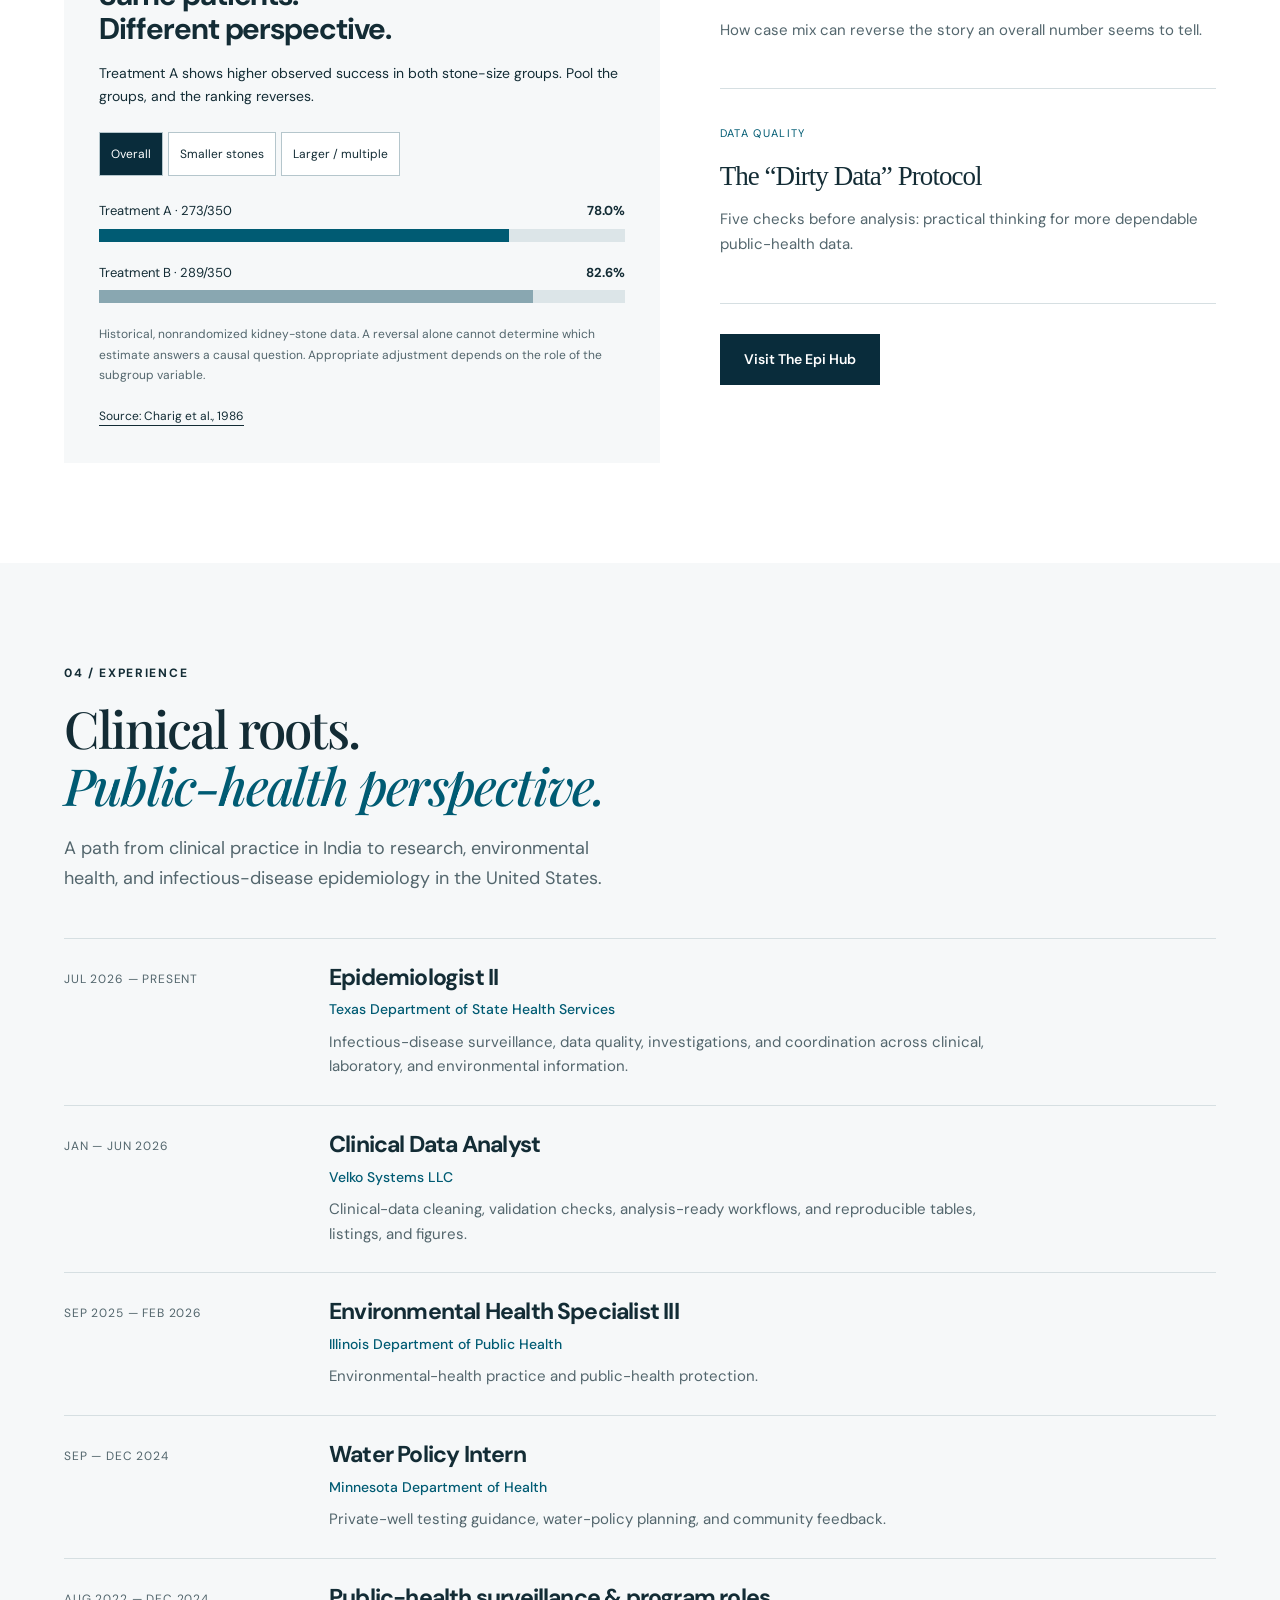
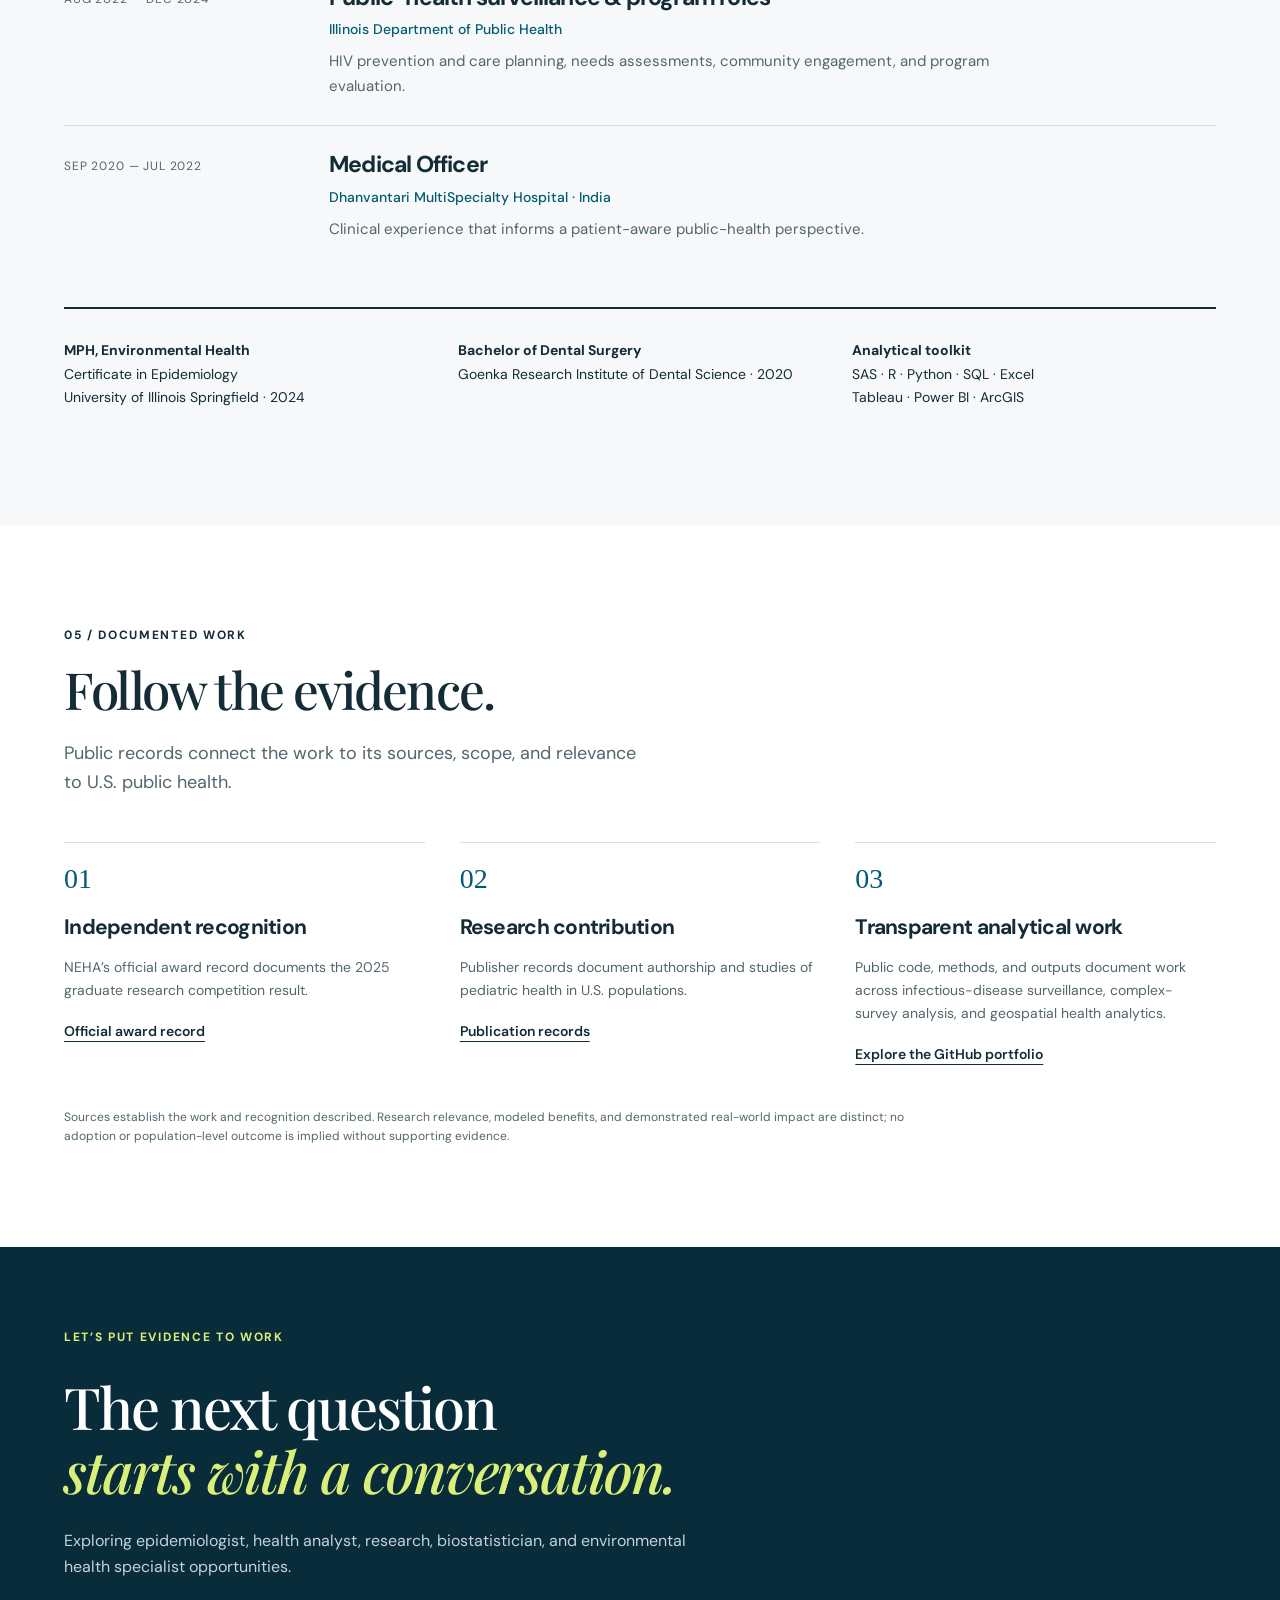
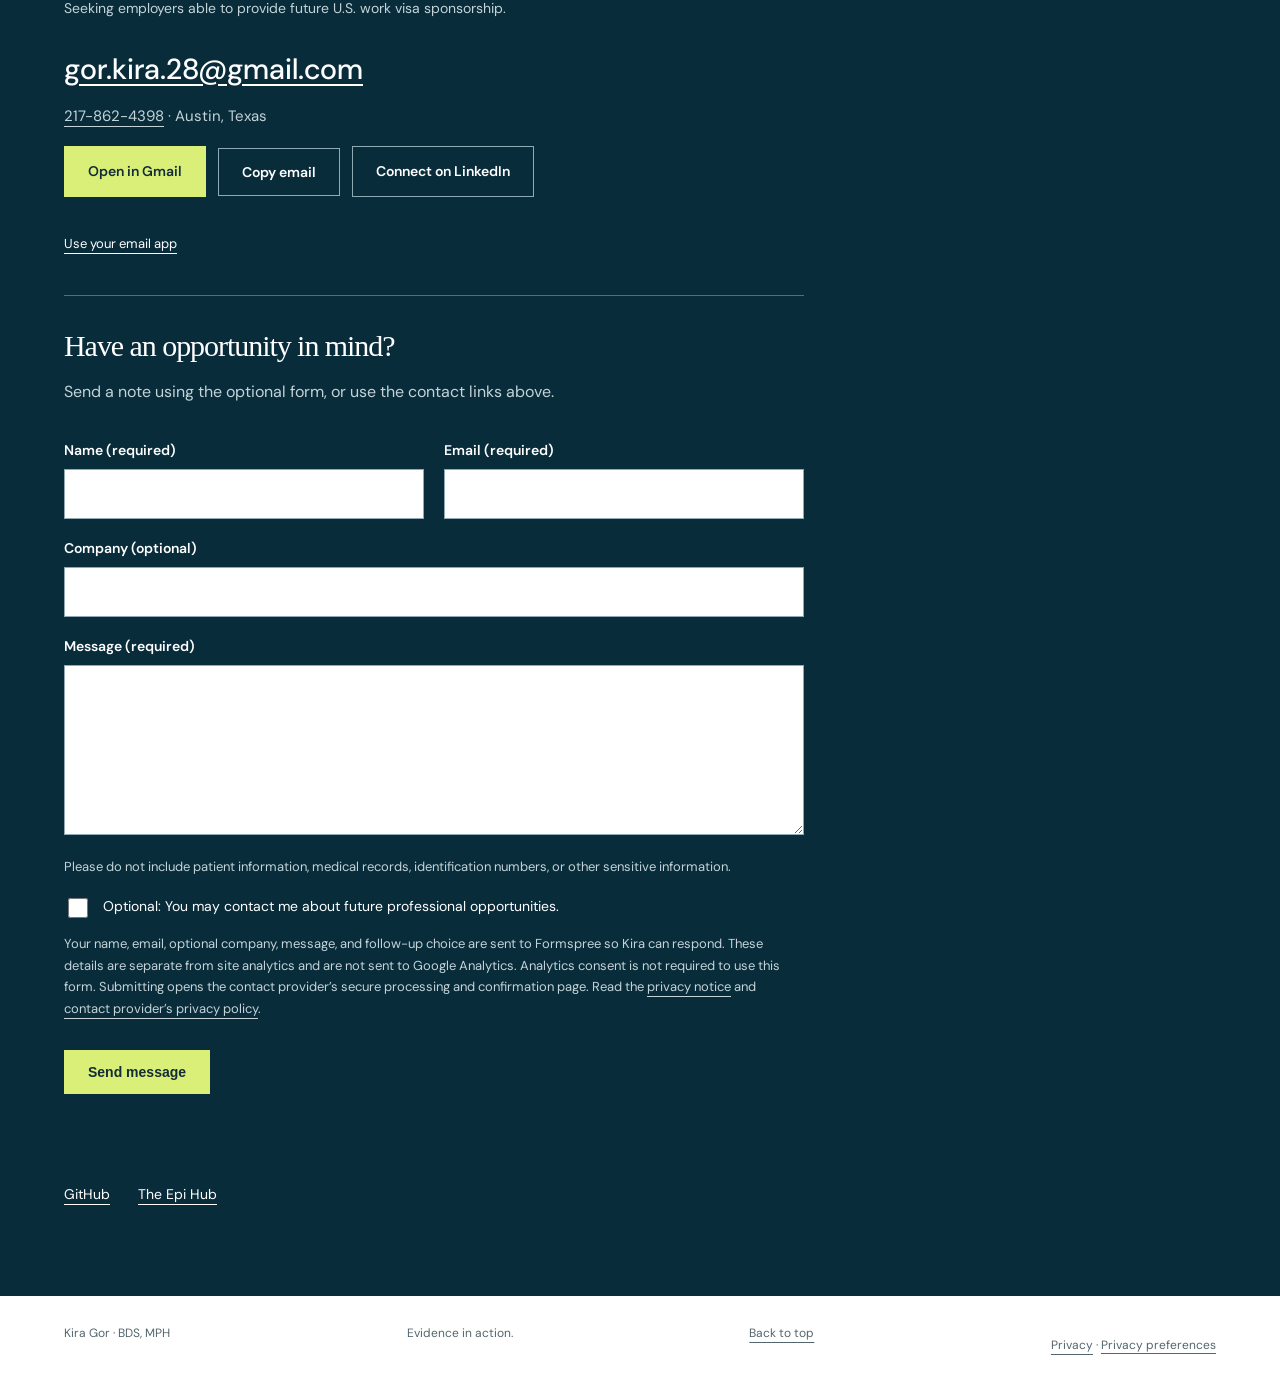
==== commit a57b54e8: "Add FDA recall analytics case study" ====
--- a/index.html
+++ b/index.html
@@ -4,6 +4,16 @@
 <div class="proof-strip"><div class="wrap proof-inner"><a href="#first-author-publication"><strong>01</strong><span>First-author publication</span></a><a href="#co-authored-publications"><strong>02</strong><span>Co-authored publications</span></a><a href="#neha-recognition"><strong>1st</strong><span>NEHA graduate research competition · 2025</span></a></div></div>
 <section class="wrap section" id="work"><div class="section-head"><p class="eyebrow">01 / SELECTED WORK</p><h2>From data to<br><em>a clearer picture.</em></h2><p>Explore the methods, questions, and evidence behind the work.</p></div><article class="atlas feature"><div class="feature-top"><span class="tag">PUBLIC HEALTH × GEOSPATIAL ANALYTICS</span><span class="issue">CASE STUDY / 01</span></div><h3>Texas Diabetes<br>Vulnerability Atlas</h3><p class="feature-intro">Where do diabetes burden and barriers to health overlap? A reproducible, county-level exploration of public data across Texas.</p><a class="image-link" href="assets/texas_diabetes_vulnerability_atlas.png" data-analytics-action="project_atlas_image" target="_blank" rel="noopener" aria-label="Open full-size Texas Diabetes Vulnerability Atlas"><img src="assets/texas_diabetes_vulnerability_atlas.png" alt="Two Texas county maps comparing diagnosed diabetes prevalence and a four-component descriptive vulnerability index" loading="lazy"></a><div class="project-bottom"><div><h4>The question</h4><p>Bring diabetes, obesity, physical inactivity, and lack of insurance into one transparent exploratory workflow.</p></div><div><h4>The approach</h4><p>Python data acquisition and quality checks, FIPS-based joins, percentile-rank scoring, sensitivity analysis, and GIS-ready outputs.</p></div><div><h4>The scope</h4><p><strong>253 counties analyzed.</strong> All 254 county boundaries retained; Loving County estimates are suppressed.</p></div></div><details><summary>Look inside the analysis</summary><div class="detail-grid"><div><p>Uses CDC PLACES 2025 release (2023 estimates) and U.S. Census Bureau 2025 cartographic boundaries. Repository outputs identify 110 counties at or above both the diabetes and uninsured medians.</p><p class="caution">Descriptive and ecological, not a causal model or a clinically validated risk score. Model-based estimates, different age denominators, and equal component weights affect interpretation. Findings shown are from committed repository outputs.</p><a href="https://github.com/gorkira28/texas-diabetes-vulnerability-atlas/blob/main/METHODOLOGY.md" data-analytics-action="project_atlas_methodology" target="_blank" rel="noopener">Read the methodology</a></div><img src="assets/diabetes_uninsured_scatter.png" alt="Scatter plot showing county-level association between lack of health insurance and diabetes prevalence" loading="lazy"></div></details><div class="project-footer"><div class="chips"><span>Python</span><span>Data QA</span><span>Geospatial analysis</span><span>Reproducibility</span></div><a class="button" href="https://github.com/gorkira28/texas-diabetes-vulnerability-atlas" data-analytics-action="project_atlas_repository" target="_blank" rel="noopener">Explore the repository</a></div></article>
 <div class="project-grid" aria-label="Additional analytics case studies">
+<article class="portfolio-card">
+<div class="feature-top"><span class="tag">REGULATORY DATA × HEALTHCARE ANALYTICS</span><span class="issue">CASE STUDY / 12</span></div>
+<h3>FDA Medical-Device Recall Response Timelines</h3>
+<p class="feature-intro">An operational analysis of the time between firm recall initiation and publication in an FDA Enforcement Report.</p>
+<a class="project-image" href="assets/fda_recall_reporting_lag.png" target="_blank" rel="noopener"><img src="assets/fda_recall_reporting_lag.png" alt="Distribution of days from medical-device recall initiation to FDA enforcement report by recall class" loading="lazy"></a>
+<p class="project-result"><strong>Key insight:</strong> Median initiation-to-report time was 48 days for Class I, 50 for Class II, and 62 for Class III records. The class difference was statistically detectable but had a small effect size.</p>
+<p class="caution">This interval does not measure patient harm, recall effectiveness, product correction time, or manufacturer or FDA performance. Records represent recalled products and multiple records can belong to one event.</p>
+<div class="chips"><span>SAS</span><span>Python</span><span>DuckDB SQL</span><span>Regulatory data QA</span></div>
+<a class="button" href="https://github.com/gorkira28/fda-device-recall-response-timelines" data-analytics-action="project_fda_recall_repository" target="_blank" rel="noopener">Explore the repository</a>
+</article>
 <article class="portfolio-card">
 <div class="feature-top"><span class="tag">INFECTIOUS DISEASE × AGE-SPECIFIC SURVEILLANCE</span><span class="issue">CASE STUDY / 11</span></div>
 <h3>RESP-NET Respiratory Hospitalization Burden</h3>
